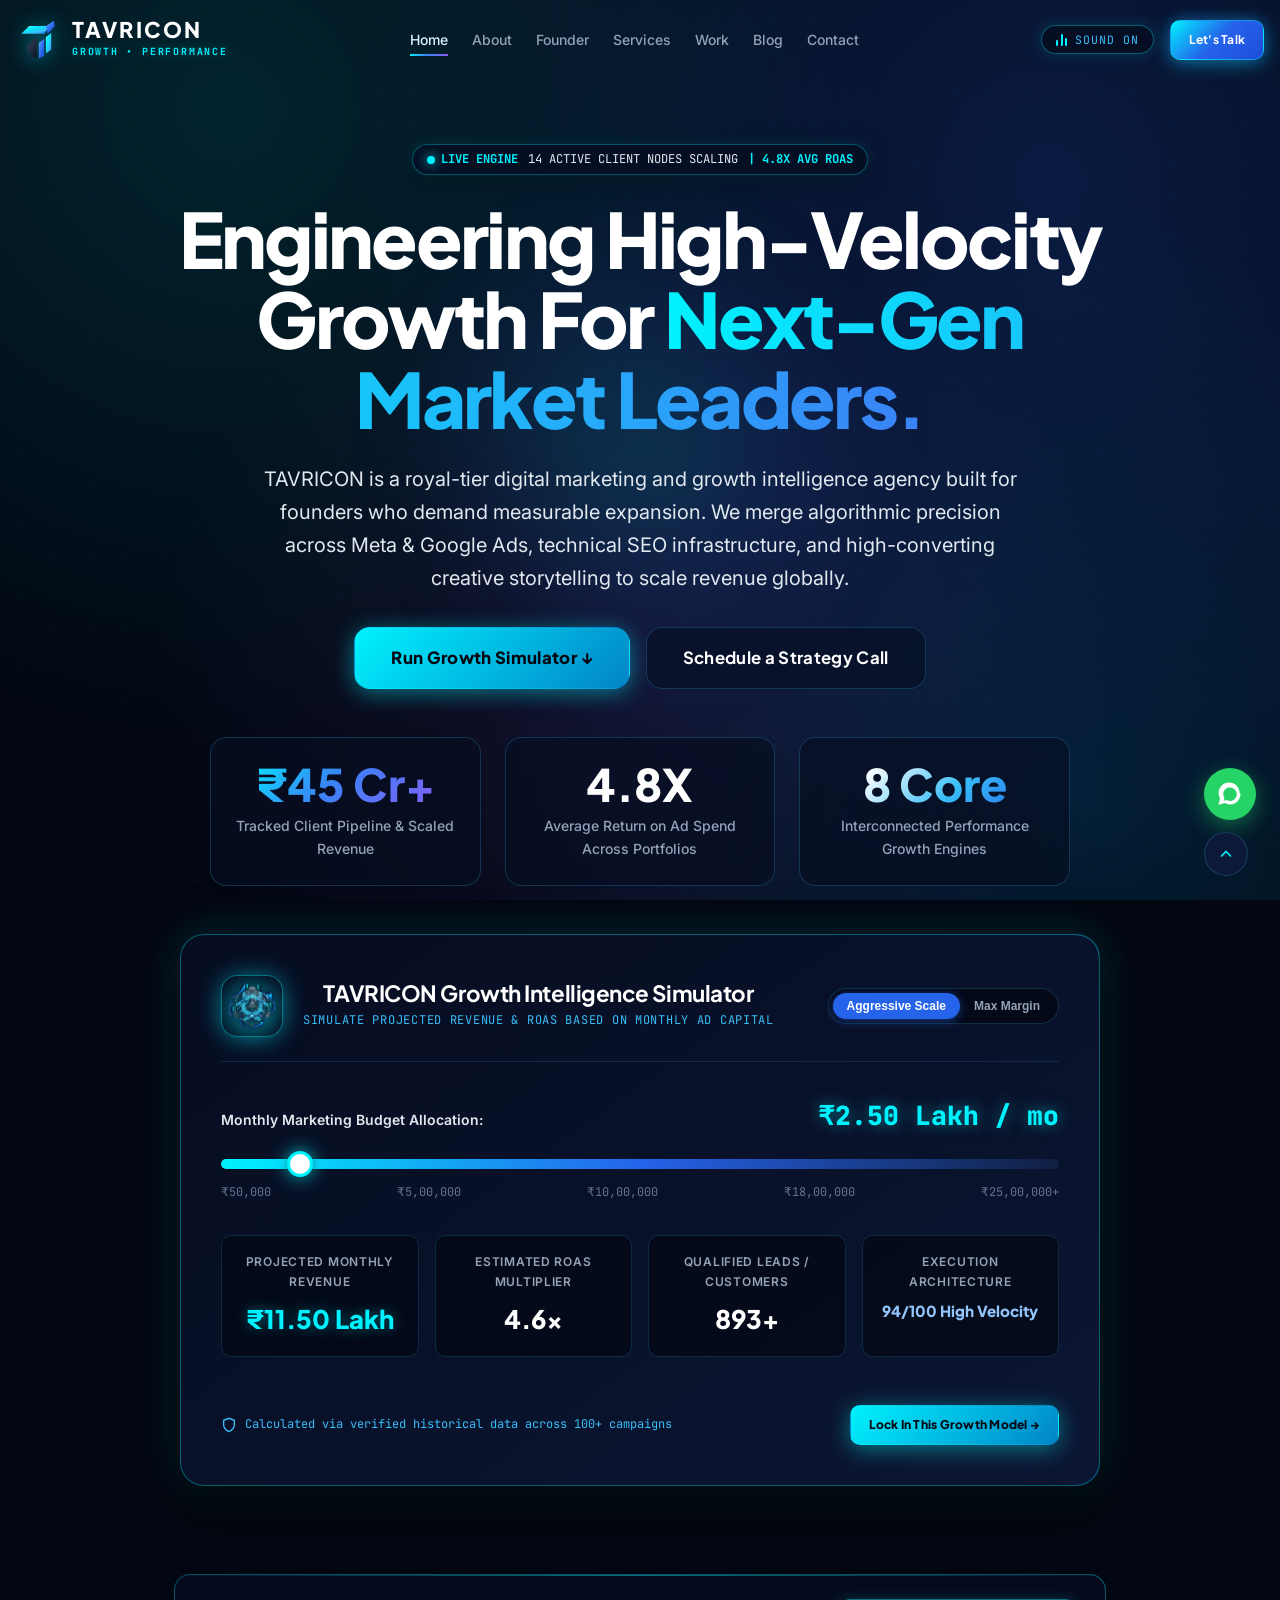
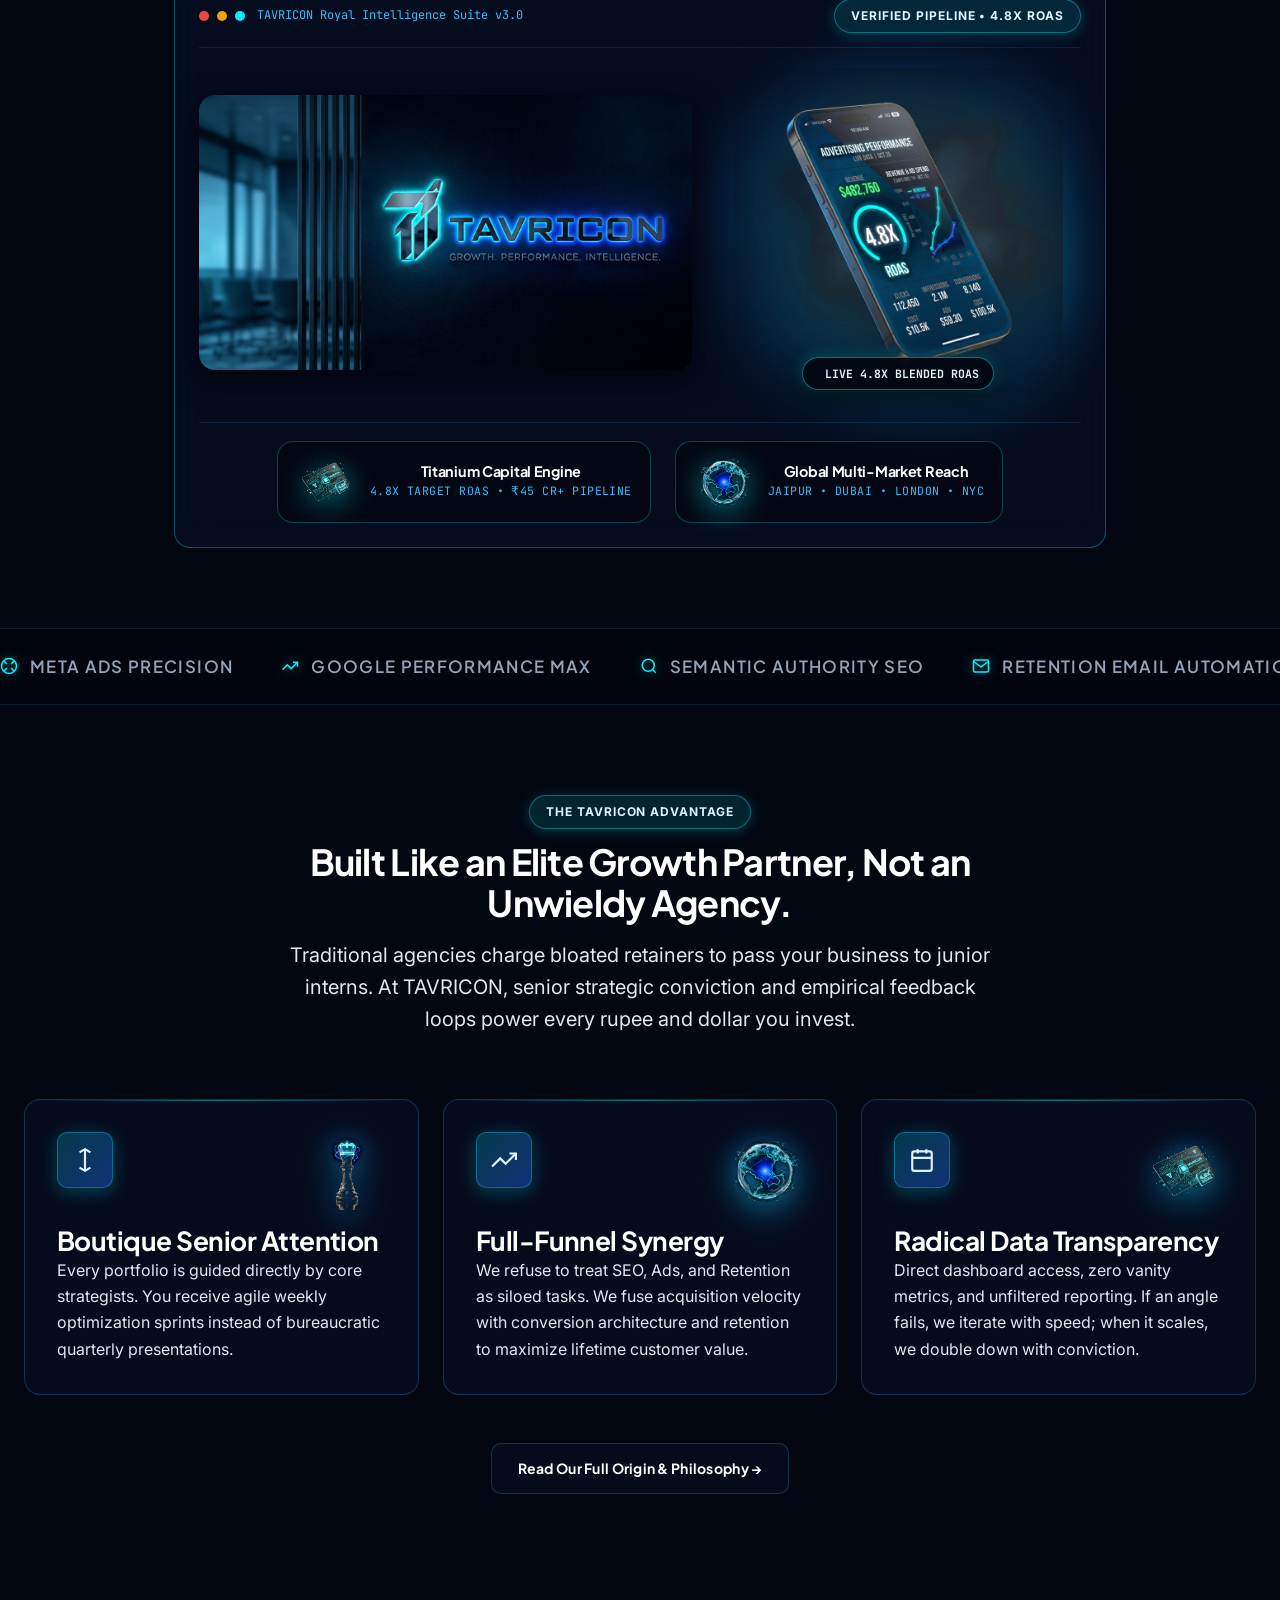
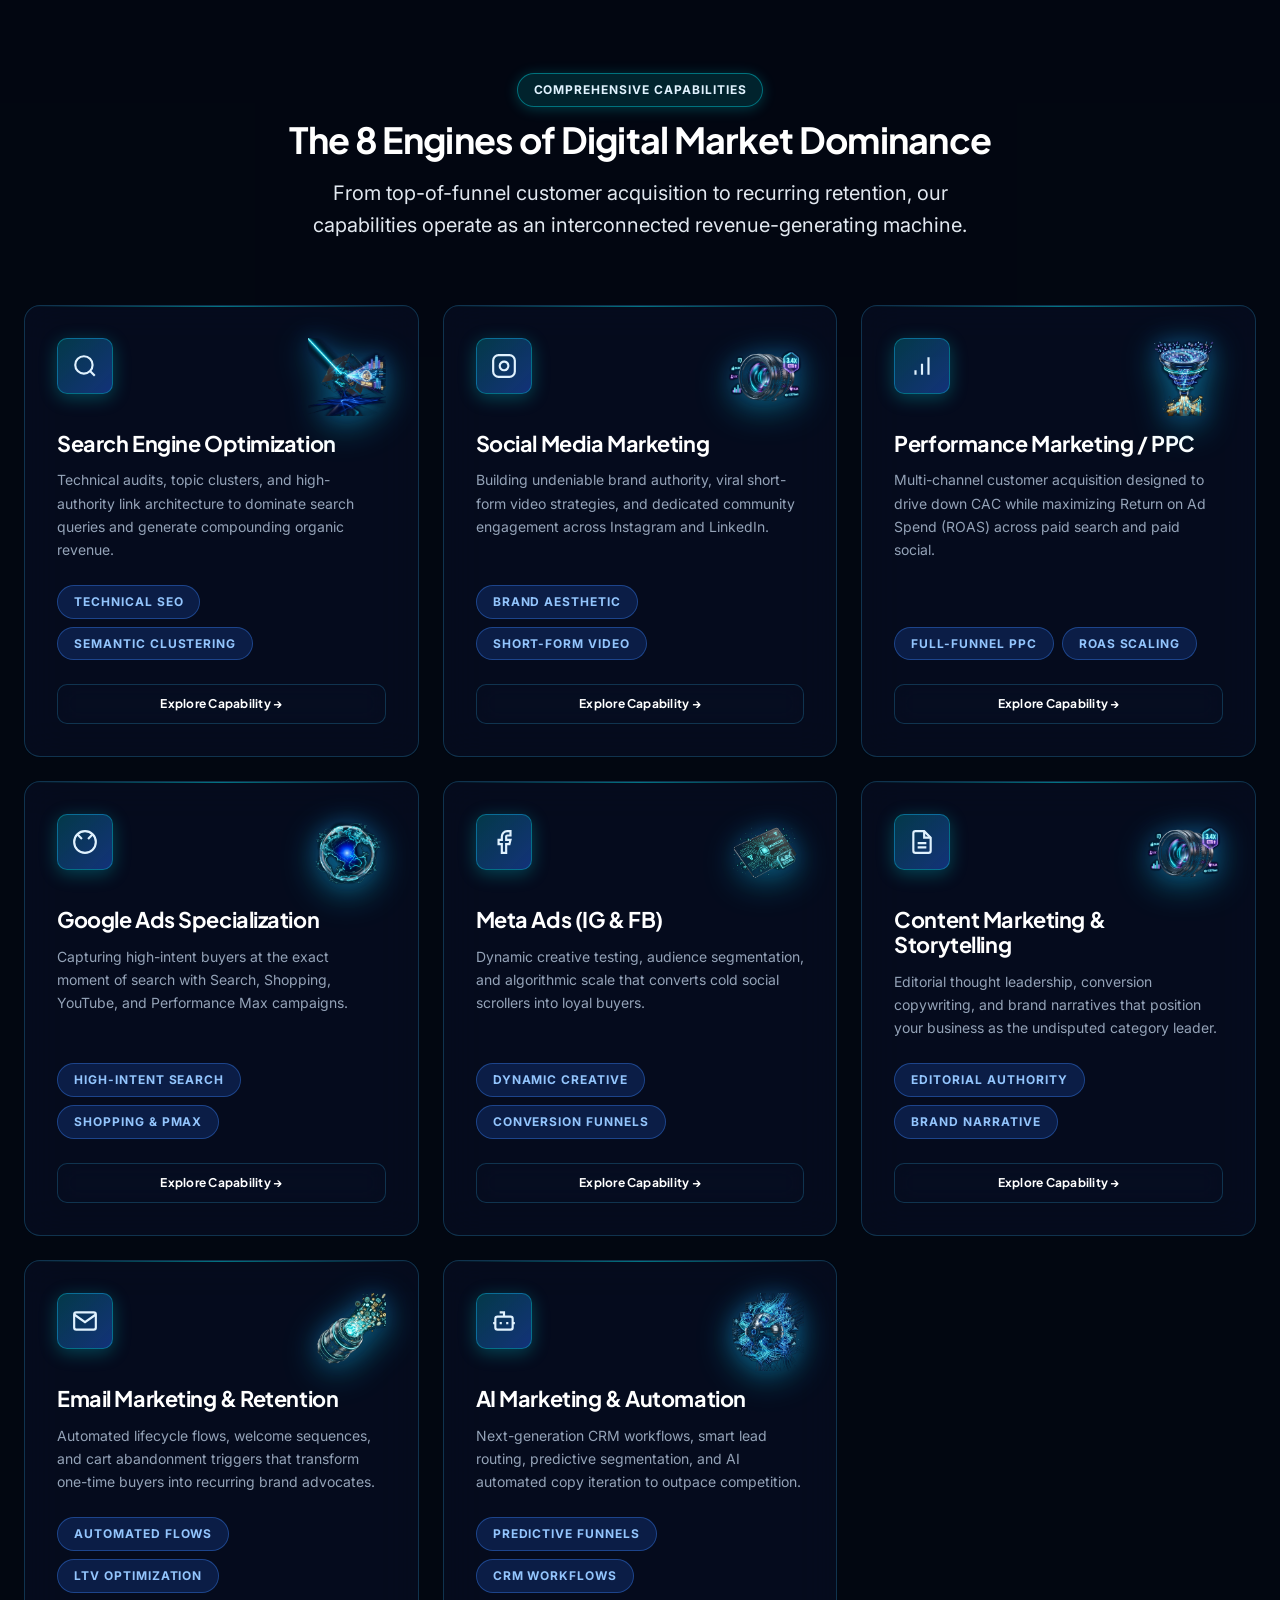
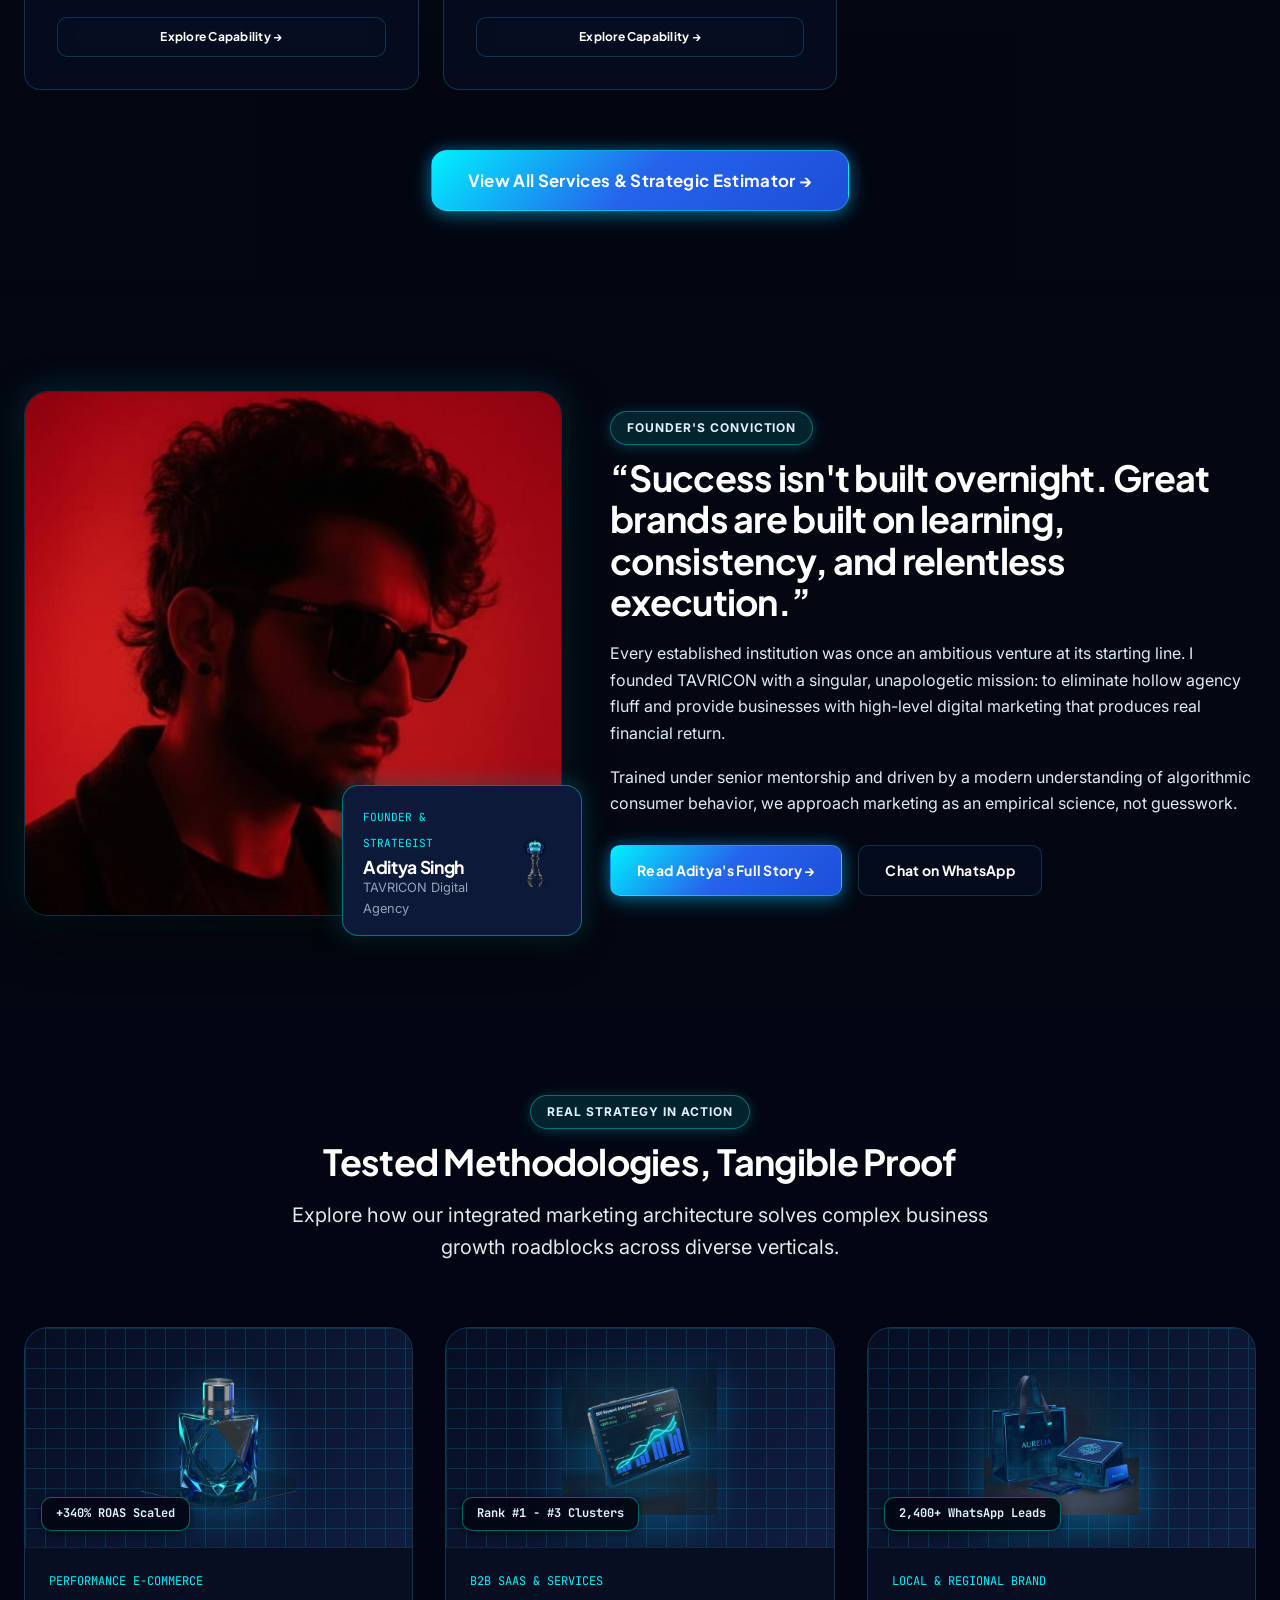
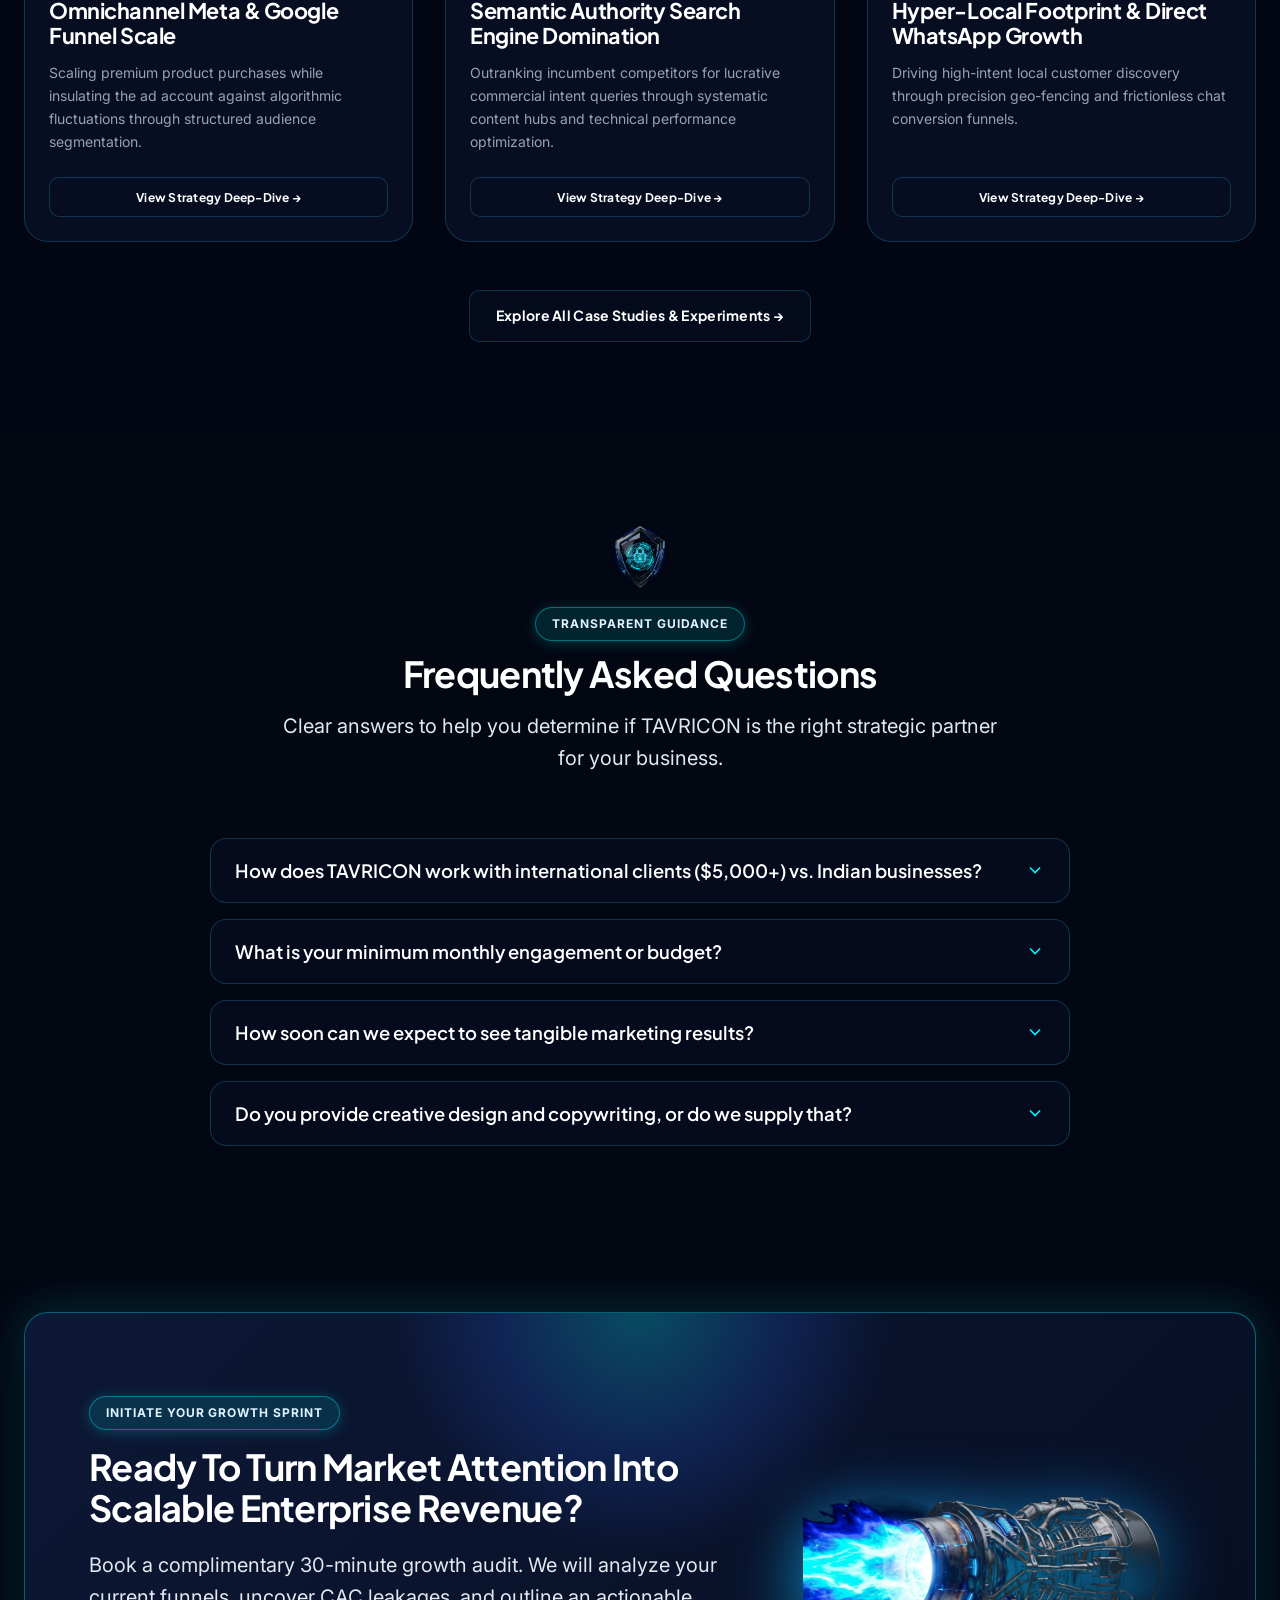
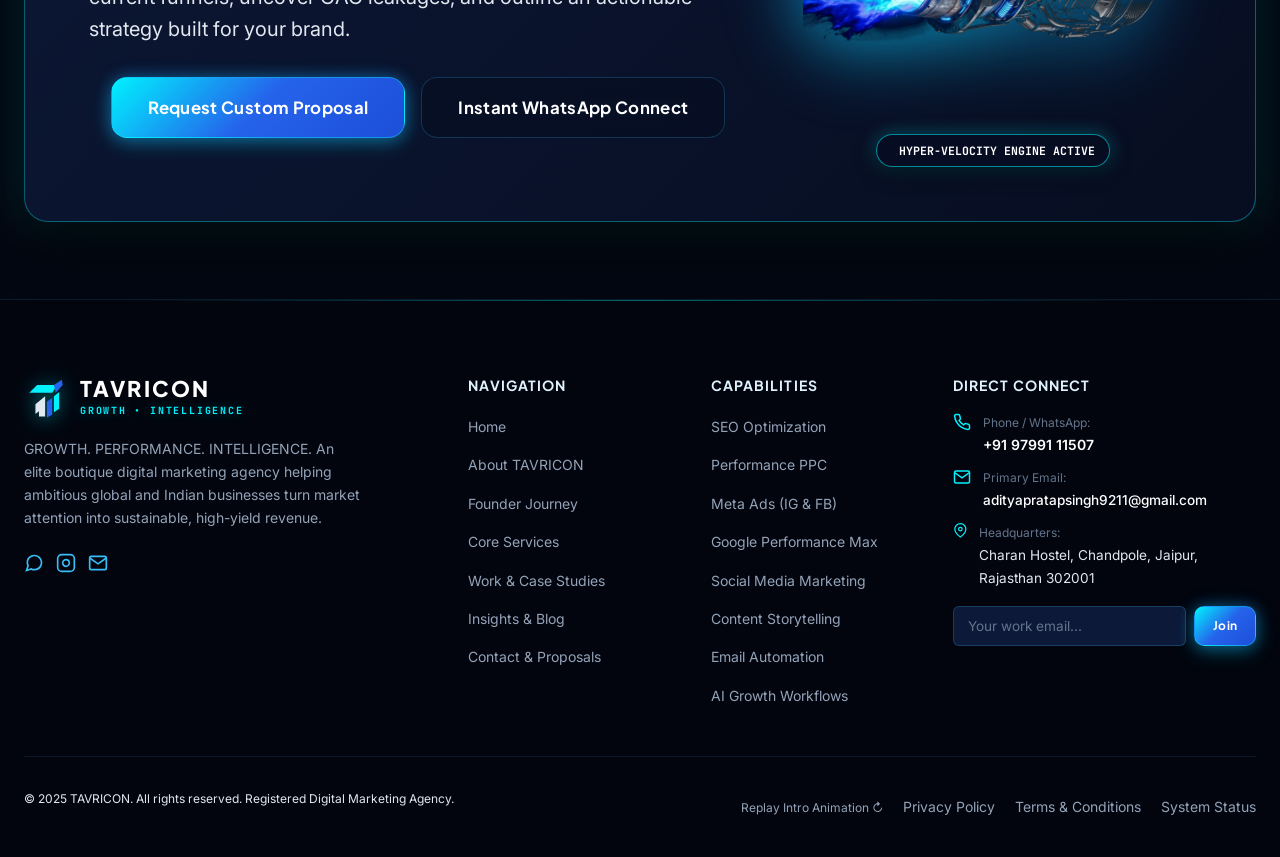
==== index.html @ 84de04e9 "Enlarge arcade mini-game cabinet to 1080px with 2x Retina canvas buffer and Theater Mode toggle" ====
﻿<!DOCTYPE html>
<html lang="en">
<head>
  <meta charset="UTF-8">
  <meta name="viewport" content="width=device-width, initial-scale=1.0">
  <title>TAVRICON | Elite Digital Marketing &amp; Growth Agency</title>
  <meta name="description" content="TAVRICON is an elite digital marketing &amp; growth agency scaling global brands with Meta Ads, Google Ads, technical SEO infrastructure, and AI marketing.">
  <meta name="keywords" content="digital marketing agency, performance marketing, Meta ads, Google ads agency, SEO agency, growth marketing, B2B marketing, Jaipur marketing agency, ecommerce growth">
  <meta name="author" content="Aditya Singh, TAVRICON">
  <meta name="robots" content="index, follow, max-image-preview:large, max-snippet:-1, max-video-preview:-1">
  <link rel="canonical" href="https://tavricon.in/">
  <link rel="sitemap" type="application/xml" title="Sitemap" href="https://tavricon.in/sitemap.xml">

  <!-- Open Graph / Facebook / LinkedIn -->
  <meta property="og:locale" content="en_US">
  <meta property="og:type" content="website">
  <meta property="og:title" content="TAVRICON | Elite Digital Marketing &amp; Growth Agency">
  <meta property="og:description" content="TAVRICON is an elite digital marketing &amp; growth agency scaling global brands with Meta Ads, Google Ads, technical SEO infrastructure, and AI marketing.">
  <meta property="og:url" content="https://tavricon.in/">
  <meta property="og:site_name" content="TAVRICON">
  <meta property="og:image" content="https://tavricon.in/assets/images/logo/tavricon-hero-logo.png">
  <meta property="og:image:secure_url" content="https://tavricon.in/assets/images/logo/tavricon-hero-logo.png">
  <meta property="og:image:width" content="1200">
  <meta property="og:image:height" content="630">
  <meta property="og:image:alt" content="TAVRICON Digital Marketing Agency">

  <!-- Twitter Cards -->
  <meta name="twitter:card" content="summary_large_image">
  <meta name="twitter:title" content="TAVRICON | Elite Digital Marketing &amp; Growth Agency">
  <meta name="twitter:description" content="TAVRICON is an elite digital marketing &amp; growth agency scaling global brands with Meta Ads, Google Ads, technical SEO infrastructure, and AI marketing.">
  <meta name="twitter:image" content="https://tavricon.in/assets/images/logo/tavricon-hero-logo.png">

  <!-- Favicon & Icons -->
  <link rel="icon" type="image/svg+xml" href="assets/images/logo/favicon.svg">
  <link rel="apple-touch-icon" href="assets/images/logo/tavricon-app-icon.png">
  
  <!-- Design System Stylesheets -->
  <link rel="stylesheet" href="assets/css/variables.css?v=3.3">
  <link rel="stylesheet" href="assets/css/base.css?v=3.3">
  <link rel="stylesheet" href="assets/css/components.css?v=3.3">
  <link rel="stylesheet" href="assets/css/animations.css?v=3.3">
  <link rel="stylesheet" href="assets/css/pages.css?v=5.5">

  <!-- Structured Data / Schema.org JSON-LD -->
  <script type="application/ld+json">
  {
    "@context": "https://schema.org",
    "@graph": [
      {
        "@type": "WebSite",
        "@id": "https://tavricon.in/#website",
        "url": "https://tavricon.in/",
        "name": "TAVRICON",
        "description": "Elite boutique digital marketing and performance growth agency.",
        "publisher": {
          "@id": "https://tavricon.in/#organization"
        }
      },
      {
        "@type": "Organization",
        "@id": "https://tavricon.in/#organization",
        "name": "TAVRICON",
        "url": "https://tavricon.in/",
        "logo": "https://tavricon.in/assets/images/logo/tavricon-hero-logo.png",
        "founder": {
          "@type": "Person",
          "name": "Aditya Singh",
          "jobTitle": "Founder & Growth Strategist",
          "url": "https://tavricon.in/founder.html"
        },
        "contactPoint": {
          "@type": "ContactPoint",
          "telephone": "+91-9799111507",
          "contactType": "sales",
          "email": "adityapratapsingh9211@gmail.com",
          "availableLanguage": ["English", "Hindi"]
        },
        "sameAs": [
          "https://instagram.com/ap_singhcharan",
          "https://wa.me/919799111507"
        ]
      },
      {
        "@type": "LocalBusiness",
        "@id": "https://tavricon.in/#localbusiness",
        "name": "TAVRICON Digital Marketing Agency",
        "image": "https://tavricon.in/assets/images/logo/tavricon-hero-logo.png",
        "telephone": "+91-9799111507",
        "priceRange": "$$$",
        "address": {
          "@type": "PostalAddress",
          "streetAddress": "Charan Hostel, Chandpole",
          "addressLocality": "Jaipur",
          "addressRegion": "Rajasthan",
          "postalCode": "302001",
          "addressCountry": "IN"
        },
        "url": "https://tavricon.in/"
      },
      {
        "@type": "FAQPage",
        "@id": "https://tavricon.in/#faq",
        "mainEntity": [
          {
            "@type": "Question",
            "name": "How does TAVRICON work with international clients ($5,000+) vs. Indian businesses?",
            "acceptedAnswer": {
              "@type": "Answer",
              "text": "We operate on modern digital collaboration stacks (Slack/WhatsApp, Loom, Google Meet, Figma, and real-time Looker Studio dashboards). For US/UK/European clients, we align our sprint deliverables and strategy reviews to your preferred time zones and accept international wire/SWIFT and Stripe payments. For Indian clients, we provide seamless domestic invoicing with GST compliance and direct regional strategy sessions."
            }
          },
          {
            "@type": "Question",
            "name": "What is your minimum monthly engagement or budget?",
            "acceptedAnswer": {
              "@type": "Answer",
              "text": "We work across three distinct tiers tailored to your stage: Starter Growth Sprint (ideal for startups and local businesses looking to validate funnels), Full-Funnel Scaling Engine (for brands with ongoing advertising spend looking to improve ROAS), and Enterprise Omnichannel (for comprehensive multi-market dominance). We recommend discussing your numbers on a discovery call so we can propose the most capital-efficient pathway."
            }
          },
          {
            "@type": "Question",
            "name": "How soon can we expect to see tangible marketing results?",
            "acceptedAnswer": {
              "@type": "Answer",
              "text": "Paid performance campaigns (Google Ads and Meta Ads) begin generating live buyer data and initial inquiries within the first 7 to 14 days of launch as we complete initial creative testing. Organic SEO and authority content are compound growth channels that typically showcase dominant ranking shifts within 60 to 90 days. We establish clear KPIs upfront for every phase."
            }
          },
          {
            "@type": "Question",
            "name": "Do you provide creative design and copywriting, or do we supply that?",
            "acceptedAnswer": {
              "@type": "Answer",
              "text": "We handle the complete strategic creative pipeline: high-converting ad copy, visual assets, video hooks, landing page design, and email messaging. If you already have in-house brand assets or raw footage, our creative team remixes and optimizes them for performance algorithms."
            }
          }
        ]
      }
    ]
  }
  </script>
</head>
<body>

  <!-- ========================================================================
       SIGNATURE OPENING BRAND REVEAL SEQUENCE (2.5s Cinematic Introduction)
       ======================================================================== -->
  <div id="brand-reveal" class="brand-reveal-overlay" role="dialog" aria-label="Brand Introduction">
    <div class="reveal-atmosphere"></div>
    <div class="reveal-content">
      <div class="reveal-symbol-wrap">
        <svg viewBox="0 0 100 100" fill="none" xmlns="http://www.w3.org/2000/svg">
          <defs>
            <linearGradient id="revCyan" x1="0%" y1="0%" x2="100%" y2="100%">
              <stop offset="0%" stop-color="#FFFFFF" />
              <stop offset="30%" stop-color="#00F2FE" />
              <stop offset="70%" stop-color="#38BDF8" />
              <stop offset="100%" stop-color="#2563EB" />
            </linearGradient>
            <linearGradient id="revRoyal" x1="0%" y1="0%" x2="100%" y2="100%">
              <stop offset="0%" stop-color="#60A5FA" />
              <stop offset="50%" stop-color="#2563EB" />
              <stop offset="100%" stop-color="#1D4ED8" />
            </linearGradient>
            <linearGradient id="revSlate" x1="0%" y1="0%" x2="100%" y2="100%">
              <stop offset="0%" stop-color="#334155" />
              <stop offset="100%" stop-color="#0F172A" />
            </linearGradient>
          </defs>
          <path d="M12 36 L30 18 L76 18 L64 36 Z" fill="url(#revCyan)" />
          <path d="M68 18 L86 6 L88 18 L72 36 Z" fill="url(#revRoyal)" />
          <path d="M26 62 L48 44 L48 90 L34 90 L34 78 L26 84 Z" fill="url(#revSlate)" />
          <path d="M52 56 L64 48 L64 86 L52 92 Z" fill="url(#revRoyal)" />
          <path d="M68 44 L80 34 L80 72 L68 80 Z" fill="url(#revCyan)" />
        </svg>
      </div>
      <div class="reveal-brand-name" id="reveal-brand-name">TAVRICON</div>
      <p class="reveal-tagline">GROWTH • PERFORMANCE • INTELLIGENCE</p>
      <div class="reveal-light-sweep"></div>
    </div>
    <div class="reveal-sound-hint" id="reveal-sound-hint">
      <svg width="14" height="14" viewBox="0 0 24 24" fill="none" stroke="currentColor" stroke-width="2"><polygon points="11 5 6 9 2 9 2 15 6 15 11 19 11 5"></polygon><path d="M15.54 8.46a5 5 0 0 1 0 7.07"></path><path d="M19.07 4.93a10 10 0 0 1 0 14.14"></path></svg>
      <span>Tap Anywhere to Play Sound</span>
    </div>
    <button id="skip-reveal-btn" class="skip-reveal-btn" aria-label="Skip Introduction">Skip Intro [ESC]</button>
  </div>

  <!-- ========================================================================
       GLOBAL HEADER & NAVIGATION
       ======================================================================== -->
  <header class="site-header" role="banner">
    <div class="header-inner">
      <a href="index.html" class="brand-lockup" aria-label="TAVRICON Home">
        <svg class="brand-logo-svg" viewBox="0 0 100 100" fill="none">
          <defs>
            <linearGradient id="navCyan" x1="0%" y1="0%" x2="100%" y2="100%">
              <stop offset="0%" stop-color="#FFFFFF" />
              <stop offset="30%" stop-color="#00F2FE" />
              <stop offset="70%" stop-color="#38BDF8" />
              <stop offset="100%" stop-color="#2563EB" />
            </linearGradient>
            <linearGradient id="navRoyal" x1="0%" y1="0%" x2="100%" y2="100%">
              <stop offset="0%" stop-color="#60A5FA" />
              <stop offset="60%" stop-color="#2563EB" />
              <stop offset="100%" stop-color="#1D4ED8" />
            </linearGradient>
            <linearGradient id="navVelvet" x1="0%" y1="0%" x2="100%" y2="100%">
              <stop offset="0%" stop-color="#334155" />
              <stop offset="100%" stop-color="#0F172A" />
            </linearGradient>
          </defs>
          <path d="M12 36 L30 18 L76 18 L64 36 Z" fill="url(#navCyan)" />
          <path d="M68 18 L86 6 L88 18 L72 36 Z" fill="url(#navRoyal)" />
          <path d="M26 62 L48 44 L48 90 L34 90 L34 78 L26 84 Z" fill="url(#navVelvet)" />
          <path d="M52 56 L64 48 L64 86 L52 92 Z" fill="url(#navRoyal)" />
          <path d="M68 44 L80 34 L80 72 L68 80 Z" fill="url(#navCyan)" />
        </svg>
        <div class="brand-text-group">
          <span class="brand-title">TAVRICON</span>
          <span class="brand-tagline">GROWTH • PERFORMANCE</span>
        </div>
      </a>

      <!-- Desktop Navigation Links -->
      <nav class="main-nav" role="navigation" aria-label="Main Navigation">
        <ul class="nav-links">
          <li><a href="index.html" class="nav-link active">Home</a></li>
          <li><a href="about.html" class="nav-link">About</a></li>
          <li><a href="founder.html" class="nav-link">Founder</a></li>
          <li><a href="services.html" class="nav-link">Services</a></li>
          <li><a href="work.html" class="nav-link">Work</a></li>
          <li><a href="blog.html" class="nav-link">Blog</a></li>
          <li><a href="contact.html" class="nav-link">Contact</a></li>
        </ul>
      </nav>

      <!-- Header CTA & Mobile Toggle -->
      <div class="header-cta-wrap">
        <button class="sound-toggle-btn" aria-label="Toggle Sound Effects" title="Sound Effects: ON (Click to Mute)">
          <span class="sound-wave-bars">
            <span class="bar bar-1"></span>
            <span class="bar bar-2"></span>
            <span class="bar bar-3"></span>
          </span>
          <span class="sound-status-text">SOUND ON</span>
        </button>
        <a href="contact.html" class="btn btn-primary btn-sm header-cta-desktop">Let's Talk</a>
        <button class="mobile-toggle-btn" aria-label="Toggle Mobile Menu" aria-expanded="false">
          <svg width="24" height="24" viewBox="0 0 24 24" fill="none" stroke="currentColor" stroke-width="2" stroke-linecap="round" stroke-linejoin="round">
            <line x1="3" y1="12" x2="21" y2="12"></line>
            <line x1="3" y1="6" x2="21" y2="6"></line>
            <line x1="3" y1="18" x2="21" y2="18"></line>
          </svg>
        </button>
      </div>
    </div>
  </header>

  <!-- Mobile Slideover Navigation Drawer -->
  <div class="drawer-backdrop" aria-hidden="true"></div>
  <aside class="mobile-drawer" role="dialog" aria-label="Mobile Navigation Drawer">
    <div class="drawer-header">
      <div class="brand-text-group">
        <span class="brand-title">TAVRICON</span>
        <span class="brand-tagline">GROWTH • INTELLIGENCE</span>
      </div>
      <button class="drawer-close-btn" aria-label="Close Menu">
        <svg width="20" height="20" viewBox="0 0 24 24" fill="none" stroke="currentColor" stroke-width="2" stroke-linecap="round" stroke-linejoin="round">
          <line x1="18" y1="6" x2="6" y2="18"></line>
          <line x1="6" y1="6" x2="18" y2="18"></line>
        </svg>
      </button>
    </div>
    <ul class="drawer-nav-list">
      <li><a href="index.html" class="drawer-nav-link active"><span>Home</span> <span>&rarr;</span></a></li>
      <li><a href="about.html" class="drawer-nav-link"><span>About</span> <span>&rarr;</span></a></li>
      <li><a href="founder.html" class="drawer-nav-link"><span>Founder</span> <span>&rarr;</span></a></li>
      <li><a href="services.html" class="drawer-nav-link"><span>Services</span> <span>&rarr;</span></a></li>
      <li><a href="work.html" class="drawer-nav-link"><span>Work</span> <span>&rarr;</span></a></li>
      <li><a href="blog.html" class="drawer-nav-link"><span>Blog</span> <span>&rarr;</span></a></li>
      <li><a href="contact.html" class="drawer-nav-link"><span>Contact</span> <span>&rarr;</span></a></li>
    </ul>
    <div style="margin-top:auto; display:flex; flex-direction:column; gap:12px;">
      <button class="sound-toggle-btn" style="width:100%; justify-content:center;" aria-label="Toggle Sound Effects">
        <span class="sound-wave-bars">
          <span class="bar bar-1"></span>
          <span class="bar bar-2"></span>
          <span class="bar bar-3"></span>
        </span>
        <span class="sound-status-text">SOUND ON</span>
      </button>
      <a href="contact.html" class="btn btn-primary" style="width:100%;">Let's Talk</a>
      <p style="font-size:0.75rem; color:var(--text-faint); text-align:center; margin:0;">+91 97991 11507 • Jaipur, India</p>
    </div>
  </aside>

  <!-- ========================================================================
       MAIN PAGE CONTENT
       ======================================================================== -->
  <main id="main-content">
    
    <!-- 1. HERO SECTION -->
    <section class="hero-section">
      <div class="container hero-content">
        
        <!-- Live Telemetry Pill -->
        <div class="hero-badge-wrap fade-up">
          <div class="telemetry-pill">
            <span class="live-indicator"><span class="pulse-dot"></span> LIVE ENGINE</span>
            <span>14 ACTIVE CLIENT NODES SCALING</span>
            <span style="color:var(--cyan-primary); font-weight:700;">| 4.8X AVG ROAS</span>
          </div>
        </div>
        
        <h1 class="text-display hero-title fade-up stagger-1">
          Engineering High-Velocity Growth For <span class="aurora-shimmer">Next-Gen Market Leaders.</span>
        </h1>
        
        <p class="hero-subtitle fade-up stagger-2">
          TAVRICON is a royal-tier digital marketing and growth intelligence agency built for founders who demand measurable expansion. We merge algorithmic precision across Meta &amp; Google Ads, technical SEO infrastructure, and high-converting creative storytelling to scale revenue globally.
        </p>
        
        <div class="hero-cta-group fade-up stagger-3">
          <a href="#growth-simulator" class="btn btn-cyan btn-lg">Run Growth Simulator &darr;</a>
          <a href="contact.html" class="btn btn-secondary btn-lg">Schedule a Strategy Call</a>
        </div>

        <!-- Metric Proof Row -->
        <div class="hero-stats-row fade-up stagger-4">
          <div class="stat-item">
            <span class="stat-number text-gradient-aurora">₹45 Cr+</span>
            <span class="stat-label">Tracked Client Pipeline &amp; Scaled Revenue</span>
          </div>
          <div class="stat-item">
            <span class="stat-number text-cyan">4.8X</span>
            <span class="stat-label">Average Return on Ad Spend Across Portfolios</span>
          </div>
          <div class="stat-item">
            <span class="stat-number text-gradient-royal">8 Core</span>
            <span class="stat-label">Interconnected Performance Growth Engines</span>
          </div>
        </div>

        <!-- ====================================================================
             THE HOOK WIDGET: INTERACTIVE GROWTH & ROAS SIMULATOR
             ==================================================================== -->
        <div class="simulator-wrapper fade-up stagger-5" id="growth-simulator">
          <div class="simulator-card card-beam">
            <div class="simulator-header">
              <div class="simulator-header-left">
                <div class="sim-quantum-badge" title="Algorithmic Quantum Growth Node">
                  <img src="assets/images/showcase/growth-quantum-cube.png" alt="Quantum Growth Computing Node" class="sim-floating-cube-png" loading="lazy" decoding="async">
                </div>
                <div class="simulator-title-group">
                  <h3>TAVRICON Growth Intelligence Simulator</h3>
                  <p>Simulate Projected Revenue &amp; ROAS Based On Monthly Ad Capital</p>
                </div>
              </div>
              <div class="mode-toggle-group" role="group" aria-label="Growth Strategy Mode">
                <button type="button" id="mode-scale" class="mode-toggle-btn active">Aggressive Scale</button>
                <button type="button" id="mode-margin" class="mode-toggle-btn">Max Margin</button>
              </div>
            </div>

            <!-- Interactive Range Slider -->
            <div class="simulator-slider-block">
              <div class="slider-label-row">
                <span class="slider-caption">Monthly Marketing Budget Allocation:</span>
                <span class="slider-dynamic-val" id="sim-spend-display">₹2.50 Lakh / mo</span>
              </div>
              <input type="range" id="sim-spend-slider" class="sim-range-input" min="50000" max="2500000" step="25000" value="250000" aria-label="Monthly Marketing Spend Slider">
              <div class="slider-ticks">
                <span>₹50,000</span>
                <span>₹5,00,000</span>
                <span>₹10,00,000</span>
                <span>₹18,00,000</span>
                <span>₹25,00,000+</span>
              </div>
            </div>

            <!-- Projected Metrics Display Grid -->
            <div class="sim-metrics-grid">
              <div class="sim-metric-cell">
                <div class="sim-metric-label">Projected Monthly Revenue</div>
                <div class="sim-metric-value highlight-cyan" id="sim-revenue-display">₹11.50 Lakh</div>
              </div>
              <div class="sim-metric-cell">
                <div class="sim-metric-label">Estimated ROAS Multiplier</div>
                <div class="sim-metric-value" id="sim-roas-display">4.6x</div>
              </div>
              <div class="sim-metric-cell">
                <div class="sim-metric-label">Qualified Leads / Customers</div>
                <div class="sim-metric-value" id="sim-pipeline-display">893+</div>
              </div>
              <div class="sim-metric-cell">
                <div class="sim-metric-label">Execution Architecture</div>
                <div class="sim-metric-value" style="font-size:0.95rem; color:#93C5FD;" id="sim-velocity-display">94/100 High Velocity</div>
              </div>
            </div>

            <!-- Simulator Action Row -->
            <div class="sim-cta-row">
              <div class="sim-guarantee-note">
                <svg width="16" height="16" viewBox="0 0 24 24" fill="none" stroke="currentColor" stroke-width="2"><path d="M12 22s8-4 8-10V5l-8-3-8 3v7c0 6 8 10 8 10z"/></svg>
                <span>Calculated via verified historical data across 100+ campaigns</span>
              </div>
              <button type="button" id="sim-lock-strategy-btn" class="btn btn-cyan btn-sm">Lock In This Growth Model &rarr;</button>
            </div>
          </div>
        </div>

        <!-- Featured Brand Visual Frame with Real-Life 3D Telemetry Device -->
        <div style="margin-top:clamp(20px, 4vw, 40px); width:100%; max-width:1080px;" class="fade-up stagger-5">
          <div class="glass-card card-beam" style="padding:clamp(14px, 2.5vw, 24px); border-color:rgba(0,242,254,0.3); background:rgba(7,14,34,0.85);">
            <div style="display:flex; align-items:center; justify-content:space-between; flex-wrap:wrap; gap:8px; padding-bottom:14px; border-bottom:1px solid var(--border-subtle); margin-bottom:20px;">
              <div style="display:flex; align-items:center; flex-wrap:wrap; gap:8px;">
                <span style="width:10px; height:10px; border-radius:50%; background:#EF4444; flex-shrink:0;"></span>
                <span style="width:10px; height:10px; border-radius:50%; background:#F59E0B; flex-shrink:0;"></span>
                <span style="width:10px; height:10px; border-radius:50%; background:#00F2FE; flex-shrink:0;"></span>
                <span style="font-family:var(--font-mono); font-size:0.75rem; color:var(--cyan-light); margin-left:4px; word-break:break-word;">TAVRICON Royal Intelligence Suite v3.0</span>
              </div>
              <span class="badge badge-cyan" style="flex-shrink:0;">Verified Pipeline • 4.8X ROAS</span>
            </div>
            <div class="hero-showcase-split">
              <div class="showcase-primary-frame">
                <img src="assets/images/logo/tavricon-wall-mockup.png" alt="TAVRICON Executive Brand Identity" style="width:100%; border-radius:var(--radius-lg); object-fit:cover; max-height:380px;">
              </div>
              <div class="showcase-floating-telemetry">
                <div class="telemetry-device-wrap">
                  <img src="assets/images/showcase/floating-device-roas.png" alt="Real-Life Meta Ads & Shopify 4.8X ROAS Performance Device" class="showcase-device-png" loading="lazy">
                  <div class="telemetry-floating-pill">
                    <span class="live-dot" style="background:#00F2FE;"></span>
                    <span>LIVE 4.8X BLENDED ROAS</span>
                  </div>
                </div>
              </div>
            </div>
            <div class="hero-hook-card-container">
              <div class="hero-hook-item">
                <img src="assets/images/showcase/hook-luxury-black-card.png" alt="TAVRICON 3D Titanium Growth Key" class="hero-hook-thumb" loading="lazy" decoding="async">
                <div class="hero-hook-text">
                  <h4>Titanium Capital Engine</h4>
                  <p>4.8X Target ROAS • ₹45 Cr+ Pipeline</p>
                </div>
              </div>
              <div class="hero-hook-item">
                <img src="assets/images/showcase/hook-global-network-globe.png" alt="Global Market Scale Holographic Globe" class="hero-hook-thumb" loading="lazy" decoding="async">
                <div class="hero-hook-text">
                  <h4>Global Multi-Market Reach</h4>
                  <p>Jaipur • Dubai • London • NYC</p>
                </div>
              </div>
            </div>
          </div>
        </div>
      </div>
    </section>

    <!-- 2. CHANNEL STRIP / MARQUEE -->
    <section class="channel-strip-section" aria-label="Channels & Capabilities">
      <div class="marquee-track">
        <div class="marquee-item"><svg viewBox="0 0 24 24" fill="none" stroke="currentColor" stroke-width="2"><circle cx="12" cy="12" r="10"/><path d="m4.93 4.93 4.24 4.24"/><path d="m14.83 9.17 4.24-4.24"/><path d="m14.83 14.83 4.24 4.24"/><path d="m9.17 14.83-4.24 4.24"/></svg> Meta Ads Precision</div>
        <div class="marquee-item"><svg viewBox="0 0 24 24" fill="none" stroke="currentColor" stroke-width="2"><polyline points="22 7 13.5 15.5 8.5 10.5 2 17"/><polyline points="16 7 22 7 22 13"/></svg> Google Performance Max</div>
        <div class="marquee-item"><svg viewBox="0 0 24 24" fill="none" stroke="currentColor" stroke-width="2"><circle cx="11" cy="11" r="8"/><path d="m21 21-4.3-4.3"/></svg> Semantic Authority SEO</div>
        <div class="marquee-item"><svg viewBox="0 0 24 24" fill="none" stroke="currentColor" stroke-width="2"><path d="M4 4h16c1.1 0 2 .9 2 2v12c0 1.1-.9 2-2 2H4c-1.1 0-2-.9-2-2V6c0-1.1.9-2 2-2z"/><polyline points="22,6 12,13 2,6"/></svg> Retention Email Automation</div>
        <div class="marquee-item"><svg viewBox="0 0 24 24" fill="none" stroke="currentColor" stroke-width="2"><rect width="18" height="18" x="3" y="3" rx="2"/><path d="M9 3v18"/><path d="m14 9 3 3-3 3"/></svg> AI Marketing Intelligence</div>
        <div class="marquee-item"><svg viewBox="0 0 24 24" fill="none" stroke="currentColor" stroke-width="2"><path d="M12 2v20"/><path d="m17 5-5-3-5 3"/><path d="m17 19-5 3-5-3"/></svg> CRO Conversion Systems</div>
        <!-- Duplicated for seamless loop -->
        <div class="marquee-item"><svg viewBox="0 0 24 24" fill="none" stroke="currentColor" stroke-width="2"><circle cx="12" cy="12" r="10"/><path d="m4.93 4.93 4.24 4.24"/><path d="m14.83 9.17 4.24-4.24"/><path d="m14.83 14.83 4.24 4.24"/><path d="m9.17 14.83-4.24 4.24"/></svg> Meta Ads Precision</div>
        <div class="marquee-item"><svg viewBox="0 0 24 24" fill="none" stroke="currentColor" stroke-width="2"><polyline points="22 7 13.5 15.5 8.5 10.5 2 17"/><polyline points="16 7 22 7 22 13"/></svg> Google Performance Max</div>
        <div class="marquee-item"><svg viewBox="0 0 24 24" fill="none" stroke="currentColor" stroke-width="2"><circle cx="11" cy="11" r="8"/><path d="m21 21-4.3-4.3"/></svg> Semantic Authority SEO</div>
        <div class="marquee-item"><svg viewBox="0 0 24 24" fill="none" stroke="currentColor" stroke-width="2"><path d="M4 4h16c1.1 0 2 .9 2 2v12c0 1.1-.9 2-2 2H4c-1.1 0-2-.9-2-2V6c0-1.1.9-2 2-2z"/><polyline points="22,6 12,13 2,6"/></svg> Retention Email Automation</div>
      </div>
    </section>

    <!-- 3. ABOUT TAVRICON TEASER / THE BOUTIQUE ADVANTAGE -->
    <section class="section" id="about-teaser">
      <div class="container">
        <div class="section-header fade-up">
          <span class="badge badge-cyan">The TAVRICON Advantage</span>
          <h2 style="margin-top:12px; margin-bottom:16px;">Built Like an Elite Growth Partner, Not an Unwieldy Agency.</h2>
          <p class="text-lead">Traditional agencies charge bloated retainers to pass your business to junior interns. At TAVRICON, senior strategic conviction and empirical feedback loops power every rupee and dollar you invest.</p>
        </div>

        <div class="grid grid-3">
          <div class="glass-card fade-up stagger-1">
            <div style="display:flex; justify-content:space-between; align-items:flex-start; width:100%;">
              <div class="service-icon-wrap">
                <svg width="26" height="26" viewBox="0 0 24 24" fill="none" stroke="currentColor" stroke-width="2"><path d="M12 2v20"/><path d="m17 5-5-3-5 3"/><path d="m17 19-5 3-5-3"/></svg>
              </div>
              <div class="service-real-png-preview" title="Strategic Checkmate Guidance">
                <img src="assets/images/showcase/hook-strategic-chess-crown.png" alt="Strategic King Chess Piece with Glowing Cyan Crown" loading="lazy" decoding="async">
              </div>
            </div>
            <h3>Boutique Senior Attention</h3>
            <p>Every portfolio is guided directly by core strategists. You receive agile weekly optimization sprints instead of bureaucratic quarterly presentations.</p>
          </div>

          <div class="glass-card fade-up stagger-2">
            <div style="display:flex; justify-content:space-between; align-items:flex-start; width:100%;">
              <div class="service-icon-wrap">
                <svg width="26" height="26" viewBox="0 0 24 24" fill="none" stroke="currentColor" stroke-width="2"><polyline points="23 6 13.5 15.5 8.5 10.5 1 18"/><polyline points="17 6 23 6 23 12"/></svg>
              </div>
              <div class="service-real-png-preview" title="Global Omnichannel Synergy">
                <img src="assets/images/showcase/hook-global-network-globe.png" alt="Full-Funnel Global Flight Orbit Globe" loading="lazy" decoding="async">
              </div>
            </div>
            <h3>Full-Funnel Synergy</h3>
            <p>We refuse to treat SEO, Ads, and Retention as siloed tasks. We fuse acquisition velocity with conversion architecture and retention to maximize lifetime customer value.</p>
          </div>

          <div class="glass-card fade-up stagger-3">
            <div style="display:flex; justify-content:space-between; align-items:flex-start; width:100%;">
              <div class="service-icon-wrap">
                <svg width="26" height="26" viewBox="0 0 24 24" fill="none" stroke="currentColor" stroke-width="2"><rect width="18" height="18" x="3" y="4" rx="2" ry="2"/><line x1="16" y1="2" x2="16" y2="6"/><line x1="8" y1="2" x2="8" y2="6"/><line x1="3" y1="10" x2="21" y2="10"/></svg>
              </div>
              <div class="service-real-png-preview" title="Titanium Transparency Engine">
                <img src="assets/images/showcase/hook-luxury-black-card.png" alt="Titanium Capital Transparency Key" loading="lazy" decoding="async">
              </div>
            </div>
            <h3>Radical Data Transparency</h3>
            <p>Direct dashboard access, zero vanity metrics, and unfiltered reporting. If an angle fails, we iterate with speed; when it scales, we double down with conviction.</p>
          </div>
        </div>

        <div style="text-align:center; margin-top:clamp(24px, 4vw, 48px);" class="fade-up">
          <a href="about.html" class="btn btn-secondary">Read Our Full Origin &amp; Philosophy &rarr;</a>
        </div>
      </div>
    </section>

    <!-- 4. CORE SERVICES SHOWCASE -->
    <section class="section" style="background:rgba(3,7,18,0.6);" id="services">
      <div class="container">
        <div class="section-header fade-up">
          <span class="badge badge-cyan">Comprehensive Capabilities</span>
          <h2 style="margin-top:12px; margin-bottom:16px;">The 8 Engines of Digital Market Dominance</h2>
          <p class="text-lead">From top-of-funnel customer acquisition to recurring retention, our capabilities operate as an interconnected revenue-generating machine.</p>
        </div>

        <div class="services-grid">
          <!-- 1. SEO -->
          <div class="glass-card service-card fade-up stagger-1">
            <div style="display:flex; justify-content:space-between; align-items:flex-start; width:100%;">
              <div class="service-icon-wrap">
                <svg width="26" height="26" viewBox="0 0 24 24" fill="none" stroke="currentColor" stroke-width="2"><circle cx="11" cy="11" r="8"/><path d="m21 21-4.3-4.3"/></svg>
              </div>
              <div class="service-real-png-preview" title="Top-Rank Optical Prism">
                <img src="assets/images/showcase/service-seo-prism.png" alt="SEO Top Rank Optical Prism" loading="lazy" decoding="async">
              </div>
            </div>
            <h3 class="service-title">Search Engine Optimization</h3>
            <p class="service-desc">Technical audits, topic clusters, and high-authority link architecture to dominate search queries and generate compounding organic revenue.</p>
            <div class="service-tags">
              <span class="badge badge-royal">Technical SEO</span>
              <span class="badge badge-royal">Semantic Clustering</span>
            </div>
            <a href="services.html#seo" class="btn btn-secondary btn-sm" style="margin-top:auto;">Explore Capability &rarr;</a>
          </div>

          <!-- 2. Social Media Marketing -->
          <div class="glass-card service-card fade-up stagger-2">
            <div style="display:flex; justify-content:space-between; align-items:flex-start; width:100%;">
              <div class="service-icon-wrap">
                <svg width="26" height="26" viewBox="0 0 24 24" fill="none" stroke="currentColor" stroke-width="2"><rect width="20" height="20" x="2" y="2" rx="5" ry="5"/><path d="M16 11.37A4 4 0 1 1 12.63 8 4 4 0 0 1 16 11.37z"/><line x1="17.5" y1="6.5" x2="17.51" y2="6.5"/></svg>
              </div>
              <div class="service-real-png-preview" title="High-Retention Video Hooks">
                <img src="assets/images/showcase/hook-creative-cinema-lens.png" alt="Creative Master Cinema Lens 3.4X CTR" loading="lazy" decoding="async">
              </div>
            </div>
            <h3 class="service-title">Social Media Marketing</h3>
            <p class="service-desc">Building undeniable brand authority, viral short-form video strategies, and dedicated community engagement across Instagram and LinkedIn.</p>
            <div class="service-tags">
              <span class="badge badge-royal">Brand Aesthetic</span>
              <span class="badge badge-royal">Short-Form Video</span>
            </div>
            <a href="services.html#smm" class="btn btn-secondary btn-sm" style="margin-top:auto;">Explore Capability &rarr;</a>
          </div>

          <!-- 3. Performance PPC -->
          <div class="glass-card service-card fade-up stagger-3">
            <div style="display:flex; justify-content:space-between; align-items:flex-start; width:100%;">
              <div class="service-icon-wrap">
                <svg width="26" height="26" viewBox="0 0 24 24" fill="none" stroke="currentColor" stroke-width="2"><path d="M12 20V10"/><path d="M18 20V4"/><path d="M6 20v-4"/></svg>
              </div>
              <div class="service-real-png-preview" title="Performance Conversion Vortex">
                <img src="assets/images/showcase/service-conversion-funnel.png" alt="Marketing Conversion Funnel Vortex" loading="lazy" decoding="async">
              </div>
            </div>
            <h3 class="service-title">Performance Marketing / PPC</h3>
            <p class="service-desc">Multi-channel customer acquisition designed to drive down CAC while maximizing Return on Ad Spend (ROAS) across paid search and paid social.</p>
            <div class="service-tags">
              <span class="badge badge-royal">Full-Funnel PPC</span>
              <span class="badge badge-royal">ROAS Scaling</span>
            </div>
            <a href="services.html#ppc" class="btn btn-secondary btn-sm" style="margin-top:auto;">Explore Capability &rarr;</a>
          </div>

          <!-- 4. Google Ads -->
          <div class="glass-card service-card fade-up stagger-4">
            <div style="display:flex; justify-content:space-between; align-items:flex-start; width:100%;">
              <div class="service-icon-wrap">
                <svg width="26" height="26" viewBox="0 0 24 24" fill="none" stroke="currentColor" stroke-width="2"><circle cx="12" cy="12" r="10"/><path d="m4.93 4.93 4.24 4.24"/><path d="m14.83 9.17 4.24-4.24"/></svg>
              </div>
              <div class="service-real-png-preview" title="Global Omnichannel Network Orbit">
                <img src="assets/images/showcase/hook-global-network-globe.png" alt="Global Multi-Surface Search Orbit" loading="lazy" decoding="async">
              </div>
            </div>
            <h3 class="service-title">Google Ads Specialization</h3>
            <p class="service-desc">Capturing high-intent buyers at the exact moment of search with Search, Shopping, YouTube, and Performance Max campaigns.</p>
            <div class="service-tags">
              <span class="badge badge-royal">High-Intent Search</span>
              <span class="badge badge-royal">Shopping &amp; PMax</span>
            </div>
            <a href="services.html#google-ads" class="btn btn-secondary btn-sm" style="margin-top:auto;">Explore Capability &rarr;</a>
          </div>

          <!-- 5. Meta Ads -->
          <div class="glass-card service-card fade-up stagger-1">
            <div style="display:flex; justify-content:space-between; align-items:flex-start; width:100%;">
              <div class="service-icon-wrap">
                <svg width="26" height="26" viewBox="0 0 24 24" fill="none" stroke="currentColor" stroke-width="2"><path d="M18 2h-3a5 5 0 0 0-5 5v3H7v4h3v8h4v-8h3l1-4h-4V7a1 1 0 0 1 1-1h3z"/></svg>
              </div>
              <div class="service-real-png-preview" title="Titanium 4.8X ROAS Conversion Card">
                <img src="assets/images/showcase/hook-luxury-black-card.png" alt="Titanium Capital 4.8X ROAS Card" loading="lazy" decoding="async">
              </div>
            </div>
            <h3 class="service-title">Meta Ads (IG &amp; FB)</h3>
            <p class="service-desc">Dynamic creative testing, audience segmentation, and algorithmic scale that converts cold social scrollers into loyal buyers.</p>
            <div class="service-tags">
              <span class="badge badge-royal">Dynamic Creative</span>
              <span class="badge badge-royal">Conversion Funnels</span>
            </div>
            <a href="services.html#meta-ads" class="btn btn-secondary btn-sm" style="margin-top:auto;">Explore Capability &rarr;</a>
          </div>

          <!-- 6. Content Marketing -->
          <div class="glass-card service-card fade-up stagger-2">
            <div style="display:flex; justify-content:space-between; align-items:flex-start; width:100%;">
              <div class="service-icon-wrap">
                <svg width="26" height="26" viewBox="0 0 24 24" fill="none" stroke="currentColor" stroke-width="2"><path d="M14 2H6a2 2 0 0 0-2 2v16a2 2 0 0 0 2 2h12a2 2 0 0 0 2-2V8z"/><polyline points="14 2 14 8 20 8"/><line x1="16" y1="13" x2="8" y2="13"/><line x1="16" y1="17" x2="8" y2="17"/></svg>
              </div>
              <div class="service-real-png-preview" title="High-Converting Narrative Hooks">
                <img src="assets/images/showcase/hook-creative-cinema-lens.png" alt="Editorial Narrative Cinema Lens" loading="lazy" decoding="async">
              </div>
            </div>
            <h3 class="service-title">Content Marketing &amp; Storytelling</h3>
            <p class="service-desc">Editorial thought leadership, conversion copywriting, and brand narratives that position your business as the undisputed category leader.</p>
            <div class="service-tags">
              <span class="badge badge-royal">Editorial Authority</span>
              <span class="badge badge-royal">Brand Narrative</span>
            </div>
            <a href="services.html#content" class="btn btn-secondary btn-sm" style="margin-top:auto;">Explore Capability &rarr;</a>
          </div>

          <!-- 7. Email Marketing -->
          <div class="glass-card service-card fade-up stagger-3">
            <div style="display:flex; justify-content:space-between; align-items:flex-start; width:100%;">
              <div class="service-icon-wrap">
                <svg width="26" height="26" viewBox="0 0 24 24" fill="none" stroke="currentColor" stroke-width="2"><path d="M4 4h16c1.1 0 2 .9 2 2v12c0 1.1-.9 2-2 2H4c-1.1 0-2-.9-2-2V6c0-1.1.9-2 2-2z"/><polyline points="22,6 12,13 2,6"/></svg>
              </div>
              <div class="service-real-png-preview" title="Automated Retention Capsule">
                <img src="assets/images/showcase/hook-email-retention-capsule.png" alt="Automated Retention Data Capsule" loading="lazy" decoding="async">
              </div>
            </div>
            <h3 class="service-title">Email Marketing &amp; Retention</h3>
            <p class="service-desc">Automated lifecycle flows, welcome sequences, and cart abandonment triggers that transform one-time buyers into recurring brand advocates.</p>
            <div class="service-tags">
              <span class="badge badge-royal">Automated Flows</span>
              <span class="badge badge-royal">LTV Optimization</span>
            </div>
            <a href="services.html#email" class="btn btn-secondary btn-sm" style="margin-top:auto;">Explore Capability &rarr;</a>
          </div>

          <!-- 8. AI Marketing & Automation -->
          <div class="glass-card service-card fade-up stagger-4">
            <div style="display:flex; justify-content:space-between; align-items:flex-start; width:100%;">
              <div class="service-icon-wrap">
                <svg width="26" height="26" viewBox="0 0 24 24" fill="none" stroke="currentColor" stroke-width="2"><path d="M12 8V4H8"/><rect width="16" height="12" x="4" y="8" rx="2"/><path d="M2 14h2"/><path d="M20 14h2"/><path d="M15 13v2"/><path d="M9 13v2"/></svg>
              </div>
              <div class="service-real-png-preview" title="Neural Marketing Core">
                <img src="assets/images/showcase/service-ai-neural.png" alt="AI Neural Network Intelligence Core" loading="lazy" decoding="async">
              </div>
            </div>
            <h3 class="service-title">AI Marketing &amp; Automation</h3>
            <p class="service-desc">Next-generation CRM workflows, smart lead routing, predictive segmentation, and AI automated copy iteration to outpace competition.</p>
            <div class="service-tags">
              <span class="badge badge-royal">Predictive Funnels</span>
              <span class="badge badge-royal">CRM Workflows</span>
            </div>
            <a href="services.html#ai" class="btn btn-secondary btn-sm" style="margin-top:auto;">Explore Capability &rarr;</a>
          </div>
        </div>

        <div style="text-align:center; margin-top:clamp(32px, 5vw, 60px);" class="fade-up">
          <a href="services.html" class="btn btn-primary btn-lg">View All Services &amp; Strategic Estimator &rarr;</a>
        </div>
      </div>
    </section>

    <!-- 5. FOUNDER SPOTLIGHT TEASER -->
    <section class="section" id="founder-preview">
      <div class="container">
        <div class="founder-layout">
          <!-- Founder Media Frame -->
          <div class="founder-media-wrap fade-up">
            <div class="founder-img-frame">
              <img src="assets/images/founder/aditya-singh.jpeg" alt="Aditya Singh — Founder of TAVRICON">
            </div>
            <div class="founder-badge-card" style="display:flex; align-items:center; justify-content:space-between; gap:12px;">
              <div>
                <span style="font-family:var(--font-mono); font-size:0.7rem; color:var(--cyan-primary); text-transform:uppercase;">FOUNDER &amp; STRATEGIST</span>
                <h4 style="font-size:1.1rem; color:#FFFFFF; margin-top:2px;">Aditya Singh</h4>
                <p style="font-size:0.8rem; color:var(--text-muted); margin:0;">TAVRICON Digital Agency</p>
              </div>
              <img src="assets/images/showcase/hook-strategic-chess-crown.png" alt="Strategic King Crown" class="interactive-hook-png" style="width:52px; height:52px; object-fit:contain; flex-shrink:0;" loading="lazy" decoding="async">
            </div>
          </div>

          <!-- Founder Narrative Teaser -->
          <div class="fade-up stagger-2">
            <span class="badge badge-cyan">Founder's Conviction</span>
            <h2 style="margin-top:12px; margin-bottom:18px;">“Success isn't built overnight. Great brands are built on learning, consistency, and relentless execution.”</h2>
            
            <p style="margin-bottom:18px;">
              Every established institution was once an ambitious venture at its starting line. I founded TAVRICON with a singular, unapologetic mission: to eliminate hollow agency fluff and provide businesses with high-level digital marketing that produces real financial return.
            </p>
            
            <p style="margin-bottom:28px;">
              Trained under senior mentorship and driven by a modern understanding of algorithmic consumer behavior, we approach marketing as an empirical science, not guesswork.
            </p>

            <div style="display:flex; flex-wrap:wrap; gap:16px;">
              <a href="founder.html" class="btn btn-primary">Read Aditya's Full Story &rarr;</a>
              <a href="https://wa.me/919799111507?text=Hi%20Aditya,%20I%20would%20like%20to%20discuss%20a%20marketing%20project%20with%20TAVRICON." class="btn btn-secondary" target="_blank" rel="noopener">Chat on WhatsApp</a>
            </div>
          </div>
        </div>
      </div>
    </section>

    <!-- 6. SELECTED WORK & CASE STUDIES TEASER -->
    <section class="section" style="background:rgba(3,7,18,0.5);" id="work-preview">
      <div class="container">
        <div class="section-header fade-up">
          <span class="badge badge-cyan">Real Strategy In Action</span>
          <h2 style="margin-top:12px; margin-bottom:16px;">Tested Methodologies, Tangible Proof</h2>
          <p class="text-lead">Explore how our integrated marketing architecture solves complex business growth roadblocks across diverse verticals.</p>
        </div>

        <div class="work-grid">
          <!-- Case Study 1: Luxury DTC E-Commerce -->
          <div class="work-card fade-up stagger-1" data-challenge="Scaling a high-ticket DTC brand while reducing rising customer acquisition costs on Meta." data-strategy="Replaced broad targeting with dynamic creative hooks segmented by customer pain points, coupled with a customized landing page." data-execution="Tested 24 creative angles in 14 days, reallocating 75% of budget to top 3 winning hooks." data-results="3.4x ROAS achieved with a 38% decrease in blended CPA within 45 days.">
            <div class="work-media">
              <div class="work-media-bg-pattern"></div>
              <img src="assets/images/showcase/case-dtc-luxury.png" alt="High-Ticket Luxury DTC Brand Scaled to 3.4x ROAS" class="work-media-real-png" loading="lazy" decoding="async">
              <div class="work-metric-badge">+340% ROAS Scaled</div>
            </div>
            <div class="work-body">
              <span class="work-client-type">Performance E-Commerce</span>
              <h3 class="work-title">Omnichannel Meta &amp; Google Funnel Scale</h3>
              <p class="work-summary">Scaling premium product purchases while insulating the ad account against algorithmic fluctuations through structured audience segmentation.</p>
              <button class="btn btn-secondary btn-sm work-deep-dive-btn" style="margin-top:auto;">View Strategy Deep-Dive &rarr;</button>
            </div>
          </div>

          <!-- Case Study 2: B2B Search Domination -->
          <div class="work-card fade-up stagger-2" data-challenge="A B2B enterprise service provider had zero organic visibility for high-value transactional search terms." data-strategy="Engineered a semantic topic cluster architecture with 15 authoritative pillar articles and technical crawl budget optimization." data-execution="Restructured internal link graph and secured high-trust editorial citations." data-results="+410% organic search traffic growth and 85+ qualified enterprise leads in 90 days.">
            <div class="work-media">
              <div class="work-media-bg-pattern"></div>
              <img src="assets/images/showcase/case-b2b-analytics.png" alt="B2B SEO Keyword Analytics Domination" class="work-media-real-png" loading="lazy" decoding="async">
              <div class="work-metric-badge">Rank #1 - #3 Clusters</div>
            </div>
            <div class="work-body">
              <span class="work-client-type">B2B SaaS &amp; Services</span>
              <h3 class="work-title">Semantic Authority Search Engine Domination</h3>
              <p class="work-summary">Outranking incumbent competitors for lucrative commercial intent queries through systematic content hubs and technical performance optimization.</p>
              <button class="btn btn-secondary btn-sm work-deep-dive-btn" style="margin-top:auto;">View Strategy Deep-Dive &rarr;</button>
            </div>
          </div>

          <!-- Case Study 3: Regional Retail & WhatsApp Funnel -->
          <div class="work-card fade-up stagger-3" data-challenge="A local retail chain in Rajasthan struggled to transition foot traffic into predictable online inquiries." data-strategy="Hyper-local Google Business Profile optimization paired with localized Meta geo-targeted video reels and WhatsApp automation." data-execution="Integrated 1-click WhatsApp booking with instant automated greetings and localized promotional schedules." data-results="2,400+ verified customer chats initiated and 62% in-store coupon redemption rate.">
            <div class="work-media">
              <div class="work-media-bg-pattern"></div>
              <img src="assets/images/showcase/case-retail-package.png" alt="Luxury Regional Retail & WhatsApp Lead Conversion" class="work-media-real-png" loading="lazy" decoding="async">
              <div class="work-metric-badge">2,400+ WhatsApp Leads</div>
            </div>
            <div class="work-body">
              <span class="work-client-type">Local &amp; Regional Brand</span>
              <h3 class="work-title">Hyper-Local Footprint &amp; Direct WhatsApp Growth</h3>
              <p class="work-summary">Driving high-intent local customer discovery through precision geo-fencing and frictionless chat conversion funnels.</p>
              <button class="btn btn-secondary btn-sm work-deep-dive-btn" style="margin-top:auto;">View Strategy Deep-Dive &rarr;</button>
            </div>
          </div>
        </div>

        <div style="text-align:center; margin-top:clamp(28px, 4vw, 48px);" class="fade-up">
          <a href="work.html" class="btn btn-secondary">Explore All Case Studies &amp; Experiments &rarr;</a>
        </div>
      </div>
    </section>

    <!-- 7. FREQUENTLY ASKED QUESTIONS -->
    <section class="section" id="faq">
      <div class="container">
        <div class="section-header fade-up" style="display:flex; flex-direction:column; align-items:center; text-align:center;">
          <div style="width:72px; height:72px; margin-bottom:14px; display:inline-flex; align-items:center; justify-content:center;">
            <img src="assets/images/showcase/hook-trust-guarantee-shield.png" alt="Holographic Trust &amp; Guarantee Shield" class="interactive-hook-png" style="width:100%; height:100%; object-fit:contain;" loading="lazy" decoding="async">
          </div>
          <span class="badge badge-cyan">Transparent Guidance</span>
          <h2 style="margin-top:12px; margin-bottom:16px;">Frequently Asked Questions</h2>
          <p class="text-lead">Clear answers to help you determine if TAVRICON is the right strategic partner for your business.</p>
        </div>

        <div class="accordion-group fade-up">
          <!-- Item 1 -->
          <div class="accordion-item">
            <button class="accordion-header" aria-expanded="false">
              <span>How does TAVRICON work with international clients ($5,000+) vs. Indian businesses?</span>
              <svg class="accordion-icon" viewBox="0 0 24 24" fill="none" stroke="currentColor" stroke-width="2"><polyline points="6 9 12 15 18 9"/></svg>
            </button>
            <div class="accordion-content">
              <div class="accordion-content-inner">
                We operate on modern digital collaboration stacks (Slack/WhatsApp, Loom, Google Meet, Figma, and real-time Looker Studio dashboards). For US/UK/European clients, we align our sprint deliverables and strategy reviews to your preferred time zones and accept international wire/SWIFT and Stripe payments. For Indian clients, we provide seamless domestic invoicing with GST compliance and direct regional strategy sessions.
              </div>
            </div>
          </div>

          <!-- Item 2 -->
          <div class="accordion-item">
            <button class="accordion-header" aria-expanded="false">
              <span>What is your minimum monthly engagement or budget?</span>
              <svg class="accordion-icon" viewBox="0 0 24 24" fill="none" stroke="currentColor" stroke-width="2"><polyline points="6 9 12 15 18 9"/></svg>
            </button>
            <div class="accordion-content">
              <div class="accordion-content-inner">
                We work across three distinct tiers tailored to your stage: Starter Growth Sprint (ideal for startups and local businesses looking to validate funnels), Full-Funnel Scaling Engine (for brands with ongoing advertising spend looking to improve ROAS), and Enterprise Omnichannel (for comprehensive multi-market dominance). We recommend discussing your numbers on a discovery call so we can propose the most capital-efficient pathway.
              </div>
            </div>
          </div>

          <!-- Item 3 -->
          <div class="accordion-item">
            <button class="accordion-header" aria-expanded="false">
              <span>How soon can we expect to see tangible marketing results?</span>
              <svg class="accordion-icon" viewBox="0 0 24 24" fill="none" stroke="currentColor" stroke-width="2"><polyline points="6 9 12 15 18 9"/></svg>
            </button>
            <div class="accordion-content">
              <div class="accordion-content-inner">
                Paid performance campaigns (Google Ads and Meta Ads) begin generating live buyer data and initial inquiries within the first 7 to 14 days of launch as we complete initial creative testing. Organic SEO and authority content are compound growth channels that typically showcase dominant ranking shifts within 60 to 90 days. We establish clear KPIs upfront for every phase.
              </div>
            </div>
          </div>

          <!-- Item 4 -->
          <div class="accordion-item">
            <button class="accordion-header" aria-expanded="false">
              <span>Do you provide creative design and copywriting, or do we supply that?</span>
              <svg class="accordion-icon" viewBox="0 0 24 24" fill="none" stroke="currentColor" stroke-width="2"><polyline points="6 9 12 15 18 9"/></svg>
            </button>
            <div class="accordion-content">
              <div class="accordion-content-inner">
                We handle the complete strategic creative pipeline: high-converting ad copy, visual assets, video hooks, landing page design, and email messaging. If you already have in-house brand assets or raw footage, our creative team remixes and optimizes them for performance algorithms.
              </div>
            </div>
          </div>
        </div>
      </div>
    </section>

    <!-- 8. HIGH-IMPACT FINAL CONVERSION BANNER -->
    <section class="cta-banner-section">
      <div class="container">
        <div class="cta-banner-card card-beam fade-up">
          <div class="cta-banner-grid">
            <div class="cta-banner-text">
              <span class="badge badge-cyan" style="margin-bottom:16px;">Initiate Your Growth Sprint</span>
              <h2 class="text-h1" style="margin-bottom:20px;">Ready To Turn Market Attention Into Scalable Enterprise Revenue?</h2>
              <p class="text-lead" style="margin-bottom:32px;">
                Book a complimentary 30-minute growth audit. We will analyze your current funnels, uncover CAC leakages, and outline an actionable strategy built for your brand.
              </p>
              <div class="hero-cta-group" style="margin-bottom:0;">
                <a href="contact.html" class="btn btn-primary btn-lg">Request Custom Proposal</a>
                <a href="https://wa.me/919799111507?text=Hello%20TAVRICON,%20I%20would%20like%20to%20schedule%20a%20strategy%20session." class="btn btn-secondary btn-lg" target="_blank" rel="noopener">Instant WhatsApp Connect</a>
              </div>
            </div>
            <div class="cta-banner-visual">
              <div class="cta-rocket-wrap">
                <img src="assets/images/showcase/cta-rocket-propulsion.png" alt="Supersonic Growth Propulsion Engine with Electric Cyan Plasma Jet" class="cta-rocket-png" loading="lazy" decoding="async">
                <div class="cta-rocket-telemetry-badge">
                  <span class="live-dot" style="background:#00F2FE;"></span>
                  <span>HYPER-VELOCITY ENGINE ACTIVE</span>
                </div>
              </div>
            </div>
          </div>
        </div>
      </div>
    </section>

  </main>

  <!-- ========================================================================
       GLOBAL FOOTER
       ======================================================================== -->
  <footer class="site-footer" role="contentinfo">
    <div class="container">
      <div class="footer-grid">
        <!-- Brand Summary Column -->
        <div class="footer-brand">
          <a href="index.html" class="brand-lockup" style="margin-bottom:12px;">
            <svg class="brand-logo-svg" viewBox="0 0 100 100" fill="none">
              <path d="M12 36 L30 18 L76 18 L64 36 Z" fill="#00F2FE" />
              <path d="M68 18 L86 6 L88 18 L72 36 Z" fill="#2563EB" />
              <path d="M26 62 L48 44 L48 90 L34 90 L34 78 L26 84 Z" fill="#E2E8F0" />
              <path d="M52 56 L64 48 L64 86 L52 92 Z" fill="#2563EB" />
              <path d="M68 44 L80 34 L80 72 L68 80 Z" fill="#00F2FE" />
            </svg>
            <div class="brand-text-group">
              <span class="brand-title">TAVRICON</span>
              <span class="brand-tagline">GROWTH • INTELLIGENCE</span>
            </div>
          </a>
          <p>
            GROWTH. PERFORMANCE. INTELLIGENCE. An elite boutique digital marketing agency helping ambitious global and Indian businesses turn market attention into sustainable, high-yield revenue.
          </p>
          <div style="display:flex; gap:12px;">
            <a href="https://wa.me/919799111507" target="_blank" rel="noopener" aria-label="WhatsApp" style="color:var(--cyan-light);"><svg width="20" height="20" viewBox="0 0 24 24" fill="none" stroke="currentColor" stroke-width="2"><path d="M21 11.5a8.38 8.38 0 0 1-.9 3.8 8.5 8.5 0 0 1-7.6 4.7 8.38 8.38 0 0 1-3.8-.9L3 21l1.9-5.7a8.38 8.38 0 0 1-.9-3.8 8.5 8.5 0 0 1 4.7-7.6 8.38 8.38 0 0 1 3.8-.9h.5a8.48 8.48 0 0 1 8 8v.5z"/></svg></a>
            <a href="https://instagram.com/ap_singhcharan" target="_blank" rel="noopener" aria-label="Instagram" style="color:var(--cyan-light);"><svg width="20" height="20" viewBox="0 0 24 24" fill="none" stroke="currentColor" stroke-width="2"><rect width="20" height="20" x="2" y="2" rx="5" ry="5"/><path d="M16 11.37A4 4 0 1 1 12.63 8 4 4 0 0 1 16 11.37z"/><line x1="17.5" y1="6.5" x2="17.51" y2="6.5"/></svg></a>
            <a href="mailto:adityapratapsingh9211@gmail.com" aria-label="Email" style="color:var(--cyan-light);"><svg width="20" height="20" viewBox="0 0 24 24" fill="none" stroke="currentColor" stroke-width="2"><path d="M4 4h16c1.1 0 2 .9 2 2v12c0 1.1-.9 2-2 2H4c-1.1 0-2-.9-2-2V6c0-1.1.9-2 2-2z"/><polyline points="22,6 12,13 2,6"/></svg></a>
          </div>
        </div>

        <!-- Navigation Links Column -->
        <div>
          <h3 class="footer-col-title">Navigation</h3>
          <ul class="footer-links">
            <li><a href="index.html" class="footer-link">Home</a></li>
            <li><a href="about.html" class="footer-link">About TAVRICON</a></li>
            <li><a href="founder.html" class="footer-link">Founder Journey</a></li>
            <li><a href="services.html" class="footer-link">Core Services</a></li>
            <li><a href="work.html" class="footer-link">Work &amp; Case Studies</a></li>
            <li><a href="blog.html" class="footer-link">Insights &amp; Blog</a></li>
            <li><a href="contact.html" class="footer-link">Contact &amp; Proposals</a></li>
          </ul>
        </div>

        <!-- Services Column -->
        <div>
          <h3 class="footer-col-title">Capabilities</h3>
          <ul class="footer-links">
            <li><a href="services.html#seo" class="footer-link">SEO Optimization</a></li>
            <li><a href="services.html#ppc" class="footer-link">Performance PPC</a></li>
            <li><a href="services.html#meta-ads" class="footer-link">Meta Ads (IG &amp; FB)</a></li>
            <li><a href="services.html#google-ads" class="footer-link">Google Performance Max</a></li>
            <li><a href="services.html#smm" class="footer-link">Social Media Marketing</a></li>
            <li><a href="services.html#content" class="footer-link">Content Storytelling</a></li>
            <li><a href="services.html#email" class="footer-link">Email Automation</a></li>
            <li><a href="services.html#ai" class="footer-link">AI Growth Workflows</a></li>
          </ul>
        </div>

        <!-- Direct Contact Column & Newsletter -->
        <div>
          <h3 class="footer-col-title">Direct Connect</h3>
          <div class="footer-contact-item">
            <svg width="18" height="18" viewBox="0 0 24 24" fill="none" stroke="var(--cyan-primary)" stroke-width="2"><path d="M22 16.92v3a2 2 0 0 1-2.18 2 19.79 19.79 0 0 1-8.63-3.07 19.5 19.5 0 0 1-6-6 19.79 19.79 0 0 1-3.07-8.67A2 2 0 0 1 4.11 2h3a2 2 0 0 1 2 1.72 12.84 12.84 0 0 0 .7 2.81 2 2 0 0 1-.45 2.11L8.09 9.91a16 16 0 0 0 6 6l1.27-1.27a2 2 0 0 1 2.11-.45 12.84 12.84 0 0 0 2.81.7A2 2 0 0 1 22 16.92z"/></svg>
            <div>
              <span style="display:block; font-size:0.75rem; color:var(--text-faint);">Phone / WhatsApp:</span>
              <a href="tel:+919799111507" style="color:#FFFFFF; font-weight:600;">+91 97991 11507</a>
            </div>
          </div>
          <div class="footer-contact-item">
            <svg width="18" height="18" viewBox="0 0 24 24" fill="none" stroke="var(--cyan-primary)" stroke-width="2"><path d="M4 4h16c1.1 0 2 .9 2 2v12c0 1.1-.9 2-2 2H4c-1.1 0-2-.9-2-2V6c0-1.1.9-2 2-2z"/><polyline points="22,6 12,13 2,6"/></svg>
            <div>
              <span style="display:block; font-size:0.75rem; color:var(--text-faint);">Primary Email:</span>
              <a href="mailto:adityapratapsingh9211@gmail.com" style="color:#FFFFFF; font-weight:500; font-size:0.85rem;">adityapratapsingh9211@gmail.com</a>
            </div>
          </div>
          <div class="footer-contact-item">
            <svg width="18" height="18" viewBox="0 0 24 24" fill="none" stroke="var(--cyan-primary)" stroke-width="2"><path d="M21 10c0 7-9 13-9 13s-9-6-9-13a9 9 0 0 1 18 0z"/><circle cx="12" cy="10" r="3"/></svg>
            <div>
              <span style="display:block; font-size:0.75rem; color:var(--text-faint);">Headquarters:</span>
              <span style="color:var(--text-secondary); font-size:0.85rem;">Charan Hostel, Chandpole, Jaipur, Rajasthan 302001</span>
            </div>
          </div>

          <!-- Quick Newsletter Subscription -->
          <form class="newsletter-form" style="margin-top:16px;">
            <label for="footer-email" class="sr-only">Email for Growth Dispatch</label>
            <div style="display:flex; gap:8px;">
              <input type="email" id="footer-email" placeholder="Your work email..." required class="form-input" style="padding:10px 14px; font-size:0.85rem; border-radius:var(--radius-sm);">
              <button type="submit" class="btn btn-primary btn-sm" style="flex-shrink:0;">Join</button>
            </div>
          </form>
        </div>
      </div>

      <!-- Footer Bottom Copyright & Legal -->
      <div class="footer-bottom">
        <p>&copy; 2025 TAVRICON. All rights reserved. Registered Digital Marketing Agency.</p>
        <div class="footer-legal-links">
          <button type="button" class="footer-link replay-reveal-btn" onclick="window.replayBrandReveal &amp;&amp; window.replayBrandReveal();">Replay Intro Animation ↻</button>
          <a href="privacy.html" class="footer-link">Privacy Policy</a>
          <a href="terms.html" class="footer-link">Terms &amp; Conditions</a>
          <a href="404.html" class="footer-link">System Status</a>
        </div>
      </div>
    </div>
  </footer>

  <!-- ========================================================================
       FLOATING ACTIONS (WhatsApp Quick Connect & Back to Top)
       ======================================================================== -->
  <div class="floating-actions" aria-label="Quick Actions">
    <a href="https://wa.me/919799111507?text=Hi%20TAVRICON,%20I%20have%20an%20inquiry%20regarding%20digital%20marketing%20services." class="fab-whatsapp" target="_blank" rel="noopener" aria-label="Chat on WhatsApp">
      <svg width="28" height="28" viewBox="0 0 24 24" fill="currentColor"><path d="M12.031 6.172c-3.181 0-5.767 2.586-5.768 5.766-.001 1.298.38 2.27 1.019 3.287l-.711 2.598 2.664-.699c.97.53 1.77.818 2.796.818 3.18 0 5.767-2.587 5.767-5.766.001-3.182-2.585-5.804-5.767-5.804zm8.969 5.766c0 4.962-4.037 9-9 9-1.583 0-3.064-.413-4.354-1.135l-5.646 1.479 1.508-5.513c-.808-1.348-1.272-2.927-1.272-4.606 0-4.962 4.037-9 9-9 4.963 0 9 4.038 9 9z"/></svg>
    </a>
    <button class="back-to-top" aria-label="Back to top">
      <svg width="20" height="20" viewBox="0 0 24 24" fill="none" stroke="currentColor" stroke-width="2"><polyline points="18 15 12 9 6 15"/></svg>
    </button>
  </div>

  <!-- Global Modal Container for Case Studies & Reader -->
  <div id="global-modal-overlay" class="modal-overlay" role="dialog" aria-modal="true" aria-labelledby="modal-title">
    <div class="modal-container" id="global-modal-container">
      <button id="modal-close-btn" class="modal-close-btn" aria-label="Close dialog">
        <svg width="20" height="20" viewBox="0 0 24 24" fill="none" stroke="currentColor" stroke-width="2"><line x1="18" y1="6" x2="6" y2="18"></line><line x1="6" y1="6" x2="18" y2="18"></line></svg>
      </button>
      <h3 id="modal-title" style="margin-bottom:16px; font-size:1.35rem; color:#FFFFFF;">Case Study Strategy Deep-Dive</h3>
      <div id="modal-body"></div>
    </div>
  </div>

  <!-- ========================================================================
       WELCOME POPUP FORM (Triggers After 5-10s — Optional / Non-Intrusive)
       ======================================================================== -->
  <div id="welcome-modal-overlay" class="modal-overlay" role="dialog" aria-modal="true" aria-labelledby="welcome-modal-heading" style="display:none; z-index:999999;">
    <div class="modal-container welcome-modal-container card-beam" id="welcome-modal-card">
      <button id="welcome-modal-close" class="modal-close-btn" aria-label="Close welcome form" type="button">
        <svg width="20" height="20" viewBox="0 0 24 24" fill="none" stroke="currentColor" stroke-width="2"><line x1="18" y1="6" x2="6" y2="18"></line><line x1="6" y1="6" x2="18" y2="18"></line></svg>
      </button>

      <!-- Welcome Form Content -->
      <div id="welcome-form-wrapper">
        <div class="welcome-modal-header">
          <span class="badge badge-cyan" style="gap:6px;">
            <span class="live-dot" style="background:#00F2FE;"></span>
            Welcome to TAVRICON
          </span>
          <h3 class="welcome-modal-title" id="welcome-modal-heading">Let's Personalize Your Growth Path</h3>
          <p class="welcome-modal-subtitle">
            Introduce yourself to receive custom growth perspectives, or feel free to skip and explore the intelligence suite.
          </p>
        </div>

        <form id="welcome-lead-form" novalidate>
          <!-- 1. Name Field (Optional) -->
          <div class="form-group" style="margin-bottom:12px;">
            <label for="welcome-name" class="form-label" style="display:flex; justify-content:space-between; align-items:center;">
              <span>Name</span>
              <span style="font-size:0.75rem; color:var(--text-faint); font-weight:normal;">(Optional)</span>
            </label>
            <div class="welcome-input-wrap">
              <span class="welcome-input-icon">
                <svg width="18" height="18" viewBox="0 0 24 24" fill="none" stroke="currentColor" stroke-width="2"><path d="M20 21v-2a4 4 0 0 0-4-4H8a4 4 0 0 0-4 4v2"/><circle cx="12" cy="7" r="4"/></svg>
              </span>
              <input type="text" id="welcome-name" class="form-input" placeholder="Your Name (e.g. Aditya / Sarah)" autocomplete="name">
            </div>
          </div>

          <!-- 2. Phone / WhatsApp Number Field (Optional) -->
          <div class="form-group" style="margin-bottom:12px;">
            <label for="welcome-phone" class="form-label" style="display:flex; justify-content:space-between; align-items:center;">
              <span>Phone / WhatsApp Number</span>
              <span style="font-size:0.75rem; color:var(--text-faint); font-weight:normal;">(Optional)</span>
            </label>
            <div class="welcome-input-wrap">
              <span class="welcome-input-icon">
                <svg width="18" height="18" viewBox="0 0 24 24" fill="none" stroke="currentColor" stroke-width="2"><path d="M22 16.92v3a2 2 0 0 1-2.18 2 19.79 19.79 0 0 1-8.63-3.07 19.5 19.5 0 0 1-6-6 19.79 19.79 0 0 1-3.07-8.67A2 2 0 0 1 4.11 2h3a2 2 0 0 1 2 1.72 12.84 12.84 0 0 0 .7 2.81 2 2 0 0 1-.45 2.11L8.09 9.91a16 16 0 0 0 6 6l1.27-1.27a2 2 0 0 1 2.11-.45 12.84 12.84 0 0 0 2.81.7A2 2 0 0 1 22 16.92z"/></svg>
              </span>
              <input type="tel" id="welcome-phone" class="form-input" placeholder="+91 / WhatsApp Number" autocomplete="tel">
            </div>
          </div>

          <!-- 3. Gmail / Work Email Field (Optional) -->
          <div class="form-group" style="margin-bottom:12px;">
            <label for="welcome-email" class="form-label" style="display:flex; justify-content:space-between; align-items:center;">
              <span>Gmail / Email</span>
              <span style="font-size:0.75rem; color:var(--text-faint); font-weight:normal;">(Optional)</span>
            </label>
            <div class="welcome-input-wrap">
              <span class="welcome-input-icon">
                <svg width="18" height="18" viewBox="0 0 24 24" fill="none" stroke="currentColor" stroke-width="2"><path d="M4 4h16c1.1 0 2 .9 2 2v12c0 1.1-.9 2-2 2H4c-1.1 0-2-.9-2-2V6c0-1.1.9-2 2-2z"/><polyline points="22,6 12,13 2,6"/></svg>
              </span>
              <input type="email" id="welcome-email" class="form-input" placeholder="yourname@gmail.com" autocomplete="email">
            </div>
          </div>

          <!-- 4. Work / Business Field (Optional) -->
          <div class="form-group" style="margin-bottom:18px;">
            <label for="welcome-work" class="form-label" style="display:flex; justify-content:space-between; align-items:center;">
              <span>Work / Business / Brand</span>
              <span style="font-size:0.75rem; color:var(--text-faint); font-weight:normal;">(Optional)</span>
            </label>
            <div class="welcome-input-wrap">
              <span class="welcome-input-icon">
                <svg width="18" height="18" viewBox="0 0 24 24" fill="none" stroke="currentColor" stroke-width="2"><rect width="20" height="14" x="2" y="7" rx="2" ry="2"/><path d="M16 21V5a2 2 0 0 0-2-2h-4a2 2 0 0 0-2 2v16"/></svg>
              </span>
              <input type="text" id="welcome-work" class="form-input" placeholder="e.g. E-Commerce, Local Business, Agency" autocomplete="organization">
            </div>
          </div>

          <!-- Action Buttons -->
          <div style="display:flex; flex-direction:column; gap:10px;">
            <button type="submit" id="welcome-submit-btn" class="btn btn-primary" style="width:100%;">
              Continue to TAVRICON &rarr;
            </button>
            <button type="button" id="welcome-skip-btn" class="btn btn-ghost" style="width:100%; font-size:0.85rem; color:var(--text-muted); padding:8px;">
              Skip for now &amp; explore website &rarr;
            </button>
          </div>
        </form>
      </div>

      <!-- Success Confirmation State (Initially hidden) -->
      <div id="welcome-success-state" style="display:none; text-align:center; padding:12px 4px;">
        <div style="width:52px; height:52px; border-radius:50%; background:var(--aurora-gradient); color:#FFFFFF; display:flex; align-items:center; justify-content:center; margin-inline:auto; margin-bottom:14px; box-shadow:0 0 30px rgba(0,242,254,0.45);">
          <svg width="26" height="26" viewBox="0 0 24 24" fill="none" stroke="currentColor" stroke-width="3"><polyline points="20 6 9 17 4 12"/></svg>
        </div>
        <h3 style="color:#FFFFFF; font-size:1.3rem; margin-bottom:8px;" id="welcome-success-title">Welcome to TAVRICON!</h3>
        <p style="font-size:0.88rem; color:var(--text-secondary); line-height:1.6; margin-bottom:18px;" id="welcome-success-desc">
          Thank you for connecting with us. Enjoy discovering our high-performance marketing engines.
        </p>
        <div style="display:flex; flex-direction:column; gap:10px;">
          <a id="welcome-wa-fasttrack" href="https://wa.me/919799111507" target="_blank" rel="noopener" class="btn btn-primary btn-sm" style="display:none; width:100%;">
            Fast-Track on WhatsApp &rarr;
          </a>
          <button type="button" id="welcome-continue-btn" class="btn btn-secondary btn-sm" style="width:100%;">
            Explore Website Now
          </button>
        </div>
      </div>

    </div>
  </div>

  <!-- JavaScript Scripts -->
  <script src="assets/js/sound.js?v=3.4"></script>
  <script src="assets/js/reveal.js?v=3.4"></script>
  <script src="assets/js/main.js?v=6.2"></script>
  <script src="assets/js/filters.js?v=3.4"></script>
</body>
</html>
---- assets/css/variables.css ----
/* ==========================================================================
   TAVRICON DESIGN SYSTEM — ROYAL COBALT & NEON CYAN AURORA VARIABLES
   Brand: TAVRICON — GROWTH. PERFORMANCE. INTELLIGENCE.
   Visual Direction: Royal Velvet Void + Electric Cobalt + Hyper Cyan + Imperial Violet
   ========================================================================== */

:root {
  /* Surface / Background Hierarchy */
  --bg-void: #030712;         /* Ultra-deep velvet cosmic void */
  --bg-surface-1: #070E22;    /* Deep royal velvet card background */
  --bg-surface-2: #0D1938;    /* Elevated surface, dropdowns, inputs */
  --bg-surface-3: #14244E;    /* Interactive card hover */
  --bg-surface-subtle: rgba(7, 14, 34, 0.78);

  /* Primary Royal Accents — Electric Royal Cobalt & Deep Sapphire */
  --royal-primary: #2563EB;   /* Stately Electric Royal Cobalt */
  --royal-light: #3B82F6;     /* Luminous Cobalt Blue */
  --royal-bright: #60A5FA;    /* Sky Sapphire Specular */
  --royal-deep: #1D4ED8;      /* Stately Royal Navy */
  --royal-dark: #1E3A8A;      /* Midnight Sapphire Depth */
  --royal-glow: rgba(37, 99, 235, 0.45);
  --royal-glow-strong: rgba(59, 130, 246, 0.7);
  --royal-subtle: rgba(37, 99, 235, 0.12);
  --royal-border: rgba(59, 130, 246, 0.3);
  --royal-border-hover: rgba(0, 242, 254, 0.75);

  /* High-Energy Specular / Hook Accent — Luminous Neon Cyan */
  --cyan-primary: #00F2FE;    /* Signature Hyper Neon Cyan */
  --cyan-light: #38BDF8;      /* Luminous Azure Cyan */
  --cyan-bright: #E0F2FE;     /* Crystalline Diamond Specular */
  --cyan-dark: #0284C7;       /* Deep Cyan Accent */
  --cyan-glow: rgba(0, 242, 254, 0.45);
  --cyan-glow-strong: rgba(0, 242, 254, 0.75);
  --cyan-subtle: rgba(0, 242, 254, 0.12);
  --cyan-border: rgba(0, 242, 254, 0.32);

  /* Secondary Royal Accent — Imperial Violet & Electric Indigo */
  --violet-accent: #8B5CF6;   /* Imperial Violet Glow */
  --violet-deep: #6366F1;     /* Electric Indigo */
  --violet-glow: rgba(139, 92, 246, 0.4);

  /* Dynamic Aurora Gradients */
  --aurora-gradient: linear-gradient(135deg, #00F2FE 0%, #3B82F6 45%, #8B5CF6 100%);
  --aurora-gradient-hover: linear-gradient(135deg, #FFFFFF 0%, #00F2FE 30%, #3B82F6 70%, #A855F7 100%);
  --royal-gradient: linear-gradient(135deg, #00F2FE 0%, #2563EB 50%, #1D4ED8 100%);
  --royal-gradient-hover: linear-gradient(135deg, #FFFFFF 0%, #38BDF8 35%, #2563EB 75%, #1D4ED8 100%);
  --mesh-cyan-royal: radial-gradient(circle at 50% 0%, rgba(0, 242, 254, 0.18) 0%, rgba(37, 99, 235, 0.12) 35%, rgba(3, 7, 18, 0) 70%);

  /* Backwards-Compatibility Aliases (Maps all legacy classes instantly to Royal/Cyan) */
  --gold-primary: #00F2FE;
  --gold-light: #38BDF8;
  --gold-bright: #E0F2FE;
  --gold-dark: #2563EB;
  --gold-deep: #1D4ED8;
  --gold-glow: rgba(0, 242, 254, 0.4);
  --gold-glow-strong: rgba(0, 242, 254, 0.75);
  --gold-subtle: rgba(0, 242, 254, 0.12);
  --gold-border: rgba(0, 242, 254, 0.32);
  --gold-border-hover: rgba(56, 189, 248, 0.8);
  --gold-gradient: var(--aurora-gradient);
  --gold-gradient-hover: var(--aurora-gradient-hover);

  /* Neutral & Text Hierarchy */
  --text-primary: #FFFFFF;    /* Pure crisp diamond white (100%) */
  --text-secondary: #E2E8F0;  /* Platinum slate secondary (92%) */
  --text-muted: #94A3B8;      /* Cool slate metadata (65%) */
  --text-faint: #64748B;      /* Inactive & subtle labels (45%) */

  /* Borders & Hairlines */
  --border-subtle: rgba(56, 189, 248, 0.12);
  --border-glass: rgba(56, 189, 248, 0.22);
  --border-active: rgba(0, 242, 254, 0.65);
  --border-royal: rgba(37, 99, 235, 0.45);

  /* Glassmorphism */
  --glass-bg: rgba(7, 14, 34, 0.76);
  --glass-bg-elevated: rgba(13, 25, 56, 0.88);
  --glass-blur: blur(20px);
  --glass-shadow: 0 12px 40px 0 rgba(0, 0, 0, 0.65);

  /* Typography Families */
  --font-heading: 'Plus Jakarta Sans', -apple-system, BlinkMacSystemFont, 'Segoe UI', Roboto, sans-serif;
  --font-body: 'Inter', -apple-system, BlinkMacSystemFont, 'Segoe UI', Roboto, sans-serif;
  --font-mono: 'JetBrains Mono', monospace;

  /* Typography Scale */
  --text-display: clamp(1.85rem, 5.2vw + 0.6rem, 4.85rem);
  --text-h1: clamp(1.65rem, 3.5vw + 0.4rem, 3.3rem);
  --text-h2: clamp(1.4rem, 2.5vw + 0.25rem, 2.35rem);
  --text-h3: clamp(1.2rem, 1.8vw + 0.2rem, 1.65rem);
  --text-h4: clamp(1.05rem, 1.2vw + 0.15rem, 1.35rem);
  --text-lead: clamp(1.0rem, 1vw + 0.5rem, 1.25rem);
  --text-body: 1rem;
  --text-sm: 0.875rem;
  --text-xs: 0.75rem;

  /* Spacing Rhythm (8dp System) */
  --space-1: 4px;
  --space-2: 8px;
  --space-3: 12px;
  --space-4: 16px;
  --space-5: 20px;
  --space-6: 24px;
  --space-8: 32px;
  --space-10: 40px;
  --space-12: 48px;
  --space-16: 64px;
  --space-20: 80px;
  --space-24: 96px;
  --space-32: 128px;

  /* Layout Boundaries */
  --container-width: 1280px;
  --container-narrow: 980px;
  --container-fluid: 100%;
  --header-height: 80px;
  --header-compact-height: 68px;

  /* Border Radii */
  --radius-sm: 6px;
  --radius-md: 10px;
  --radius-lg: 16px;
  --radius-xl: 24px;
  --radius-full: 9999px;

  /* Transitions & Motion */
  --transition-fast: 150ms cubic-bezier(0.4, 0, 0.2, 1);
  --transition-base: 280ms cubic-bezier(0.4, 0, 0.2, 1);
  --transition-smooth: 400ms cubic-bezier(0.16, 1, 0.3, 1);
  --transition-bounce: 500ms cubic-bezier(0.34, 1.56, 0.64, 1);

  /* Shadows & Illuminations */
  --shadow-sm: 0 2px 8px rgba(0, 0, 0, 0.4);
  --shadow-md: 0 8px 24px rgba(0, 0, 0, 0.55);
  --shadow-lg: 0 20px 50px rgba(0, 0, 0, 0.7);
  --shadow-royal: 0 0 35px rgba(37, 99, 235, 0.45);
  --shadow-cyan: 0 0 35px rgba(0, 242, 254, 0.45);
  --shadow-gold: var(--shadow-cyan);

  /* Z-Index Hierarchy */
  --z-negative: -1;
  --z-base: 1;
  --z-card: 10;
  --z-dropdown: 100;
  --z-sticky: 500;
  --z-drawer: 900;
  --z-modal: 1000;
  --z-reveal: 9999;
}
---- assets/css/base.css ----
/* ==========================================================================
   TAVRICON DESIGN SYSTEM — ROYAL COBALT & NEON CYAN BASE & RESET
   ========================================================================== */

@import url('https://fonts.googleapis.com/css2?family=Inter:wght@300;400;500;600;700&family=JetBrains+Mono:wght@400;500;700&family=Plus+Jakarta+Sans:wght@500;600;700;800&display=swap');

/* Modern CSS Reset */
*, *::before, *::after {
  box-sizing: border-box;
  margin: 0;
  padding: 0;
}

html {
  font-size: 16px;
  scroll-behavior: smooth;
  -webkit-text-size-adjust: 100%;
  text-size-adjust: 100%;
  color-scheme: dark;
  overflow-x: hidden;
  overflow-x: clip;
  max-width: 100%;
  width: 100%;
}

body {
  font-family: var(--font-body);
  background-color: var(--bg-void);
  color: var(--text-secondary);
  line-height: 1.65;
  font-weight: 400;
  min-height: 100vh;
  display: flex;
  flex-direction: column;
  overflow-x: hidden;
  overflow-x: clip;
  max-width: 100%;
  width: 100%;
  position: relative;
  -webkit-font-smoothing: antialiased;
  -moz-osx-font-smoothing: grayscale;
}

/* Atmospheric Royal Velvet Depth Layer (Electric Cobalt, Neon Cyan & Ultra-Violet Caustics) */
body::before {
  content: '';
  position: fixed;
  top: 0;
  left: 0;
  right: 0;
  height: 100vh;
  background: 
    radial-gradient(circle at 18% 12%, rgba(0, 242, 254, 0.12) 0%, transparent 50%),
    radial-gradient(circle at 82% 20%, rgba(37, 99, 235, 0.22) 0%, transparent 55%),
    radial-gradient(circle at 50% 75%, rgba(139, 92, 246, 0.12) 0%, transparent 52%),
    radial-gradient(circle at 85% 90%, rgba(2, 132, 199, 0.18) 0%, transparent 45%);
  pointer-events: none;
  z-index: var(--z-negative);
}

/* Fine Stardust / Cyber Matrix Grid */
body::after {
  content: '';
  position: fixed;
  top: 0;
  left: 0;
  width: 100%;
  max-width: 100%;
  height: 100vh;
  background-image: radial-gradient(rgba(56, 189, 248, 0.08) 1px, transparent 0);
  background-size: 36px 36px;
  pointer-events: none;
  z-index: var(--z-negative);
  opacity: 0.6;
}

/* Interactive Cursor Ambient Light Orb */
#cursor-glow {
  position: fixed;
  top: 0;
  left: 0;
  width: 480px;
  height: 480px;
  border-radius: 50%;
  background: radial-gradient(circle, rgba(0, 242, 254, 0.14) 0%, rgba(37, 99, 235, 0.08) 45%, transparent 70%);
  transform: translate(-50%, -50%);
  pointer-events: none;
  z-index: var(--z-base);
  transition: opacity 0.3s ease;
  filter: blur(45px);
}

@media (hover: none) or (max-width: 768px) {
  #cursor-glow {
    display: none !important;
  }
}

/* Main Content Container */
main {
  flex: 1 0 auto;
  position: relative;
  z-index: 2;
  overflow-x: hidden;
  overflow-x: clip;
  max-width: 100%;
  width: 100%;
}

/* Accessibility Focus States */
:focus-visible {
  outline: 2px solid var(--cyan-primary);
  outline-offset: 3px;
  border-radius: var(--radius-sm);
}

/* Typography Defaults */
h1, h2, h3, h4, h5, h6 {
  font-family: var(--font-heading);
  color: var(--text-primary);
  line-height: 1.15;
  font-weight: 700;
  letter-spacing: -0.02em;
}

h1 { font-size: var(--text-h1); }
h2 { font-size: var(--text-h2); }
h3 { font-size: var(--text-h3); }
h4 { font-size: var(--text-h4); }

p {
  margin-bottom: var(--space-4);
  color: var(--text-secondary);
}

p:last-child {
  margin-bottom: 0;
}

.text-display {
  font-size: var(--text-display);
  font-weight: 800;
  letter-spacing: -0.035em;
  line-height: 1.08;
}

.text-lead {
  font-size: var(--text-lead);
  line-height: 1.6;
  color: var(--text-secondary);
  font-weight: 400;
}

.text-mono {
  font-family: var(--font-mono);
}

/* Royal & Cyan Color Classes */
.text-cyan {
  color: var(--cyan-primary);
}

.text-royal {
  color: var(--royal-light);
}

.text-gold {
  color: var(--cyan-primary); /* Alias to ensure zero gold */
}

.text-gradient-aurora,
.text-gradient-gold {
  background: var(--aurora-gradient);
  -webkit-background-clip: text;
  -webkit-text-fill-color: transparent;
  display: inline-block;
}

.text-gradient-royal {
  background: linear-gradient(135deg, #FFFFFF 20%, #38BDF8 60%, #2563EB 100%);
  -webkit-background-clip: text;
  -webkit-text-fill-color: transparent;
  display: inline-block;
}

.text-gradient-cyan {
  background: linear-gradient(135deg, #FFFFFF 0%, #00F2FE 60%, #0284C7 100%);
  -webkit-background-clip: text;
  -webkit-text-fill-color: transparent;
  display: inline-block;
}

/* Links & Media */
a {
  color: inherit;
  text-decoration: none;
  transition: color var(--transition-fast);
}

img, svg, picture, video, canvas, iframe {
  max-width: 100%;
  display: block;
  height: auto;
}

/* Word-wrap safety across all text elements */
h1, h2, h3, h4, h5, h6, p, a, span, label {
  overflow-wrap: break-word;
  word-wrap: break-word;
}

/* Layout Utilities */
.container {
  width: 100%;
  max-width: var(--container-width);
  margin-inline: auto;
  padding-inline: clamp(16px, 4.5vw, var(--space-6));
}

.container-narrow {
  width: 100%;
  max-width: var(--container-narrow);
  margin-inline: auto;
  padding-inline: clamp(16px, 4.5vw, var(--space-6));
}

.section {
  padding-block: clamp(var(--space-12), 7vw, var(--space-24));
  position: relative;
}

.section-tight {
  padding-block: clamp(var(--space-8), 4vw, var(--space-12));
}

.section-header {
  text-align: center;
  max-width: 720px;
  margin-inline: auto;
  margin-bottom: clamp(var(--space-8), 5vw, var(--space-16));
}

.section-header.text-left {
  text-align: left;
  margin-inline: 0;
}

/* Grid & Flex Helpers */
.grid {
  display: grid;
  gap: var(--space-6);
}

.grid-2 { grid-template-columns: repeat(auto-fit, minmax(min(100%, 320px), 1fr)); }
.grid-3 { grid-template-columns: repeat(auto-fit, minmax(min(100%, 280px), 1fr)); }
.grid-4 { grid-template-columns: repeat(auto-fit, minmax(min(100%, 240px), 1fr)); }

@media (max-width: 640px) {
  .grid-2,
  .grid-3,
  .grid-4 {
    grid-template-columns: 1fr;
  }
}

.flex { display: flex; }
.flex-center { display: flex; align-items: center; justify-content: center; }
.flex-between { display: flex; align-items: center; justify-content: space-between; }
.flex-col { display: flex; flex-direction: column; }
.items-center { align-items: center; }
.gap-2 { gap: var(--space-2); }
.gap-4 { gap: var(--space-4); }
.gap-6 { gap: var(--space-6); }
.gap-8 { gap: var(--space-8); }

/* Screen Reader Only Utility */
.sr-only {
  position: absolute;
  width: 1px;
  height: 1px;
  padding: 0;
  margin: -1px;
  overflow: hidden;
  clip: rect(0, 0, 0, 0);
  white-space: nowrap;
  border: 0;
}

/* Custom Scrollbar in Cyan & Obsidian */
::-webkit-scrollbar {
  width: 10px;
}

::-webkit-scrollbar-track {
  background: var(--bg-void);
}

::-webkit-scrollbar-thumb {
  background: var(--bg-surface-2);
  border-radius: var(--radius-full);
  border: 2px solid var(--bg-void);
}

::-webkit-scrollbar-thumb:hover {
  background: var(--cyan-primary);
}

/* Selection Highlight */
::selection {
  background: var(--cyan-primary);
  color: #030712;
}
---- assets/css/components.css ----
/* ==========================================================================
   TAVRICON DESIGN SYSTEM — ROYAL COBALT & NEON CYAN COMPONENTS
   ========================================================================== */

/* --------------------------------------------------------------------------
   1. GLOBAL HEADER & NAVIGATION
   -------------------------------------------------------------------------- */
.site-header {
  position: fixed;
  top: 0;
  left: 0;
  right: 0;
  height: var(--header-height);
  z-index: var(--z-sticky);
  transition: all var(--transition-base);
  display: flex;
  align-items: center;
  background: transparent;
  border-bottom: 1px solid transparent;
}

.site-header.scrolled {
  height: var(--header-compact-height);
  background: rgba(3, 7, 18, 0.92);
  backdrop-filter: var(--glass-blur);
  -webkit-backdrop-filter: var(--glass-blur);
  border-bottom: 1px solid var(--border-subtle);
  box-shadow: 0 4px 25px rgba(0, 0, 0, 0.7), 0 0 25px rgba(0, 242, 254, 0.08);
}

.header-inner {
  display: flex;
  align-items: center;
  justify-content: space-between;
  width: min(var(--container-width), var(--container-fluid));
  margin-inline: auto;
  padding-inline: var(--space-4);
}

.brand-lockup {
  display: flex;
  align-items: center;
  gap: var(--space-3);
  text-decoration: none;
}

.brand-logo-svg {
  width: 44px;
  height: 44px;
  flex-shrink: 0;
  transition: transform var(--transition-bounce);
  filter: drop-shadow(0 2px 10px rgba(0, 242, 254, 0.45));
}

.brand-lockup:hover .brand-logo-svg {
  transform: scale(1.06);
  filter: drop-shadow(0 4px 18px rgba(0, 242, 254, 0.75));
}

.brand-text-group {
  display: flex;
  flex-direction: column;
}

.brand-title {
  font-family: var(--font-heading);
  font-size: 1.35rem;
  font-weight: 800;
  letter-spacing: 0.1em;
  color: var(--text-primary);
  line-height: 1;
}

.brand-tagline {
  font-family: var(--font-mono);
  font-size: 0.62rem;
  font-weight: 700;
  letter-spacing: 0.18em;
  color: var(--cyan-primary);
  text-transform: uppercase;
  margin-top: 3px;
  text-shadow: 0 0 12px rgba(0, 242, 254, 0.4);
}

.main-nav {
  display: flex;
  align-items: center;
  gap: var(--space-6);
}

.nav-links {
  display: flex;
  align-items: center;
  list-style: none;
  gap: var(--space-6);
}

.nav-link {
  font-size: var(--text-sm);
  font-weight: 500;
  color: var(--text-muted);
  padding: var(--space-2) 0;
  position: relative;
  transition: color var(--transition-fast);
}

.nav-link::after {
  content: '';
  position: absolute;
  bottom: 0;
  left: 0;
  width: 0%;
  height: 2px;
  background: var(--aurora-gradient);
  transition: width var(--transition-smooth);
}

.nav-link:hover,
.nav-link.active {
  color: var(--cyan-bright);
}

.nav-link:hover::after,
.nav-link.active::after {
  width: 100%;
}

.header-cta-wrap {
  display: flex;
  align-items: center;
  gap: var(--space-4);
}

/* Mobile Hamburger Toggle */
.mobile-toggle-btn {
  display: none;
  background: rgba(7, 14, 34, 0.6);
  border: 1px solid var(--border-glass);
  border-radius: var(--radius-sm);
  padding: 10px;
  color: var(--cyan-primary);
  cursor: pointer;
  min-width: 44px;
  min-height: 44px;
  align-items: center;
  justify-content: center;
}

/* --------------------------------------------------------------------------
   2. MOBILE NAVIGATION DRAWER
   -------------------------------------------------------------------------- */
.mobile-drawer {
  position: fixed;
  top: 0;
  right: -100%;
  width: min(340px, 85vw);
  height: 100vh;
  background: var(--bg-surface-1);
  border-left: 1px solid var(--border-glass);
  box-shadow: -10px 0 50px rgba(0, 0, 0, 0.85), -2px 0 25px rgba(0, 242, 254, 0.12);
  z-index: var(--z-drawer);
  transition: right var(--transition-smooth);
  padding: var(--space-8) var(--space-6);
  display: flex;
  flex-direction: column;
  overflow-y: auto;
}

.mobile-drawer.open {
  right: 0;
}

.drawer-backdrop {
  position: fixed;
  inset: 0;
  width: 100%;
  height: 100%;
  background: rgba(3, 7, 18, 0.85);
  backdrop-filter: blur(12px);
  z-index: calc(var(--z-drawer) - 1);
  opacity: 0;
  pointer-events: none;
  transition: opacity var(--transition-base);
}

.drawer-backdrop.open {
  opacity: 1;
  pointer-events: auto;
}

.drawer-header {
  display: flex;
  align-items: center;
  justify-content: space-between;
  margin-bottom: var(--space-8);
}

.drawer-close-btn {
  background: rgba(255, 255, 255, 0.06);
  border: 1px solid var(--border-subtle);
  border-radius: var(--radius-sm);
  color: var(--text-primary);
  width: 44px;
  height: 44px;
  display: flex;
  align-items: center;
  justify-content: center;
  cursor: pointer;
}

.drawer-nav-list {
  list-style: none;
  display: flex;
  flex-direction: column;
  gap: var(--space-2);
  margin-bottom: var(--space-8);
}

.drawer-nav-link {
  font-family: var(--font-heading);
  font-size: 1.25rem;
  font-weight: 600;
  color: var(--text-secondary);
  padding: var(--space-3) var(--space-4);
  border-radius: var(--radius-md);
  display: flex;
  align-items: center;
  justify-content: space-between;
  min-height: 48px;
  transition: all var(--transition-fast);
}

.drawer-nav-link:hover,
.drawer-nav-link.active {
  background: rgba(0, 242, 254, 0.12);
  color: var(--cyan-bright);
  border-left: 3px solid var(--cyan-primary);
}

/* --------------------------------------------------------------------------
   3. ROYAL & NEON CYAN BUTTONS
   -------------------------------------------------------------------------- */
.btn {
  display: inline-flex;
  align-items: center;
  justify-content: center;
  gap: var(--space-2);
  font-family: var(--font-heading);
  font-size: var(--text-sm);
  font-weight: 700;
  padding: 13px 26px;
  border-radius: var(--radius-md);
  cursor: pointer;
  text-decoration: none;
  min-height: 46px;
  border: 1px solid transparent;
  transition: all var(--transition-base);
  white-space: nowrap;
  letter-spacing: 0.02em;
  position: relative;
  overflow: hidden;
  max-width: 100%;
}

.btn-primary,
.btn-gold {
  background: linear-gradient(135deg, #00F2FE 0%, #2563EB 50%, #1D4ED8 100%);
  color: #FFFFFF;
  border-color: rgba(0, 242, 254, 0.4);
  box-shadow: 0 4px 20px rgba(0, 242, 254, 0.35), 0 0 15px rgba(37, 99, 235, 0.35);
  font-weight: 700;
}

.btn-primary:hover,
.btn-gold:hover {
  transform: translateY(-2px);
  box-shadow: 0 8px 30px rgba(0, 242, 254, 0.6), 0 0 25px rgba(37, 99, 235, 0.6);
  background: linear-gradient(135deg, #FFFFFF 0%, #38BDF8 35%, #2563EB 75%, #1D4ED8 100%);
  color: #FFFFFF;
}

.btn-cyan {
  background: linear-gradient(135deg, #00F2FE 0%, #0284C7 100%);
  color: #030712;
  font-weight: 800;
  box-shadow: 0 4px 22px rgba(0, 242, 254, 0.45);
}

.btn-cyan:hover {
  transform: translateY(-2px);
  box-shadow: 0 8px 32px rgba(0, 242, 254, 0.7);
  background: linear-gradient(135deg, #FFFFFF 0%, #00F2FE 100%);
  color: #030712;
}

.btn-secondary {
  background: rgba(7, 14, 34, 0.65);
  color: var(--text-primary);
  border: 1px solid var(--border-glass);
  backdrop-filter: blur(12px);
}

.btn-secondary:hover {
  background: rgba(0, 242, 254, 0.12);
  border-color: var(--cyan-primary);
  transform: translateY(-2px);
  color: var(--cyan-bright);
  box-shadow: 0 0 22px rgba(0, 242, 254, 0.35);
}

.btn-sm {
  padding: 9px 18px;
  font-size: var(--text-xs);
  min-height: 40px;
}

.btn-lg {
  padding: 16px 36px;
  font-size: 1.05rem;
  border-radius: var(--radius-lg);
  min-height: 54px;
}

/* --------------------------------------------------------------------------
   4. ROYAL GLASS CARDS & KINETIC BORDER BEAMS
   -------------------------------------------------------------------------- */
.glass-card {
  background: var(--glass-bg);
  border: 1px solid var(--border-glass);
  border-radius: var(--radius-lg);
  backdrop-filter: var(--glass-blur);
  -webkit-backdrop-filter: var(--glass-blur);
  padding: var(--space-8);
  transition: all var(--transition-smooth);
  position: relative;
  overflow: hidden;
}

.glass-card::before {
  content: '';
  position: absolute;
  top: 0;
  left: 0;
  right: 0;
  height: 1px;
  background: linear-gradient(90deg, transparent, rgba(0, 242, 254, 0.45), transparent);
}

.glass-card:hover {
  transform: translateY(-4px);
  border-color: rgba(0, 242, 254, 0.55);
  box-shadow: 0 18px 45px rgba(0, 0, 0, 0.75), 0 0 30px rgba(0, 242, 254, 0.25);
}

/* Interactive Border Beam Card Hook */
.card-beam {
  position: relative;
}

.card-beam::after {
  content: '';
  position: absolute;
  inset: -1px;
  border-radius: inherit;
  padding: 1px;
  background: conic-gradient(from 0deg at 50% 50%, transparent 0deg, rgba(0, 242, 254, 0.8) 60deg, rgba(37, 99, 235, 0.8) 120deg, transparent 180deg);
  -webkit-mask: linear-gradient(#fff 0 0) content-box, linear-gradient(#fff 0 0);
  -webkit-mask-composite: xor;
  mask-composite: exclude;
  pointer-events: none;
  opacity: 0.85;
  animation: rotateBeam 4s linear infinite;
}

/* Service Card Specialization */
.service-card {
  display: flex;
  flex-direction: column;
  height: 100%;
}

.service-icon-wrap {
  width: 56px;
  height: 56px;
  border-radius: var(--radius-md);
  background: linear-gradient(135deg, rgba(0, 242, 254, 0.2) 0%, rgba(37, 99, 235, 0.45) 100%);
  border: 1px solid rgba(0, 242, 254, 0.3);
  display: flex;
  align-items: center;
  justify-content: center;
  margin-bottom: var(--space-5);
  color: var(--cyan-bright);
  box-shadow: 0 4px 18px rgba(0, 242, 254, 0.25);
}

.service-title {
  font-size: 1.35rem;
  margin-bottom: var(--space-3);
  color: #FFFFFF;
}

.service-desc {
  font-size: var(--text-sm);
  color: var(--text-muted);
  margin-bottom: var(--space-6);
  flex-grow: 1;
}

.service-tags {
  display: flex;
  flex-wrap: wrap;
  gap: var(--space-2);
  margin-bottom: var(--space-6);
}

/* --------------------------------------------------------------------------
   5. ROYAL & CYAN BADGES, PILLS & TELEMETRY
   -------------------------------------------------------------------------- */
.badge {
  display: inline-flex;
  align-items: center;
  gap: 8px;
  padding: 6px 16px;
  border-radius: var(--radius-full);
  font-size: var(--text-xs);
  font-weight: 700;
  letter-spacing: 0.08em;
  text-transform: uppercase;
  width: fit-content;
}

.badge-cyan,
.badge-gold,
.badge-emerald {
  background: rgba(0, 242, 254, 0.12);
  color: var(--cyan-bright);
  border: 1px solid rgba(0, 242, 254, 0.38);
  box-shadow: 0 2px 14px rgba(0, 242, 254, 0.22);
}

.badge-royal {
  background: rgba(37, 99, 235, 0.2);
  color: #93C5FD;
  border: 1px solid rgba(59, 130, 246, 0.4);
}

.pulse-dot {
  width: 8px;
  height: 8px;
  border-radius: 50%;
  background-color: #00F2FE;
  box-shadow: 0 0 12px #00F2FE;
  animation: pulseCyan 2s infinite;
}

/* Live Telemetry Ticker Pill */
.telemetry-pill {
  display: inline-flex;
  align-items: center;
  flex-wrap: wrap;
  justify-content: center;
  gap: 6px 10px;
  padding: 6px 14px;
  background: rgba(7, 14, 34, 0.85);
  border: 1px solid rgba(0, 242, 254, 0.32);
  border-radius: var(--radius-full);
  font-family: var(--font-mono);
  font-size: clamp(0.66rem, 2.6vw, 0.76rem);
  color: #E2E8F0;
  box-shadow: 0 4px 20px rgba(0, 0, 0, 0.5), 0 0 15px rgba(0, 242, 254, 0.15);
  backdrop-filter: blur(12px);
  max-width: 100%;
  text-align: center;
  line-height: 1.4;
}

@media (max-width: 480px) {
  .telemetry-pill {
    border-radius: var(--radius-lg);
    padding: 8px 12px;
    gap: 4px 8px;
  }
}

.telemetry-pill .live-indicator {
  display: flex;
  align-items: center;
  gap: 6px;
  color: var(--cyan-primary);
  font-weight: 700;
}

/* Filter Pills */
.filter-bar {
  display: flex;
  flex-wrap: wrap;
  gap: var(--space-3);
  justify-content: center;
  margin-bottom: var(--space-10);
}

.filter-btn {
  background: rgba(255, 255, 255, 0.04);
  border: 1px solid var(--border-subtle);
  color: var(--text-muted);
  padding: 9px 20px;
  border-radius: var(--radius-full);
  font-size: var(--text-sm);
  font-weight: 600;
  cursor: pointer;
  transition: all var(--transition-fast);
  min-height: 42px;
}

.filter-btn:hover {
  color: var(--cyan-bright);
  border-color: var(--border-glass);
  background: rgba(0, 242, 254, 0.1);
}

.filter-btn.active {
  background: var(--aurora-gradient);
  color: #FFFFFF;
  border-color: rgba(0, 242, 254, 0.6);
  box-shadow: 0 4px 20px rgba(0, 242, 254, 0.4);
  font-weight: 700;
}

/* --------------------------------------------------------------------------
   6. METRIC STATS
   -------------------------------------------------------------------------- */
.stat-item {
  display: flex;
  flex-direction: column;
  padding: var(--space-6);
  background: rgba(7, 14, 34, 0.72);
  border: 1px solid var(--border-glass);
  border-radius: var(--radius-lg);
  transition: all var(--transition-fast);
}

.stat-item:hover {
  border-color: var(--cyan-primary);
  transform: translateY(-2px);
  box-shadow: 0 8px 25px rgba(0, 0, 0, 0.6), 0 0 20px rgba(0, 242, 254, 0.25);
}

.stat-number {
  font-family: var(--font-heading);
  font-size: clamp(2rem, 3.5vw, 2.85rem);
  font-weight: 800;
  color: var(--text-primary);
  line-height: 1;
  margin-bottom: var(--space-2);
}

.stat-label {
  font-size: var(--text-sm);
  color: var(--text-muted);
  font-weight: 500;
}

/* --------------------------------------------------------------------------
   7. FORM ELEMENTS
   -------------------------------------------------------------------------- */
.form-group {
  display: flex;
  flex-direction: column;
  gap: var(--space-2);
  margin-bottom: var(--space-5);
  text-align: left;
}

.form-label {
  font-size: var(--text-sm);
  font-weight: 600;
  color: var(--text-secondary);
  display: flex;
  justify-content: space-between;
}

.form-label .required {
  color: var(--cyan-primary);
}

.form-input,
.form-select,
.form-textarea {
  width: 100%;
  background: var(--bg-surface-2);
  border: 1px solid var(--border-glass);
  border-radius: var(--radius-md);
  padding: 14px 16px;
  font-family: var(--font-body);
  font-size: var(--text-body);
  color: var(--text-primary);
  transition: all var(--transition-fast);
  outline: none;
}

.form-input::placeholder,
.form-textarea::placeholder {
  color: var(--text-faint);
}

.form-input:focus,
.form-select:focus,
.form-textarea:focus {
  border-color: var(--cyan-primary);
  box-shadow: 0 0 0 3px rgba(0, 242, 254, 0.25);
  background: var(--bg-surface-3);
}

.form-input.error,
.form-textarea.error {
  border-color: #EF4444;
  box-shadow: 0 0 0 3px rgba(239, 68, 68, 0.2);
}

.form-error-msg {
  font-size: var(--text-xs);
  color: #F87171;
  display: none;
  margin-top: 4px;
}

.form-error-msg.visible {
  display: block;
}

.chip-selector {
  display: flex;
  flex-wrap: wrap;
  gap: var(--space-2);
}

.chip-option {
  position: relative;
}

.chip-option input[type="radio"],
.chip-option input[type="checkbox"] {
  position: absolute;
  opacity: 0;
  pointer-events: none;
}

.chip-label {
  display: inline-flex;
  align-items: center;
  padding: 10px 18px;
  background: rgba(255, 255, 255, 0.04);
  border: 1px solid var(--border-subtle);
  border-radius: var(--radius-md);
  font-size: var(--text-sm);
  color: var(--text-muted);
  cursor: pointer;
  transition: all var(--transition-fast);
  min-height: 44px;
}

.chip-option input:checked + .chip-label {
  background: rgba(0, 242, 254, 0.16);
  border-color: var(--cyan-primary);
  color: var(--cyan-bright);
  box-shadow: 0 2px 16px rgba(0, 242, 254, 0.3);
}

/* --------------------------------------------------------------------------
   8. ACCORDIONS (FAQ)
   -------------------------------------------------------------------------- */
.accordion-group {
  display: flex;
  flex-direction: column;
  gap: var(--space-4);
  max-width: 860px;
  margin-inline: auto;
}

.accordion-item {
  background: var(--glass-bg);
  border: 1px solid var(--border-glass);
  border-radius: var(--radius-lg);
  overflow: hidden;
  transition: border-color var(--transition-fast);
}

.accordion-item.active {
  border-color: var(--cyan-primary);
}

.accordion-header {
  width: 100%;
  display: flex;
  align-items: center;
  justify-content: space-between;
  padding: var(--space-5) var(--space-6);
  background: transparent;
  border: none;
  color: var(--text-primary);
  font-family: var(--font-heading);
  font-size: 1.15rem;
  font-weight: 600;
  text-align: left;
  cursor: pointer;
  gap: var(--space-4);
  min-height: 56px;
}

.accordion-icon {
  width: 20px;
  height: 20px;
  flex-shrink: 0;
  color: var(--cyan-primary);
  transition: transform var(--transition-base);
}

.accordion-item.active .accordion-icon {
  transform: rotate(180deg);
}

.accordion-content {
  max-height: 0;
  overflow: hidden;
  transition: max-height var(--transition-smooth);
  padding-inline: var(--space-6);
}

.accordion-content-inner {
  padding-bottom: var(--space-6);
  font-size: var(--text-sm);
  color: var(--text-muted);
  line-height: 1.7;
}

/* --------------------------------------------------------------------------
   9. GLOBAL FOOTER
   -------------------------------------------------------------------------- */
.site-footer {
  background: #02050E;
  border-top: 1px solid var(--border-subtle);
  padding-top: clamp(var(--space-12), 6vw, var(--space-20));
  padding-bottom: var(--space-8);
  position: relative;
}

.site-footer::before {
  content: '';
  position: absolute;
  top: 0;
  left: 10%;
  right: 10%;
  height: 1px;
  background: linear-gradient(90deg, transparent, rgba(0, 242, 254, 0.4), transparent);
}

.footer-grid {
  display: grid;
  grid-template-columns: 2fr 1fr 1fr 1.5fr;
  gap: var(--space-10);
  margin-bottom: var(--space-12);
}

.footer-brand p {
  font-size: var(--text-sm);
  color: var(--text-muted);
  max-width: 340px;
  margin-top: var(--space-4);
  margin-bottom: var(--space-6);
}

.footer-col-title {
  font-family: var(--font-heading);
  font-size: var(--text-sm);
  font-weight: 700;
  color: var(--cyan-bright);
  letter-spacing: 0.08em;
  text-transform: uppercase;
  margin-bottom: var(--space-5);
}

.footer-links {
  list-style: none;
  display: flex;
  flex-direction: column;
  gap: var(--space-3);
}

.footer-link {
  font-size: var(--text-sm);
  color: var(--text-muted);
  transition: all var(--transition-fast);
  display: inline-flex;
  align-items: center;
  gap: 6px;
}

.footer-link:hover {
  color: var(--cyan-bright);
  transform: translateX(3px);
}

.footer-contact-item {
  display: flex;
  align-items: flex-start;
  gap: var(--space-3);
  font-size: var(--text-sm);
  color: var(--text-muted);
  margin-bottom: var(--space-3);
}

.footer-bottom {
  padding-top: var(--space-8);
  border-top: 1px solid var(--border-subtle);
  display: flex;
  align-items: center;
  justify-content: space-between;
  flex-wrap: wrap;
  gap: var(--space-4);
  font-size: var(--text-xs);
  color: var(--text-faint);
}

.footer-legal-links {
  display: flex;
  flex-wrap: wrap;
  gap: var(--space-3) var(--space-5);
}

@media (max-width: 768px) {
  .footer-bottom {
    flex-direction: column;
    text-align: center;
    gap: var(--space-4);
  }
  
  .footer-legal-links {
    justify-content: center;
  }
}

/* --------------------------------------------------------------------------
   10. FLOATING ACTIONS & MODALS
   -------------------------------------------------------------------------- */
.floating-actions {
  position: fixed;
  bottom: 24px;
  right: 24px;
  display: flex;
  flex-direction: column;
  gap: 12px;
  z-index: var(--z-sticky);
}

.fab-whatsapp {
  width: 52px;
  height: 52px;
  border-radius: 50%;
  background: #25D366;
  color: #FFFFFF;
  display: flex;
  align-items: center;
  justify-content: center;
  box-shadow: 0 6px 22px rgba(37, 211, 102, 0.45);
  transition: all var(--transition-bounce);
  border: none;
  cursor: pointer;
}

.fab-whatsapp:hover {
  transform: scale(1.1);
  box-shadow: 0 8px 30px rgba(37, 211, 102, 0.7);
}

.back-to-top {
  width: 44px;
  height: 44px;
  border-radius: 50%;
  background: var(--bg-surface-2);
  border: 1px solid var(--border-glass);
  color: var(--cyan-primary);
  display: flex;
  align-items: center;
  justify-content: center;
  opacity: 0;
  pointer-events: none;
  transition: all var(--transition-base);
  cursor: pointer;
}

.back-to-top.visible {
  opacity: 1;
  pointer-events: auto;
}

.back-to-top:hover {
  background: var(--bg-surface-3);
  border-color: var(--cyan-primary);
  transform: translateY(-2px);
  box-shadow: 0 0 15px rgba(0, 242, 254, 0.3);
}

/* Modal Window */
.modal-overlay {
  position: fixed;
  inset: 0;
  width: 100%;
  height: 100%;
  background: rgba(3, 7, 18, 0.88);
  backdrop-filter: blur(14px);
  z-index: var(--z-modal);
  display: flex;
  align-items: center;
  justify-content: center;
  padding: var(--space-4);
  opacity: 0;
  pointer-events: none;
  transition: opacity var(--transition-base);
}

.modal-overlay.active {
  opacity: 1;
  pointer-events: auto;
}

.modal-container {
  background: var(--bg-surface-1);
  border: 1px solid var(--border-glass);
  border-radius: var(--radius-xl);
  max-width: 560px;
  width: 100%;
  max-height: 90vh;
  overflow-y: auto;
  box-shadow: var(--shadow-lg), 0 0 45px rgba(0, 242, 254, 0.2);
  padding: var(--space-8);
  position: relative;
  transform: translateY(20px) scale(0.96);
  transition: transform var(--transition-smooth);
}

.modal-overlay.active .modal-container {
  transform: translateY(0) scale(1);
}

.modal-close-btn {
  position: absolute;
  top: 20px;
  right: 20px;
  background: rgba(255, 255, 255, 0.06);
  border: 1px solid var(--border-subtle);
  border-radius: var(--radius-sm);
  color: var(--cyan-primary);
  width: 36px;
  height: 36px;
  display: flex;
  align-items: center;
  justify-content: center;
  cursor: pointer;
  transition: all var(--transition-fast);
}

.modal-close-btn:hover {
  color: #FFFFFF;
  background: rgba(0, 242, 254, 0.2);
}

/* Welcome Popup Modal */
#welcome-modal-overlay {
  z-index: 999999 !important;
}

#welcome-modal-overlay.active {
  display: flex !important;
  opacity: 1 !important;
  pointer-events: auto !important;
}

.welcome-modal-container {
  max-width: 480px;
  width: 100%;
  border: 1px solid rgba(0, 242, 254, 0.35);
  box-shadow: 0 20px 60px rgba(0, 0, 0, 0.85), 0 0 45px rgba(0, 242, 254, 0.22);
  background: radial-gradient(circle at 50% 0%, rgba(37, 99, 235, 0.16), transparent 70%), var(--bg-surface-1);
}

.welcome-modal-header {
  margin-bottom: var(--space-5);
}

.welcome-modal-title {
  font-size: clamp(1.3rem, 2.8vw, 1.65rem);
  color: #FFFFFF;
  margin-top: 10px;
  margin-bottom: 8px;
}

.welcome-modal-subtitle {
  font-size: 0.88rem;
  color: var(--text-muted);
  line-height: 1.55;
  margin: 0;
}

.welcome-input-wrap {
  position: relative;
}

.welcome-input-icon {
  position: absolute;
  left: 14px;
  top: 50%;
  transform: translateY(-50%);
  color: var(--cyan-light);
  pointer-events: none;
  display: flex;
  align-items: center;
  justify-content: center;
}

.welcome-input-wrap .form-input {
  padding-left: 44px;
}

@media (max-width: 480px) {
  .welcome-modal-container {
    padding: var(--space-5) var(--space-4);
    max-width: calc(100vw - 32px);
  }

  .welcome-modal-title {
    font-size: 1.25rem;
  }
}

/* --------------------------------------------------------------------------
   11. RESPONSIVE BREAKPOINTS
   -------------------------------------------------------------------------- */
@media (max-width: 1024px) {
  .footer-grid {
    grid-template-columns: 1fr 1fr;
    gap: var(--space-8);
  }
}

@media (max-width: 860px) {
  .nav-links,
  .header-cta-desktop {
    display: none;
  }
  
  .mobile-toggle-btn {
    display: flex;
  }
  
  .footer-grid {
    grid-template-columns: 1fr;
    gap: var(--space-8);
  }
  
  .footer-bottom {
    flex-direction: column;
    text-align: center;
  }
}

@media (max-width: 600px) {
  .site-header {
    height: var(--header-compact-height);
  }

  .header-inner {
    padding-inline: 12px;
  }

  .brand-lockup {
    gap: 8px;
    min-width: 0;
  }

  .brand-logo-svg {
    width: 34px;
    height: 34px;
    flex-shrink: 0;
  }

  .brand-title {
    font-size: 1.15rem;
    letter-spacing: 0.06em;
  }

  .brand-tagline {
    font-size: 0.52rem;
    letter-spacing: 0.12em;
  }

  .header-cta-wrap {
    gap: 8px;
    flex-shrink: 0;
  }

  .sound-toggle-btn {
    padding: 7px 10px;
    gap: 0;
  }

  .sound-toggle-btn .sound-status-text {
    display: none;
  }

  .mobile-toggle-btn {
    padding: 8px;
    min-width: 40px;
    min-height: 40px;
  }
}

@media (max-width: 480px) {
  .btn-lg {
    padding: 14px 20px;
    font-size: 0.95rem;
    min-height: 48px;
    width: 100%;
  }

  .floating-actions {
    bottom: 16px;
    right: 16px;
    gap: 8px;
  }

  .fab-whatsapp,
  .back-to-top {
    width: 46px;
    height: 46px;
  }
}

/* --------------------------------------------------------------------------
   12. HIGH-TECH SOUND CONTROLS & REVEAL HINTS
   -------------------------------------------------------------------------- */
.sound-toggle-btn {
  display: inline-flex;
  align-items: center;
  gap: 8px;
  background: rgba(7, 14, 34, 0.85);
  border: 1px solid rgba(0, 242, 254, 0.35);
  border-radius: var(--radius-full);
  padding: 6px 14px;
  font-family: var(--font-mono);
  font-size: 0.72rem;
  letter-spacing: 0.08em;
  color: var(--cyan-light);
  cursor: pointer;
  box-shadow: 0 0 16px rgba(0, 242, 254, 0.15);
  transition: all var(--transition-normal);
  user-select: none;
}

.sound-toggle-btn:hover {
  border-color: var(--cyan-primary);
  color: #FFFFFF;
  box-shadow: 0 0 24px rgba(0, 242, 254, 0.35);
  transform: translateY(-1px);
}

.sound-wave-bars {
  display: flex;
  align-items: flex-end;
  gap: 2.5px;
  height: 12px;
}

.sound-wave-bars .bar {
  width: 2px;
  background: var(--cyan-primary);
  border-radius: 1px;
  transition: all 0.2s ease;
}

.sound-wave-bars .bar-1 {
  height: 6px;
  animation: soundEqualizer 1.2s infinite ease-in-out;
}

.sound-wave-bars .bar-2 {
  height: 12px;
  animation: soundEqualizer 0.8s infinite ease-in-out 0.2s;
}

.sound-wave-bars .bar-3 {
  height: 8px;
  animation: soundEqualizer 1.0s infinite ease-in-out 0.4s;
}

.sound-toggle-btn.sound-muted {
  border-color: var(--border-subtle);
  background: rgba(255, 255, 255, 0.04);
  color: var(--text-muted);
  box-shadow: none;
}

.sound-toggle-btn.sound-muted .sound-wave-bars .bar {
  animation: none;
  height: 2px;
  background: var(--text-muted);
}

/* Sound hint on brand reveal */
.reveal-sound-hint {
  position: absolute;
  bottom: 28px;
  left: 50%;
  transform: translateX(-50%);
  display: inline-flex;
  align-items: center;
  gap: 8px;
  padding: 10px 22px;
  background: rgba(7, 14, 34, 0.9);
  border: 1px solid var(--cyan-primary);
  border-radius: var(--radius-full);
  font-family: var(--font-mono);
  font-size: 0.78rem;
  font-weight: 600;
  letter-spacing: 0.08em;
  color: #FFFFFF;
  box-shadow: 0 0 25px rgba(0, 242, 254, 0.4);
  cursor: pointer;
  pointer-events: auto;
  user-select: none;
  transition: all 0.2s ease;
  animation: pulseCyan 2s infinite ease-in-out;
  z-index: 10001;
}

.reveal-sound-hint:hover {
  background: rgba(0, 242, 254, 0.2);
  transform: translateX(-50%) scale(1.05);
  box-shadow: 0 0 35px rgba(0, 242, 254, 0.6);
}

.replay-reveal-btn {
  background: none;
  border: none;
  padding: 0;
  font-family: inherit;
  font-size: inherit;
  cursor: pointer;
  text-align: left;
}
---- assets/css/animations.css ----
/* ==========================================================================
   TAVRICON DESIGN SYSTEM — ROYAL COBALT & NEON CYAN ANIMATIONS
   ========================================================================== */

/* --------------------------------------------------------------------------
   1. SIGNATURE OPENING BRAND REVEAL SEQUENCE
   -------------------------------------------------------------------------- */
.brand-reveal-overlay {
  position: fixed;
  top: 0;
  left: 0;
  width: 100%;
  max-width: 100%;
  height: 100%;
  background: #02050E;
  z-index: var(--z-reveal);
  display: flex;
  flex-direction: column;
  align-items: center;
  justify-content: center;
  pointer-events: auto;
  transition: opacity 0.8s cubic-bezier(0.16, 1, 0.3, 1), transform 0.8s cubic-bezier(0.16, 1, 0.3, 1);
  overflow: hidden;
}

.brand-reveal-overlay.hide-reveal {
  opacity: 0;
  transform: translateY(-20px) scale(1.02);
  pointer-events: none;
}

/* Royal Atmosphere background glow for reveal */
.reveal-atmosphere {
  position: absolute;
  top: 50%;
  left: 50%;
  width: 720px;
  height: 720px;
  transform: translate(-50%, -50%);
  background: radial-gradient(circle, rgba(0, 242, 254, 0.28) 0%, rgba(37, 99, 235, 0.45) 45%, rgba(139, 92, 246, 0.2) 65%, transparent 75%);
  filter: blur(65px);
  opacity: 0;
  animation: atmospherePulseRoyal 2.5s ease-out forwards;
}

.reveal-content {
  position: relative;
  z-index: 2;
  display: flex;
  flex-direction: column;
  align-items: center;
  text-align: center;
  padding: var(--space-4);
  max-width: 900px;
}

/* Monogram Logo Construction in Reveal */
.reveal-symbol-wrap {
  width: 120px;
  height: 120px;
  margin-bottom: var(--space-6);
  opacity: 0;
  transform: scale(0.85) translateY(10px);
  animation: symbolFormRoyal 1.3s 0.3s cubic-bezier(0.16, 1, 0.3, 1) forwards;
  filter: drop-shadow(0 0 35px rgba(0, 242, 254, 0.65));
}

.reveal-symbol-wrap svg {
  width: 100%;
  height: 100%;
}

/* TAVRICON Wordmark Reveal — Synchronized with Spoken Word */
.reveal-brand-name {
  font-family: var(--font-heading);
  font-size: clamp(2.8rem, 7vw, 5.5rem);
  font-weight: 800;
  letter-spacing: 0.16em;
  color: #FFFFFF;
  line-height: 1;
  margin-bottom: var(--space-3);
  display: block;
  text-align: center;
  position: relative;
  opacity: 0;
  transform: scale(0.92) translateY(12px);
  filter: blur(4px);
  animation: wordmarkVoiceSurge 0.9s 0.18s cubic-bezier(0.16, 1, 0.3, 1) forwards;
}

@keyframes wordmarkVoiceSurge {
  0% {
    opacity: 0;
    transform: scale(0.92) translateY(12px);
    filter: blur(4px);
    text-shadow: 0 0 10px rgba(0, 242, 254, 0.2);
  }
  38% {
    opacity: 1;
    transform: scale(1.06) translateY(-2px);
    filter: blur(0);
    color: #FFFFFF;
    text-shadow: 0 0 25px #00F2FE, 0 0 50px #38BDF8, 0 0 85px #2563EB, 0 0 115px rgba(0, 242, 254, 0.9);
  }
  100% {
    opacity: 1;
    transform: scale(1.0) translateY(0);
    filter: blur(0);
    color: #FFFFFF;
    text-shadow: 0 0 20px rgba(0, 242, 254, 0.75), 0 4px 20px rgba(0, 0, 0, 0.9);
  }
}

/* Tagline Reveal */
.reveal-tagline {
  font-family: var(--font-mono);
  font-size: clamp(0.75rem, 1.4vw, 0.95rem);
  font-weight: 700;
  letter-spacing: 0.3em;
  color: var(--cyan-primary);
  text-transform: uppercase;
  opacity: 0;
  transform: translateY(8px);
  animation: taglineEmerge 0.6s 0.65s cubic-bezier(0.16, 1, 0.3, 1) forwards;
  text-shadow: 0 0 16px rgba(0, 242, 254, 0.5);
}

/* Light beam sweep across logo */
.reveal-light-sweep {
  position: absolute;
  top: 0;
  left: -100%;
  width: 100%;
  height: 100%;
  background: linear-gradient(90deg, transparent, rgba(0, 242, 254, 0.75), transparent);
  transform: skewX(-25deg);
  animation: lightSweep 0.9s 0.28s ease-in-out forwards;
  pointer-events: none;
}

/* Skip Reveal Button */
.skip-reveal-btn {
  position: absolute;
  bottom: 30px;
  right: 30px;
  background: rgba(7, 14, 34, 0.8);
  border: 1px solid rgba(0, 242, 254, 0.35);
  color: var(--cyan-bright);
  padding: 8px 18px;
  border-radius: var(--radius-full);
  font-size: var(--text-xs);
  font-family: var(--font-mono);
  letter-spacing: 0.05em;
  cursor: pointer;
  z-index: 10;
  transition: all var(--transition-fast);
}

.skip-reveal-btn:hover {
  background: rgba(0, 242, 254, 0.2);
  color: #FFFFFF;
  border-color: var(--cyan-primary);
  box-shadow: 0 0 15px rgba(0, 242, 254, 0.4);
}

/* --------------------------------------------------------------------------
   2. KEYFRAME DEFINITIONS
   -------------------------------------------------------------------------- */
@keyframes atmospherePulseRoyal {
  0% { opacity: 0; transform: translate(-50%, -50%) scale(0.6); }
  60% { opacity: 1; transform: translate(-50%, -50%) scale(1.1); }
  100% { opacity: 0.85; transform: translate(-50%, -50%) scale(1); }
}

@keyframes symbolFormRoyal {
  0% {
    opacity: 0;
    transform: scale(0.75) translateY(20px);
    filter: blur(12px) drop-shadow(0 0 0 rgba(0, 242, 254, 0));
  }
  60% {
    opacity: 1;
    transform: scale(1.04) translateY(-2px);
    filter: blur(0px) drop-shadow(0 0 45px rgba(0, 242, 254, 0.85));
  }
  100% {
    opacity: 1;
    transform: scale(1) translateY(0);
    filter: blur(0px) drop-shadow(0 0 32px rgba(37, 99, 235, 0.6));
  }
}

@keyframes textEmerge {
  0% {
    opacity: 0;
    transform: translateY(20px);
    letter-spacing: 0.06em;
  }
  100% {
    opacity: 1;
    transform: translateY(0);
    letter-spacing: 0.14em;
  }
}

@keyframes taglineEmerge {
  0% {
    opacity: 0;
    transform: translateY(12px);
    letter-spacing: 0.15em;
  }
  100% {
    opacity: 1;
    transform: translateY(0);
    letter-spacing: 0.3em;
  }
}

@keyframes lightSweep {
  0% { left: -100%; }
  100% { left: 200%; }
}

@keyframes pulseCyan, pulseGold {
  0% {
    box-shadow: 0 0 0 0 rgba(0, 242, 254, 0.7);
  }
  70% {
    box-shadow: 0 0 0 10px rgba(0, 242, 254, 0);
  }
  100% {
    box-shadow: 0 0 0 0 rgba(0, 242, 254, 0);
  }
}

@keyframes floatElement {
  0%, 100% { transform: translateY(0); }
  50% { transform: translateY(-8px); }
}

.float-anim {
  animation: floatElement 6s ease-in-out infinite;
}

@keyframes rotateBeam {
  0% { transform: rotate(0deg); }
  100% { transform: rotate(360deg); }
}

@keyframes auroraShimmer {
  0% { background-position: 0% 50%; }
  50% { background-position: 100% 50%; }
  100% { background-position: 0% 50%; }
}

.aurora-shimmer {
  background: linear-gradient(90deg, #00F2FE, #3B82F6, #8B5CF6, #00F2FE);
  background-size: 300% 300%;
  -webkit-background-clip: text;
  -webkit-text-fill-color: transparent;
  animation: auroraShimmer 6s ease infinite;
}

/* --------------------------------------------------------------------------
   3. SCROLL REVEAL STAGGER UTILITIES
   -------------------------------------------------------------------------- */
.fade-up {
  opacity: 0;
  transform: translateY(28px);
  transition: opacity 0.7s cubic-bezier(0.16, 1, 0.3, 1), transform 0.7s cubic-bezier(0.16, 1, 0.3, 1);
}

.fade-up.in-view {
  opacity: 1;
  transform: translateY(0);
}

.stagger-1 { transition-delay: 0.1s; }
.stagger-2 { transition-delay: 0.2s; }
.stagger-3 { transition-delay: 0.3s; }
.stagger-4 { transition-delay: 0.4s; }
.stagger-5 { transition-delay: 0.5s; }

@keyframes soundEqualizer {
  0%, 100% {
    height: 3px;
    opacity: 0.6;
  }
  50% {
    height: 12px;
    opacity: 1;
  }
}

/* --------------------------------------------------------------------------
   4. ACCESSIBILITY: REDUCED MOTION
   -------------------------------------------------------------------------- */
@media (prefers-reduced-motion: reduce) {
  *,
  *::before,
  *::after {
    animation-duration: 0.01ms !important;
    animation-iteration-count: 1 !important;
    transition-duration: 0.01ms !important;
    scroll-behavior: auto !important;
  }

  .brand-reveal-overlay {
    display: none !important;
  }

  .fade-up {
    opacity: 1 !important;
    transform: none !important;
  }
}
---- assets/css/pages.css ----
/* ==========================================================================
   TAVRICON DESIGN SYSTEM — ROYAL COBALT & NEON CYAN PAGE STYLES
   ========================================================================== */

/* --------------------------------------------------------------------------
   1. HERO SECTIONS (HOMEPAGE & INNER PAGES)
   -------------------------------------------------------------------------- */
.hero-section {
  padding-top: calc(var(--header-height) + clamp(var(--space-8), 6vw, var(--space-16)));
  padding-bottom: clamp(var(--space-12), 8vw, var(--space-20));
  position: relative;
  overflow: hidden;
}

.hero-content {
  display: flex;
  flex-direction: column;
  align-items: center;
  text-align: center;
  max-width: 980px;
  margin-inline: auto;
}

.hero-badge-wrap {
  margin-bottom: var(--space-6);
  display: flex;
  flex-direction: column;
  align-items: center;
  gap: 12px;
}

.hero-title {
  margin-bottom: var(--space-6);
  line-height: 1.05;
}

.hero-subtitle {
  font-size: var(--text-lead);
  color: var(--text-secondary);
  max-width: 760px;
  margin-inline: auto;
  margin-bottom: var(--space-8);
  line-height: 1.65;
}

.hero-cta-group {
  display: flex;
  flex-wrap: wrap;
  gap: var(--space-4);
  justify-content: center;
  margin-bottom: var(--space-12);
}

.hero-stats-row {
  display: grid;
  grid-template-columns: repeat(3, 1fr);
  gap: var(--space-6);
  width: 100%;
  max-width: 860px;
  margin-inline: auto;
}

/* Inner Page Hero */
.inner-hero {
  padding-top: calc(var(--header-height) + clamp(var(--space-8), 5vw, var(--space-12)));
  padding-bottom: clamp(var(--space-8), 4vw, var(--space-12));
  text-align: center;
}

.inner-hero .hero-content {
  max-width: 820px;
}

/* --------------------------------------------------------------------------
   2. INTERACTIVE GROWTH & ROAS SIMULATOR (HOOKABLE HERO WIDGET)
   -------------------------------------------------------------------------- */
.simulator-wrapper {
  width: 100%;
  max-width: 920px;
  margin-top: var(--space-12);
  margin-bottom: var(--space-12);
  position: relative;
}

.simulator-card {
  background: linear-gradient(145deg, rgba(7, 14, 34, 0.92) 0%, rgba(13, 25, 56, 0.88) 100%);
  border: 1px solid rgba(0, 242, 254, 0.35);
  border-radius: var(--radius-xl);
  padding: clamp(var(--space-6), 4vw, var(--space-10));
  box-shadow: 0 20px 60px rgba(0, 0, 0, 0.75), 0 0 45px rgba(0, 242, 254, 0.18);
  backdrop-filter: blur(20px);
  position: relative;
  overflow: hidden;
}

.simulator-header {
  display: flex;
  align-items: center;
  justify-content: space-between;
  flex-wrap: wrap;
  gap: var(--space-4);
  margin-bottom: var(--space-8);
  padding-bottom: var(--space-6);
  border-bottom: 1px solid rgba(56, 189, 248, 0.15);
}

.simulator-title-group h3 {
  font-size: 1.4rem;
  color: #FFFFFF;
  margin-bottom: 4px;
}

.simulator-title-group p {
  font-size: var(--text-xs);
  color: var(--cyan-light);
  font-family: var(--font-mono);
  letter-spacing: 0.06em;
  text-transform: uppercase;
}

.mode-toggle-group {
  display: flex;
  background: rgba(3, 7, 18, 0.7);
  padding: 4px;
  border-radius: var(--radius-full);
  border: 1px solid rgba(56, 189, 248, 0.2);
}

.mode-toggle-btn {
  padding: 6px 14px;
  font-size: var(--text-xs);
  font-weight: 600;
  border-radius: var(--radius-full);
  background: transparent;
  border: none;
  color: var(--text-muted);
  cursor: pointer;
  transition: all var(--transition-fast);
}

.mode-toggle-btn.active {
  background: var(--royal-primary);
  color: #FFFFFF;
  box-shadow: 0 2px 10px rgba(37, 99, 235, 0.5);
}

.simulator-slider-block {
  margin-bottom: var(--space-8);
}

.slider-label-row {
  display: flex;
  justify-content: space-between;
  align-items: baseline;
  margin-bottom: var(--space-3);
}

.slider-caption {
  font-size: var(--text-sm);
  font-weight: 600;
  color: var(--text-secondary);
}

.slider-dynamic-val {
  font-family: var(--font-mono);
  font-size: 1.65rem;
  font-weight: 800;
  color: var(--cyan-primary);
  text-shadow: 0 0 15px rgba(0, 242, 254, 0.5);
}

/* Custom Styled Range Slider */
.sim-range-input {
  -webkit-appearance: none;
  appearance: none;
  width: 100%;
  height: 10px;
  border-radius: 5px;
  background: linear-gradient(90deg, #00F2FE 0%, #2563EB 50%, #101F42 100%);
  outline: none;
  cursor: pointer;
  margin-block: 10px;
}

.sim-range-input::-webkit-slider-thumb {
  -webkit-appearance: none;
  appearance: none;
  width: 26px;
  height: 26px;
  border-radius: 50%;
  background: #FFFFFF;
  border: 3px solid var(--cyan-primary);
  box-shadow: 0 0 18px rgba(0, 242, 254, 0.8), 0 2px 8px rgba(0,0,0,0.5);
  cursor: pointer;
  transition: transform 0.15s ease, box-shadow 0.15s ease;
}

.sim-range-input::-webkit-slider-thumb:hover {
  transform: scale(1.15);
  box-shadow: 0 0 24px rgba(0, 242, 254, 1);
}

.sim-range-input::-moz-range-thumb {
  width: 26px;
  height: 26px;
  border-radius: 50%;
  background: #FFFFFF;
  border: 3px solid var(--cyan-primary);
  box-shadow: 0 0 18px rgba(0, 242, 254, 0.8);
  cursor: pointer;
}

.slider-ticks {
  display: flex;
  justify-content: space-between;
  font-family: var(--font-mono);
  font-size: var(--text-xs);
  color: var(--text-faint);
  margin-top: 4px;
}

/* Projected Metrics Grid */
.sim-metrics-grid {
  display: grid;
  grid-template-columns: repeat(4, 1fr);
  gap: var(--space-4);
  margin-bottom: var(--space-8);
}

.sim-metric-cell {
  background: rgba(3, 7, 18, 0.65);
  border: 1px solid rgba(56, 189, 248, 0.18);
  border-radius: var(--radius-md);
  padding: var(--space-4);
  text-align: center;
  transition: all var(--transition-fast);
}

.sim-metric-cell:hover {
  border-color: rgba(0, 242, 254, 0.4);
  transform: translateY(-2px);
  box-shadow: 0 4px 18px rgba(0, 242, 254, 0.15);
}

.sim-metric-label {
  font-size: 0.75rem;
  font-weight: 600;
  color: var(--text-muted);
  text-transform: uppercase;
  letter-spacing: 0.06em;
  margin-bottom: 6px;
}

.sim-metric-value {
  font-family: var(--font-heading);
  font-size: clamp(1.2rem, 2vw, 1.6rem);
  font-weight: 800;
  color: #FFFFFF;
}

.sim-metric-value.highlight-cyan {
  color: var(--cyan-primary);
  text-shadow: 0 0 14px rgba(0, 242, 254, 0.4);
}

.sim-cta-row {
  display: flex;
  align-items: center;
  justify-content: space-between;
  flex-wrap: wrap;
  gap: var(--space-4);
  padding-top: var(--space-4);
}

.sim-guarantee-note {
  display: flex;
  align-items: center;
  gap: 8px;
  font-size: var(--text-xs);
  color: var(--cyan-light);
  font-family: var(--font-mono);
}

/* --------------------------------------------------------------------------
   3. MARQUEE / CHANNEL STRIP
   -------------------------------------------------------------------------- */
.channel-strip-section {
  padding-block: var(--space-6);
  background: rgba(2, 5, 14, 0.9);
  border-block: 1px solid var(--border-subtle);
  overflow: hidden;
}

.marquee-track {
  display: flex;
  gap: var(--space-12);
  width: max-content;
  animation: marqueeScroll 35s linear infinite;
}

.marquee-item {
  display: flex;
  align-items: center;
  gap: var(--space-3);
  color: var(--text-muted);
  font-family: var(--font-heading);
  font-size: 1.05rem;
  font-weight: 600;
  text-transform: uppercase;
  letter-spacing: 0.08em;
  white-space: nowrap;
}

.marquee-item svg {
  color: var(--cyan-primary);
  width: 18px;
  height: 18px;
  filter: drop-shadow(0 0 6px rgba(0, 242, 254, 0.5));
}

@keyframes marqueeScroll {
  from { transform: translateX(0); }
  to { transform: translateX(-50%); }
}

/* --------------------------------------------------------------------------
   4. FOUNDER SPOTLIGHT & STORY
   -------------------------------------------------------------------------- */
.founder-layout {
  display: grid;
  grid-template-columns: 1fr 1.2fr;
  gap: var(--space-12);
  align-items: center;
}

.founder-media-wrap {
  position: relative;
}

.founder-img-frame {
  position: relative;
  border-radius: var(--radius-xl);
  overflow: hidden;
  border: 1px solid var(--border-glass);
  box-shadow: 0 20px 50px rgba(0, 0, 0, 0.8), 0 0 35px rgba(0, 242, 254, 0.18);
}

.founder-img-frame img {
  width: 100%;
  height: 100%;
  object-fit: cover;
  display: block;
  transition: transform var(--transition-smooth);
}

.founder-img-frame:hover img {
  transform: scale(1.03);
}

.founder-badge-card {
  position: absolute;
  bottom: -20px;
  right: -20px;
  background: var(--bg-surface-2);
  border: 1px solid rgba(0, 242, 254, 0.4);
  padding: var(--space-4) var(--space-5);
  border-radius: var(--radius-lg);
  box-shadow: var(--shadow-md), 0 0 25px rgba(0, 242, 254, 0.25);
  max-width: 240px;
}

.founder-timeline {
  display: flex;
  flex-direction: column;
  gap: var(--space-8);
  position: relative;
  padding-left: var(--space-8);
  border-left: 2px solid var(--border-subtle);
}

.timeline-node {
  position: relative;
}

.timeline-dot {
  position: absolute;
  left: calc(-1 * var(--space-8) - 6px);
  top: 6px;
  width: 10px;
  height: 10px;
  border-radius: 50%;
  background: var(--cyan-primary);
  box-shadow: 0 0 14px var(--cyan-primary);
}

.timeline-chapter {
  font-family: var(--font-mono);
  font-size: var(--text-xs);
  color: var(--cyan-primary);
  letter-spacing: 0.12em;
  text-transform: uppercase;
  margin-bottom: var(--space-1);
}

.timeline-title {
  font-size: 1.25rem;
  margin-bottom: var(--space-2);
  color: #FFFFFF;
}

.mentor-card {
  display: grid;
  grid-template-columns: 200px 1fr;
  gap: var(--space-6);
  background: rgba(7, 14, 34, 0.72);
  border: 1px solid var(--border-glass);
  border-radius: var(--radius-xl);
  padding: var(--space-6);
  align-items: center;
}

.mentor-card img {
  border-radius: var(--radius-lg);
  object-fit: cover;
  width: 100%;
  height: 200px;
  border: 1px solid var(--border-subtle);
}

/* --------------------------------------------------------------------------
   5. SERVICES PAGE & ESTIMATOR
   -------------------------------------------------------------------------- */
.services-grid {
  display: grid;
  grid-template-columns: repeat(auto-fill, minmax(min(100%, 320px), 1fr));
  gap: var(--space-6);
}

.growth-framework-step {
  position: relative;
  padding: var(--space-6);
  background: var(--bg-surface-1);
  border: 1px solid var(--border-glass);
  border-radius: var(--radius-lg);
  display: flex;
  flex-direction: column;
  transition: all var(--transition-fast);
}

.growth-framework-step:hover {
  border-color: var(--cyan-primary);
  transform: translateY(-2px);
  box-shadow: 0 8px 25px rgba(0, 0, 0, 0.5), 0 0 20px rgba(0, 242, 254, 0.2);
}

.step-num {
  font-family: var(--font-mono);
  font-size: 2rem;
  font-weight: 700;
  color: var(--cyan-primary);
  line-height: 1;
  margin-bottom: var(--space-3);
  opacity: 0.9;
  text-shadow: 0 0 12px rgba(0, 242, 254, 0.4);
}

/* Strategy Estimator Box */
.estimator-container {
  background: linear-gradient(135deg, rgba(7, 14, 34, 0.95) 0%, rgba(13, 25, 56, 0.95) 100%);
  border: 1px solid rgba(0, 242, 254, 0.35);
  border-radius: var(--radius-xl);
  padding: clamp(var(--space-6), 4vw, var(--space-10));
  box-shadow: 0 16px 45px rgba(0, 0, 0, 0.7), 0 0 40px rgba(0, 242, 254, 0.2);
}

.estimator-grid {
  display: grid;
  grid-template-columns: 1.2fr 1fr;
  gap: var(--space-8);
  align-items: center;
}

.estimator-result-card {
  background: var(--bg-surface-2);
  border: 1px solid var(--border-glass);
  border-radius: var(--radius-lg);
  padding: var(--space-6);
  text-align: center;
}

.estimator-rec-badge {
  font-family: var(--font-mono);
  font-size: var(--text-xs);
  color: var(--cyan-primary);
  text-transform: uppercase;
  margin-bottom: var(--space-2);
}

.estimator-rec-name {
  font-size: 1.5rem;
  font-weight: 700;
  color: #FFFFFF;
  margin-bottom: var(--space-3);
}

.estimator-channels-list {
  display: flex;
  flex-wrap: wrap;
  gap: var(--space-2);
  justify-content: center;
  margin-bottom: var(--space-6);
}

/* --------------------------------------------------------------------------
   6. WORK & CASE STUDIES
   -------------------------------------------------------------------------- */
.work-grid {
  display: grid;
  grid-template-columns: repeat(auto-fill, minmax(min(100%, 320px), 1fr));
  gap: var(--space-8);
}

.work-card {
  display: flex;
  flex-direction: column;
  background: var(--bg-surface-1);
  border: 1px solid var(--border-glass);
  border-radius: var(--radius-xl);
  overflow: hidden;
  transition: all var(--transition-smooth);
}

.work-card:hover {
  border-color: rgba(0, 242, 254, 0.5);
  transform: translateY(-4px);
  box-shadow: 0 18px 45px rgba(0, 0, 0, 0.75), 0 0 32px rgba(0, 242, 254, 0.25);
}

.work-media {
  height: 220px;
  background: linear-gradient(135deg, #070E22 0%, #101D3F 100%);
  position: relative;
  display: flex;
  align-items: center;
  justify-content: center;
  overflow: hidden;
  border-bottom: 1px solid var(--border-subtle);
}

.work-media-bg-pattern {
  position: absolute;
  inset: 0;
  opacity: 0.15;
  background-size: 20px 20px;
  background-image: linear-gradient(to right, #00F2FE 1px, transparent 1px),
                    linear-gradient(to bottom, #00F2FE 1px, transparent 1px);
}

.work-media-real-png {
  height: 155px;
  width: auto;
  max-width: 80%;
  object-fit: contain;
  filter: drop-shadow(0 10px 25px rgba(0, 242, 254, 0.3)) drop-shadow(0 0 15px rgba(37, 99, 235, 0.22));
  transition: transform 0.35s cubic-bezier(0.16, 1, 0.3, 1), filter 0.35s ease;
  user-select: none;
  pointer-events: auto;
  cursor: pointer;
  z-index: 2;
  position: relative;
}

.work-card:hover .work-media-real-png,
.work-media:hover .work-media-real-png,
.work-media-real-png:hover {
  transform: scale(1.18) translateY(-8px);
  filter: drop-shadow(0 18px 45px rgba(0, 242, 254, 0.75)) drop-shadow(0 0 30px rgba(37, 99, 235, 0.55));
}

@media (max-width: 480px) {
  .work-media-real-png {
    height: 130px;
    max-width: 85%;
  }
}

/* Hero Showcase Split — Luxury Wall Mockup + 3D Floating Hardware */
.hero-showcase-split {
  display: grid;
  grid-template-columns: 1.35fr 1fr;
  gap: var(--space-6);
  align-items: center;
}

.showcase-primary-frame img {
  width: 100%;
  border-radius: var(--radius-lg);
  object-fit: cover;
  max-height: 400px;
  box-shadow: 0 10px 30px rgba(0, 0, 0, 0.6);
}

.showcase-floating-telemetry {
  display: flex;
  flex-direction: column;
  align-items: center;
  justify-content: center;
  position: relative;
}

.telemetry-device-wrap {
  position: relative;
  display: inline-flex;
  flex-direction: column;
  align-items: center;
  animation: floatSubtle 6s ease-in-out infinite;
}

.showcase-device-png {
  max-height: 330px;
  width: auto;
  max-width: 100%;
  object-fit: contain;
  filter: drop-shadow(0 16px 36px rgba(0, 242, 254, 0.36)) drop-shadow(0 0 24px rgba(37, 99, 235, 0.3));
  transition: transform 0.35s cubic-bezier(0.16, 1, 0.3, 1), filter 0.35s ease;
  cursor: pointer;
}

.telemetry-device-wrap:hover .showcase-device-png,
.showcase-floating-telemetry:hover .showcase-device-png,
.showcase-device-png:hover {
  transform: scale(1.12) translateY(-6px) rotate(-1deg);
  filter: drop-shadow(0 22px 48px rgba(0, 242, 254, 0.8)) drop-shadow(0 0 30px rgba(37, 99, 235, 0.6));
}

.telemetry-floating-pill {
  position: absolute;
  bottom: 8px;
  background: rgba(3, 7, 18, 0.94);
  border: 1px solid rgba(0, 242, 254, 0.45);
  border-radius: var(--radius-full);
  padding: 6px 14px;
  font-family: var(--font-mono);
  font-size: 0.72rem;
  font-weight: 700;
  color: var(--cyan-bright);
  display: flex;
  align-items: center;
  gap: 8px;
  box-shadow: 0 8px 25px rgba(0, 0, 0, 0.8), 0 0 15px rgba(0, 242, 254, 0.3);
  backdrop-filter: blur(10px);
  white-space: nowrap;
}

@keyframes floatSubtle {
  0%, 100% {
    transform: translateY(0);
  }
  50% {
    transform: translateY(-8px);
  }
}

@media (max-width: 860px) {
  .hero-showcase-split {
    grid-template-columns: 1fr;
    gap: var(--space-5);
  }

  .showcase-device-png {
    max-height: 250px;
  }
}

.work-metric-badge {
  position: absolute;
  bottom: 16px;
  left: 16px;
  background: rgba(3, 7, 18, 0.92);
  border: 1px solid rgba(0, 242, 254, 0.4);
  padding: 6px 14px;
  border-radius: var(--radius-md);
  font-family: var(--font-mono);
  font-size: var(--text-xs);
  font-weight: 700;
  color: var(--cyan-bright);
  box-shadow: 0 2px 10px rgba(0, 0, 0, 0.6);
  z-index: 3;
}

.work-body {
  padding: var(--space-6);
  display: flex;
  flex-direction: column;
  flex-grow: 1;
}

.work-client-type {
  font-family: var(--font-mono);
  font-size: var(--text-xs);
  color: var(--cyan-primary);
  text-transform: uppercase;
  margin-bottom: var(--space-2);
}

.work-title {
  font-size: 1.35rem;
  margin-bottom: var(--space-3);
  color: #FFFFFF;
}

.work-summary {
  font-size: var(--text-sm);
  color: var(--text-muted);
  margin-bottom: var(--space-6);
  flex-grow: 1;
}

/* --------------------------------------------------------------------------
   7. BLOG & EDITORIAL
   -------------------------------------------------------------------------- */
.blog-search-bar {
  max-width: 540px;
  margin-inline: auto;
  margin-bottom: var(--space-8);
  position: relative;
}

.blog-search-input {
  width: 100%;
  padding: 14px 20px 14px 48px;
  background: var(--bg-surface-2);
  border: 1px solid var(--border-glass);
  border-radius: var(--radius-full);
  color: var(--text-primary);
  font-size: var(--text-body);
  outline: none;
  transition: all var(--transition-fast);
}

.blog-search-input:focus {
  border-color: var(--cyan-primary);
  box-shadow: 0 0 0 3px rgba(0, 242, 254, 0.25);
}

.blog-search-icon {
  position: absolute;
  left: 18px;
  top: 50%;
  transform: translateY(-50%);
  width: 20px;
  height: 20px;
  color: var(--cyan-primary);
  pointer-events: none;
}

.featured-article-card {
  display: grid;
  grid-template-columns: 1.2fr 1fr;
  gap: var(--space-8);
  background: var(--bg-surface-1);
  border: 1px solid var(--border-glass);
  border-radius: var(--radius-xl);
  overflow: hidden;
  margin-bottom: var(--space-12);
  align-items: center;
  transition: all var(--transition-smooth);
}

.featured-article-card:hover {
  border-color: rgba(0, 242, 254, 0.5);
  box-shadow: 0 20px 50px rgba(0, 0, 0, 0.75), 0 0 30px rgba(0, 242, 254, 0.22);
}

.featured-article-media {
  min-height: 360px;
  background: linear-gradient(135deg, #070E22 0%, #101E42 50%, #030712 100%);
  position: relative;
  display: flex;
  align-items: center;
  justify-content: center;
  padding: var(--space-8);
}

.featured-article-body {
  padding: var(--space-8);
}

.article-meta {
  display: flex;
  align-items: center;
  gap: var(--space-4);
  font-family: var(--font-mono);
  font-size: var(--text-xs);
  color: var(--text-faint);
  margin-bottom: var(--space-3);
}

.blog-grid {
  display: grid;
  grid-template-columns: repeat(auto-fill, minmax(min(100%, 300px), 1fr));
  gap: var(--space-6);
}

.blog-card {
  display: flex;
  flex-direction: column;
  background: var(--glass-bg);
  border: 1px solid var(--border-glass);
  border-radius: var(--radius-lg);
  padding: var(--space-6);
  cursor: pointer;
  transition: all var(--transition-smooth);
}

.blog-card:hover {
  transform: translateY(-4px);
  border-color: rgba(0, 242, 254, 0.5);
  box-shadow: 0 14px 35px rgba(0, 0, 0, 0.65), 0 0 25px rgba(0, 242, 254, 0.2);
}

/* --------------------------------------------------------------------------
   8. CONTACT PAGE & QR CONNECT
   -------------------------------------------------------------------------- */
.contact-layout {
  display: grid;
  grid-template-columns: 1fr 1.3fr;
  gap: var(--space-12);
  align-items: start;
}

.contact-info-panel {
  display: flex;
  flex-direction: column;
  gap: var(--space-6);
}

.contact-card-direct {
  background: var(--bg-surface-1);
  border: 1px solid var(--border-glass);
  border-radius: var(--radius-xl);
  padding: var(--space-8);
}

.contact-item-row {
  display: flex;
  align-items: flex-start;
  gap: var(--space-4);
  padding-block: var(--space-4);
  border-bottom: 1px solid var(--border-subtle);
}

.contact-item-row:last-child {
  border-bottom: none;
  padding-bottom: 0;
}

.contact-item-icon {
  width: 44px;
  height: 44px;
  border-radius: var(--radius-md);
  background: rgba(0, 242, 254, 0.12);
  border: 1px solid rgba(0, 242, 254, 0.3);
  color: var(--cyan-bright);
  display: flex;
  align-items: center;
  justify-content: center;
  flex-shrink: 0;
}

.contact-item-label {
  font-size: var(--text-xs);
  font-family: var(--font-mono);
  color: var(--cyan-primary);
  text-transform: uppercase;
  margin-bottom: 2px;
}

.contact-item-value {
  font-size: var(--text-body);
  font-weight: 600;
  color: var(--text-primary);
}

.contact-item-value a:hover {
  color: var(--cyan-bright);
}

/* Social QR Action Grid */
.social-qr-triggers {
  display: grid;
  grid-template-columns: 1fr 1fr;
  gap: var(--space-4);
}

.qr-trigger-card {
  background: var(--bg-surface-2);
  border: 1px solid var(--border-subtle);
  border-radius: var(--radius-lg);
  padding: var(--space-4);
  display: flex;
  align-items: center;
  gap: var(--space-3);
  cursor: pointer;
  transition: all var(--transition-fast);
  color: var(--text-secondary);
}

.qr-trigger-card:hover {
  border-color: var(--cyan-primary);
  background: var(--bg-surface-3);
  color: var(--cyan-bright);
  box-shadow: 0 0 15px rgba(0, 242, 254, 0.2);
}

.qr-display-image {
  max-width: 240px;
  margin-inline: auto;
  border-radius: var(--radius-md);
  border: 2px solid var(--border-glass);
}

/* Contact Form Container */
.contact-form-card {
  background: var(--glass-bg);
  border: 1px solid var(--border-glass);
  border-radius: var(--radius-xl);
  padding: clamp(var(--space-6), 4vw, var(--space-10));
  box-shadow: var(--shadow-lg), 0 0 35px rgba(0, 242, 254, 0.15);
}

/* --------------------------------------------------------------------------
   9. HIGH-IMPACT CONVERSION BANNER (GLOBAL CTA)
   -------------------------------------------------------------------------- */
.cta-banner-section {
  position: relative;
  padding-block: clamp(var(--space-12), 6vw, var(--space-20));
  overflow: hidden;
}

.cta-banner-card {
  background: linear-gradient(135deg, rgba(13, 25, 56, 0.95) 0%, rgba(7, 14, 34, 0.98) 100%);
  border: 1px solid rgba(0, 242, 254, 0.35);
  border-radius: var(--radius-xl);
  padding: clamp(var(--space-8), 6vw, var(--space-16));
  position: relative;
  overflow: hidden;
  box-shadow: 0 20px 50px rgba(0, 0, 0, 0.75), 0 0 45px rgba(0, 242, 254, 0.22);
}

.cta-banner-card::before {
  content: '';
  position: absolute;
  top: -50%;
  left: 50%;
  width: 500px;
  height: 500px;
  transform: translateX(-50%);
  background: radial-gradient(circle, rgba(0, 242, 254, 0.25) 0%, rgba(37, 99, 235, 0.2) 40%, transparent 70%);
  pointer-events: none;
}

/* 2-Column Split CTA Banner with Supersonic Rocket Propulsion Visual */
.cta-banner-grid {
  display: grid;
  grid-template-columns: 1.25fr 0.75fr;
  align-items: center;
  gap: clamp(24px, 4vw, 48px);
  text-align: left;
  position: relative;
  z-index: 2;
}

.cta-banner-visual {
  display: flex;
  justify-content: center;
  align-items: center;
  position: relative;
}

.cta-rocket-wrap {
  position: relative;
  display: inline-flex;
  justify-content: center;
  align-items: center;
}

.cta-rocket-png {
  width: 100%;
  max-width: 380px;
  height: auto;
  object-fit: contain;
  filter: drop-shadow(0 15px 35px rgba(0, 242, 254, 0.45)) drop-shadow(0 0 25px rgba(37, 99, 235, 0.35));
  animation: rocketHover 4s ease-in-out infinite alternate;
  transition: transform 0.4s cubic-bezier(0.16, 1, 0.3, 1), filter 0.4s ease;
  cursor: pointer;
}

.cta-banner-card:hover .cta-rocket-png,
.cta-rocket-wrap:hover .cta-rocket-png,
.cta-rocket-png:hover {
  transform: scale(1.12) translateY(-14px) rotate(2deg);
  filter: drop-shadow(0 26px 60px rgba(0, 242, 254, 0.85)) drop-shadow(0 0 38px rgba(37, 99, 235, 0.7));
}

@keyframes rocketHover {
  0% {
    transform: translateY(0px) rotate(-1deg);
    filter: drop-shadow(0 15px 35px rgba(0, 242, 254, 0.45)) drop-shadow(0 0 20px rgba(37, 99, 235, 0.3));
  }
  100% {
    transform: translateY(-12px) rotate(1.5deg);
    filter: drop-shadow(0 22px 50px rgba(0, 242, 254, 0.7)) drop-shadow(0 0 35px rgba(37, 99, 235, 0.5));
  }
}

.cta-rocket-telemetry-badge {
  position: absolute;
  bottom: -10px;
  background: rgba(7, 14, 34, 0.92);
  border: 1px solid rgba(0, 242, 254, 0.55);
  border-radius: 9999px;
  padding: 6px 14px;
  font-family: var(--font-mono);
  font-size: 0.72rem;
  font-weight: 700;
  color: #FFFFFF;
  display: flex;
  align-items: center;
  gap: 8px;
  box-shadow: 0 6px 20px rgba(0, 0, 0, 0.7), 0 0 18px rgba(0, 242, 254, 0.35);
  white-space: nowrap;
}

@media (max-width: 880px) {
  .cta-banner-grid {
    grid-template-columns: 1fr;
    text-align: center;
  }
  .cta-banner-text .hero-cta-group {
    justify-content: center;
  }
  .cta-banner-visual {
    margin-top: 24px;
  }
  .cta-rocket-png {
    max-width: 280px;
  }
}

/* Simulator Quantum Node visual badge */
.simulator-header-left {
  display: flex;
  align-items: center;
  gap: clamp(12px, 2vw, 20px);
}

.sim-quantum-badge {
  width: 62px;
  height: 62px;
  border-radius: var(--radius-lg);
  background: radial-gradient(circle, rgba(0, 242, 254, 0.2) 0%, rgba(7, 14, 34, 0.8) 80%);
  border: 1px solid rgba(0, 242, 254, 0.4);
  display: flex;
  align-items: center;
  justify-content: center;
  flex-shrink: 0;
  box-shadow: 0 0 25px rgba(0, 242, 254, 0.35);
  position: relative;
}

.sim-floating-cube-png {
  width: 52px;
  height: 52px;
  object-fit: contain;
  filter: drop-shadow(0 4px 14px rgba(0, 242, 254, 0.6));
  animation: floatSubtle 4s ease-in-out infinite alternate;
  transition: transform 0.35s cubic-bezier(0.16, 1, 0.3, 1), filter 0.35s ease;
  cursor: pointer;
}

.sim-quantum-badge:hover .sim-floating-cube-png,
.sim-floating-cube-png:hover {
  transform: scale(1.24) translateY(-4px) rotate(6deg);
  filter: drop-shadow(0 16px 32px rgba(0, 242, 254, 0.9)) drop-shadow(0 0 24px rgba(37, 99, 235, 0.7));
}

/* Service Card 3D Photorealistic Previews */
.service-real-png-preview {
  width: 78px;
  height: 78px;
  margin-bottom: var(--space-4);
  display: flex;
  align-items: center;
  justify-content: center;
  position: relative;
  flex-shrink: 0;
}

.service-real-png-preview img {
  width: 100%;
  height: 100%;
  object-fit: contain;
  filter: drop-shadow(0 8px 18px rgba(0, 242, 254, 0.4)) drop-shadow(0 0 10px rgba(37, 99, 235, 0.3));
  transition: transform 0.35s cubic-bezier(0.16, 1, 0.3, 1), filter 0.35s ease;
  cursor: pointer;
}

.service-card:hover .service-real-png-preview img,
.glass-card:hover .service-real-png-preview img,
.service-item-card:hover .service-real-png-preview img,
.service-real-png-preview:hover img,
.service-real-png-preview img:hover {
  transform: scale(1.18) translateY(-6px);
  filter: drop-shadow(0 16px 35px rgba(0, 242, 254, 0.8)) drop-shadow(0 0 24px rgba(37, 99, 235, 0.6));
}

/* --------------------------------------------------------------------------
   HOOK ASSETS (3D Photorealistic Interactive Visual Anchors)
   -------------------------------------------------------------------------- */
.hero-hook-card-container {
  display: flex;
  align-items: center;
  justify-content: center;
  gap: clamp(14px, 2.5vw, 24px);
  flex-wrap: wrap;
  margin-top: clamp(16px, 2.5vw, 24px);
  padding-top: 18px;
  border-top: 1px solid var(--border-subtle);
}

.hero-hook-item {
  display: flex;
  align-items: center;
  gap: 14px;
  background: rgba(3, 7, 18, 0.75);
  border: 1px solid rgba(0, 242, 254, 0.25);
  border-radius: var(--radius-lg);
  padding: 10px 18px;
  transition: transform var(--transition-normal), border-color var(--transition-normal), box-shadow var(--transition-normal);
  cursor: pointer;
}

.hero-hook-item:hover {
  transform: translateY(-4px);
  border-color: var(--cyan-primary);
  box-shadow: 0 12px 30px rgba(0, 0, 0, 0.7), 0 0 25px rgba(0, 242, 254, 0.45);
}

.hero-hook-thumb {
  width: 60px;
  height: 60px;
  object-fit: contain;
  flex-shrink: 0;
  filter: drop-shadow(0 6px 14px rgba(0, 242, 254, 0.45));
  animation: floatSubtle 4s ease-in-out infinite alternate;
  transition: transform 0.35s cubic-bezier(0.16, 1, 0.3, 1), filter 0.35s ease;
  cursor: pointer;
}

.hero-hook-item:hover .hero-hook-thumb,
.hero-hook-thumb:hover {
  transform: scale(1.22) translateY(-4px);
  filter: drop-shadow(0 16px 32px rgba(0, 242, 254, 0.85)) drop-shadow(0 0 24px rgba(37, 99, 235, 0.65));
}

.hero-hook-text h4,
.hero-hook-text h5 {
  font-size: 0.9rem;
  color: #FFFFFF;
  margin: 0 0 2px 0;
}

.hero-hook-text p {
  font-size: 0.72rem;
  font-family: var(--font-mono);
  color: var(--cyan-light);
  margin: 0;
  text-transform: uppercase;
  letter-spacing: 0.04em;
}

/* Universal Interactive 3D Hook PNG (Light & Scale on Hover) */
.interactive-hook-png {
  transition: transform 0.35s cubic-bezier(0.16, 1, 0.3, 1), filter 0.35s ease;
  cursor: pointer;
}

.interactive-hook-png:hover,
.glass-card:hover .interactive-hook-png,
.contact-card-direct:hover .interactive-hook-png,
.timeline-node:hover .interactive-hook-png,
.mentor-card:hover .interactive-hook-png,
.section-header:hover .interactive-hook-png {
  transform: scale(1.18) translateY(-6px);
  filter: drop-shadow(0 16px 35px rgba(0, 242, 254, 0.85)) drop-shadow(0 0 24px rgba(37, 99, 235, 0.65)) !important;
}

/* --------------------------------------------------------------------------
   10. LEGAL PAGES (PRIVACY & TERMS)
   -------------------------------------------------------------------------- */
.legal-content-card {
  background: var(--bg-surface-1);
  border: 1px solid var(--border-subtle);
  border-radius: var(--radius-xl);
  padding: clamp(var(--space-6), 5vw, var(--space-12));
  max-width: 860px;
  margin-inline: auto;
}

.legal-section {
  margin-bottom: var(--space-8);
}

.legal-section h2 {
  font-size: 1.4rem;
  margin-bottom: var(--space-3);
  color: var(--text-primary);
  border-bottom: 1px solid var(--border-subtle);
  padding-bottom: var(--space-2);
}

.legal-section ul {
  padding-left: var(--space-6);
  margin-bottom: var(--space-4);
}

.legal-section li {
  margin-bottom: var(--space-2);
  color: var(--text-muted);
}

/* --------------------------------------------------------------------------
   11. MEDIA QUERIES FOR LAYOUTS
   -------------------------------------------------------------------------- */
@media (max-width: 900px) {
  .founder-layout,
  .contact-layout,
  .featured-article-card,
  .estimator-grid,
  .mentor-card {
    grid-template-columns: 1fr;
    gap: var(--space-8);
  }

  .sim-metrics-grid {
    grid-template-columns: repeat(2, 1fr);
  }

  .mentor-card img {
    height: 240px;
  }

  .founder-badge-card {
    position: static;
    margin-top: var(--space-4);
    max-width: 100%;
  }

  .hero-stats-row {
    grid-template-columns: 1fr;
  }
}

@media (max-width: 640px) {
  .services-grid,
  .work-grid,
  .blog-grid {
    grid-template-columns: 1fr;
  }

  .sim-cta-row {
    flex-direction: column;
    align-items: stretch;
    text-align: center;
  }

  .sim-guarantee-note {
    justify-content: center;
    text-align: center;
  }

  #sim-lock-strategy-btn {
    width: 100%;
  }
}

@media (max-width: 560px) {
  .sim-metrics-grid {
    grid-template-columns: 1fr;
  }

  .simulator-header {
    flex-direction: column;
    align-items: flex-start;
    gap: var(--space-3);
  }

  .mode-toggle-group {
    width: 100%;
    justify-content: center;
  }

  .mode-toggle-btn {
    flex: 1;
    text-align: center;
  }

  .hero-cta-group {
    flex-direction: column;
    width: 100%;
  }

  .hero-cta-group .btn {
    width: 100%;
  }

  .social-qr-triggers {
    grid-template-columns: 1fr;
  }
}

@media (max-width: 480px) {
  .slider-ticks span:nth-child(2),
  .slider-ticks span:nth-child(3),
  .slider-ticks span:nth-child(4) {
    display: none;
  }

  .slider-dynamic-val {
    font-size: 1.35rem;
  }

  .simulator-card {
    padding: var(--space-5);
  }
}

/* ==========================================================================
   HTTP STATUS ERROR PAGES (404, 502, 500) & QUANTUM ARCADE STYLES
   ========================================================================== */

.error-hero-section {
  position: relative;
  min-height: calc(100vh - 80px);
  padding: clamp(60px, 8vw, 110px) 0 clamp(60px, 8vw, 100px);
  background: radial-gradient(circle at 50% 20%, rgba(37, 99, 235, 0.16) 0%, transparent 60%),
              radial-gradient(circle at 80% 60%, rgba(0, 242, 254, 0.08) 0%, transparent 50%),
              var(--bg-void);
  overflow: hidden;
}

.error-hero-section::before {
  content: '';
  position: absolute;
  inset: 0;
  background-image: 
    linear-gradient(to right, rgba(0, 242, 254, 0.04) 1px, transparent 1px),
    linear-gradient(to bottom, rgba(0, 242, 254, 0.04) 1px, transparent 1px);
  background-size: 40px 40px;
  mask-image: radial-gradient(circle at 50% 40%, black, transparent 80%);
  -webkit-mask-image: radial-gradient(circle at 50% 40%, black, transparent 80%);
  pointer-events: none;
}

.error-layout {
  position: relative;
  z-index: 2;
  display: flex;
  flex-direction: column;
  align-items: center;
  text-align: center;
  max-width: 1160px;
  margin: 0 auto;
}

/* Floating 3D Quantum Hologram */
.error-visual-wrap {
  position: relative;
  width: 140px;
  height: 140px;
  margin: 0 auto 20px;
  display: flex;
  align-items: center;
  justify-content: center;
}

.error-node-png {
  width: 100%;
  height: 100%;
  object-fit: contain;
  animation: floatingCube 4.2s ease-in-out infinite, glitchFloat 3s steps(2) infinite;
  filter: drop-shadow(0 16px 36px rgba(0, 242, 254, 0.75)) drop-shadow(0 0 24px rgba(37, 99, 235, 0.6));
}

.error-orbital-ring {
  position: absolute;
  width: 170px;
  height: 170px;
  border: 1.5px dashed rgba(0, 242, 254, 0.45);
  border-radius: 50%;
  animation: rotateGlow 14s linear infinite;
  pointer-events: none;
}

@keyframes glitchFloat {
  0%, 100% { transform: translateY(0); }
  20% { transform: translateY(-4px) skewX(1deg); }
  40% { transform: translateY(3px) skewX(-1deg); }
  60% { transform: translateY(-2px); }
  80% { transform: translateY(1px); }
}

/* Chromatic Aberration Glitch Numbers */
.glitch-num-wrap {
  position: relative;
  display: inline-block;
  line-height: 0.9;
  margin-bottom: 12px;
}

.glitch-num {
  font-family: var(--font-display);
  font-size: clamp(5.5rem, 15vw, 11rem);
  font-weight: 900;
  letter-spacing: -0.04em;
  color: #FFFFFF;
  position: relative;
  text-shadow: 
    0 0 25px rgba(0, 242, 254, 0.8),
    0 0 50px rgba(37, 99, 235, 0.5);
  animation: glitchChromatic 2.6s infinite;
}

.glitch-num::before,
.glitch-num::after {
  content: attr(data-text);
  position: absolute;
  top: 0;
  left: 0;
  width: 100%;
  height: 100%;
}

.glitch-num::before {
  left: -3px;
  text-shadow: 2px 0 #00F2FE;
  clip-path: polygon(0 0, 100% 0, 100% 45%, 0 45%);
  animation: glitchTop 3.2s infinite;
}

.glitch-num::after {
  left: 3px;
  text-shadow: -2px 0 #EC4899;
  clip-path: polygon(0 55%, 100% 55%, 100% 100%, 0 100%);
  animation: glitchBottom 2.8s infinite;
}

@keyframes glitchChromatic {
  0%, 90%, 100% { transform: translate(0, 0); }
  92% { transform: translate(-3px, 1px); }
  94% { transform: translate(3px, -1px); }
  96% { transform: translate(-2px, -2px); }
  98% { transform: translate(2px, 1px); }
}

@keyframes glitchTop {
  0%, 85%, 100% { transform: translate(0, 0); opacity: 0.85; }
  87% { transform: translate(-4px, -2px); opacity: 1; }
  91% { transform: translate(4px, 1px); opacity: 0.9; }
  95% { transform: translate(-2px, 0); opacity: 0.8; }
}

@keyframes glitchBottom {
  0%, 85%, 100% { transform: translate(0, 0); opacity: 0.85; }
  88% { transform: translate(4px, 2px); opacity: 1; }
  92% { transform: translate(-3px, -1px); opacity: 0.9; }
  96% { transform: translate(2px, 0); opacity: 0.8; }
}

.error-title {
  font-size: clamp(1.75rem, 4vw, 2.5rem);
  font-weight: 800;
  color: #FFFFFF;
  margin-bottom: 12px;
}

.error-lead {
  font-size: clamp(1rem, 2vw, 1.2rem);
  color: var(--text-secondary);
  max-width: 640px;
  margin: 0 auto 28px;
  line-height: 1.6;
}

/* Interactive HTTP Status Code Switcher */
.status-switcher-wrap {
  margin-bottom: 34px;
}

.status-switcher-label {
  font-size: 0.75rem;
  font-family: var(--font-mono);
  color: var(--cyan-light);
  text-transform: uppercase;
  letter-spacing: 0.08em;
  margin-bottom: 10px;
}

.status-switcher-tabs {
  display: flex;
  flex-wrap: wrap;
  gap: 8px;
  justify-content: center;
}

.status-tab {
  background: rgba(7, 16, 38, 0.7);
  border: 1px solid rgba(0, 242, 254, 0.2);
  border-radius: 9999px;
  padding: 6px 16px;
  color: var(--text-secondary);
  font-size: 0.82rem;
  font-family: var(--font-mono);
  cursor: pointer;
  transition: all 0.25s cubic-bezier(0.16, 1, 0.3, 1);
  text-decoration: none;
  display: inline-flex;
  align-items: center;
  gap: 6px;
}

.status-tab:hover {
  background: rgba(37, 99, 235, 0.25);
  border-color: var(--cyan-primary);
  color: #FFFFFF;
  transform: translateY(-2px);
  box-shadow: 0 4px 16px rgba(0, 242, 254, 0.35);
}

.status-tab.active {
  background: linear-gradient(135deg, rgba(0, 242, 254, 0.25), rgba(37, 99, 235, 0.45));
  border-color: var(--cyan-primary);
  color: #FFFFFF;
  font-weight: 700;
  box-shadow: 0 0 18px rgba(0, 242, 254, 0.5);
}

.status-tab .tab-dot {
  width: 7px;
  height: 7px;
  border-radius: 50%;
  background: var(--cyan-primary);
}

/* Cyber Terminal Diagnostics Window */
.terminal-window {
  width: 100%;
  max-width: 720px;
  background: rgba(3, 7, 18, 0.88);
  border: 1px solid rgba(0, 242, 254, 0.28);
  border-radius: 12px;
  box-shadow: 0 20px 45px rgba(0, 0, 0, 0.7), 0 0 25px rgba(37, 99, 235, 0.2);
  overflow: hidden;
  margin-bottom: 40px;
  text-align: left;
}

.terminal-header {
  background: rgba(7, 14, 34, 0.95);
  padding: 10px 16px;
  display: flex;
  align-items: center;
  gap: 8px;
  border-bottom: 1px solid rgba(0, 242, 254, 0.15);
}

.terminal-dot {
  width: 11px;
  height: 11px;
  border-radius: 50%;
}

.dot-red { background: #EF4444; }
.dot-yellow { background: #F59E0B; }
.dot-green { background: #10B981; }

.terminal-title {
  margin-left: auto;
  font-family: var(--font-mono);
  font-size: 0.75rem;
  color: var(--text-faint);
  letter-spacing: 0.05em;
}

.terminal-body {
  padding: 18px 22px;
  font-family: var(--font-mono);
  font-size: 0.85rem;
  line-height: 1.7;
  color: #94A3B8;
}

.terminal-line {
  display: block;
  margin-bottom: 6px;
}

.terminal-cyan { color: #00F2FE; font-weight: 600; }
.terminal-green { color: #10B981; font-weight: 600; }
.terminal-amber { color: #F59E0B; font-weight: 600; }
.terminal-red { color: #EF4444; font-weight: 600; }

.cursor-blink {
  display: inline-block;
  width: 8px;
  height: 15px;
  background: #00F2FE;
  margin-left: 4px;
  vertical-align: middle;
  animation: blink 0.9s infinite;
}

@keyframes blink {
  0%, 100% { opacity: 1; }
  50% { opacity: 0; }
}

/* ==========================================================================
   ARCADE CABINET MINI-GAME WRAPPER
   ========================================================================== */

.arcade-section {
  width: 100%;
  max-width: 1080px;
  margin: 16px auto 48px;
  transition: max-width 0.35s ease;
}

.arcade-cabinet {
  position: relative;
  background: #020617;
  border: 2px solid rgba(0, 242, 254, 0.45);
  border-radius: 20px;
  padding: 22px 24px 24px;
  box-shadow: 0 30px 80px rgba(0, 0, 0, 0.9),
              0 0 50px rgba(0, 242, 254, 0.28),
              inset 0 0 35px rgba(37, 99, 235, 0.25);
  overflow: hidden;
  transition: all 0.3s cubic-bezier(0.16, 1, 0.3, 1);
}

.arcade-header {
  display: flex;
  align-items: center;
  justify-content: space-between;
  padding-bottom: 14px;
  margin-bottom: 14px;
  border-bottom: 1px solid rgba(0, 242, 254, 0.2);
  flex-wrap: wrap;
  gap: 12px;
}

.arcade-marquee {
  display: flex;
  align-items: center;
  gap: 12px;
}

.arcade-badge {
  background: linear-gradient(135deg, #00F2FE, #2563EB);
  color: #030712;
  font-family: var(--font-mono);
  font-size: 0.76rem;
  font-weight: 800;
  padding: 4px 10px;
  border-radius: 5px;
  letter-spacing: 0.06em;
}

.arcade-title {
  font-family: var(--font-display);
  font-size: 1.15rem;
  font-weight: 700;
  color: #FFFFFF;
  letter-spacing: 0.05em;
}

.arcade-scoreboard {
  display: flex;
  align-items: center;
  gap: 10px;
  font-family: var(--font-mono);
  font-size: 0.82rem;
  flex-wrap: wrap;
}

.score-pill {
  background: rgba(7, 16, 38, 0.85);
  border: 1px solid rgba(0, 242, 254, 0.3);
  padding: 6px 14px;
  border-radius: 7px;
  color: #FFFFFF;
  font-size: 0.82rem;
}

.score-pill span {
  color: var(--cyan-primary);
  font-weight: 700;
}

.arcade-expand-btn {
  display: inline-flex;
  align-items: center;
  gap: 6px;
  background: rgba(0, 242, 254, 0.12);
  border: 1px solid rgba(0, 242, 254, 0.45);
  color: var(--cyan-light);
  padding: 6px 14px;
  border-radius: 7px;
  font-family: var(--font-mono);
  font-size: 0.78rem;
  font-weight: 700;
  cursor: pointer;
  transition: all 0.2s ease;
  user-select: none;
}

.arcade-expand-btn:hover {
  background: var(--cyan-primary);
  color: #020617;
  border-color: var(--cyan-primary);
  box-shadow: 0 0 16px rgba(0, 242, 254, 0.5);
  transform: translateY(-1px);
}

/* CRT Screen Frame & Canvas */
.arcade-screen-frame {
  position: relative;
  background: #000000;
  border-radius: 12px;
  overflow: hidden;
  border: 1.5px solid rgba(56, 189, 248, 0.35);
  box-shadow: inset 0 0 32px rgba(0, 242, 254, 0.18), 0 10px 30px rgba(0, 0, 0, 0.7);
}

#glitch-game-canvas {
  width: 100%;
  height: auto;
  aspect-ratio: 720 / 320;
  display: block;
  cursor: pointer;
}

.crt-scanlines {
  position: absolute;
  inset: 0;
  background: linear-gradient(rgba(18, 16, 16, 0) 50%, rgba(0, 0, 0, 0.25) 50%);
  background-size: 100% 4px;
  pointer-events: none;
  opacity: 0.55;
}

/* Theater / Fullscreen Overlay Mode */
.arcade-cabinet.arcade-theater-mode {
  position: fixed;
  inset: 16px;
  z-index: 999999;
  background: #020617;
  padding: 20px 24px;
  display: flex;
  flex-direction: column;
  box-shadow: 0 0 0 100vmax rgba(2, 6, 23, 0.95), 0 0 80px rgba(0, 242, 254, 0.4);
  border-radius: 16px;
  border-color: var(--cyan-primary);
}

.arcade-cabinet.arcade-theater-mode .arcade-screen-frame {
  flex: 1;
  display: flex;
  align-items: center;
  justify-content: center;
  min-height: 0;
}

.arcade-cabinet.arcade-theater-mode #glitch-game-canvas {
  height: 100%;
  max-height: calc(100vh - 160px);
  width: auto;
  max-width: 100%;
  aspect-ratio: 720 / 320;
  margin: 0 auto;
}

/* Mobile Game Controls */
.arcade-controls-row {
  display: flex;
  align-items: center;
  justify-content: space-between;
  margin-top: 14px;
  gap: 12px;
}

.arcade-instruction-text {
  font-family: var(--font-mono);
  font-size: 0.75rem;
  color: var(--text-faint);
}

.arcade-mobile-touch-pad {
  display: none;
  gap: 10px;
}

.touch-btn {
  background: rgba(7, 16, 38, 0.85);
  border: 1.5px solid var(--cyan-primary);
  color: #FFFFFF;
  font-family: var(--font-mono);
  font-size: 0.82rem;
  font-weight: 700;
  padding: 8px 18px;
  border-radius: 8px;
  cursor: pointer;
  user-select: none;
  -webkit-user-select: none;
  touch-action: manipulation;
  box-shadow: 0 4px 14px rgba(0, 242, 254, 0.25);
}

.touch-btn:active {
  background: var(--cyan-primary);
  color: #030712;
  transform: scale(0.95);
}

/* Easter Egg Perk Banner */
.game-perk-banner {
  margin-top: 14px;
  background: linear-gradient(135deg, rgba(16, 185, 129, 0.18), rgba(0, 242, 254, 0.15));
  border: 1.5px solid #10B981;
  border-radius: 8px;
  padding: 12px 18px;
  display: flex;
  align-items: center;
  justify-content: space-between;
  gap: 14px;
  animation: pulseNeon 2s infinite;
}

.perk-text {
  font-size: 0.85rem;
  color: #E2E8F0;
}

.perk-text strong {
  color: #34D399;
}

/* Emergency Rescue Actions Grid */
.rescue-actions-container {
  width: 100%;
  max-width: 1080px;
  margin: 0 auto;
}

.rescue-section-heading {
  font-size: 1.1rem;
  font-weight: 700;
  color: #FFFFFF;
  margin-bottom: 16px;
  display: flex;
  align-items: center;
  justify-content: center;
  gap: 8px;
}

.rescue-grid {
  display: grid;
  grid-template-columns: repeat(auto-fit, minmax(200px, 1fr));
  gap: 14px;
}

.rescue-card {
  background: rgba(7, 14, 34, 0.7);
  border: 1px solid rgba(0, 242, 254, 0.2);
  border-radius: 12px;
  padding: 18px 16px;
  text-decoration: none;
  text-align: left;
  transition: all 0.3s cubic-bezier(0.16, 1, 0.3, 1);
  display: flex;
  flex-direction: column;
  gap: 6px;
}

.rescue-card:hover {
  background: rgba(15, 23, 42, 0.9);
  border-color: var(--cyan-primary);
  transform: translateY(-4px);
  box-shadow: 0 12px 28px rgba(0, 242, 254, 0.25);
}

.rescue-icon {
  font-size: 1.5rem;
  margin-bottom: 2px;
}

.rescue-title {
  font-size: 0.95rem;
  font-weight: 700;
  color: #FFFFFF;
}

.rescue-desc {
  font-size: 0.78rem;
  color: var(--text-faint);
  line-height: 1.4;
}

@media (max-width: 768px) {
  .arcade-controls-row {
    flex-direction: column;
    align-items: stretch;
    text-align: center;
  }

  .arcade-mobile-touch-pad {
    display: flex;
    justify-content: center;
  }

  .arcade-scoreboard {
    gap: 8px;
  }
}
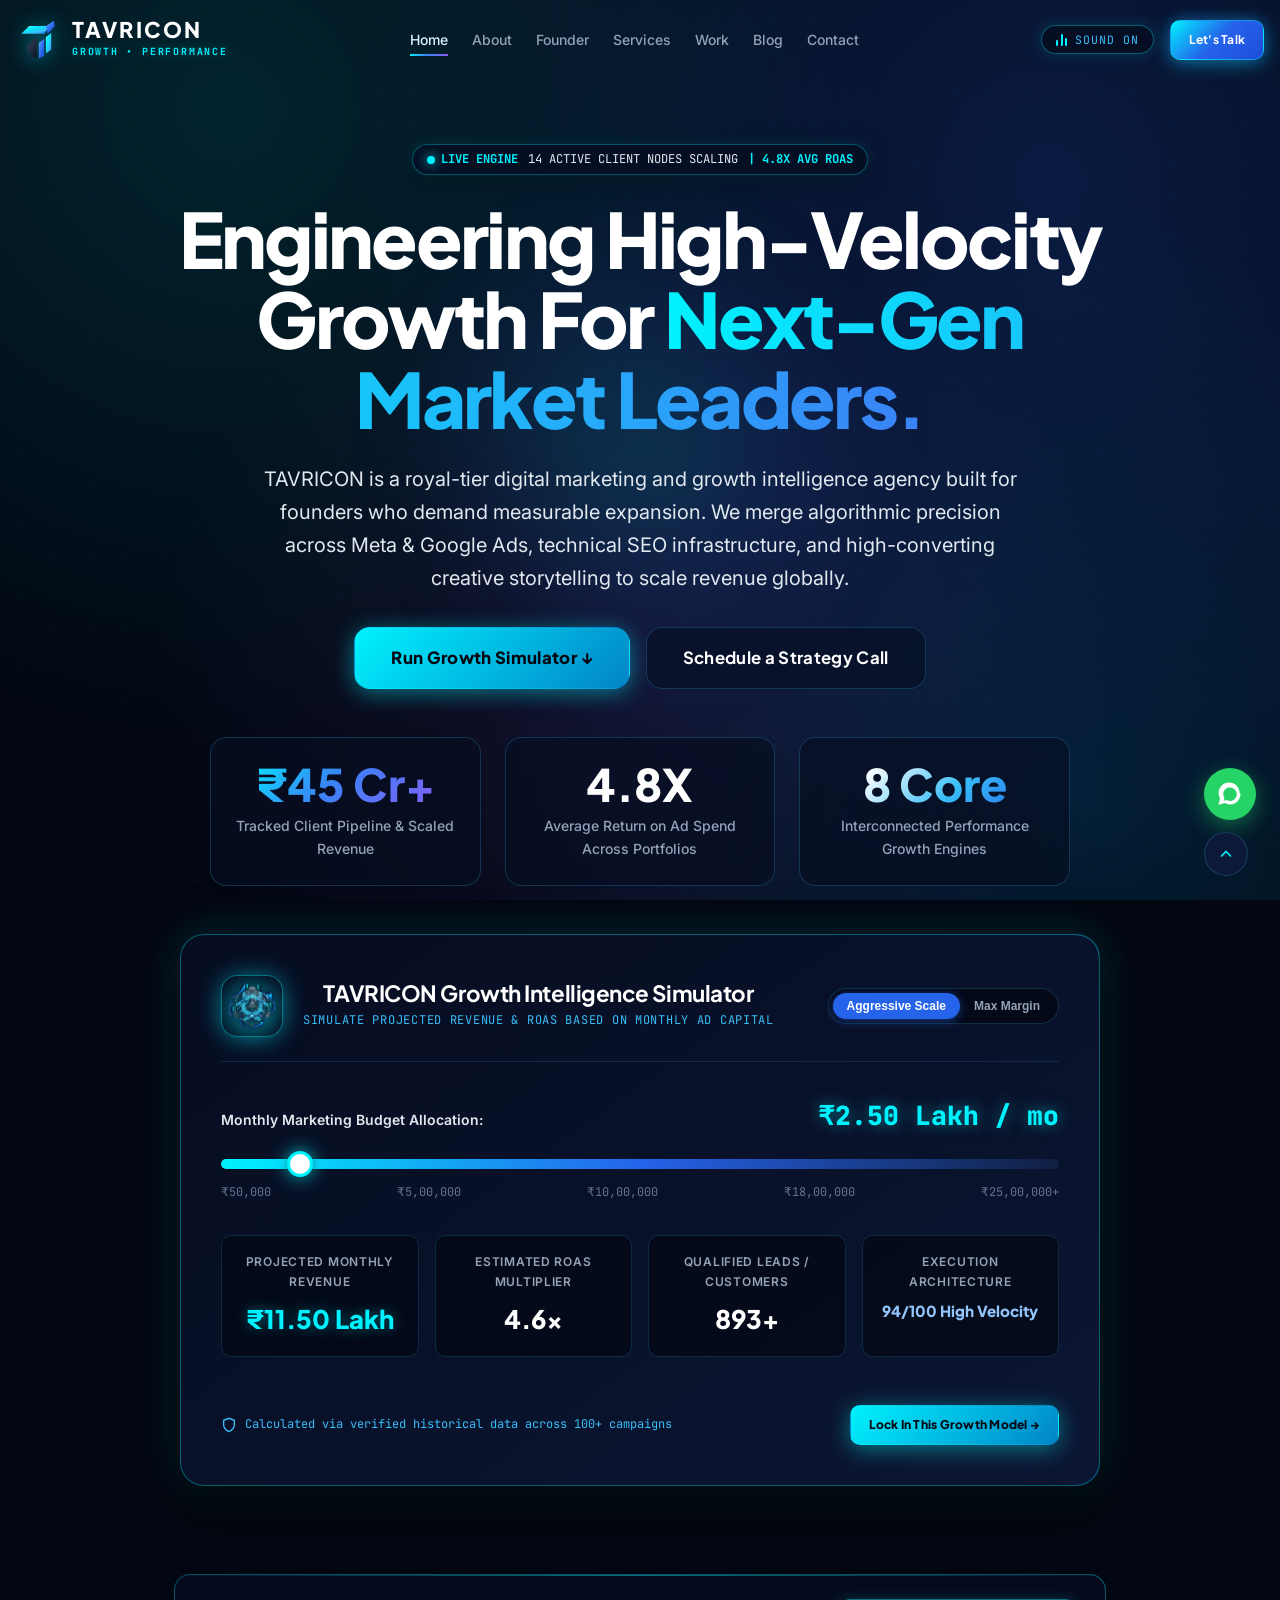
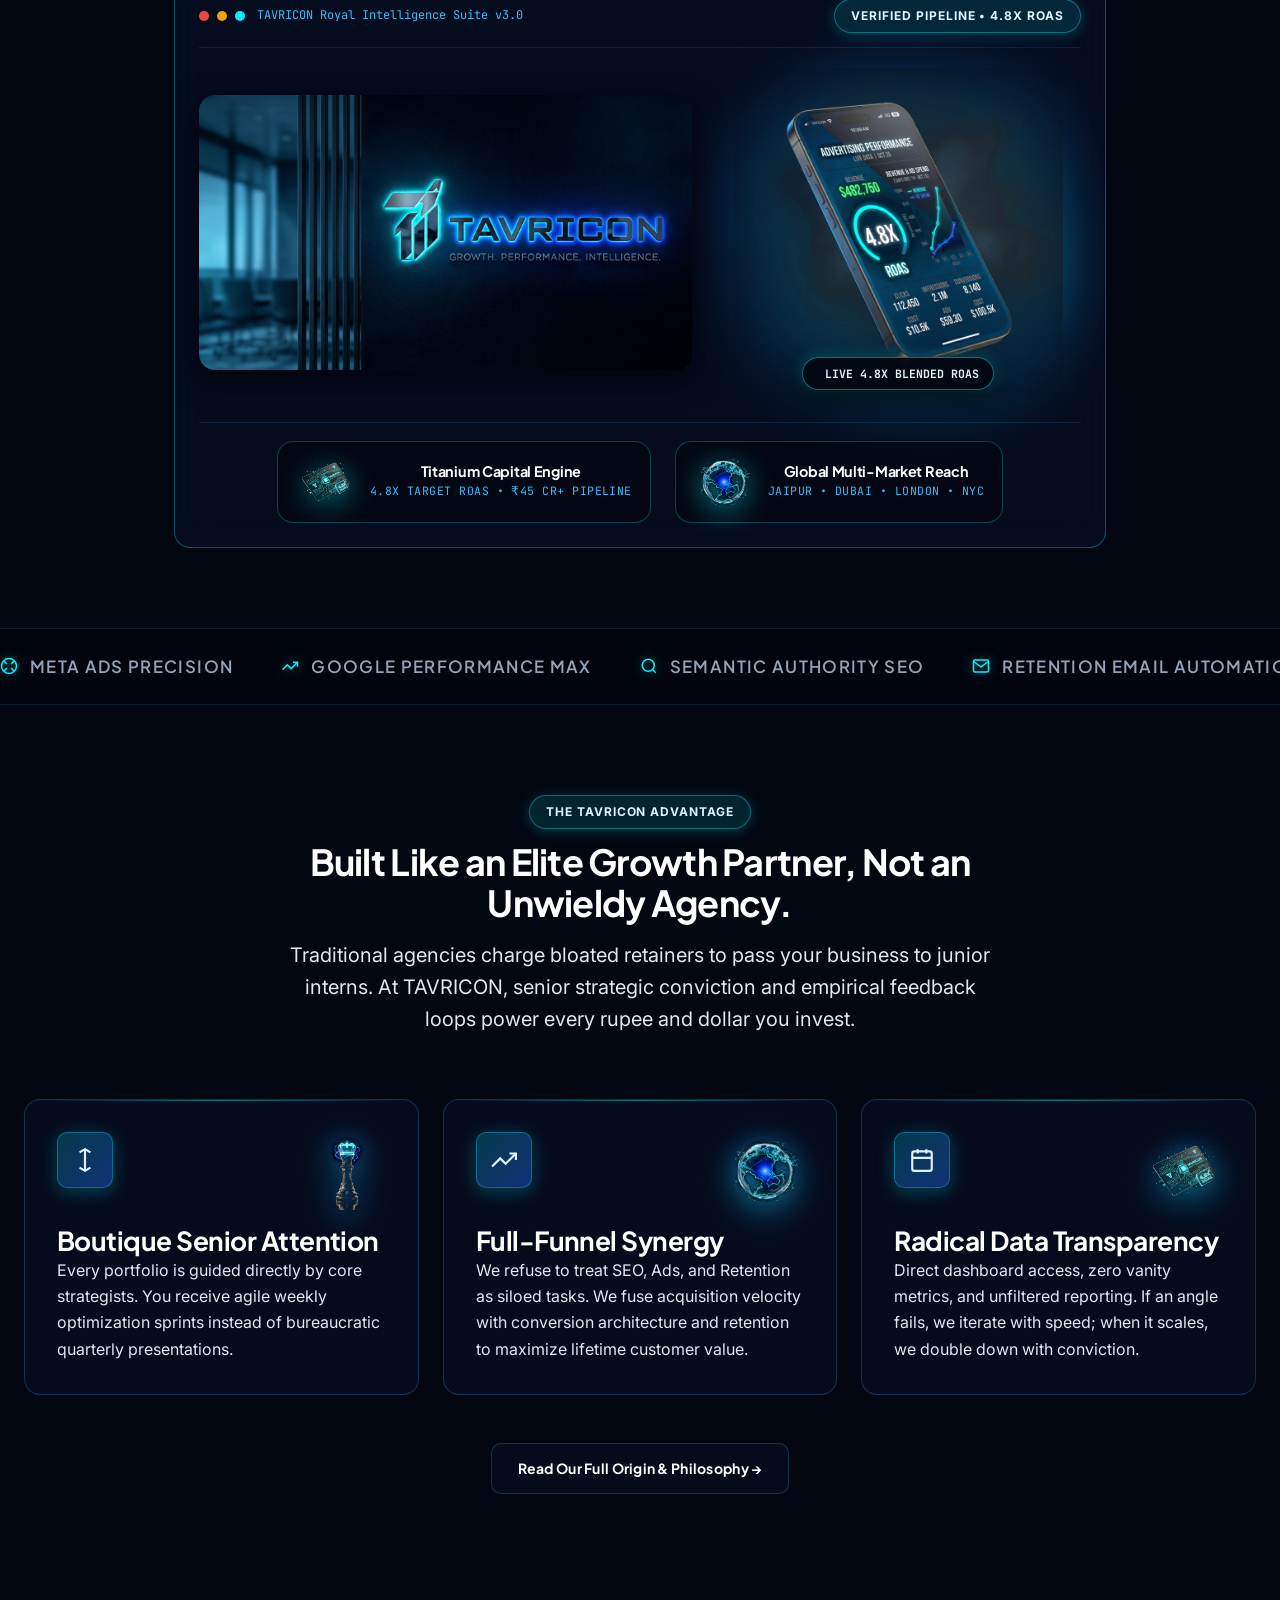
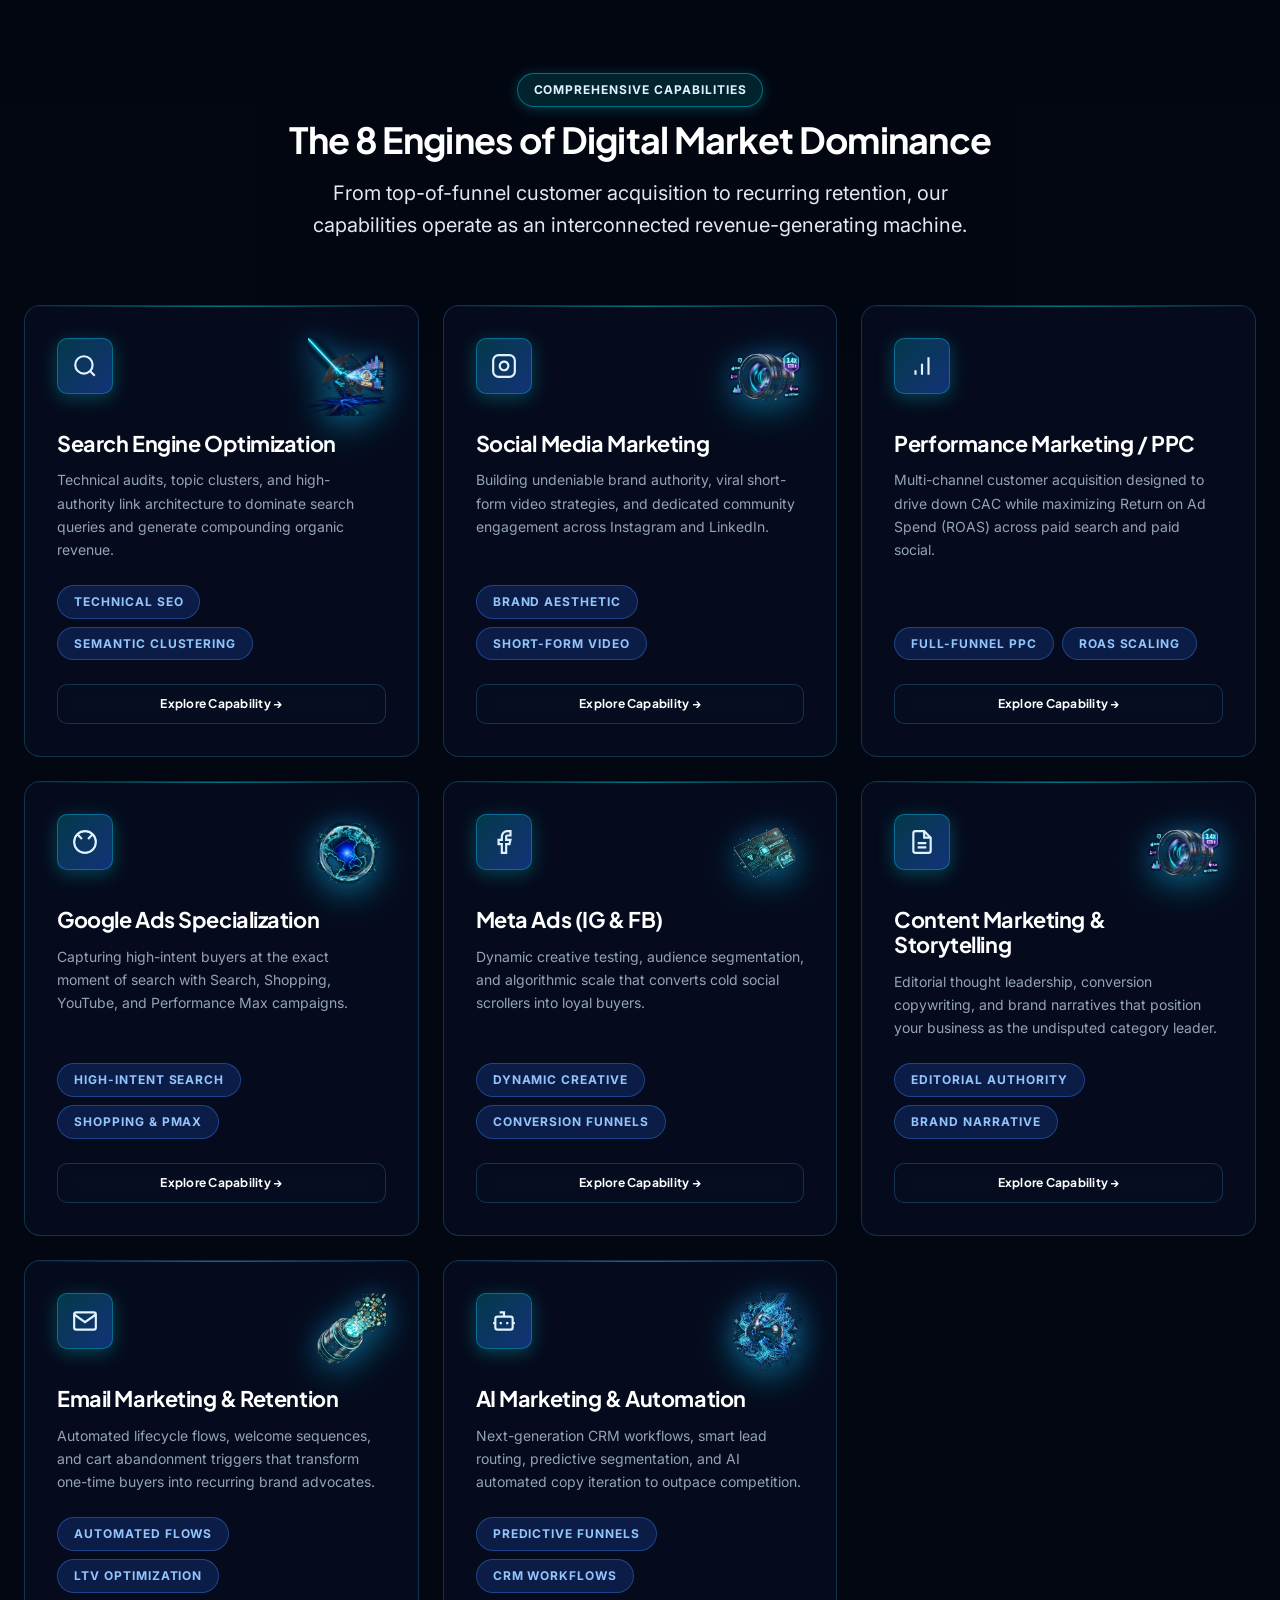
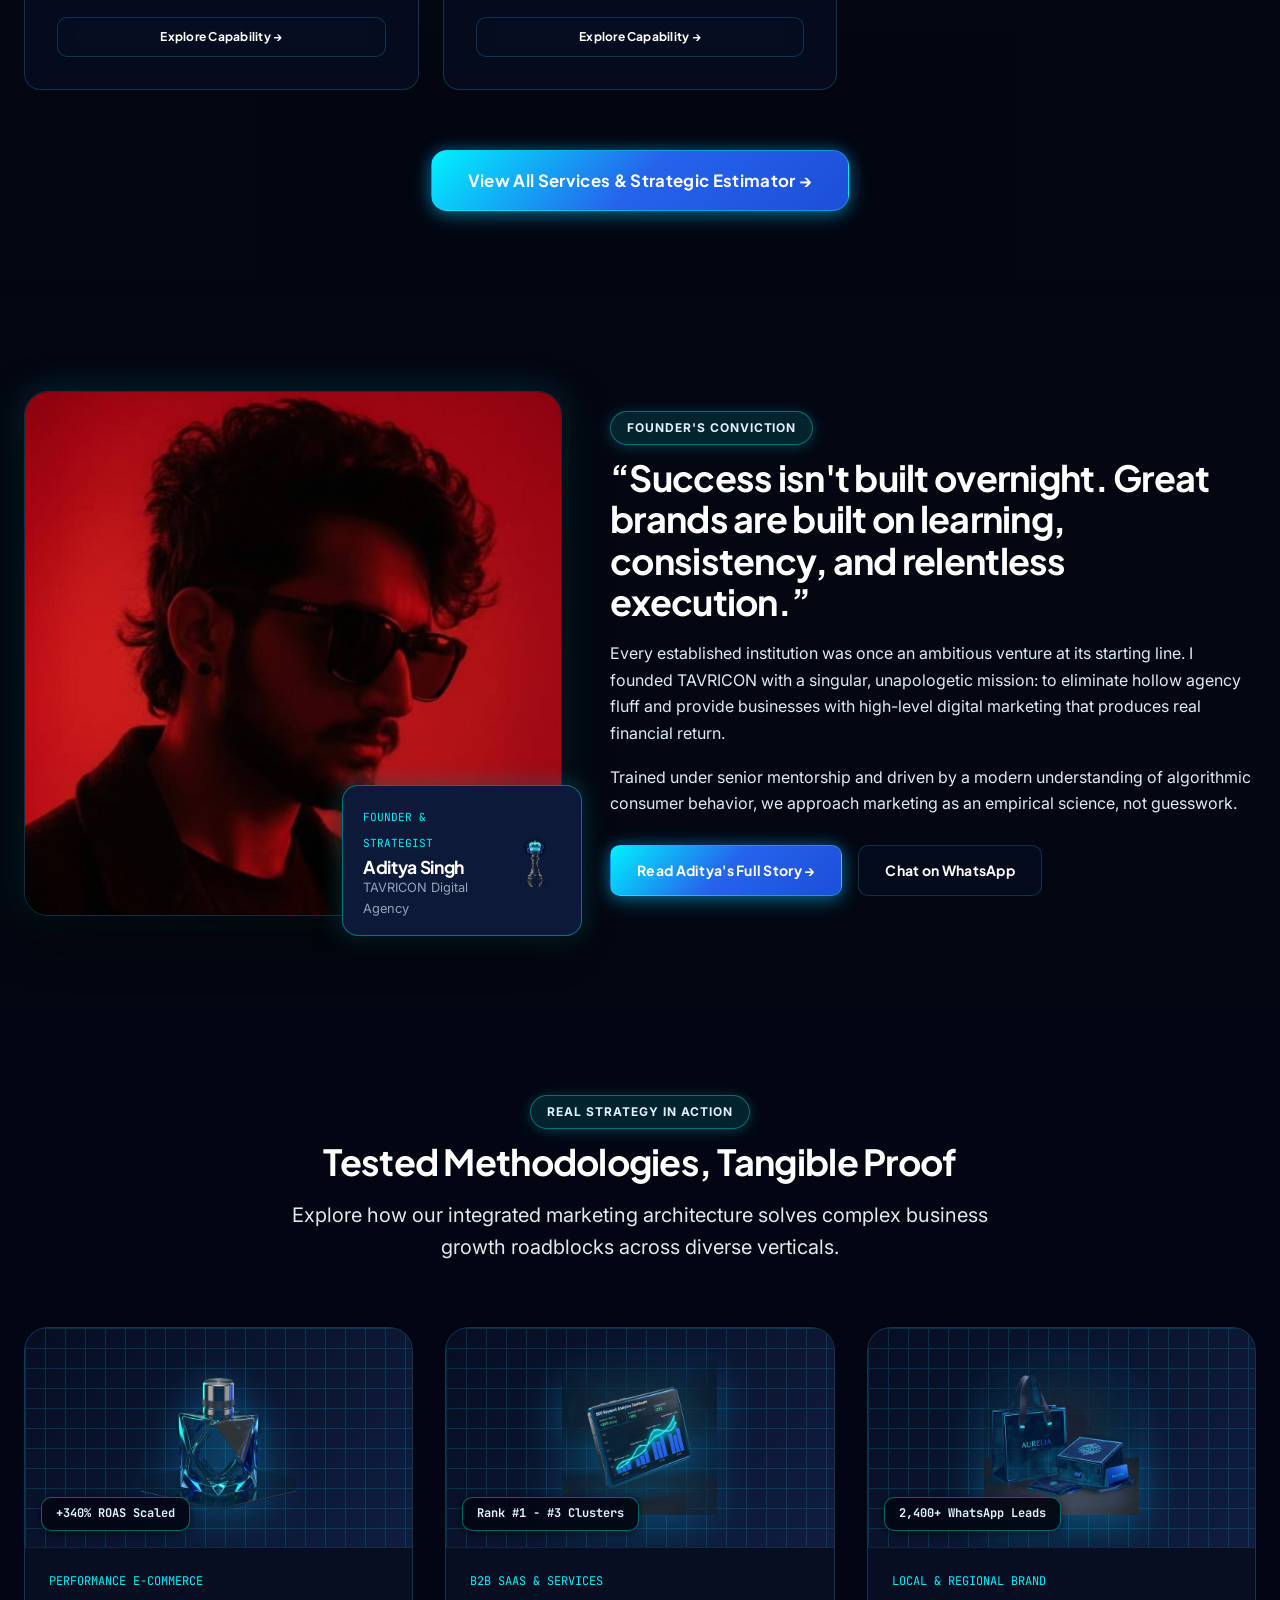
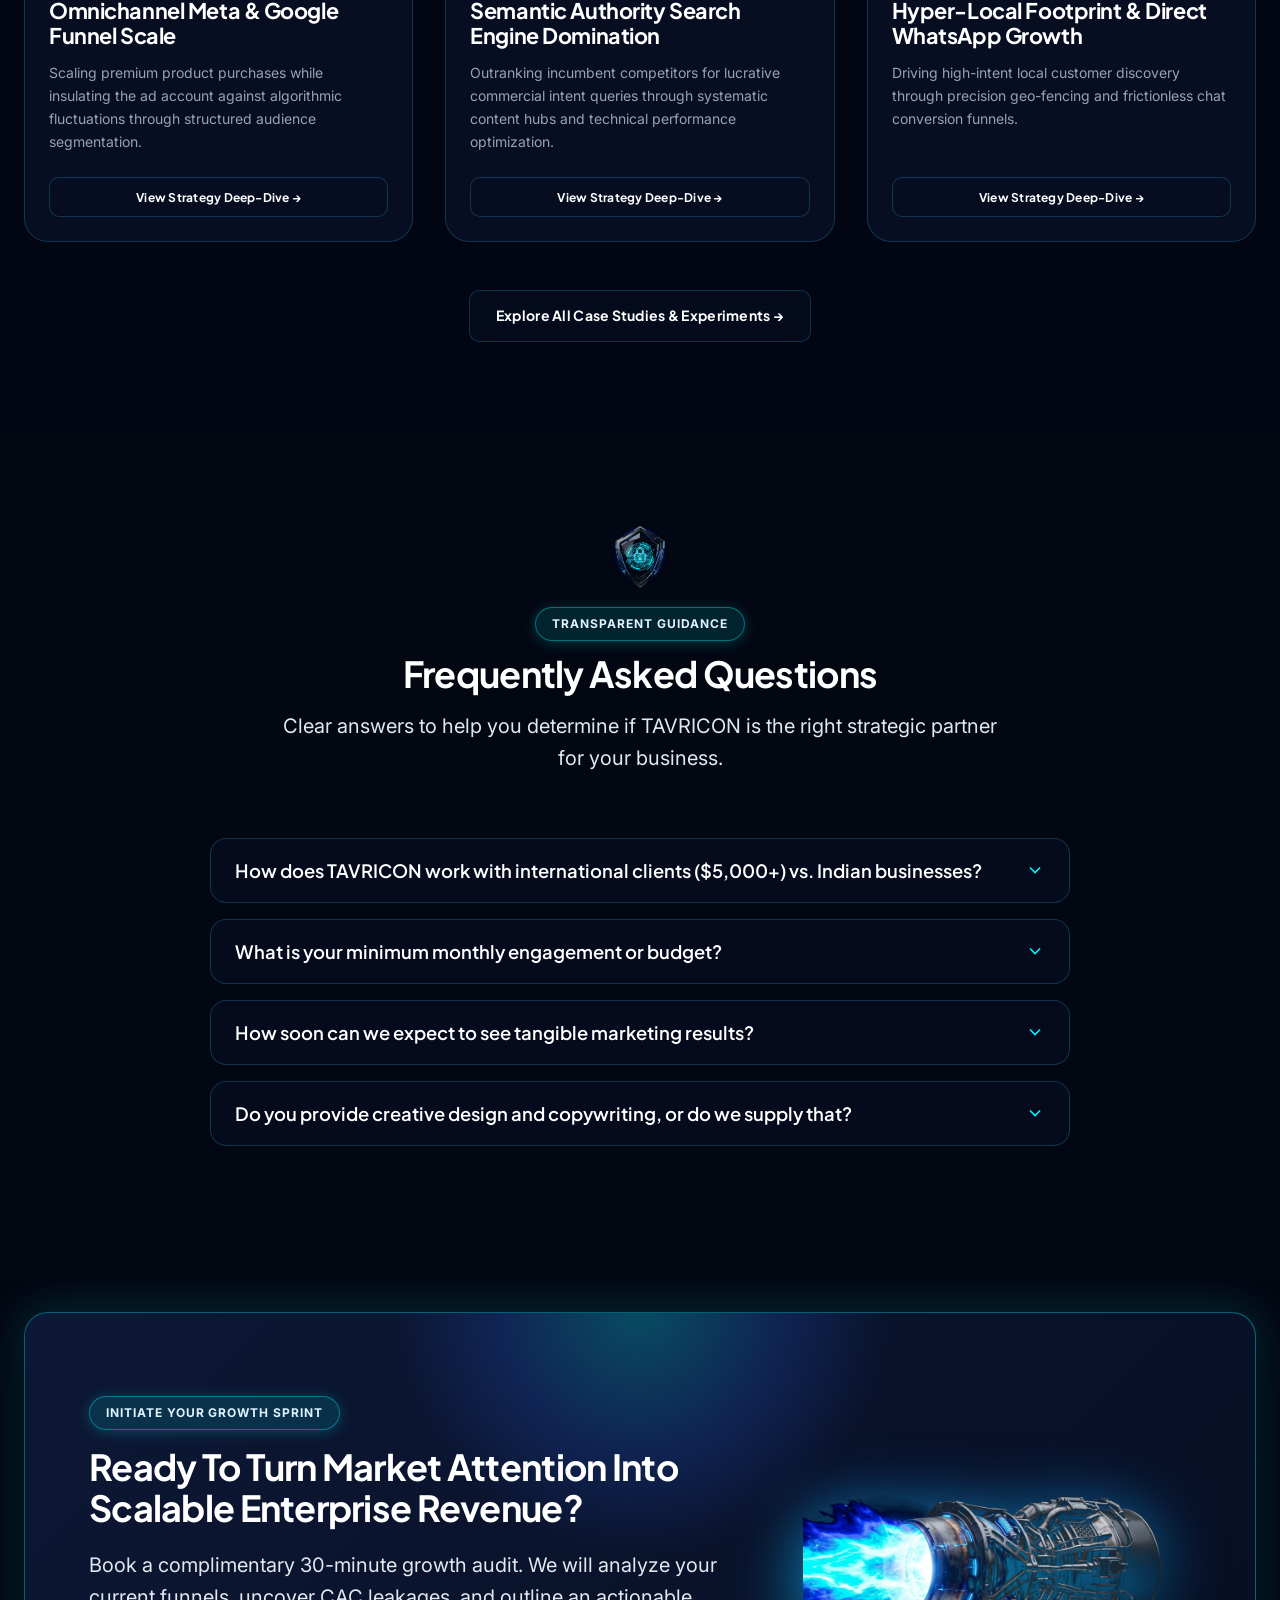
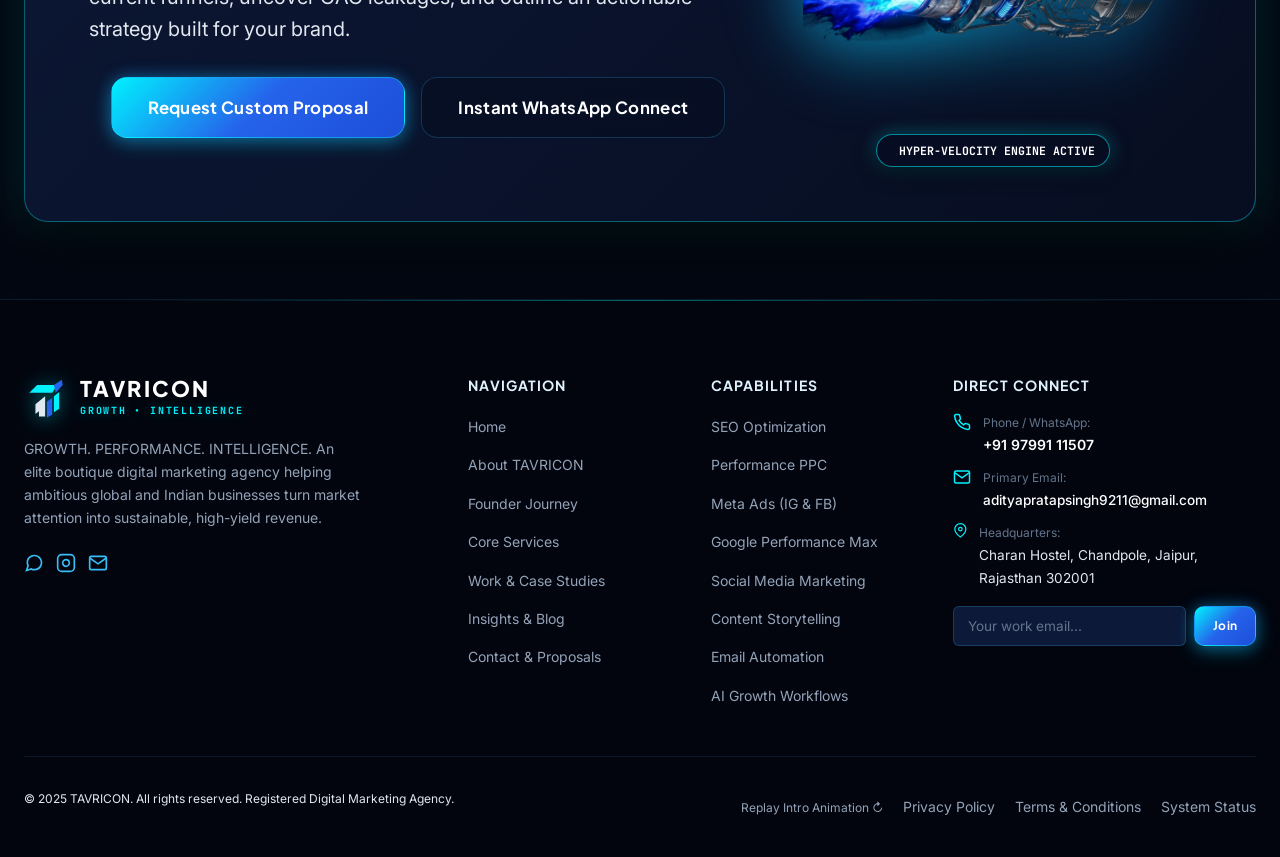
==== commit 9649f2a0: "Optimize favicon tags with absolute root paths, shortcut icon, and 96px/192px sizes for Google crawl" ====
--- a/index.html
+++ b/index.html
@@ -30,9 +30,18 @@
   <meta name="twitter:description" content="TAVRICON is an elite digital marketing &amp; growth agency scaling global brands with Meta Ads, Google Ads, technical SEO infrastructure, and AI marketing.">
   <meta name="twitter:image" content="https://tavricon.in/assets/images/logo/tavricon-hero-logo.png">
 
-  <!-- Favicon & Icons -->
-  <link rel="icon" type="image/svg+xml" href="assets/images/logo/favicon.svg">
-  <link rel="apple-touch-icon" href="assets/images/logo/tavricon-app-icon.png">
+  <!-- Favicon & Brand Icons (Google Search & Multi-Device Compliant) -->
+  <link rel="icon" href="/favicon.ico" sizes="any">
+  <link rel="shortcut icon" href="/favicon.ico">
+  <link rel="icon" type="image/svg+xml" href="/assets/images/logo/favicon.svg">
+  <link rel="icon" type="image/png" sizes="48x48" href="/assets/images/logo/favicon-48x48.png">
+  <link rel="icon" type="image/png" sizes="96x96" href="/assets/images/logo/favicon-96x96.png">
+  <link rel="icon" type="image/png" sizes="192x192" href="/assets/images/logo/favicon-192x192.png">
+  <link rel="icon" type="image/png" sizes="32x32" href="/assets/images/logo/favicon-32x32.png">
+  <link rel="icon" type="image/png" sizes="16x16" href="/assets/images/logo/favicon-16x16.png">
+  <link rel="apple-touch-icon" sizes="180x180" href="/assets/images/logo/apple-touch-icon.png">
+  <link rel="manifest" href="/site.webmanifest">
+  <meta name="theme-color" content="#030712">
   
   <!-- Design System Stylesheets -->
   <link rel="stylesheet" href="assets/css/variables.css?v=3.3">
@@ -61,7 +70,7 @@
         "@id": "https://tavricon.in/#organization",
         "name": "TAVRICON",
         "url": "https://tavricon.in/",
-        "logo": "https://tavricon.in/assets/images/logo/tavricon-hero-logo.png",
+        "logo": "https://tavricon.in/assets/images/logo/tavricon-mark-full.png",
         "founder": {
           "@type": "Person",
           "name": "Aditya Singh",
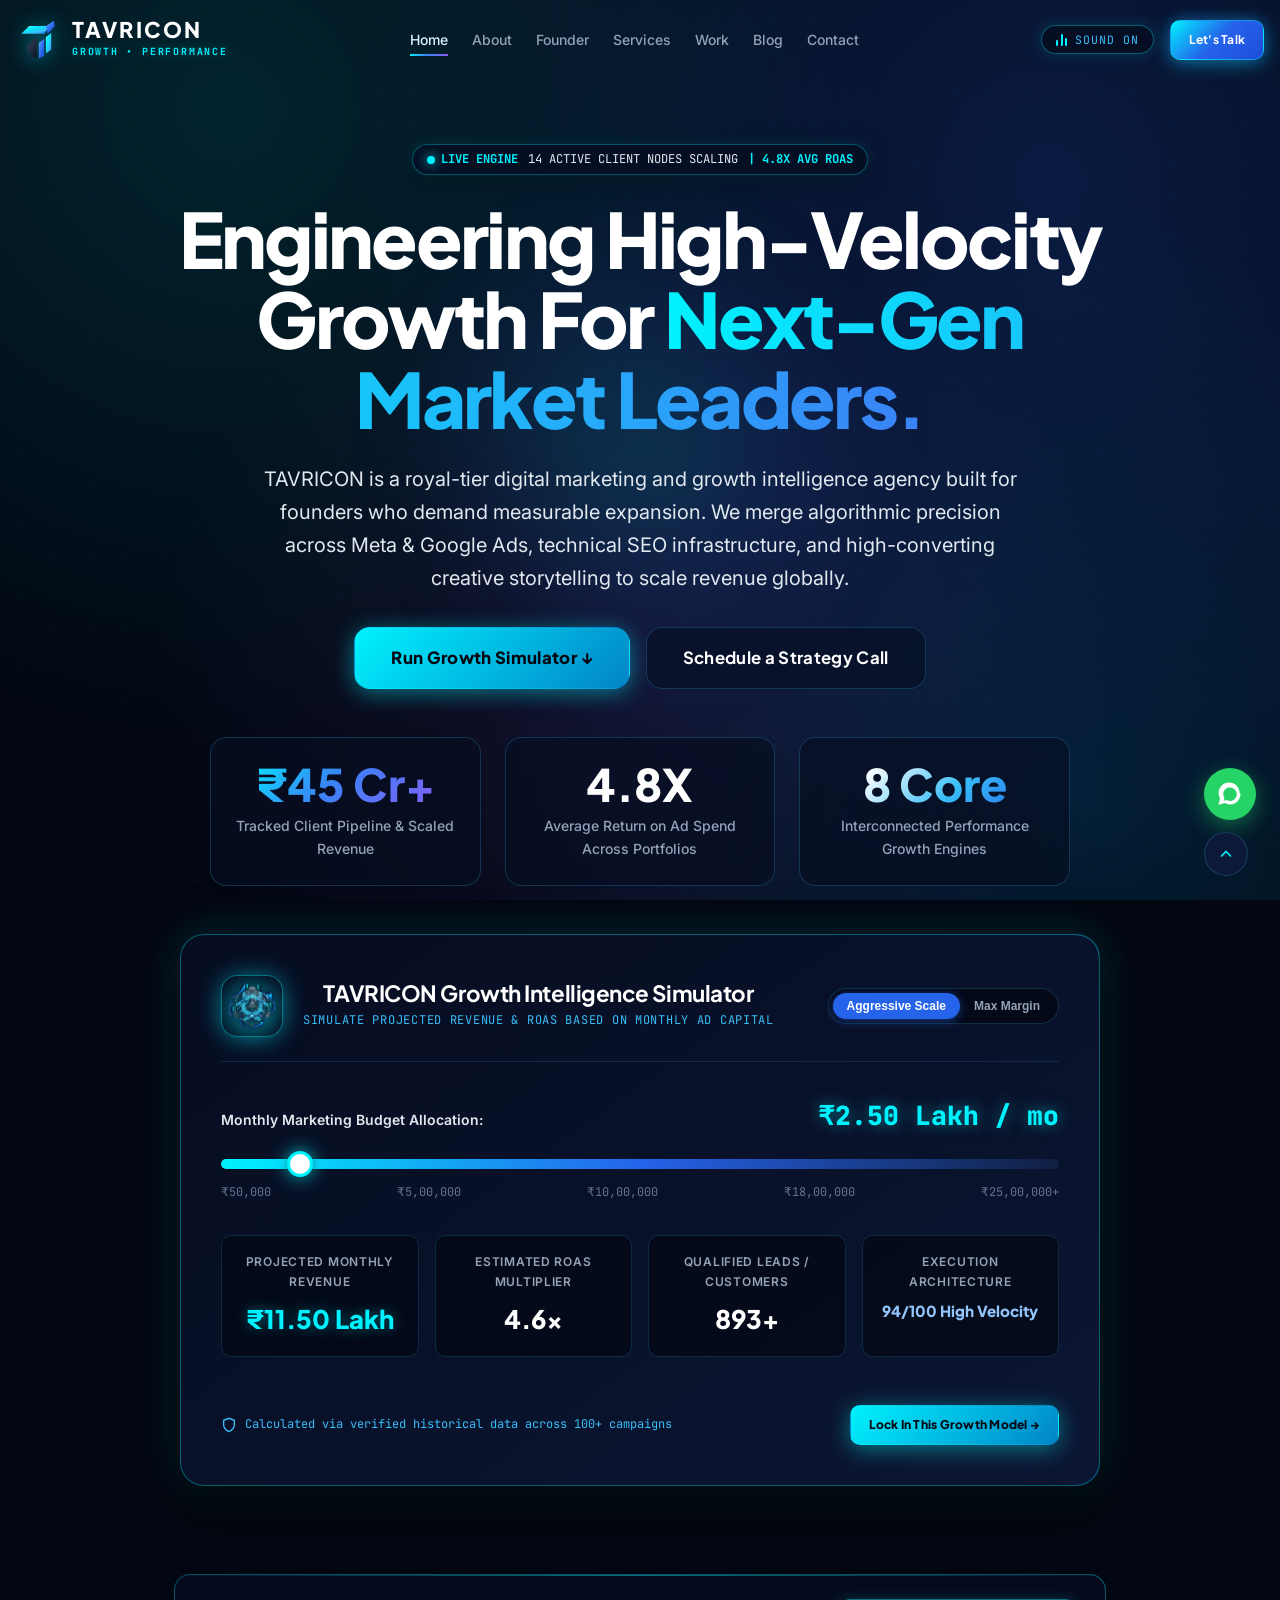
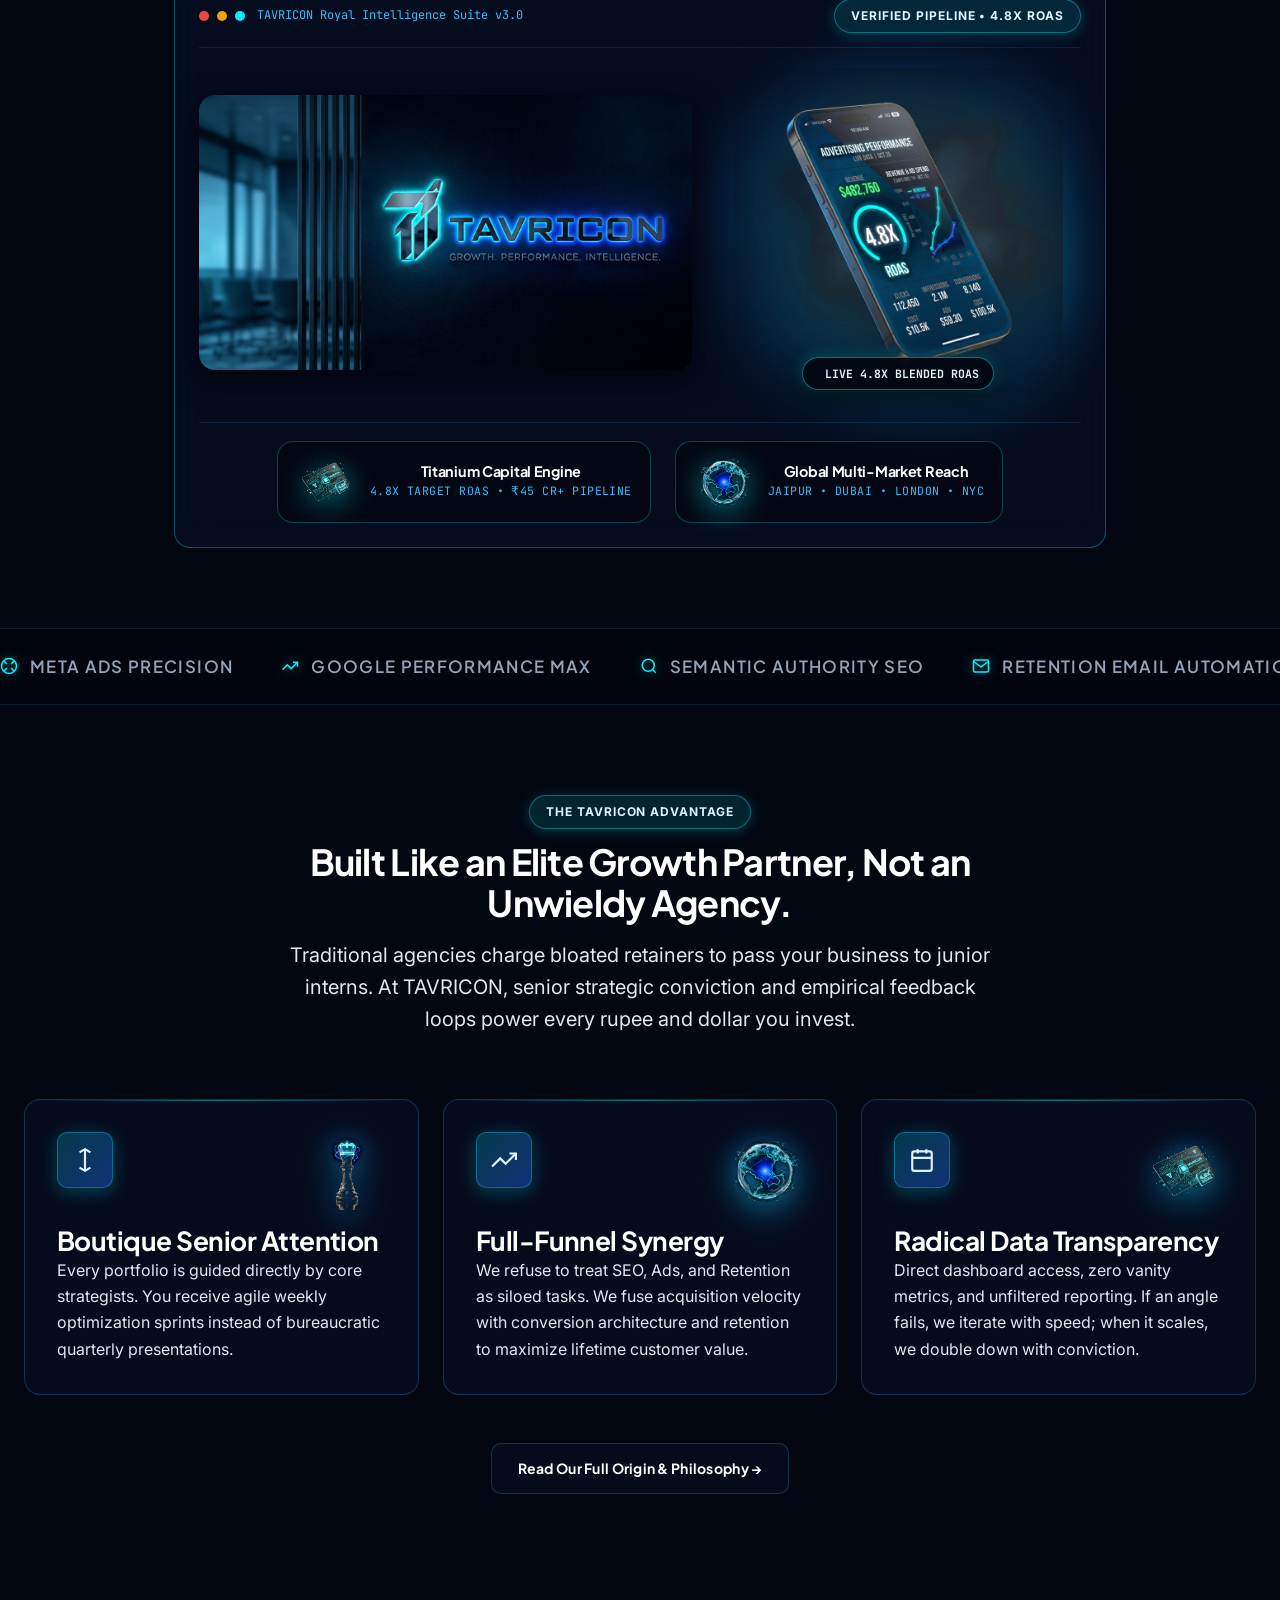
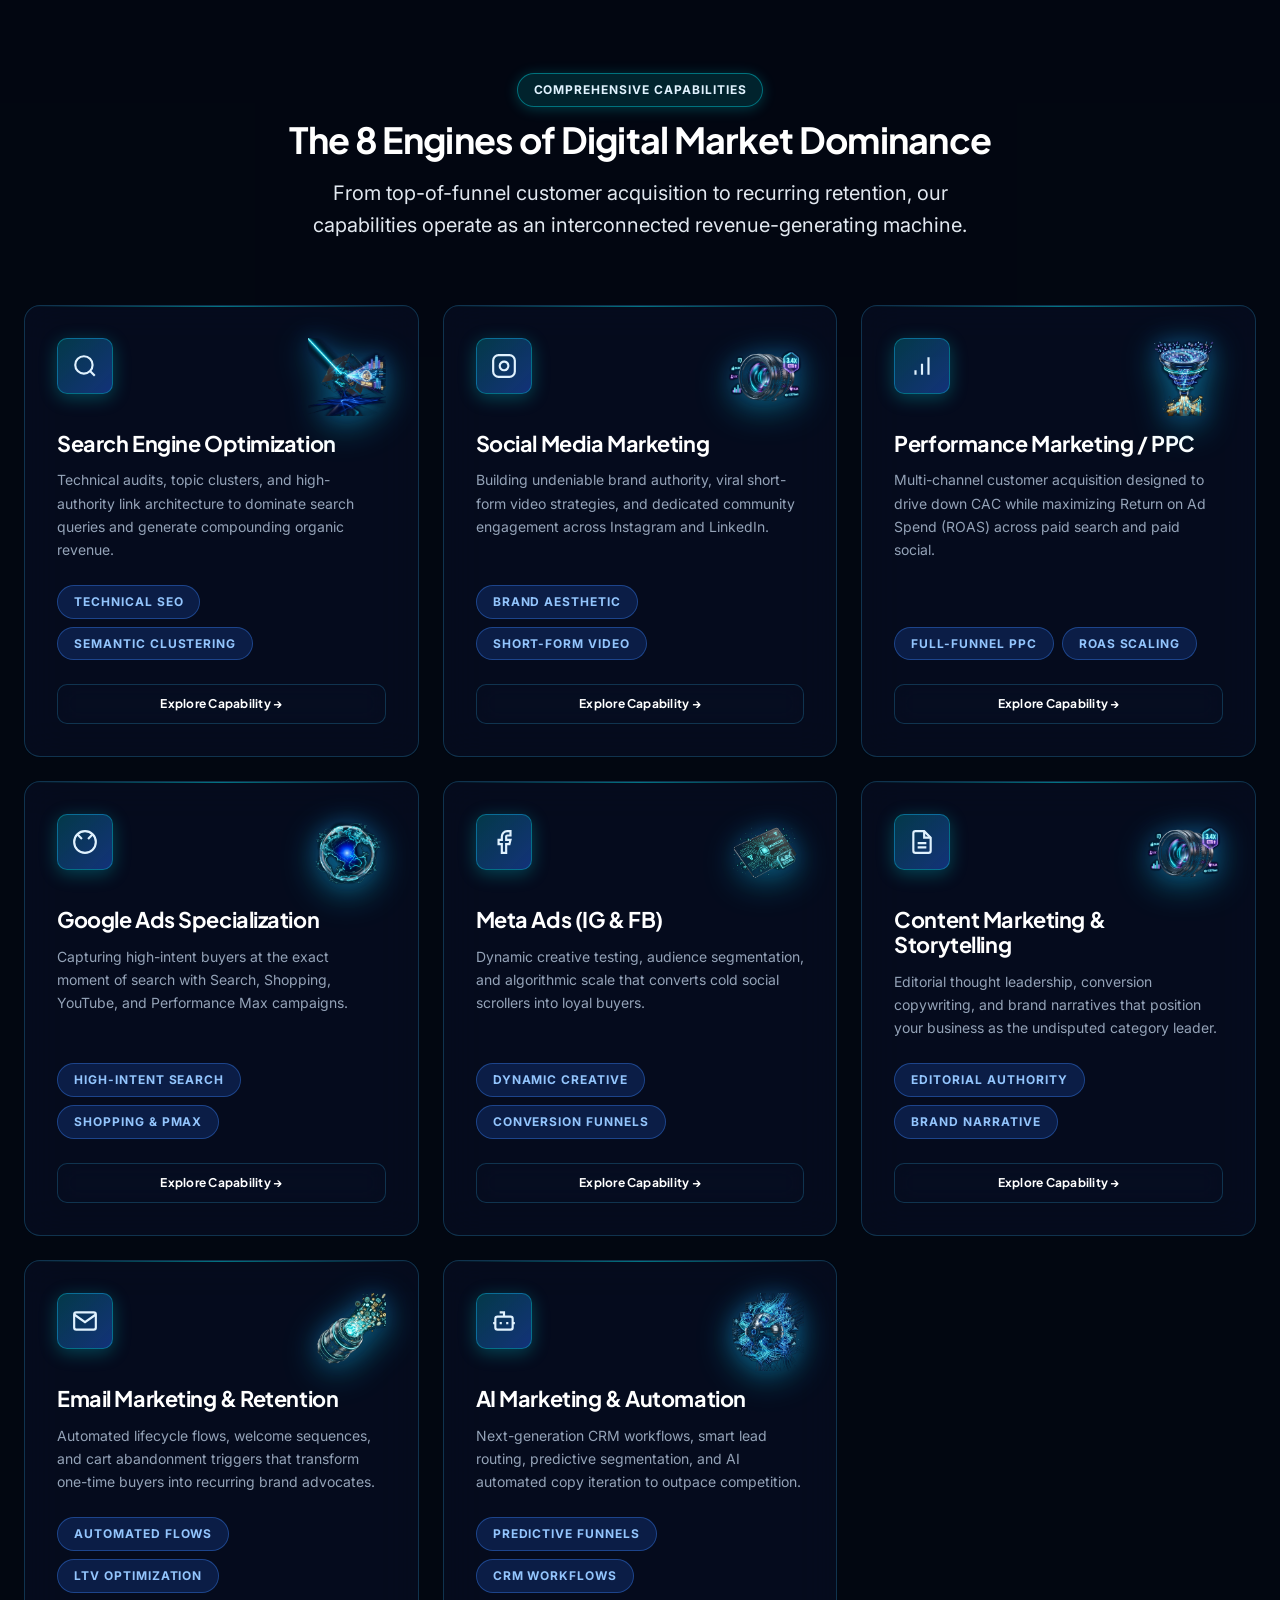
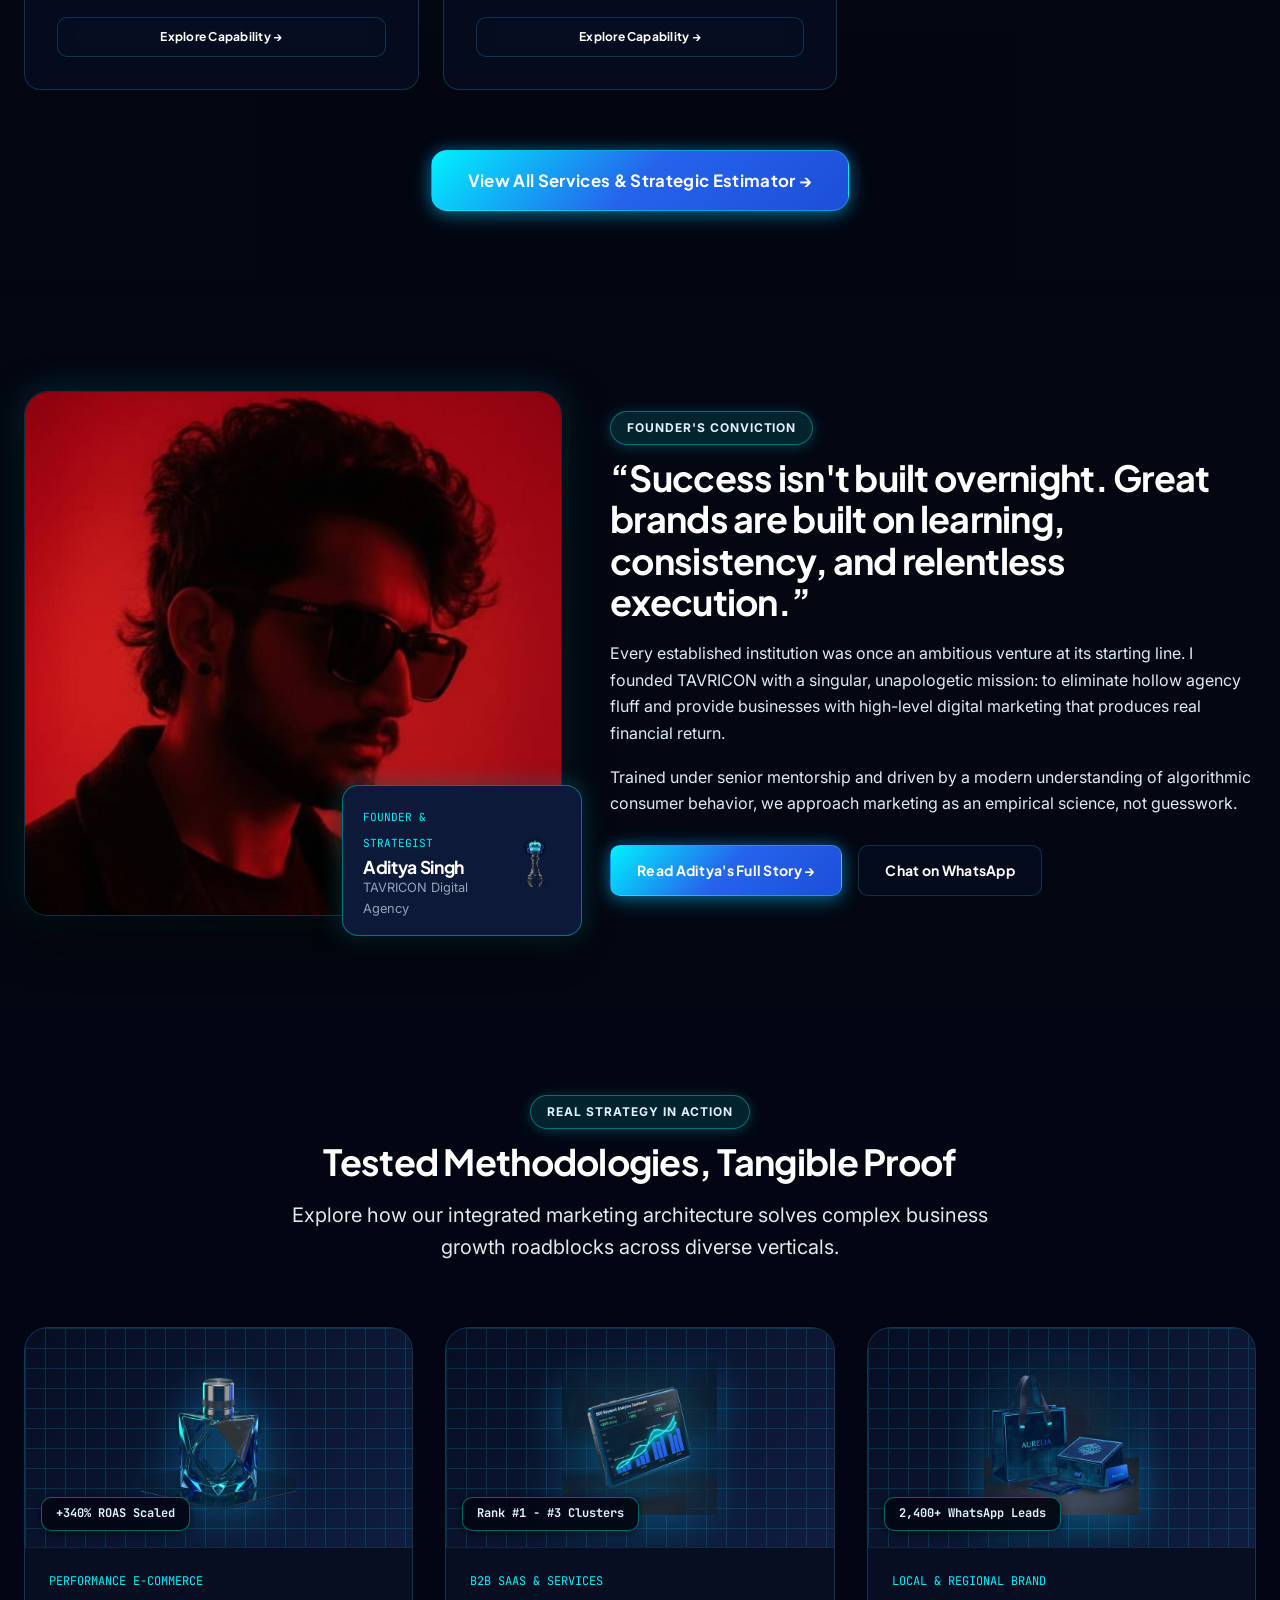
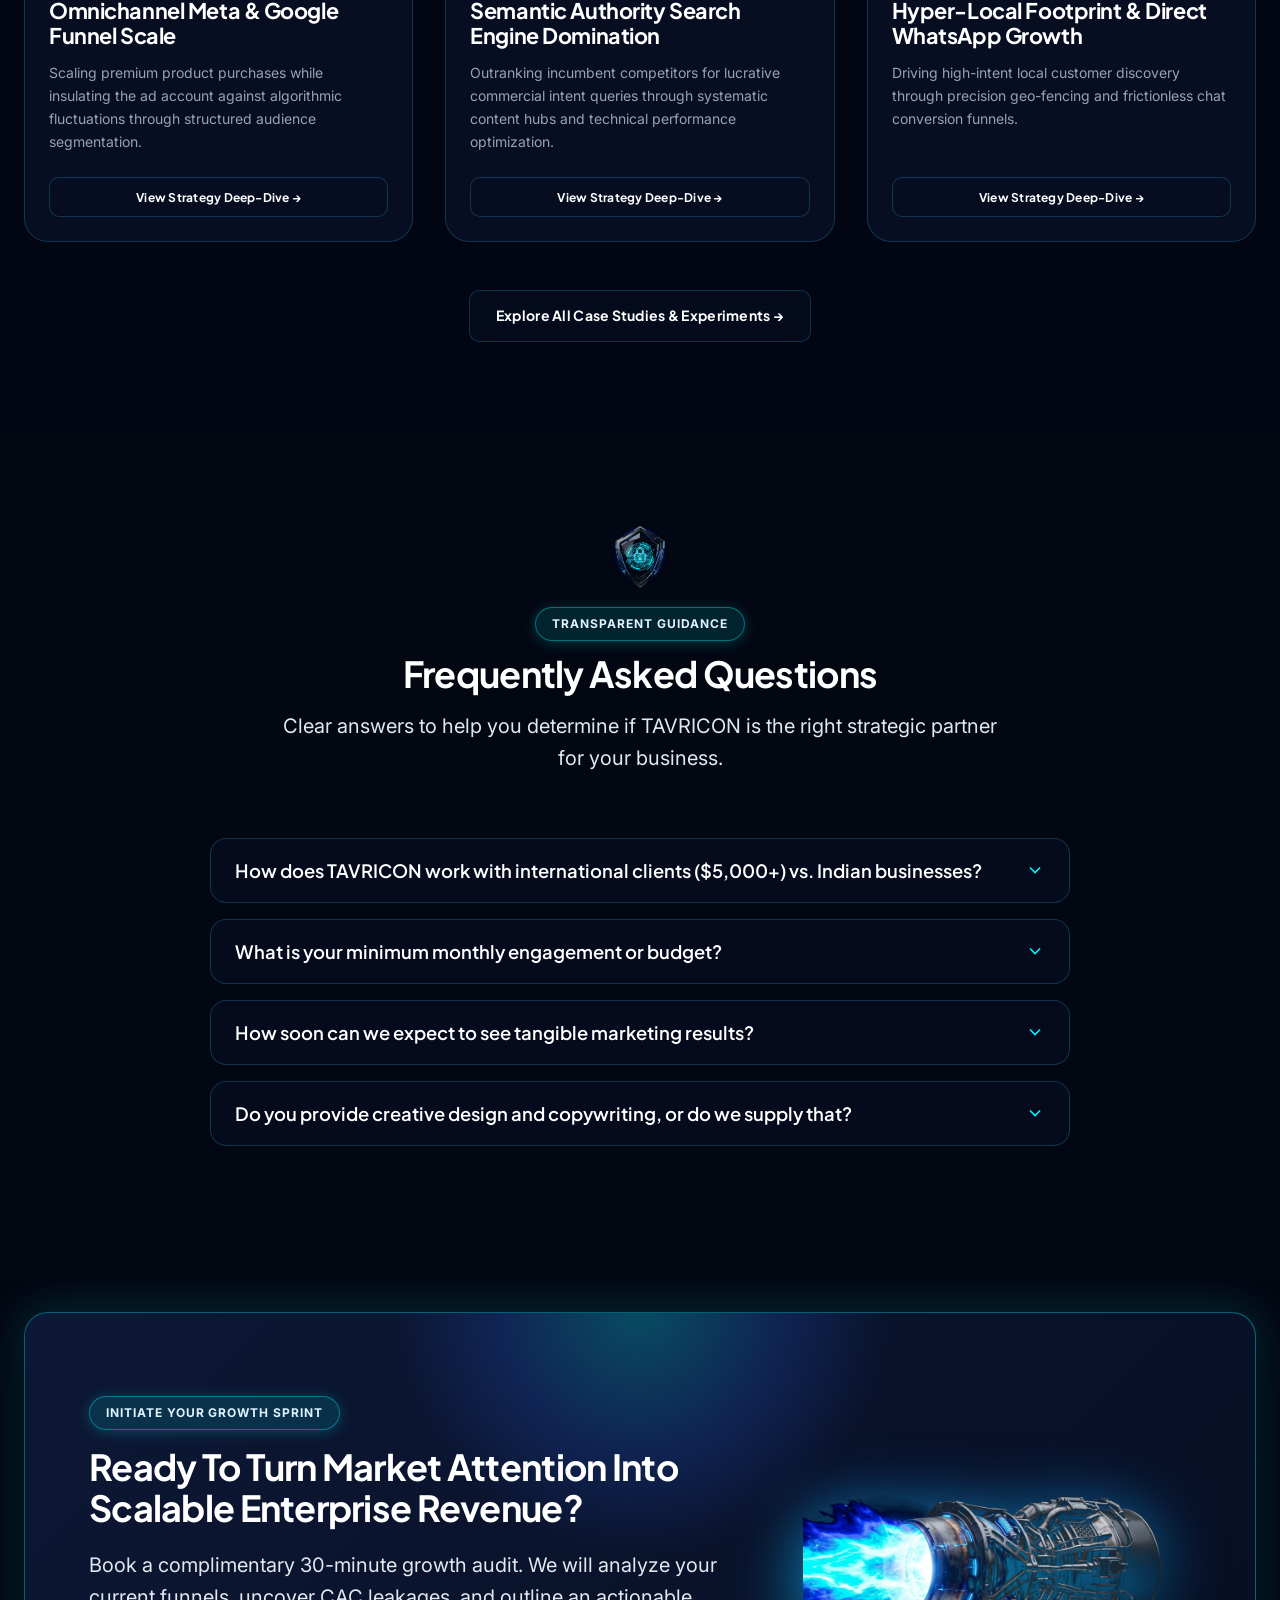
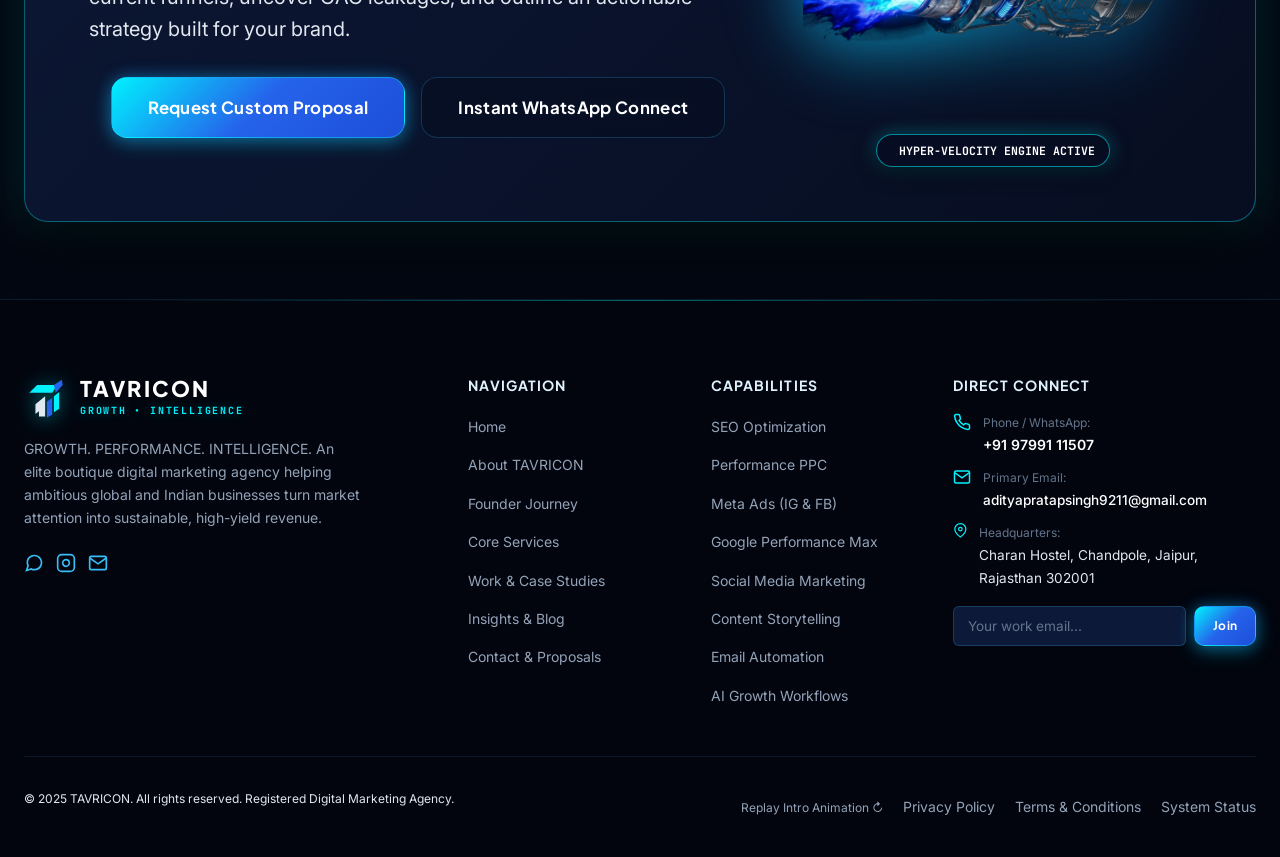
==== commit c3753187: "Integrate Meta Pixel ID 1675174714187806 across all pages with custom Lead, Contact, and InitiateChe" ====
--- a/index.html
+++ b/index.html
@@ -147,6 +147,23 @@
     ]
   }
   </script>
+  <!-- Meta Pixel Code -->
+  <script>
+  !function(f,b,e,v,n,t,s)
+  {if(f.fbq)return;n=f.fbq=function(){n.callMethod?
+  n.callMethod.apply(n,arguments):n.queue.push(arguments)};
+  if(!f._fbq)f._fbq=n;n.push=n;n.loaded=!0;n.version='2.0';
+  n.queue=[];t=b.createElement(e);t.async=!0;
+  t.src=v;s=b.getElementsByTagName(e)[0];
+  s.parentNode.insertBefore(t,s)}(window, document,'script',
+  'https://connect.facebook.net/en_US/fbevents.js');
+  fbq('init', '1675174714187806');
+  fbq('track', 'PageView');
+  </script>
+  <noscript><img height="1" width="1" style="display:none"
+  src="https://www.facebook.com/tr?id=1675174714187806&ev=PageView&noscript=1"
+  /></noscript>
+  <!-- End Meta Pixel Code -->
 </head>
 <body>
 
@@ -1157,7 +1174,7 @@
   <!-- JavaScript Scripts -->
   <script src="assets/js/sound.js?v=3.4"></script>
   <script src="assets/js/reveal.js?v=3.4"></script>
-  <script src="assets/js/main.js?v=6.2"></script>
+  <script src="assets/js/main.js?v=6.3"></script>
   <script src="assets/js/filters.js?v=3.4"></script>
 </body>
 </html>
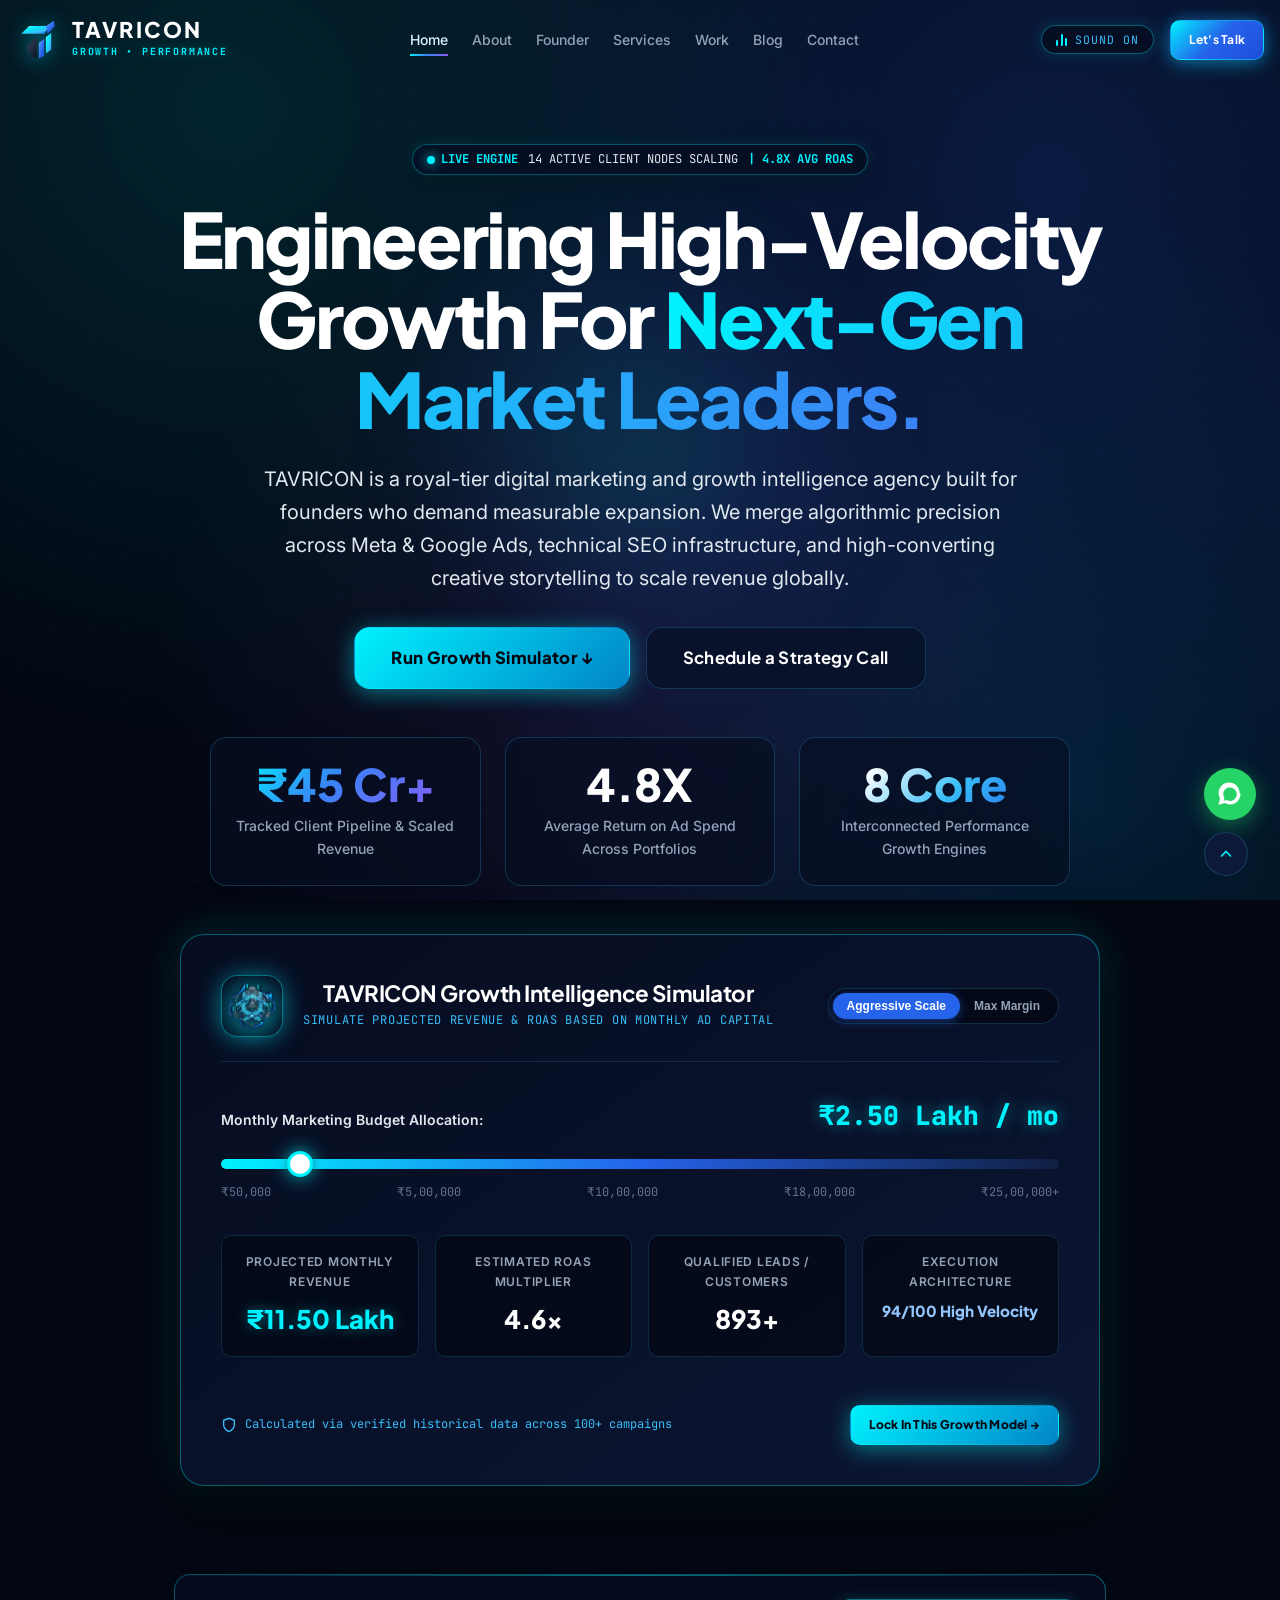
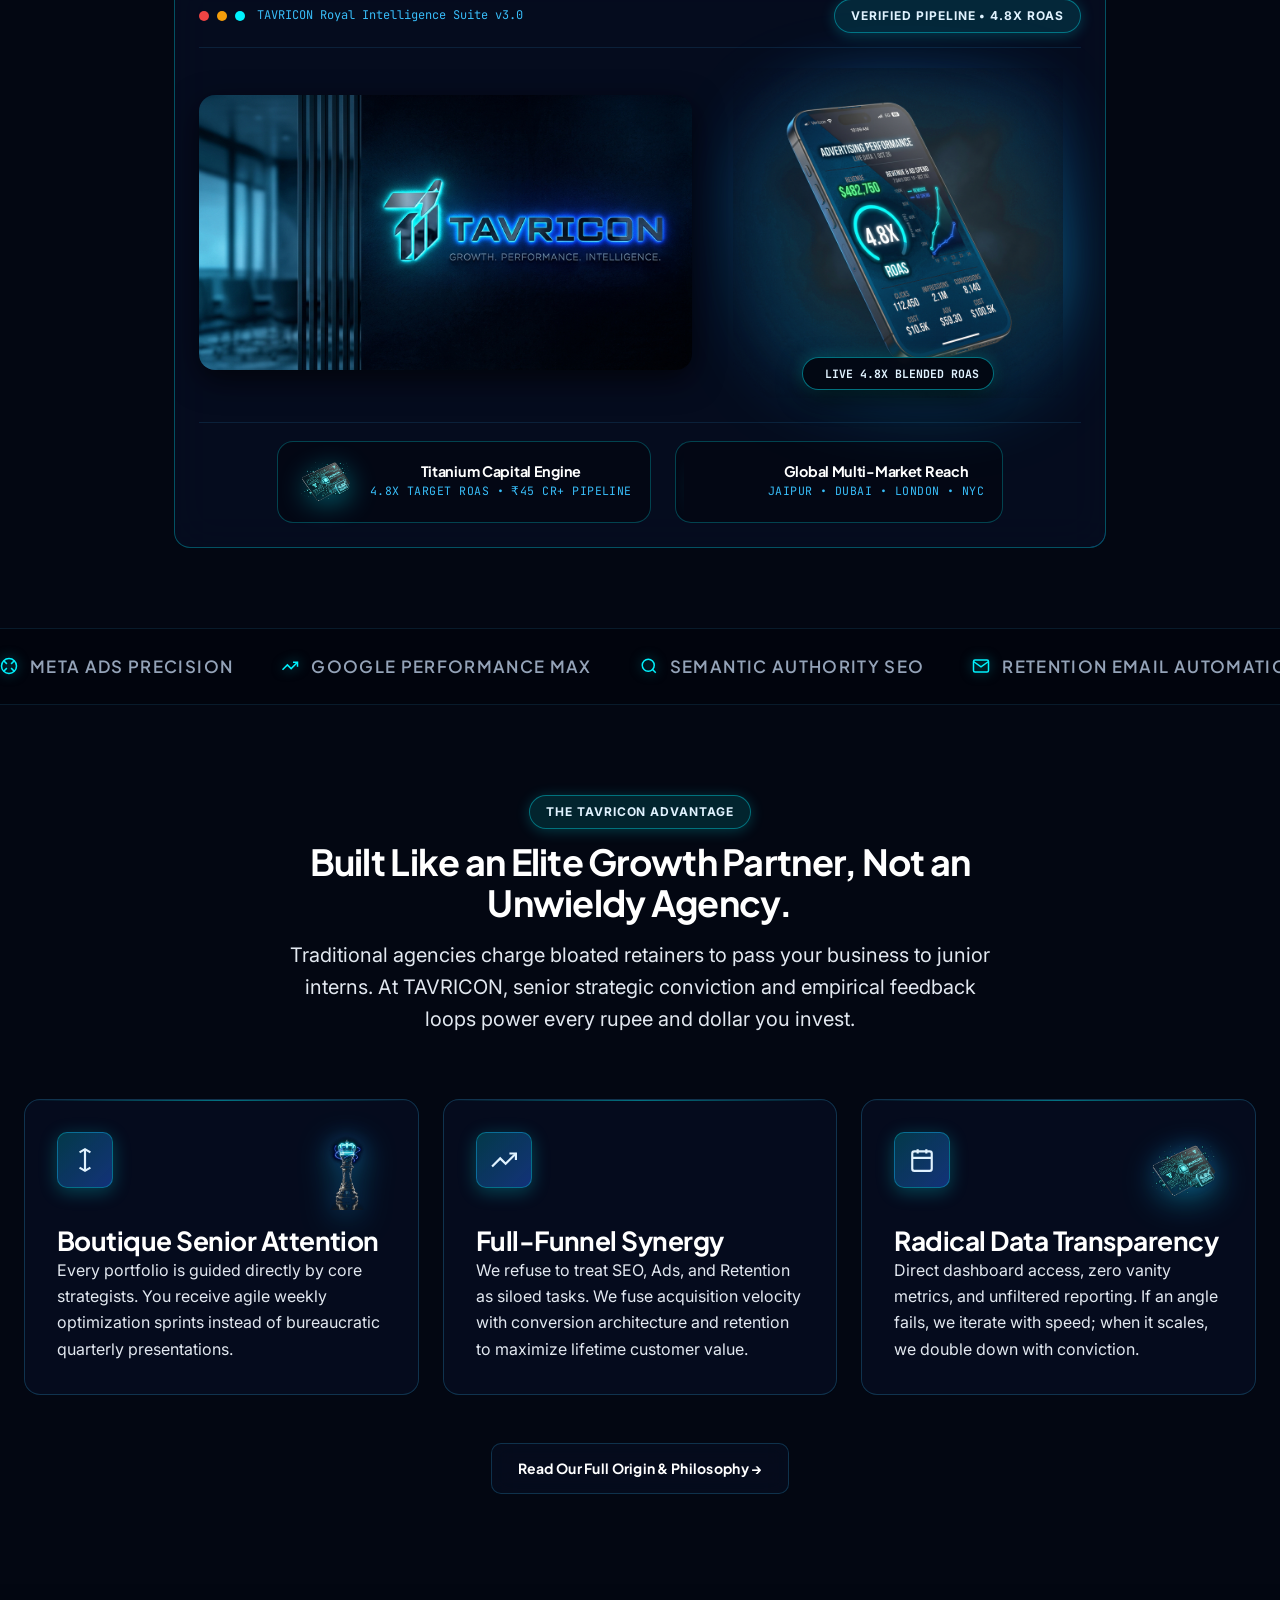
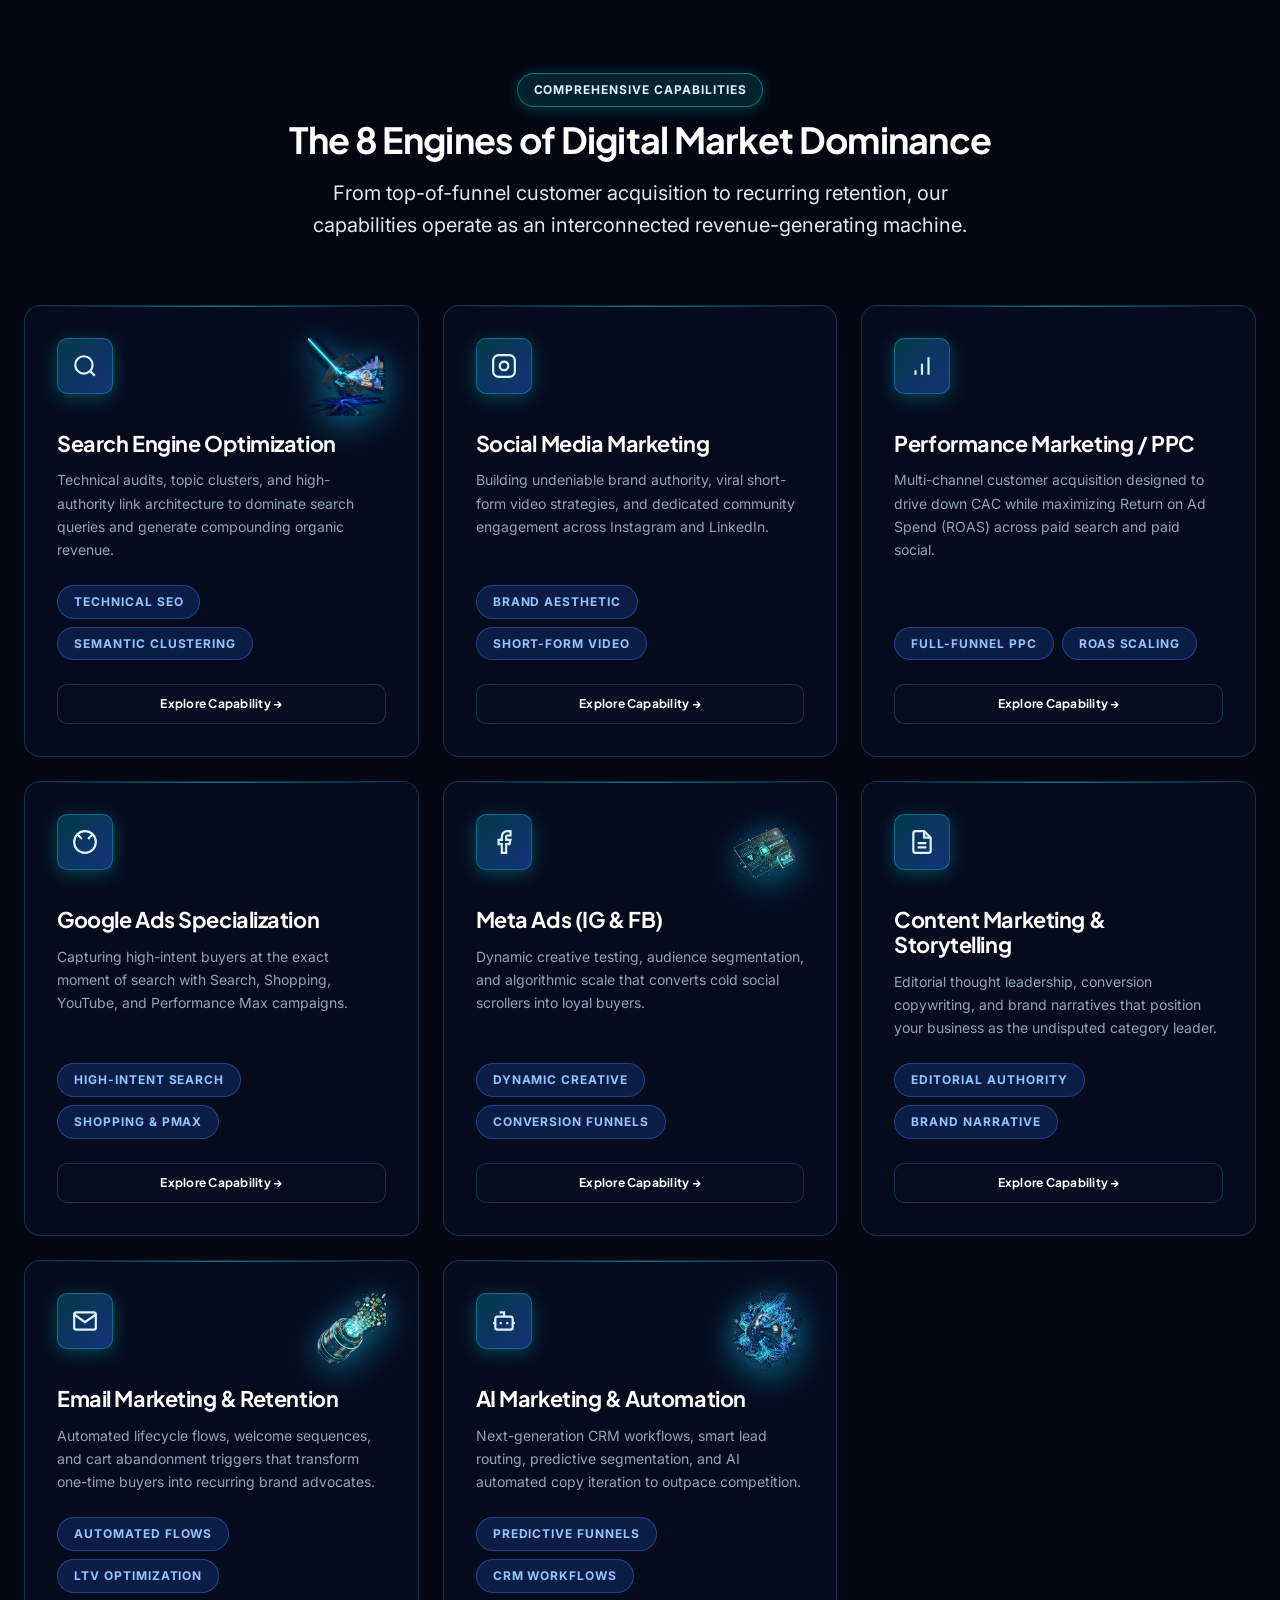
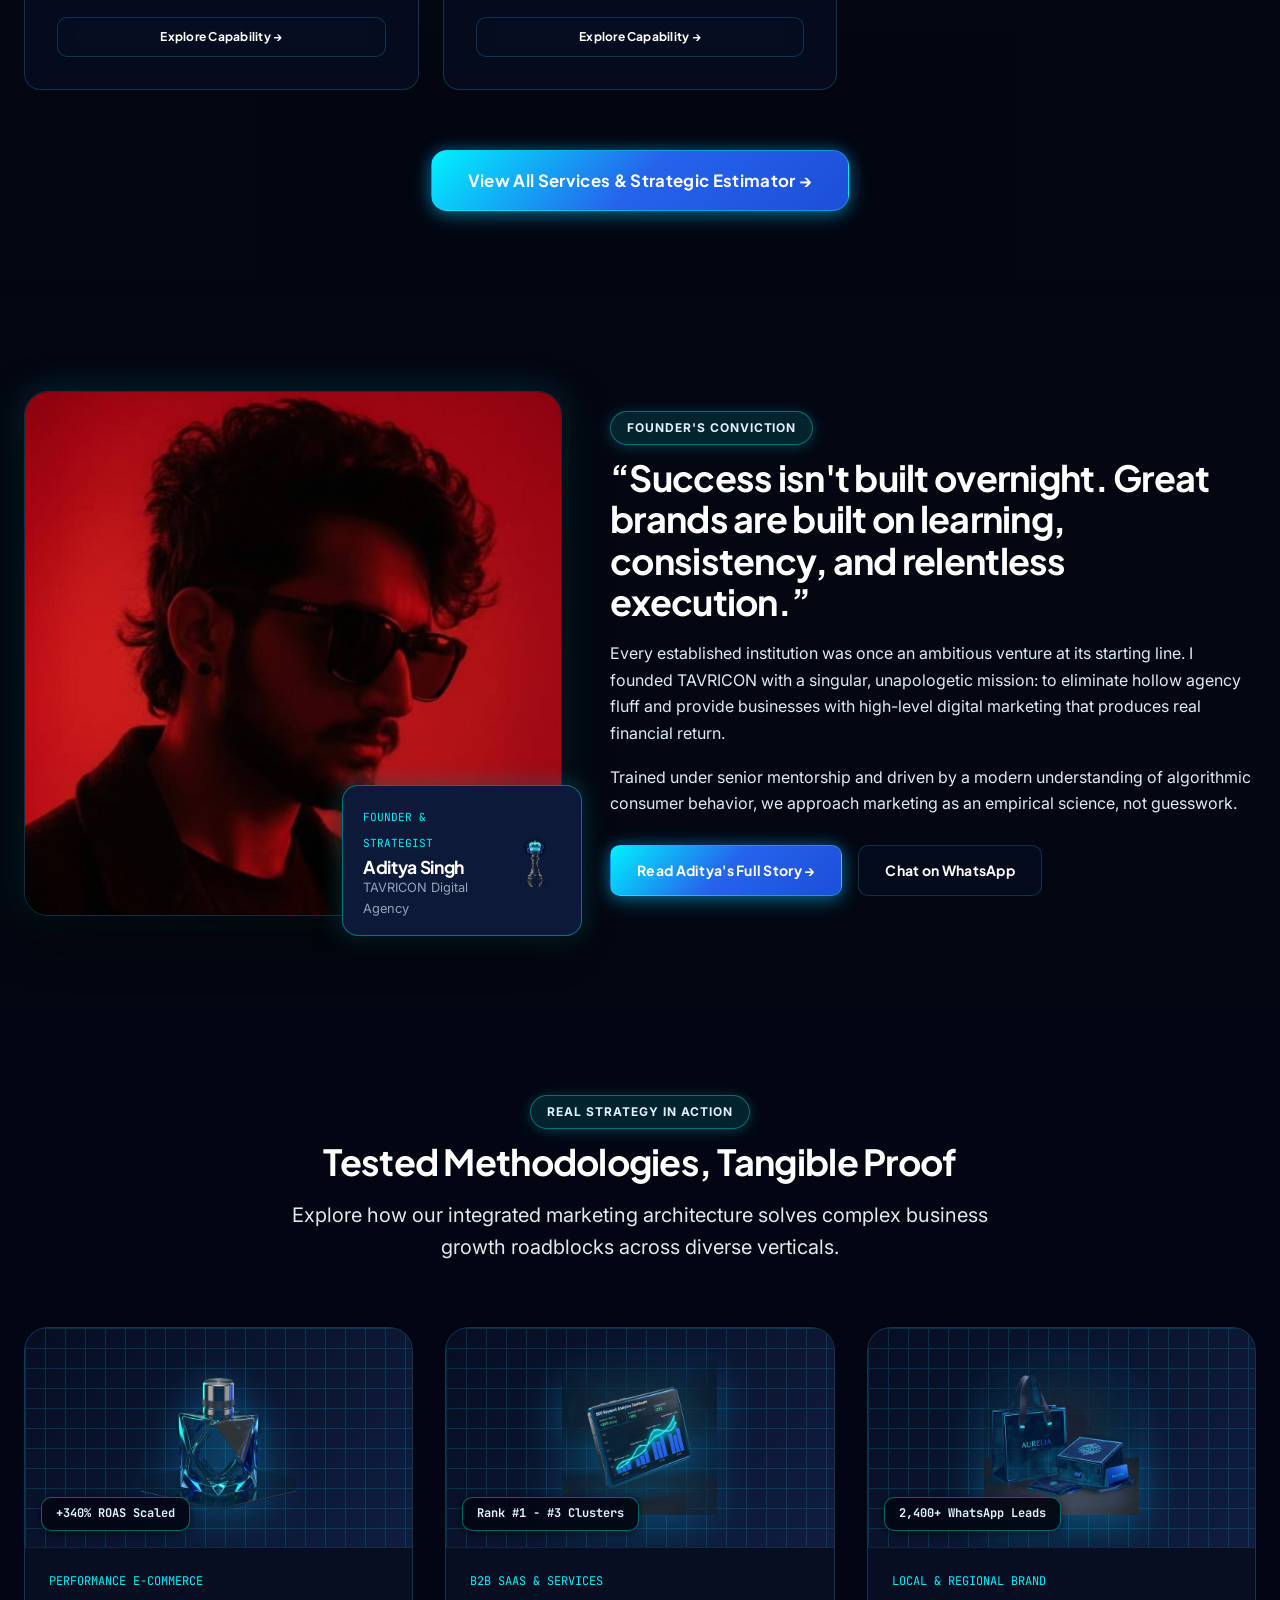
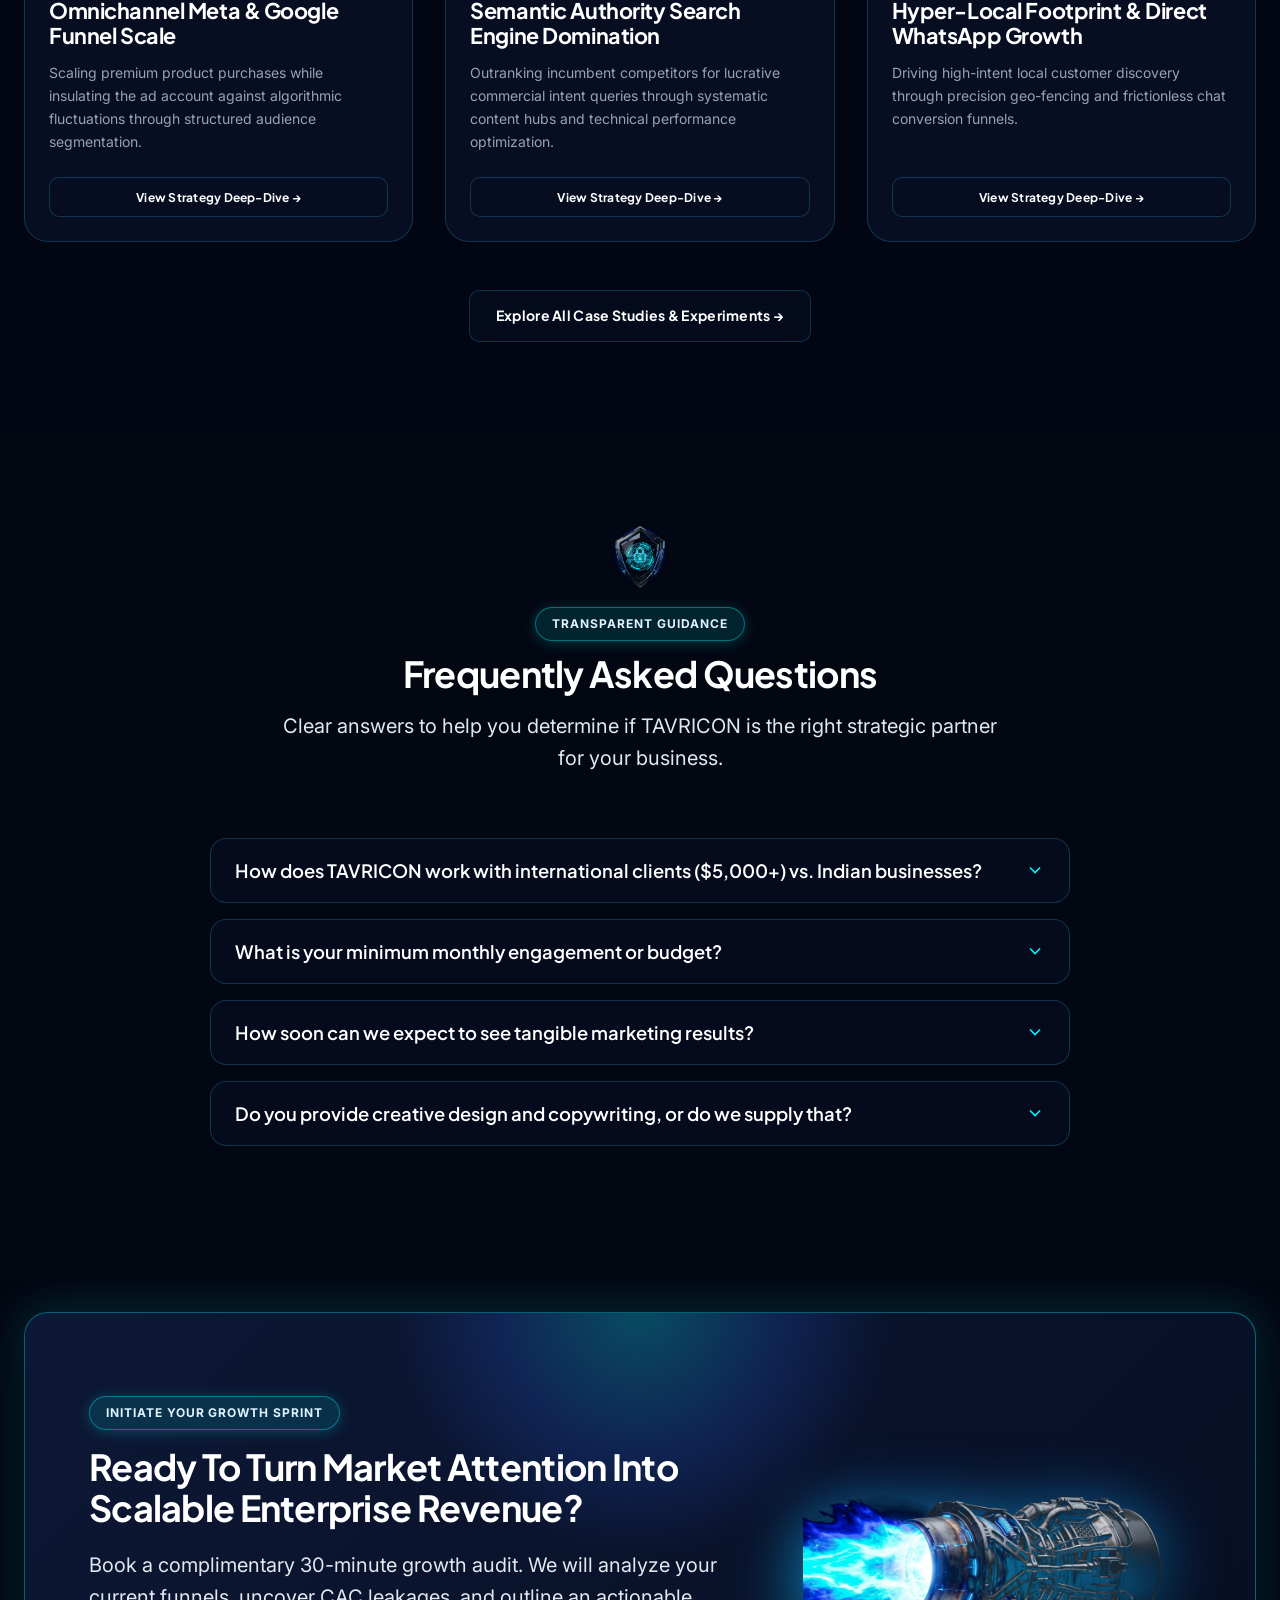
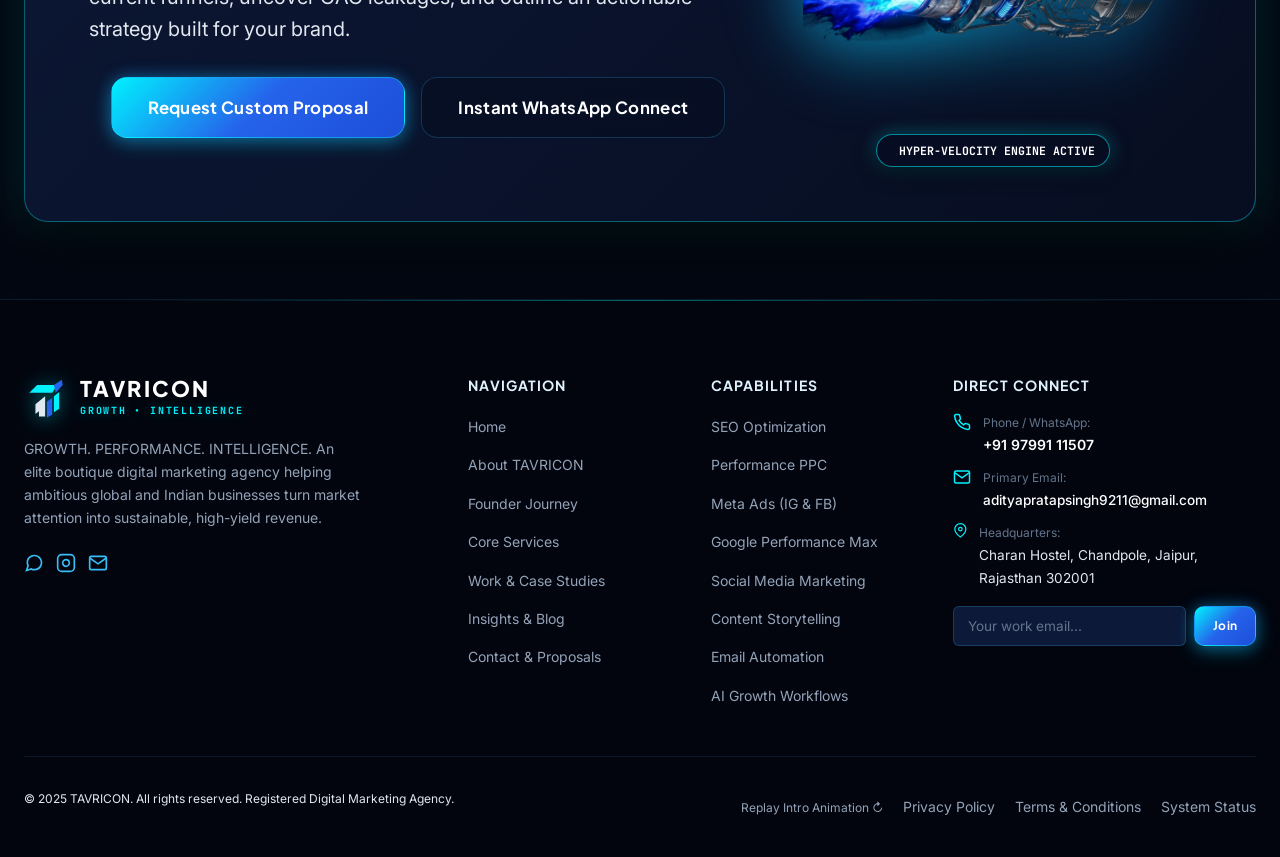
==== commit d2d16513: "Update official favicon suite and Google search brand icon from 3D monogram master artwork" ====
--- a/index.html
+++ b/index.html
@@ -37,6 +37,7 @@
   <link rel="icon" type="image/png" sizes="48x48" href="/assets/images/logo/favicon-48x48.png">
   <link rel="icon" type="image/png" sizes="96x96" href="/assets/images/logo/favicon-96x96.png">
   <link rel="icon" type="image/png" sizes="192x192" href="/assets/images/logo/favicon-192x192.png">
+  <link rel="icon" type="image/png" sizes="512x512" href="/assets/images/logo/favicon-512x512.png">
   <link rel="icon" type="image/png" sizes="32x32" href="/assets/images/logo/favicon-32x32.png">
   <link rel="icon" type="image/png" sizes="16x16" href="/assets/images/logo/favicon-16x16.png">
   <link rel="apple-touch-icon" sizes="180x180" href="/assets/images/logo/apple-touch-icon.png">
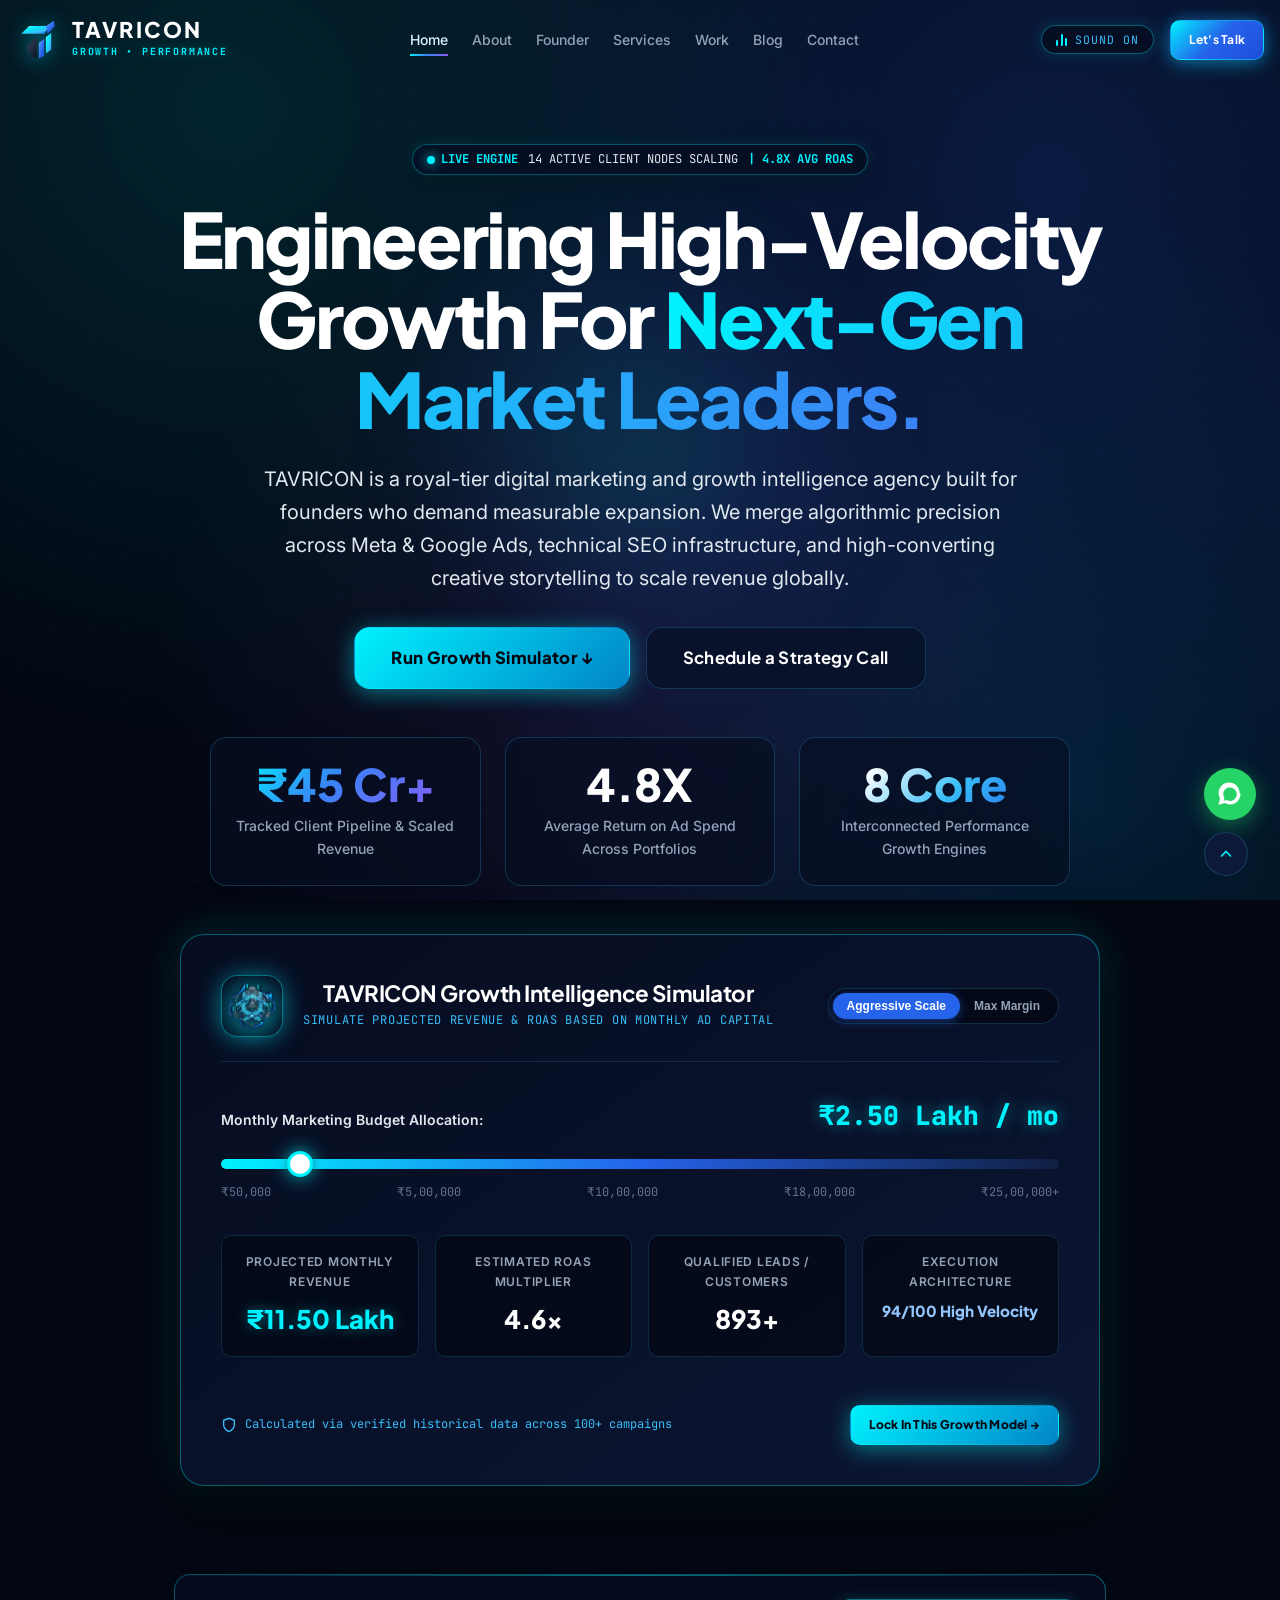
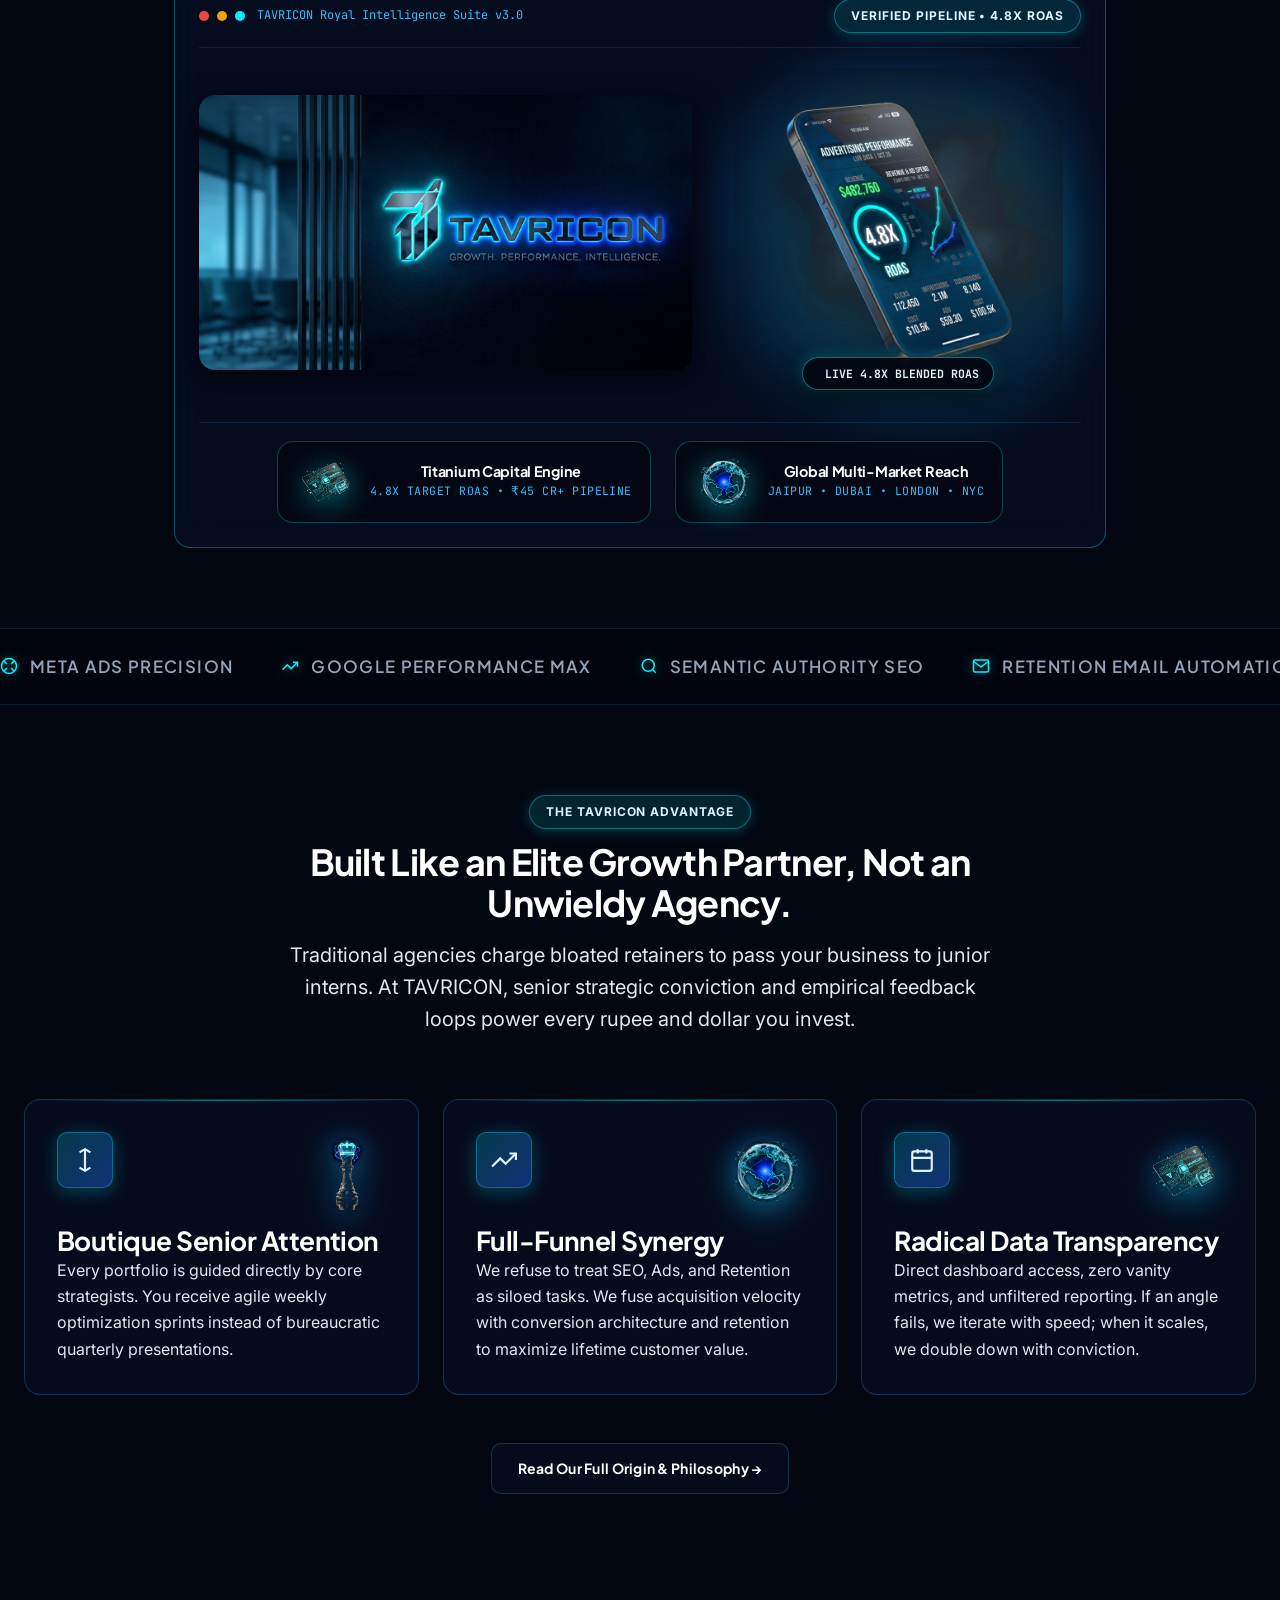
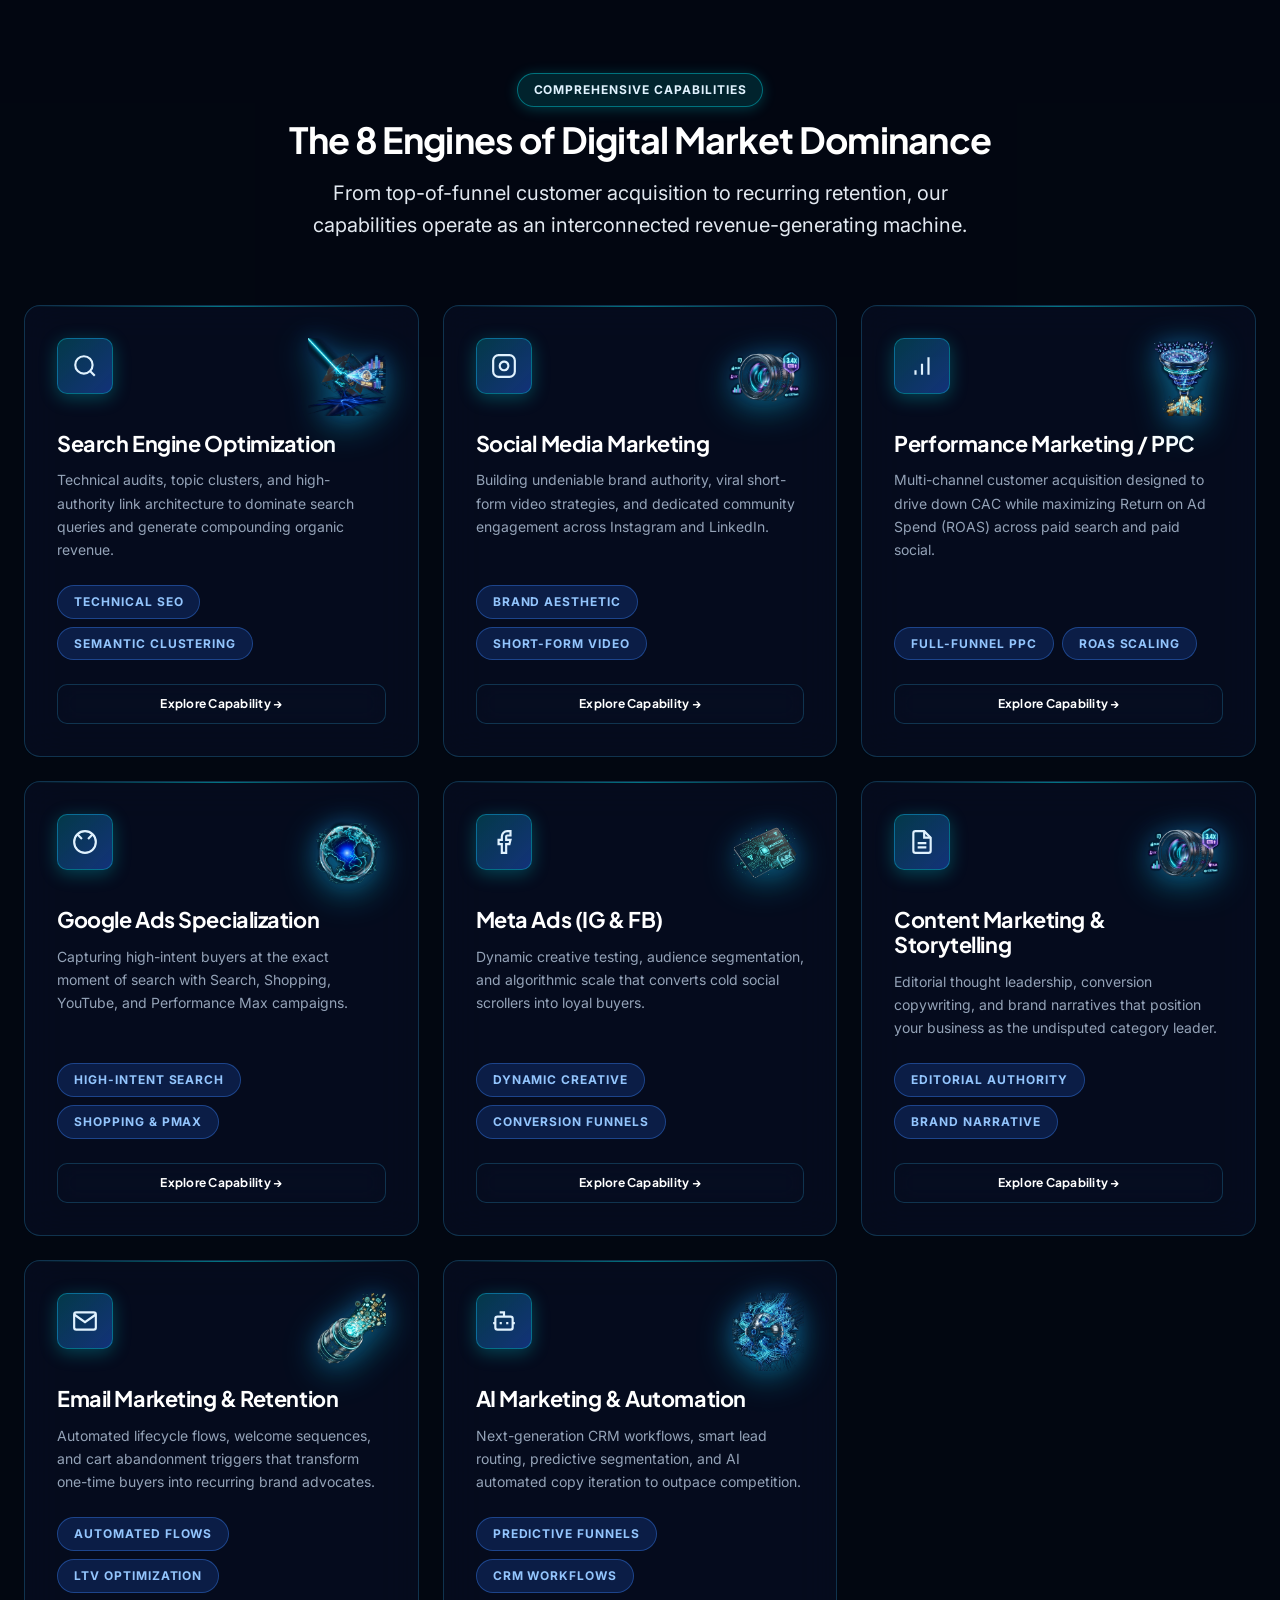
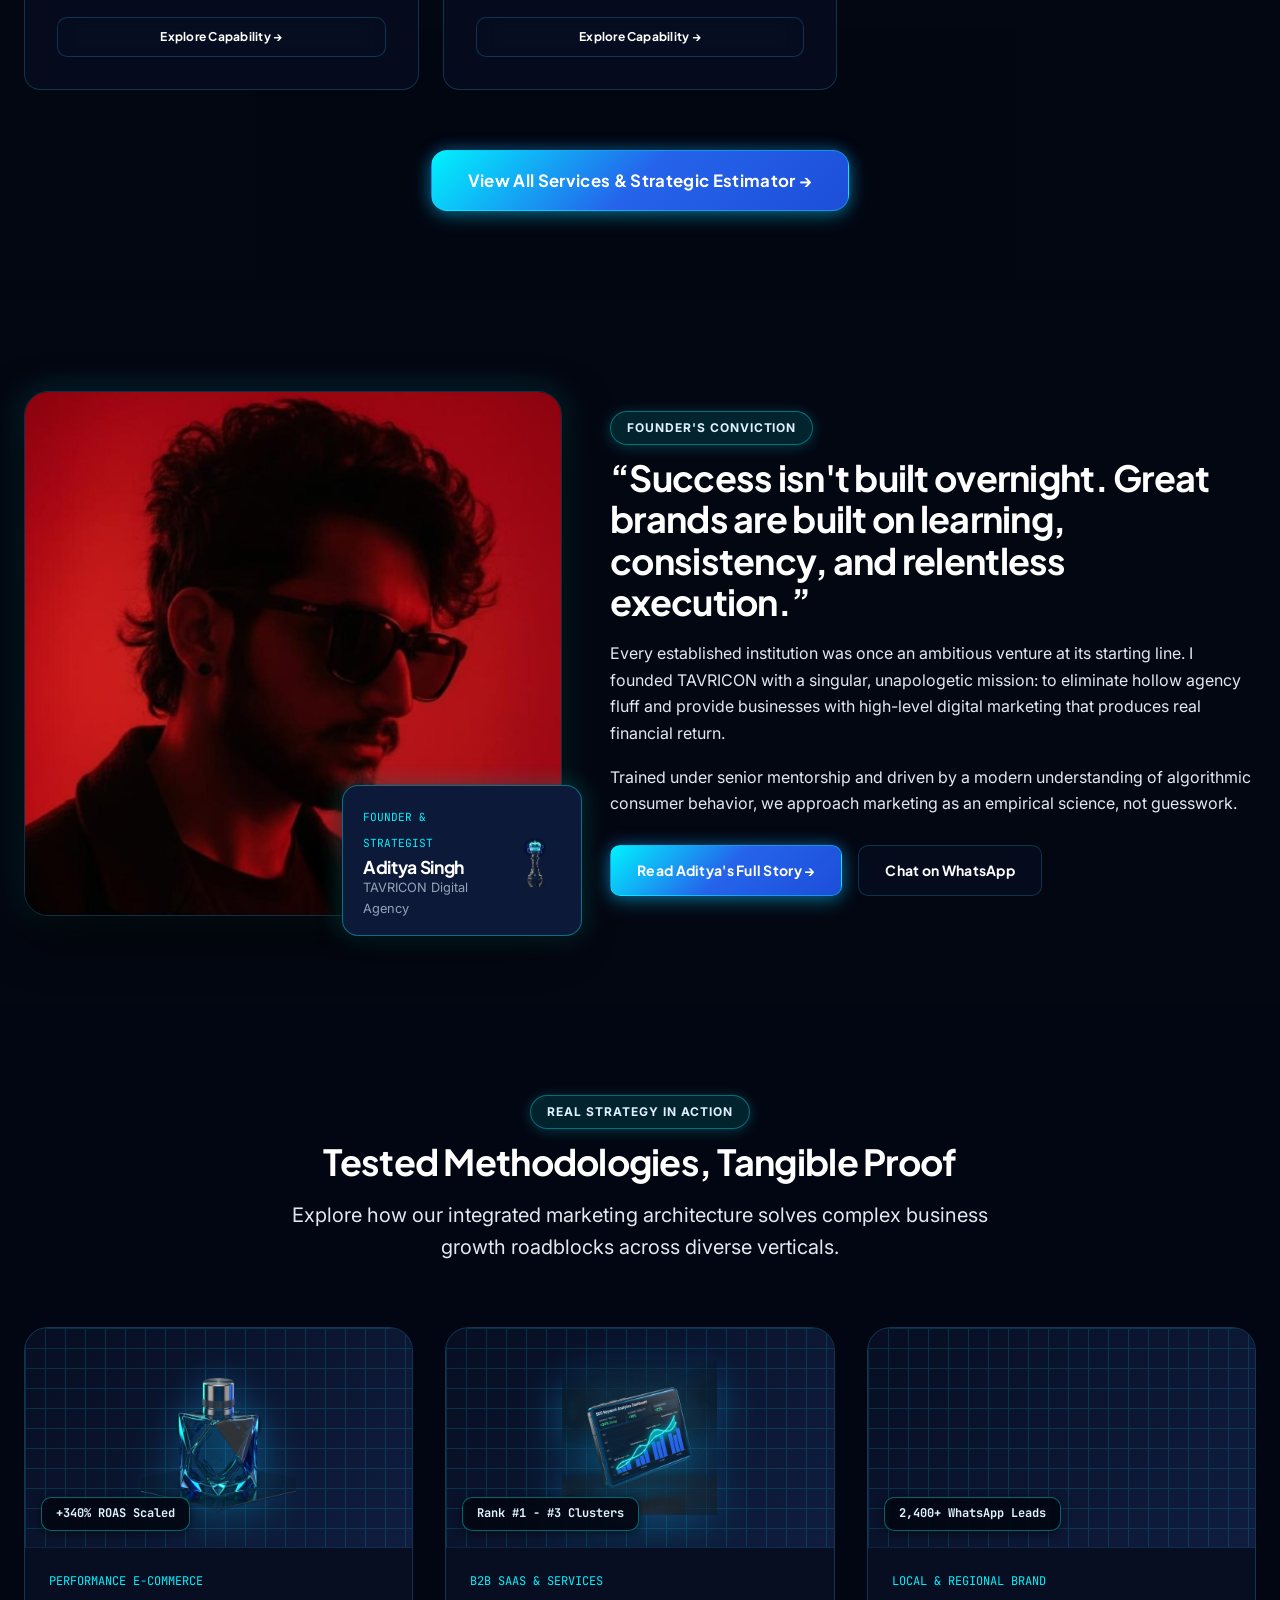
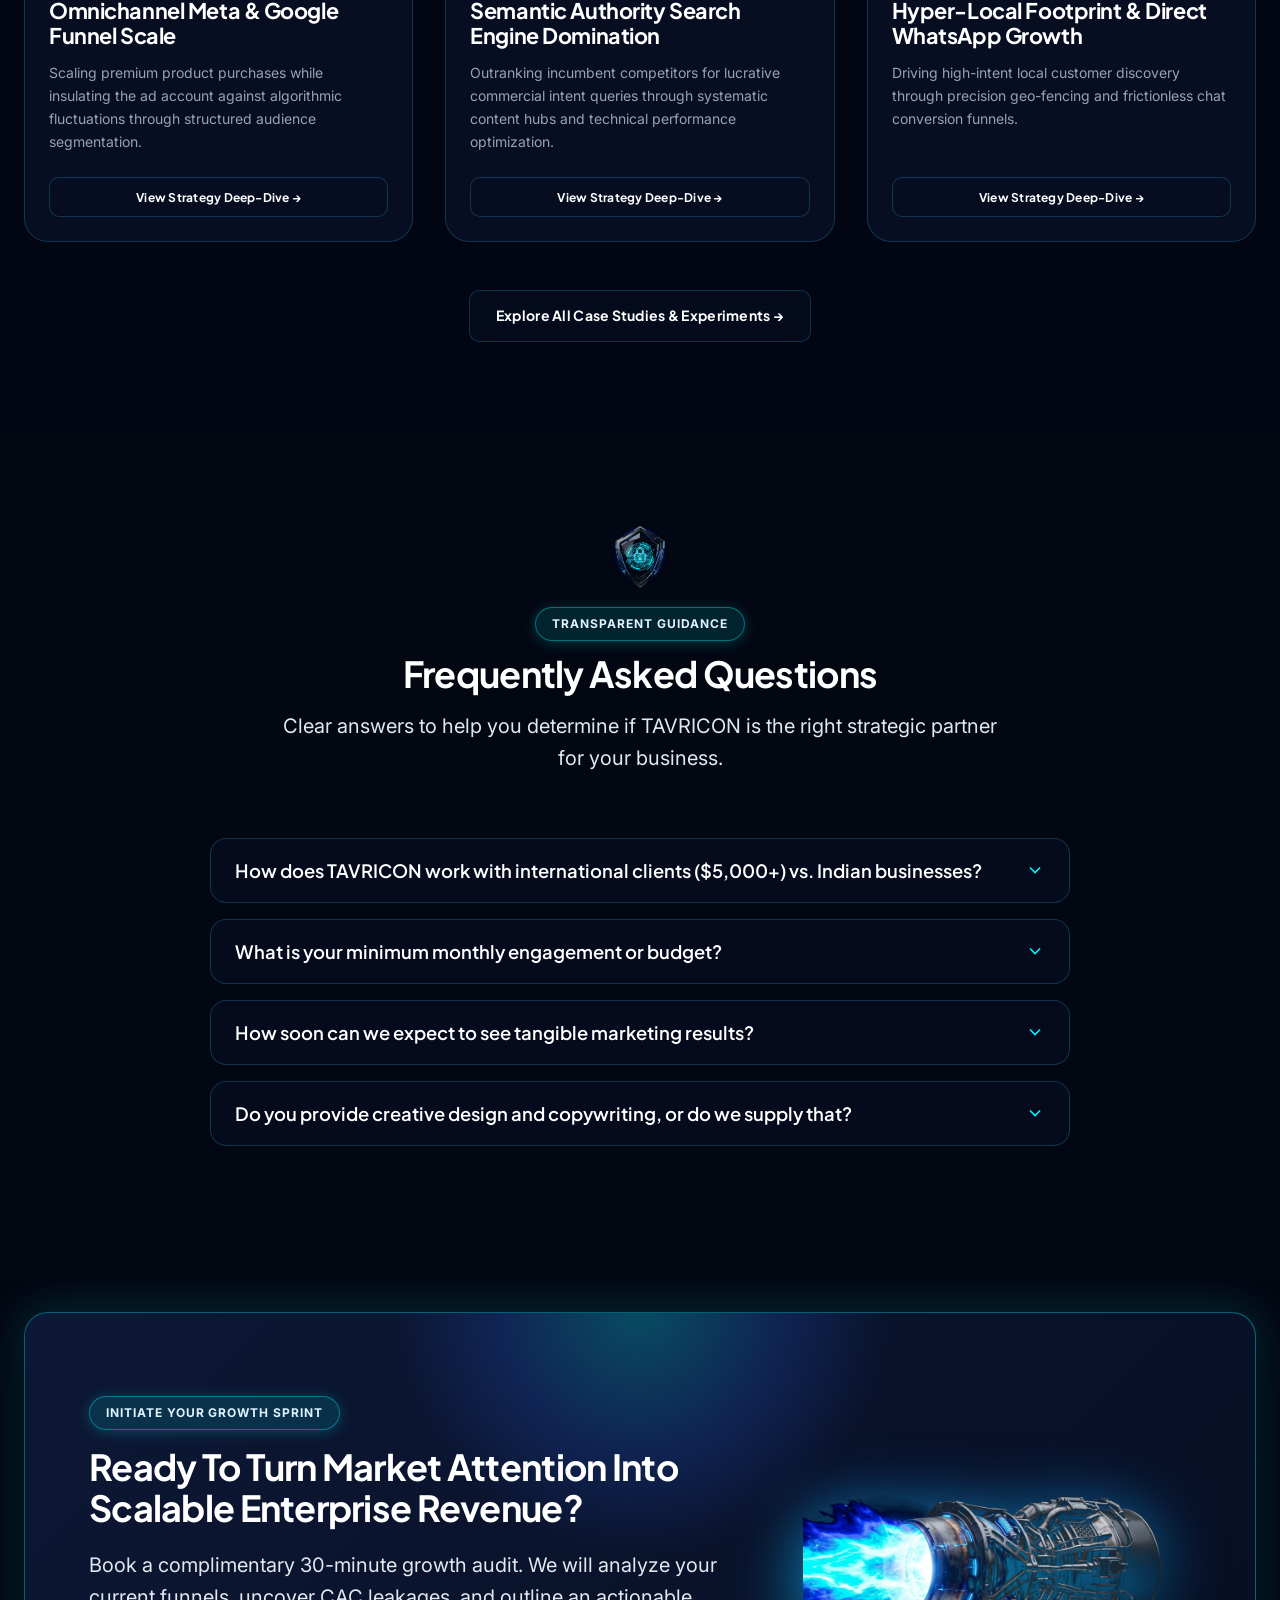
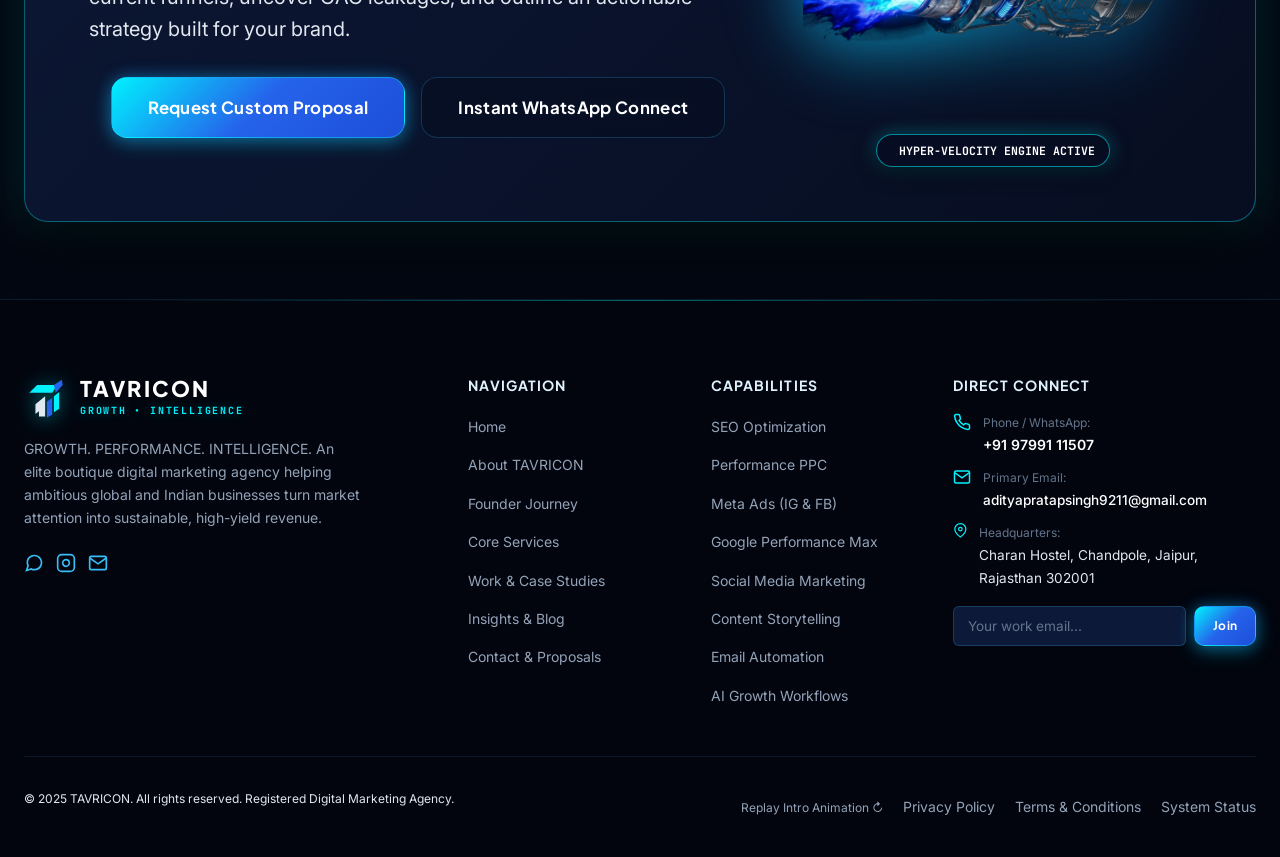
==== commit 947b3983: "Update Meta Pixel to ID 2142634756324436 across all pages" ====
--- a/index.html
+++ b/index.html
@@ -158,11 +158,11 @@
   t.src=v;s=b.getElementsByTagName(e)[0];
   s.parentNode.insertBefore(t,s)}(window, document,'script',
   'https://connect.facebook.net/en_US/fbevents.js');
-  fbq('init', '1675174714187806');
+  fbq('init', '2142634756324436');
   fbq('track', 'PageView');
   </script>
   <noscript><img height="1" width="1" style="display:none"
-  src="https://www.facebook.com/tr?id=1675174714187806&ev=PageView&noscript=1"
+  src="https://www.facebook.com/tr?id=2142634756324436&ev=PageView&noscript=1"
   /></noscript>
   <!-- End Meta Pixel Code -->
 </head>
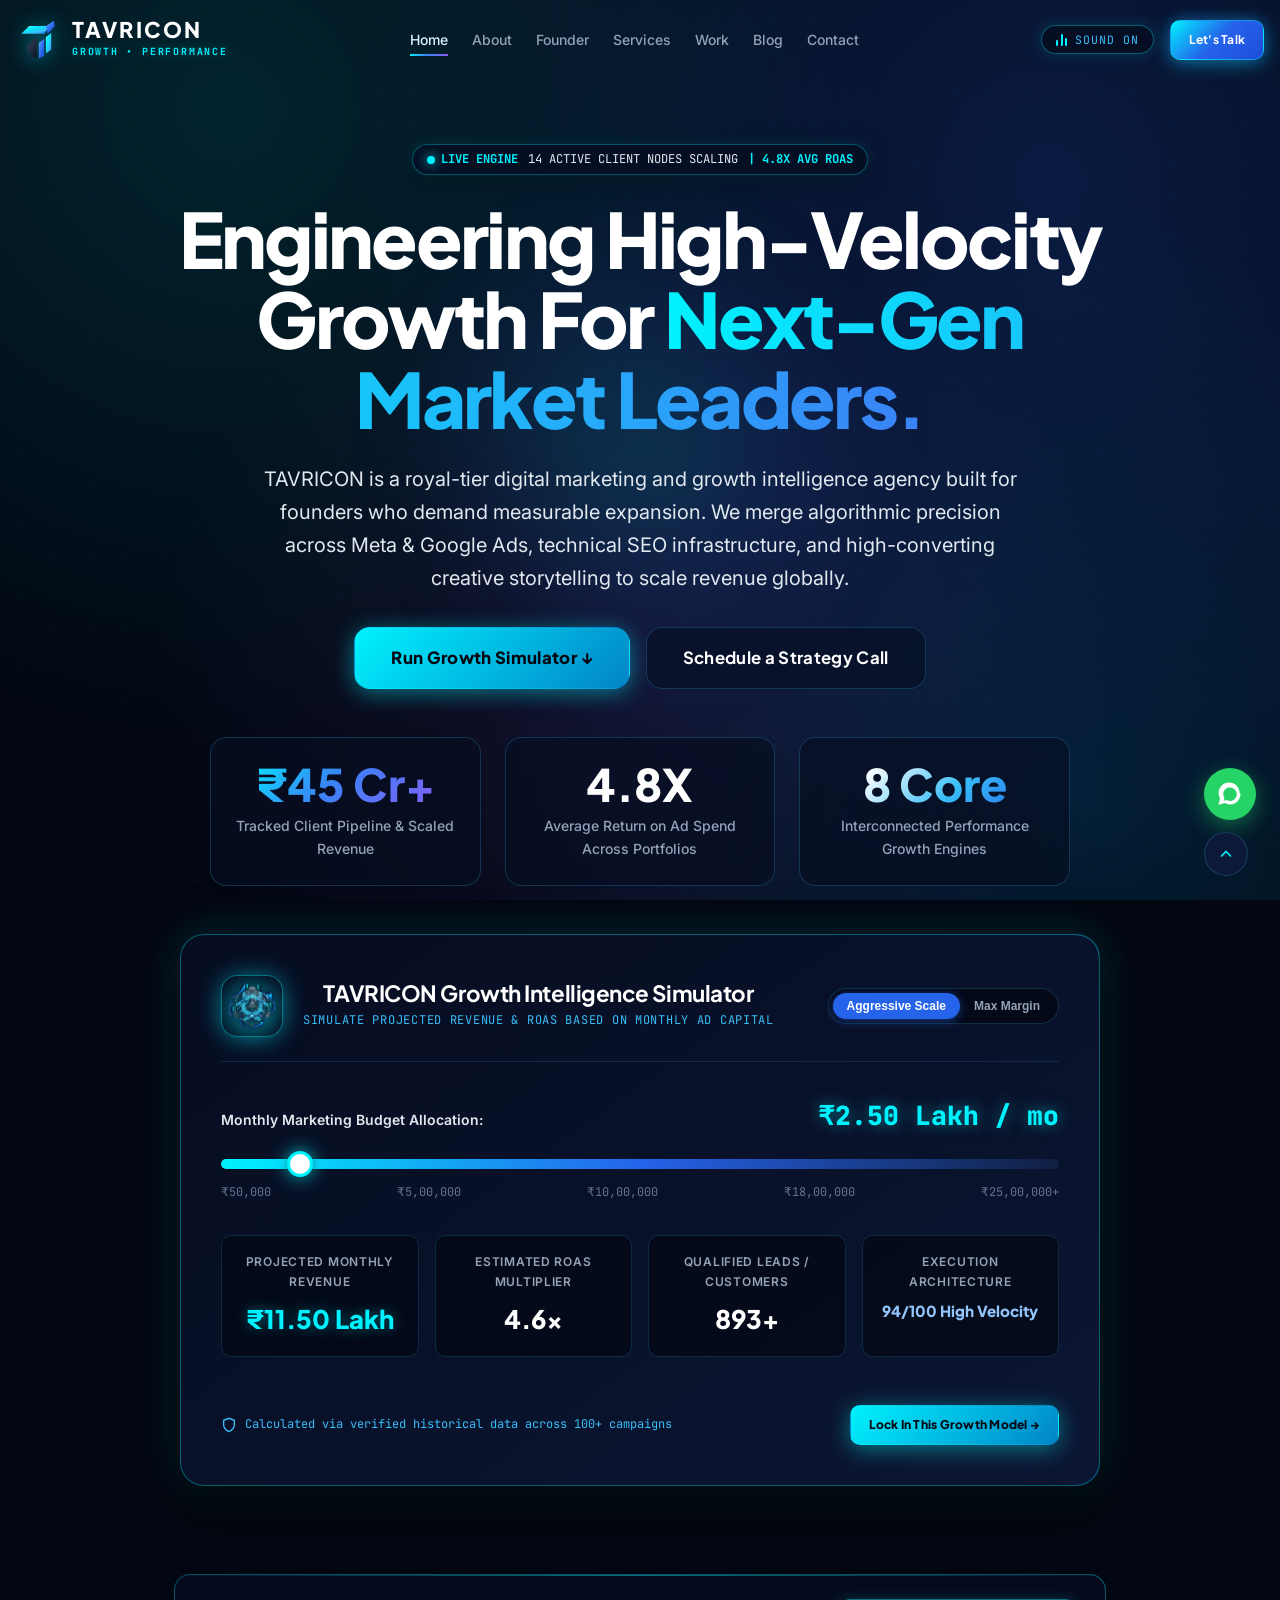
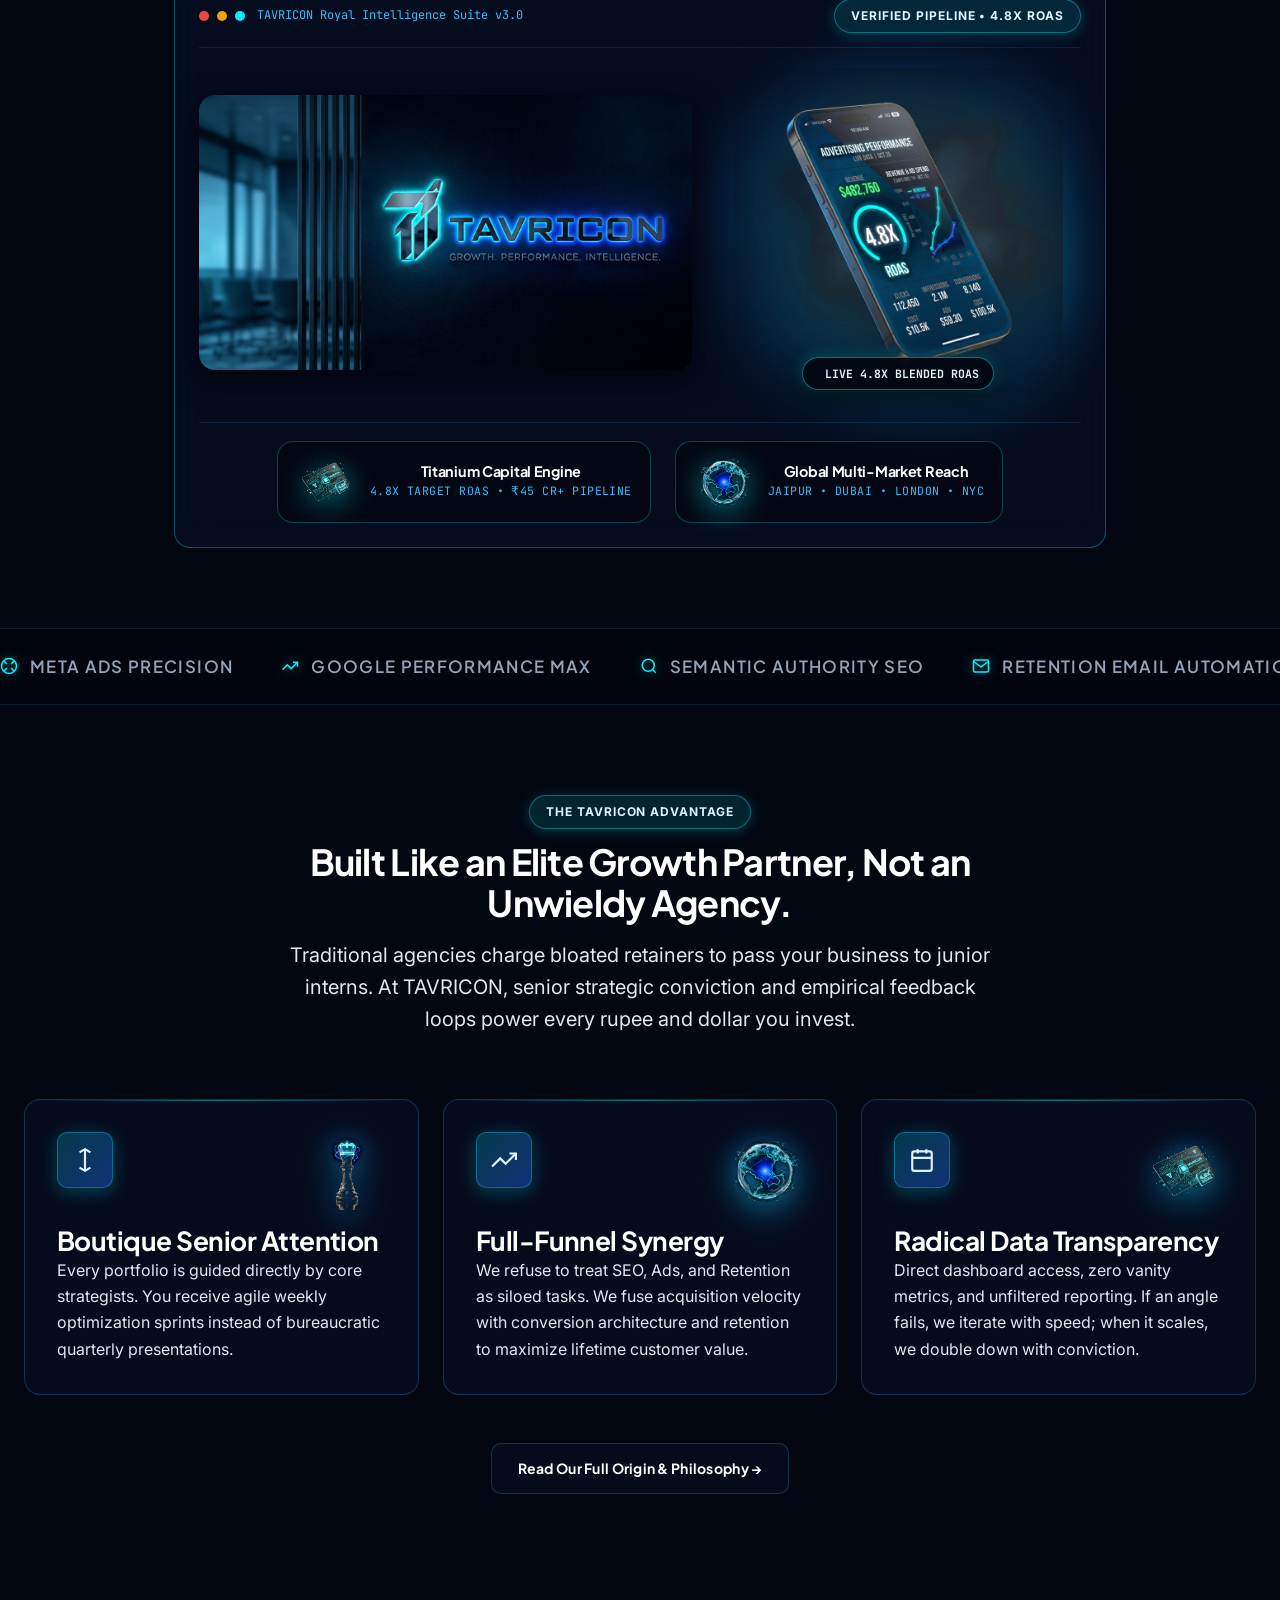
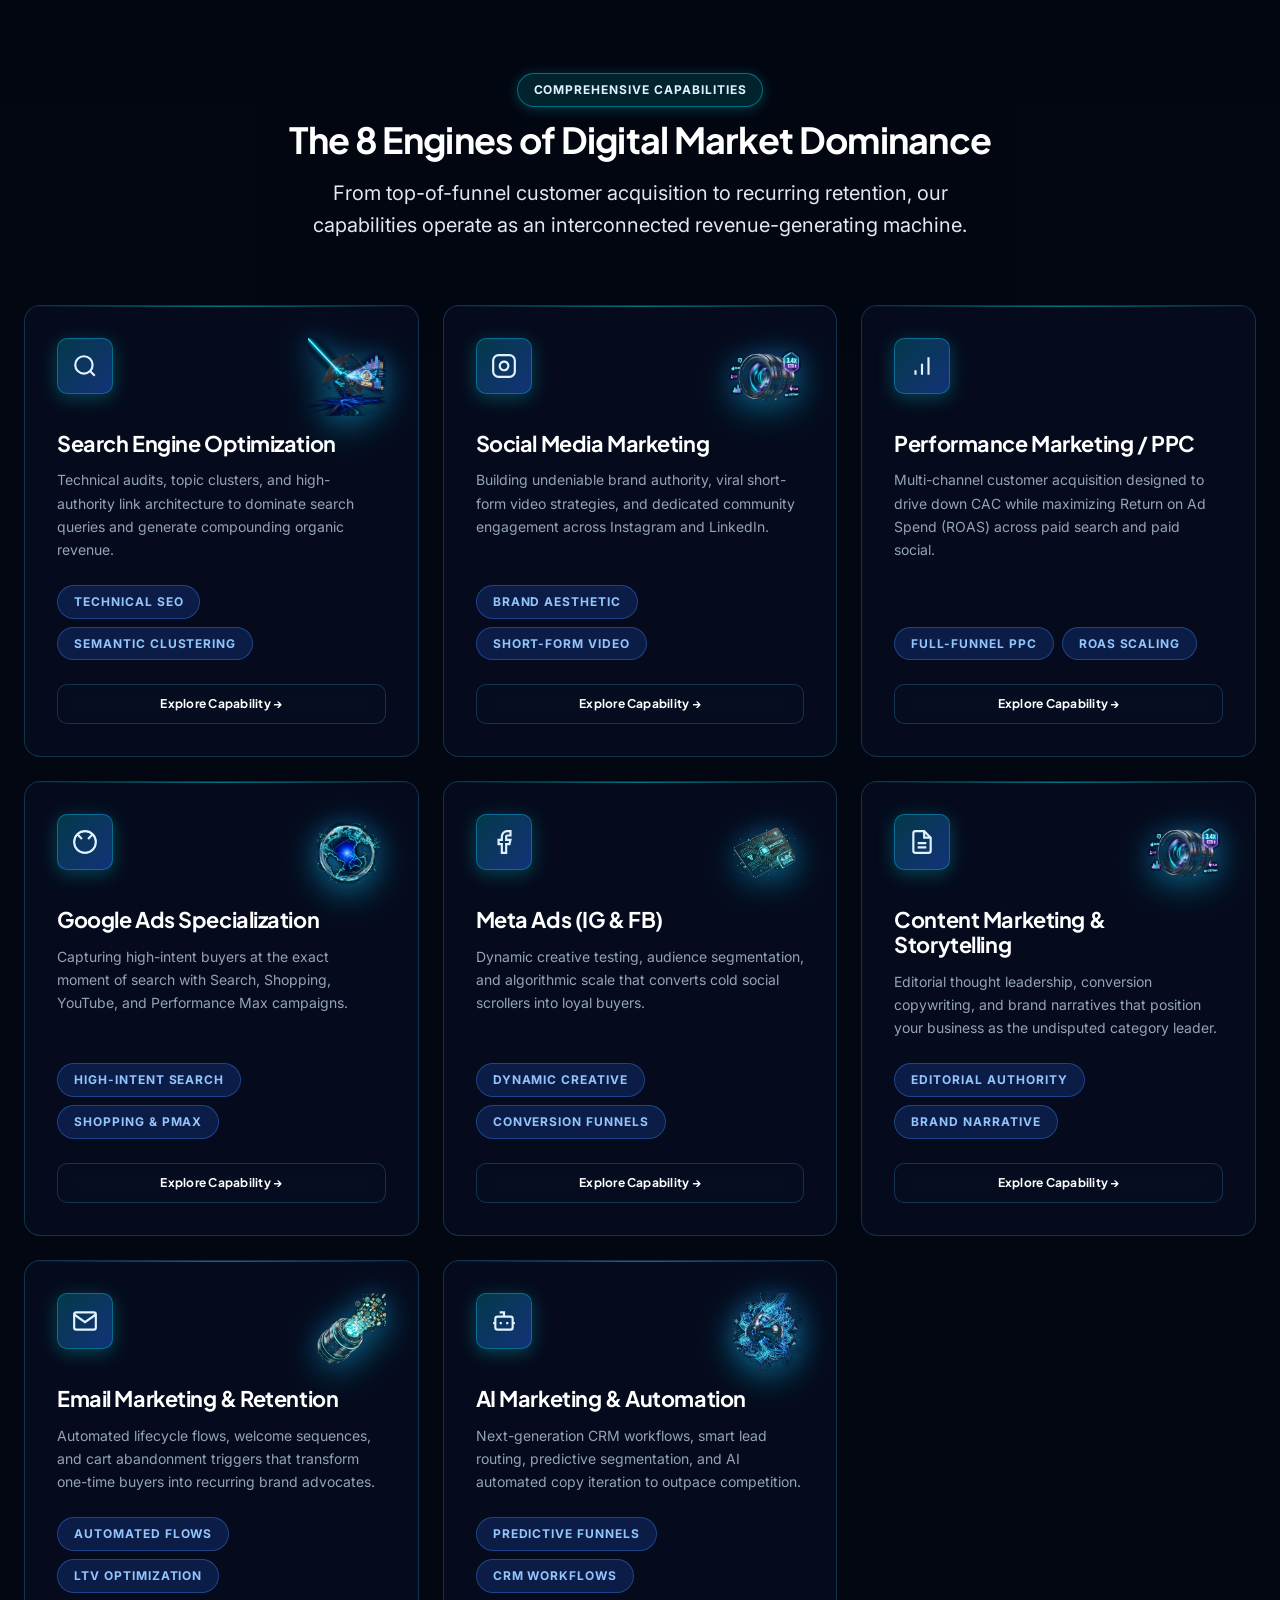
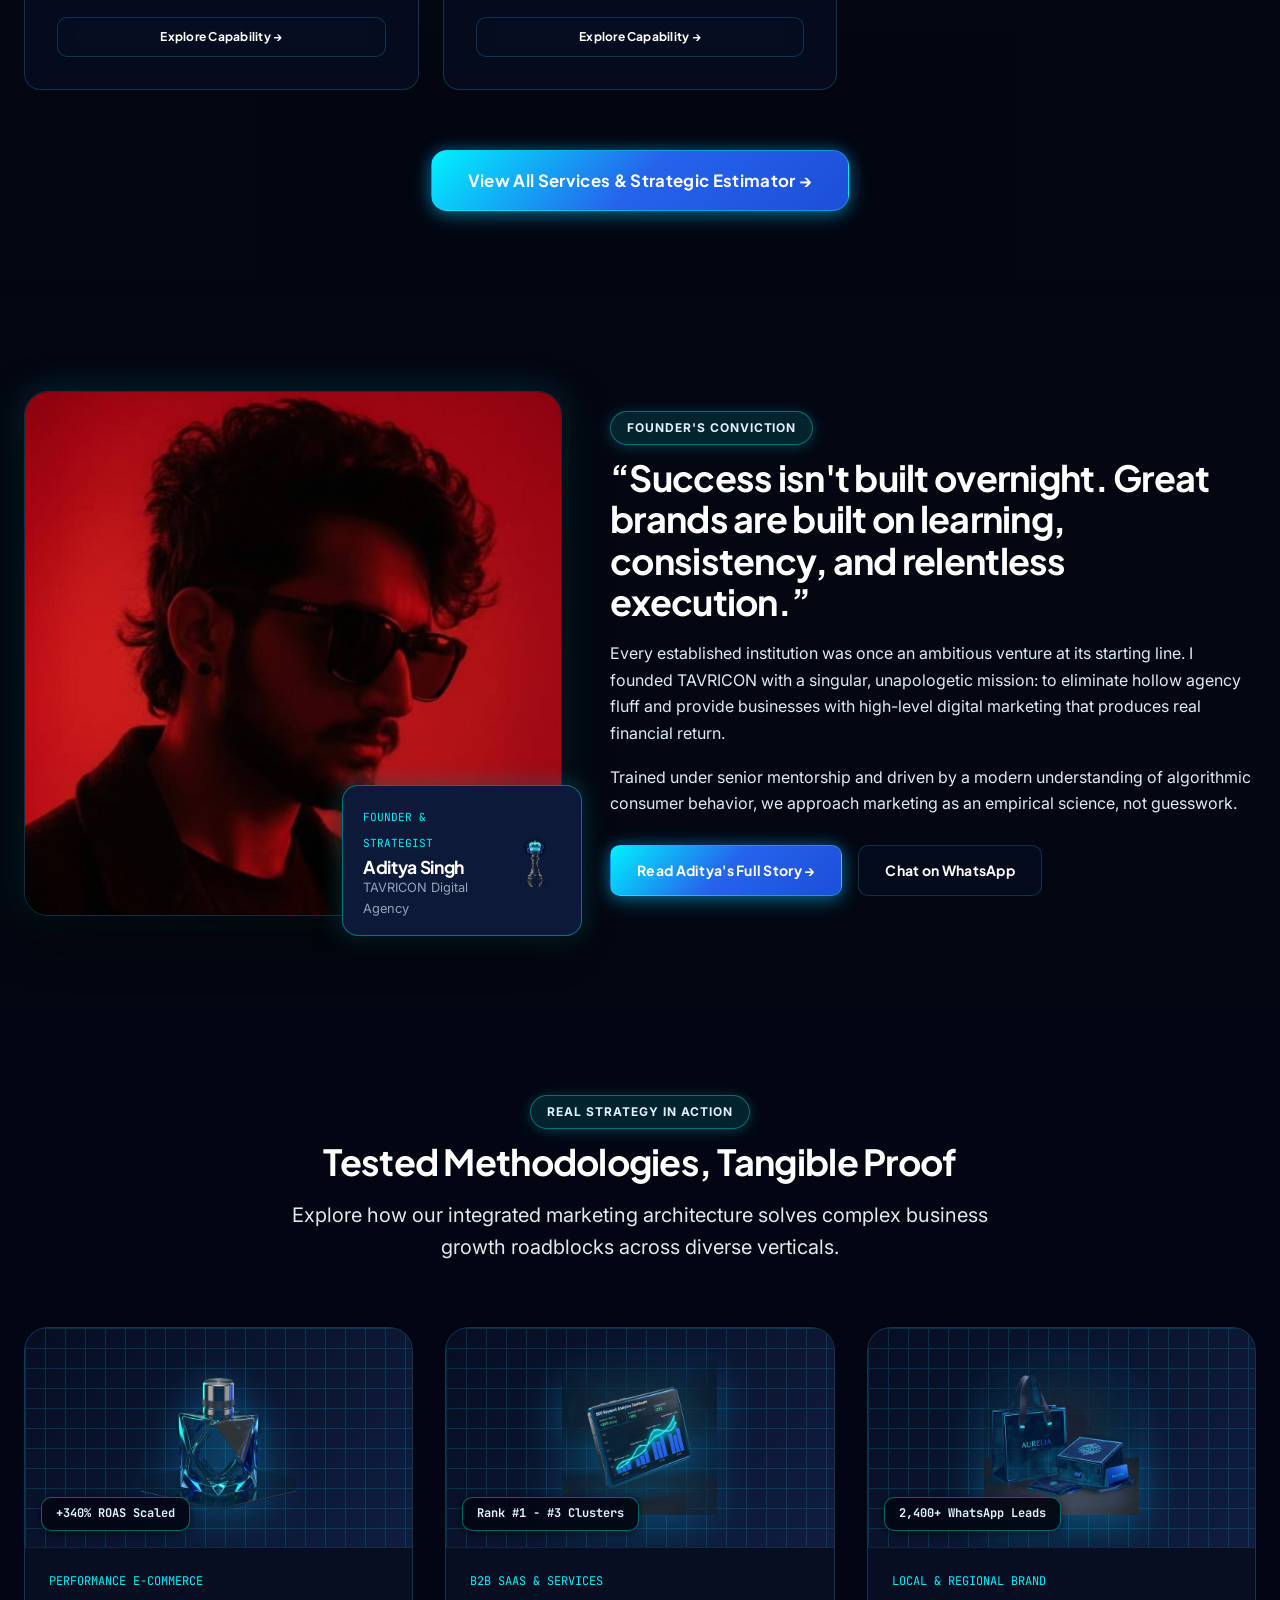
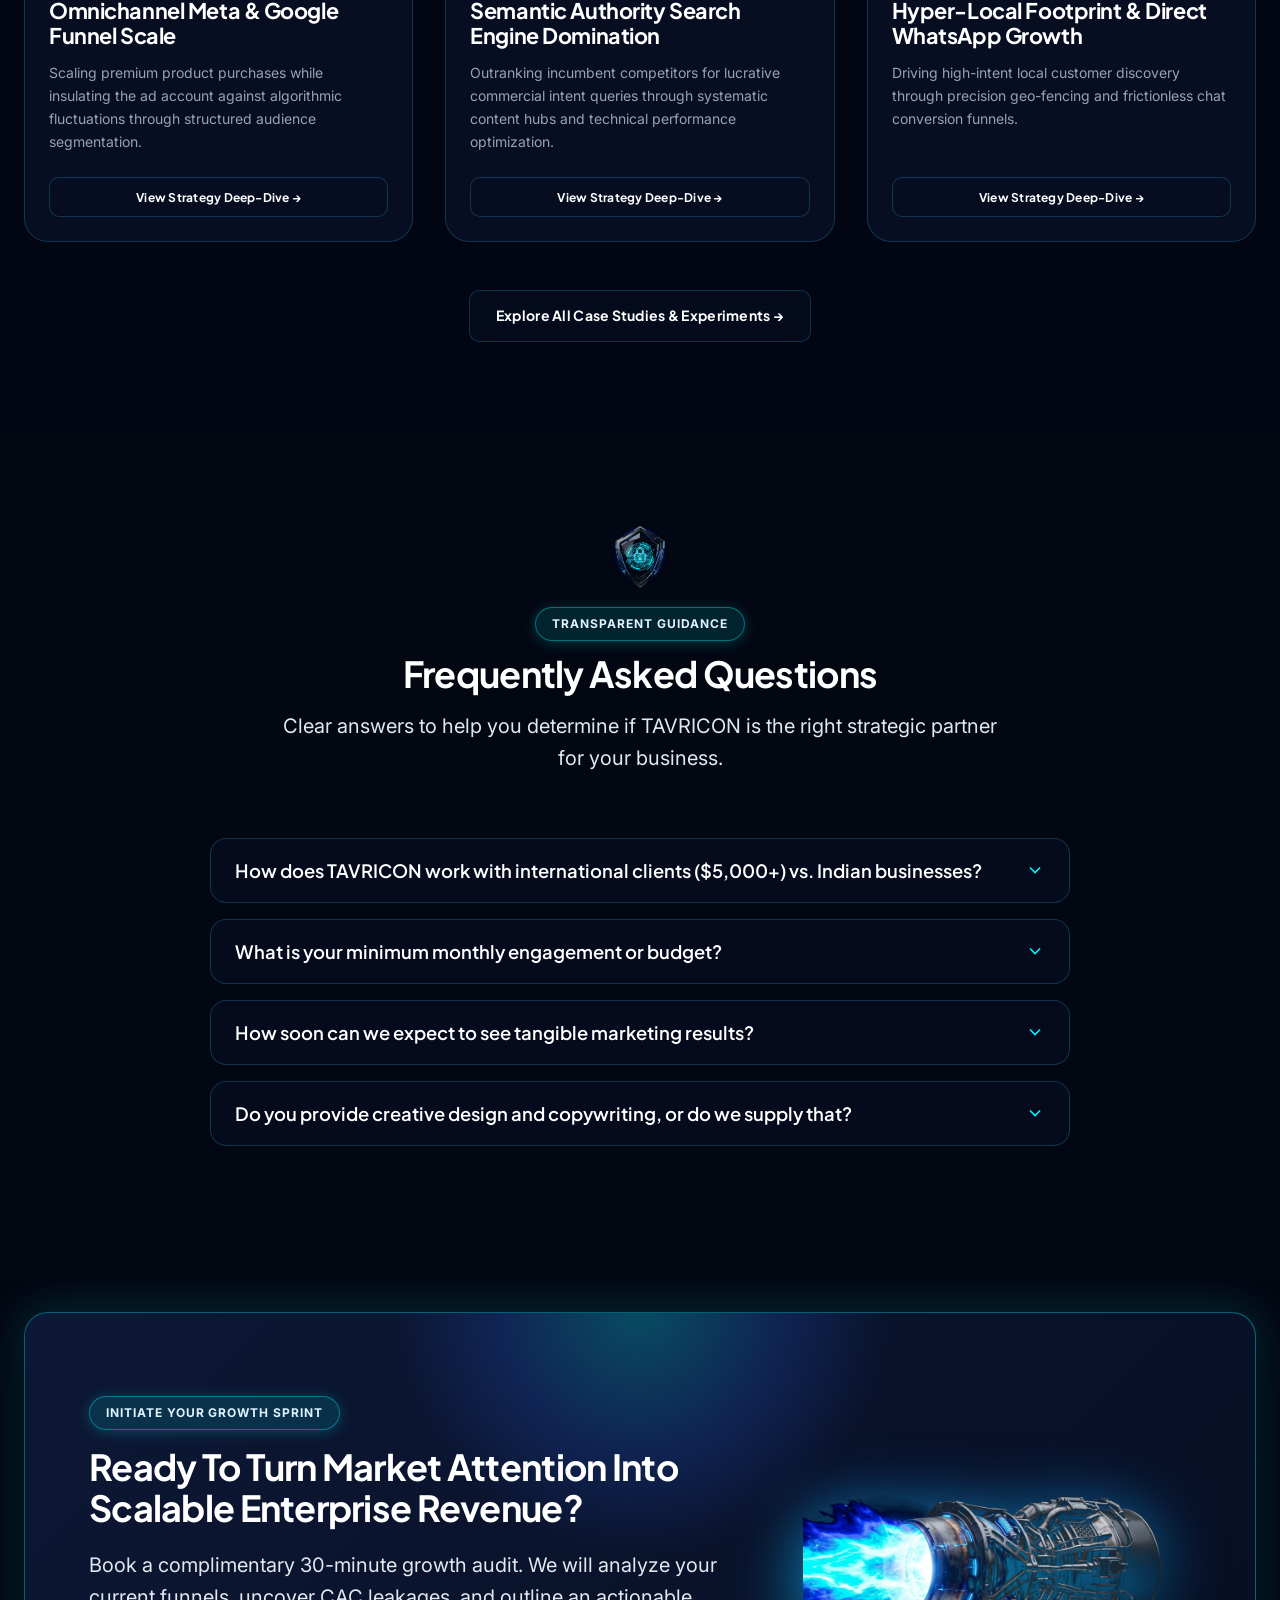
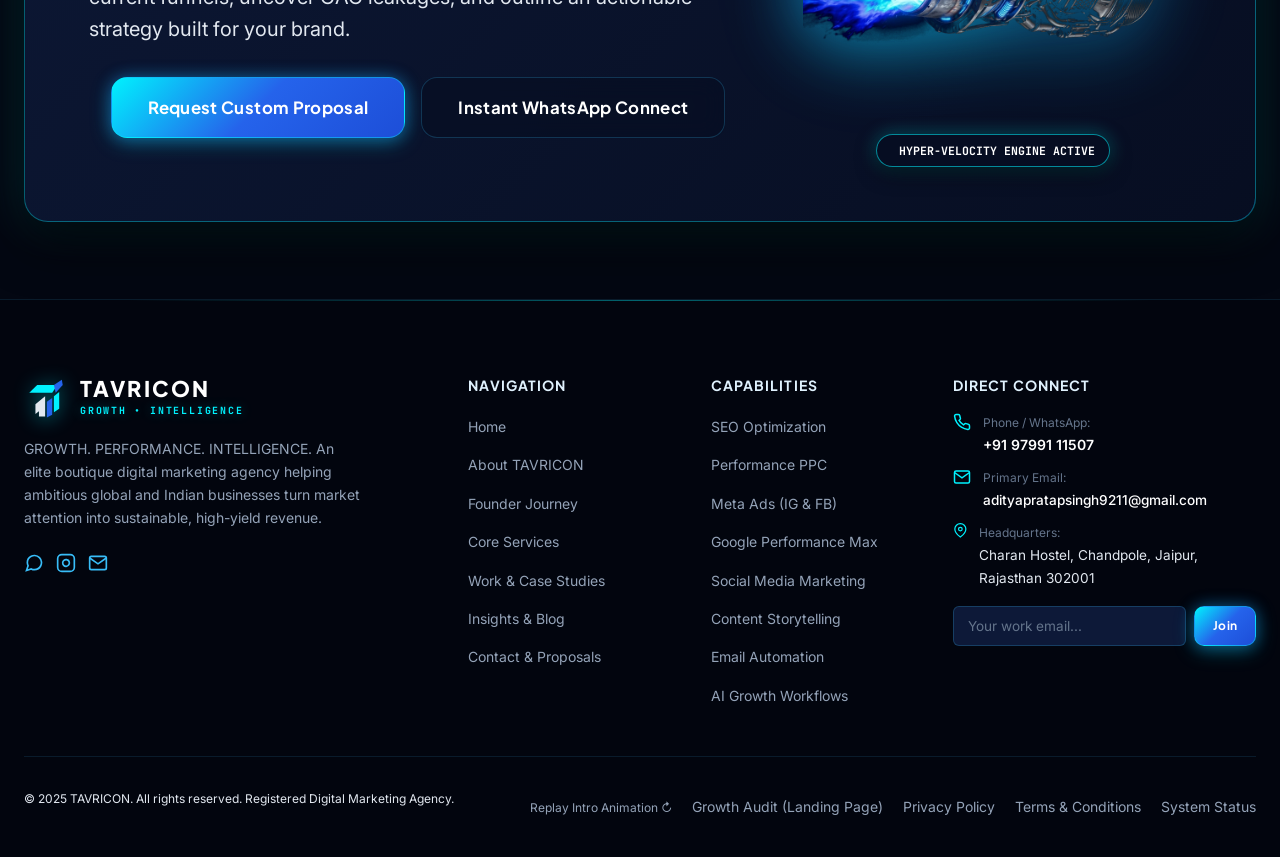
==== commit 20bb9617: "Create dedicated high-converting performance marketing landing page (landing.html)" ====
--- a/index.html
+++ b/index.html
@@ -1,4 +1,4 @@
-﻿<!DOCTYPE html>
+<!DOCTYPE html>
 <html lang="en">
 <head>
   <meta charset="UTF-8">
@@ -1028,6 +1028,7 @@
         <p>&copy; 2025 TAVRICON. All rights reserved. Registered Digital Marketing Agency.</p>
         <div class="footer-legal-links">
           <button type="button" class="footer-link replay-reveal-btn" onclick="window.replayBrandReveal &amp;&amp; window.replayBrandReveal();">Replay Intro Animation ↻</button>
+          <a href="landing.html" class="footer-link">Growth Audit (Landing Page)</a>
           <a href="privacy.html" class="footer-link">Privacy Policy</a>
           <a href="terms.html" class="footer-link">Terms &amp; Conditions</a>
           <a href="404.html" class="footer-link">System Status</a>
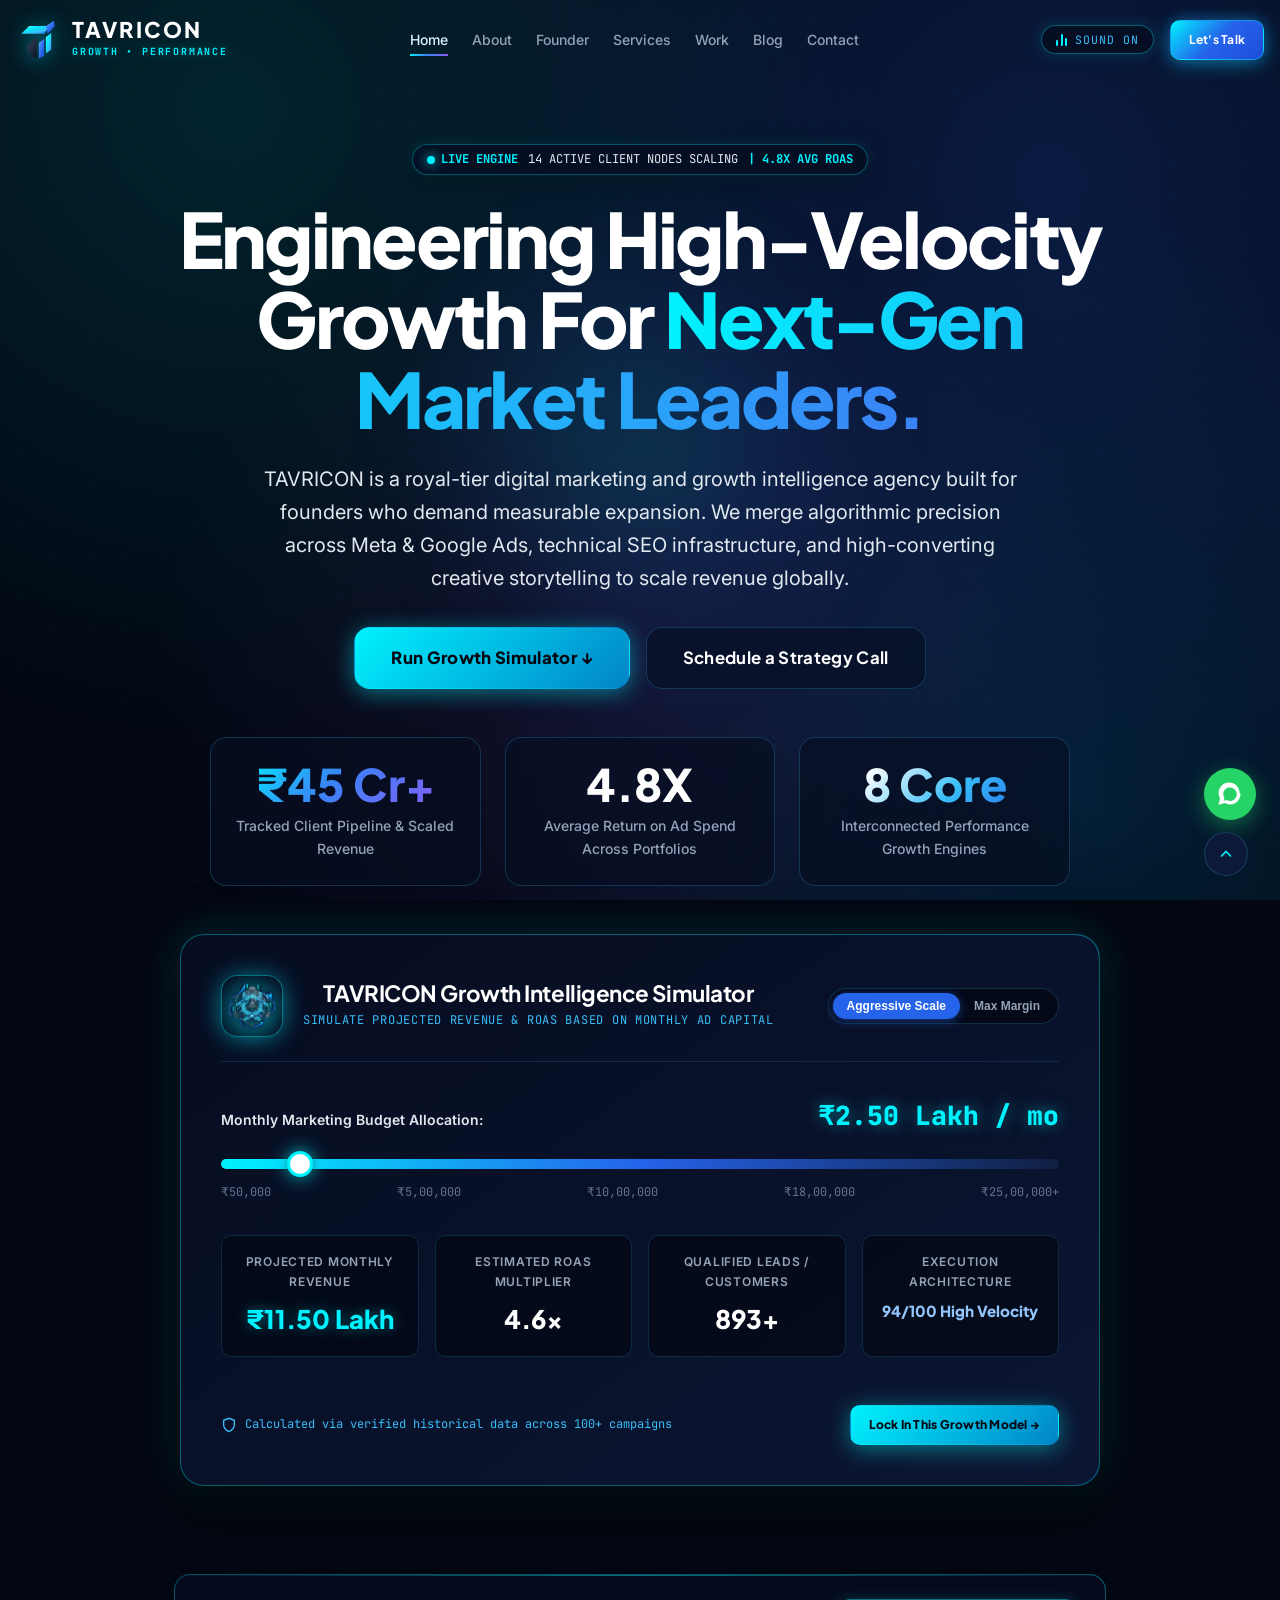
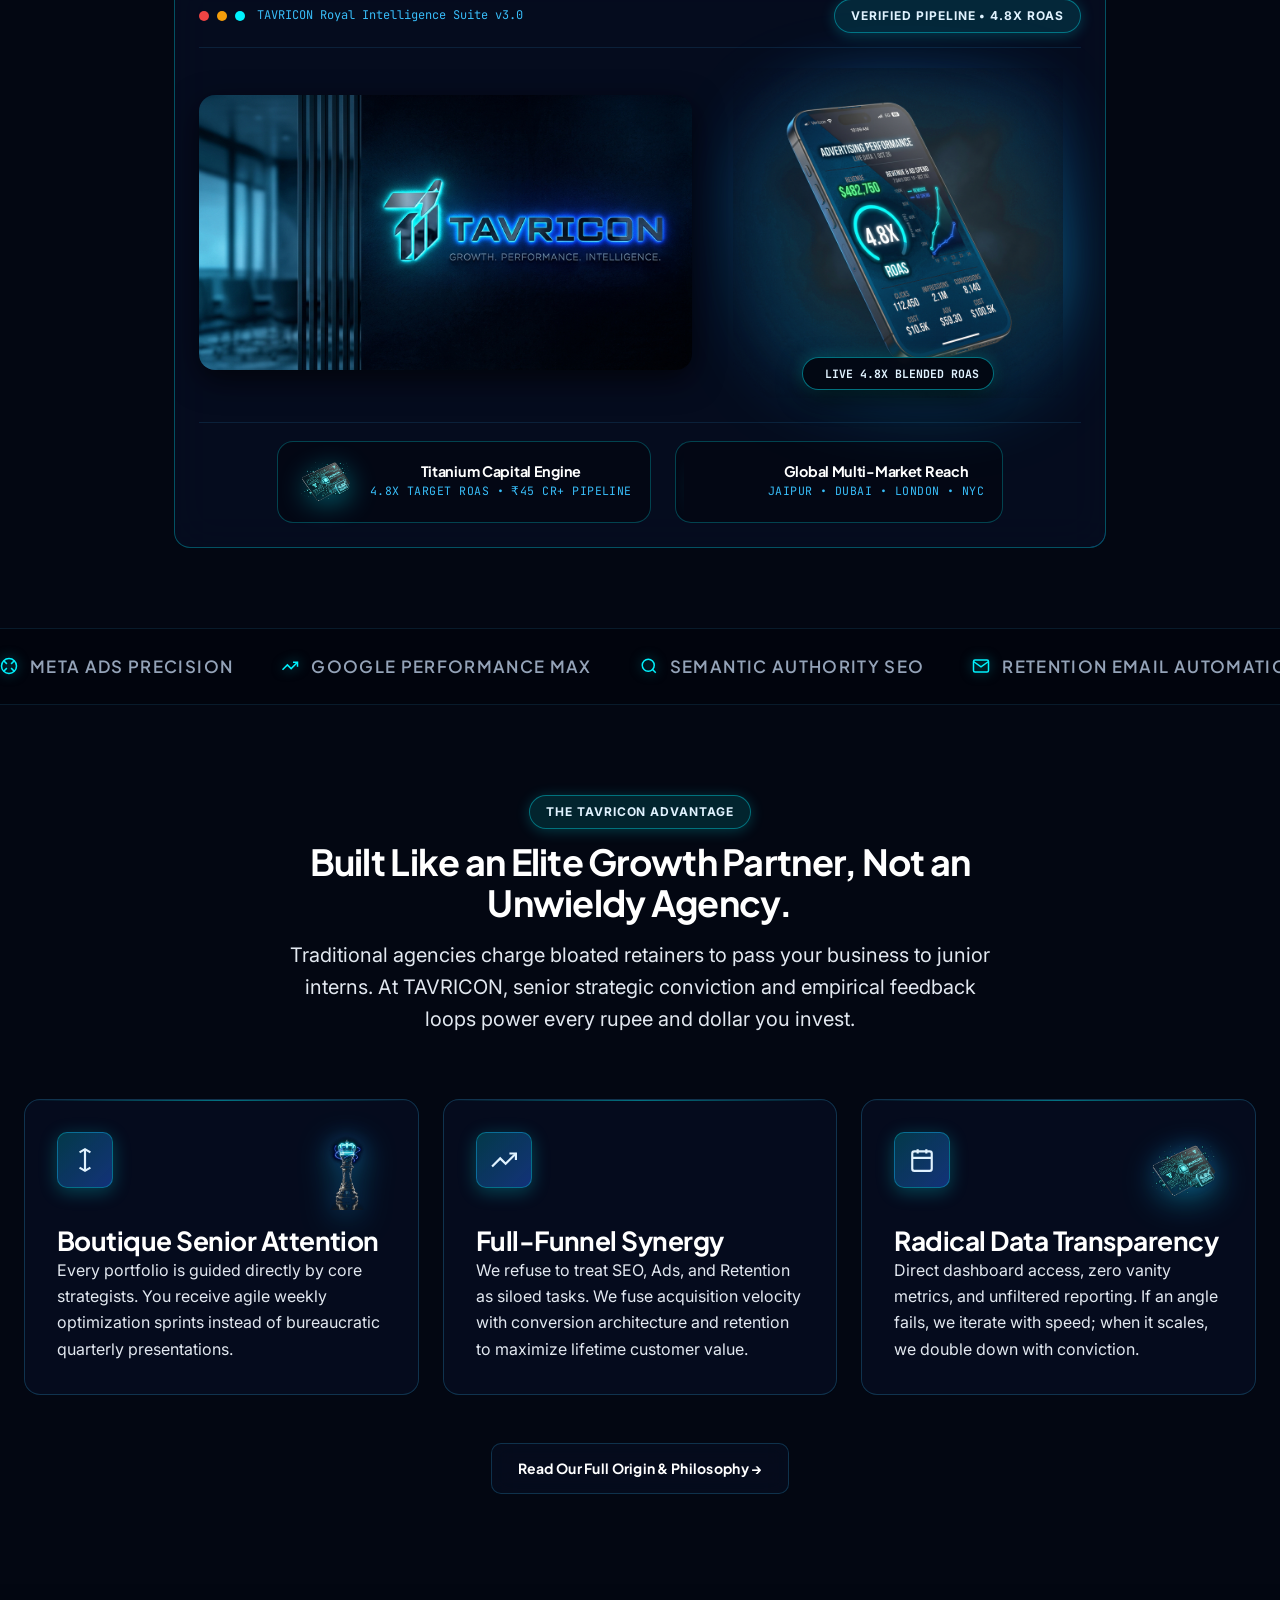
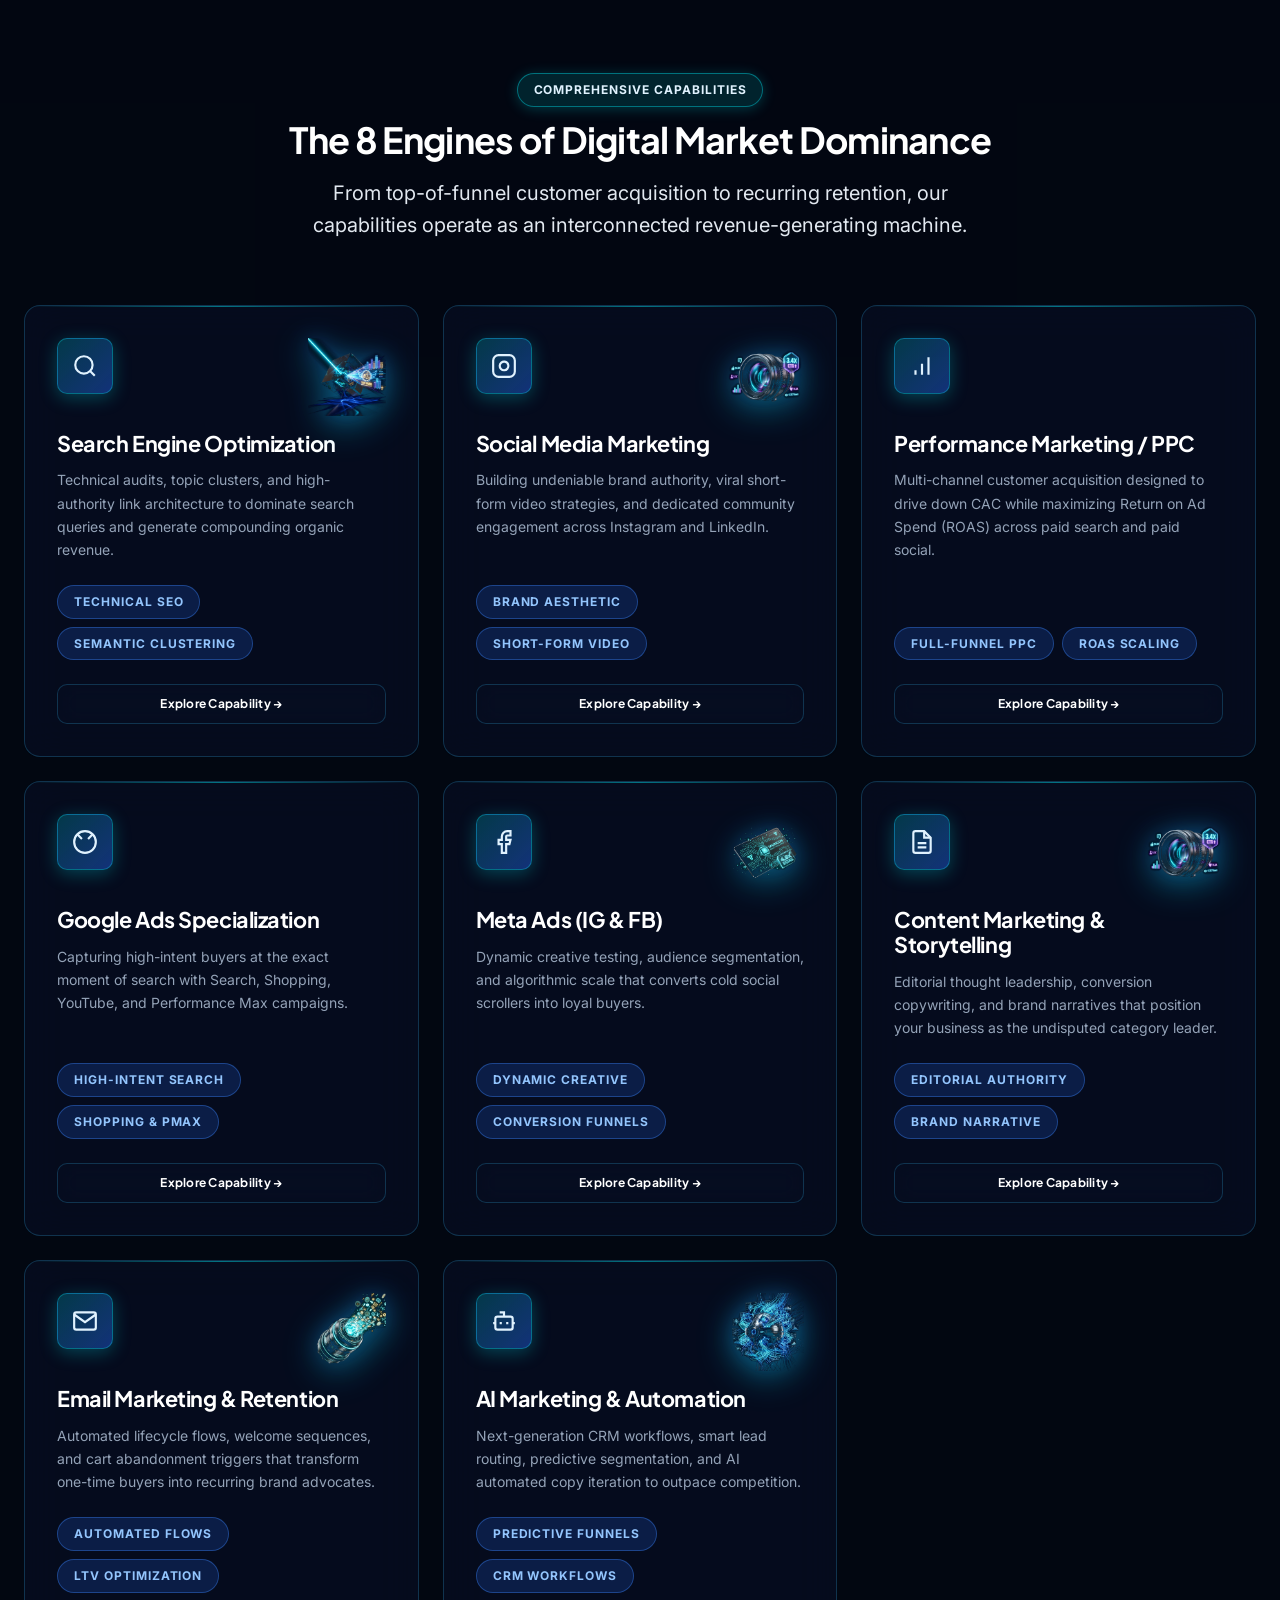
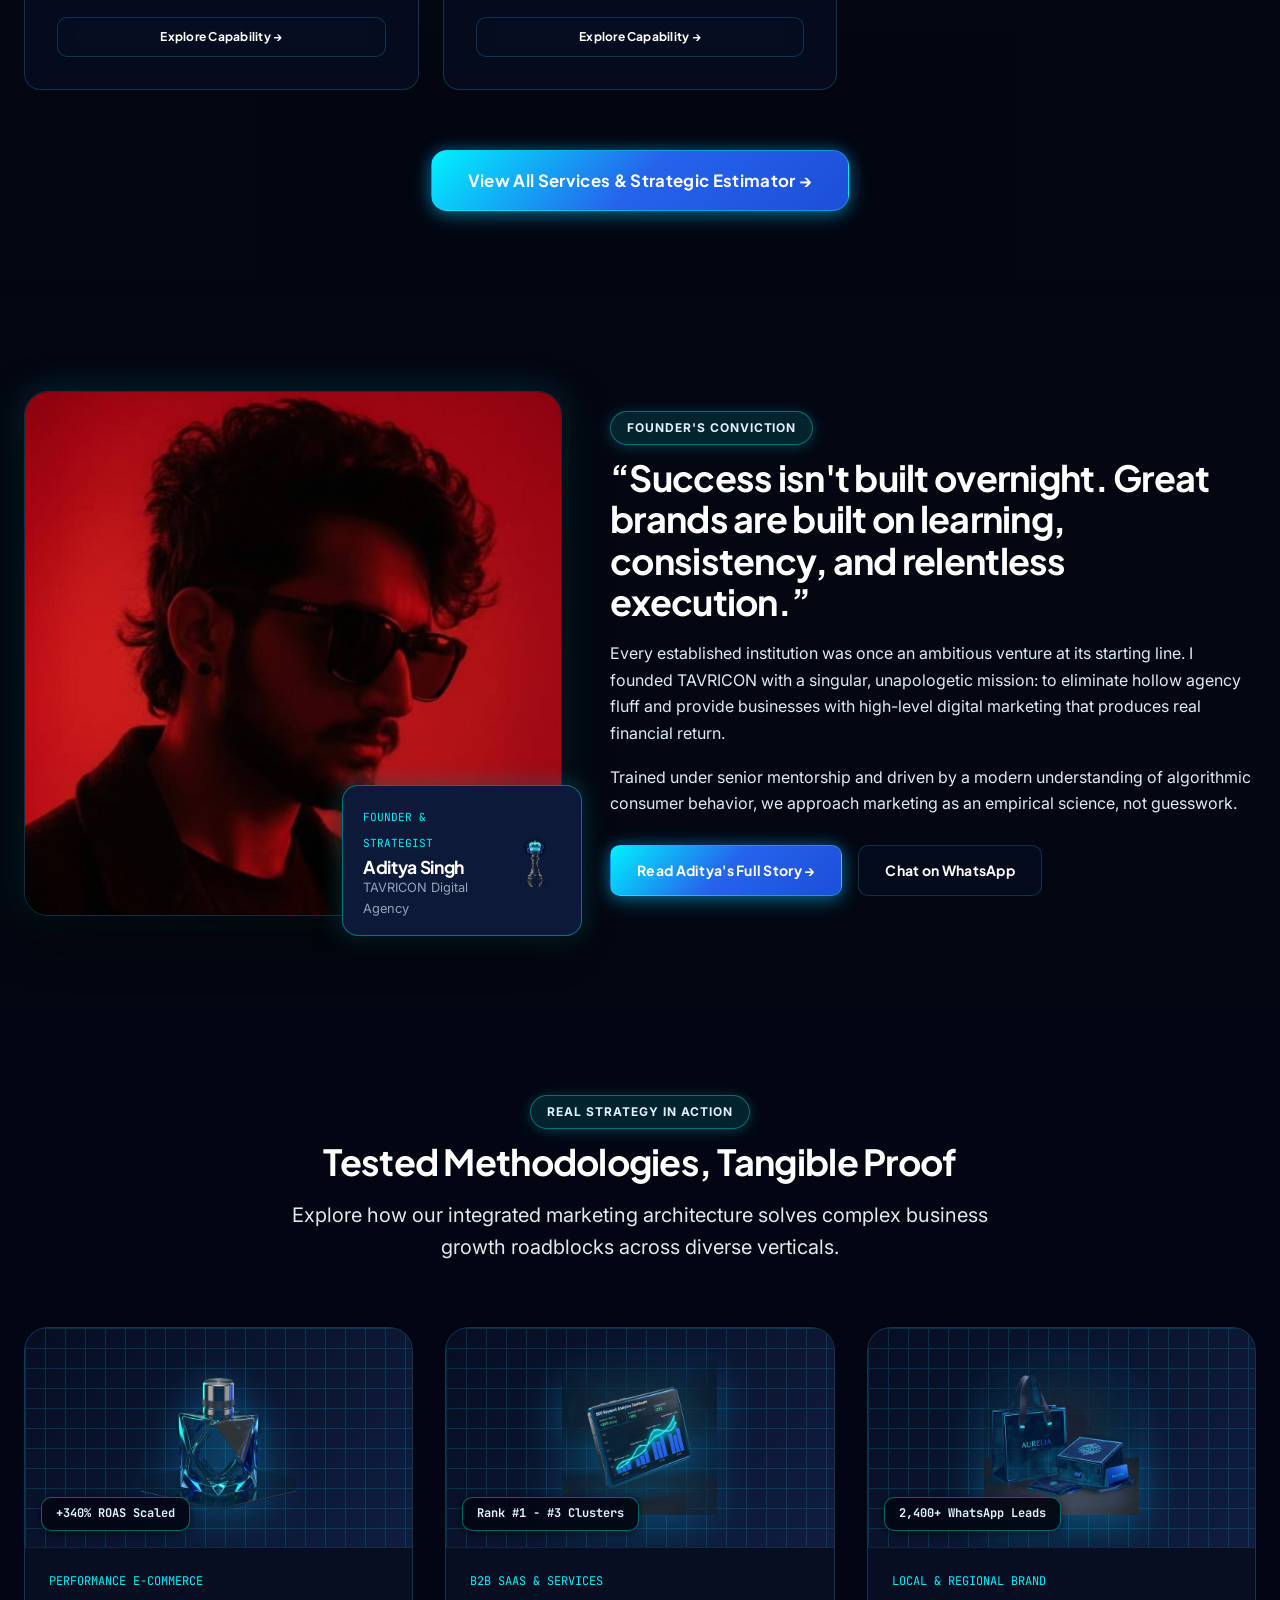
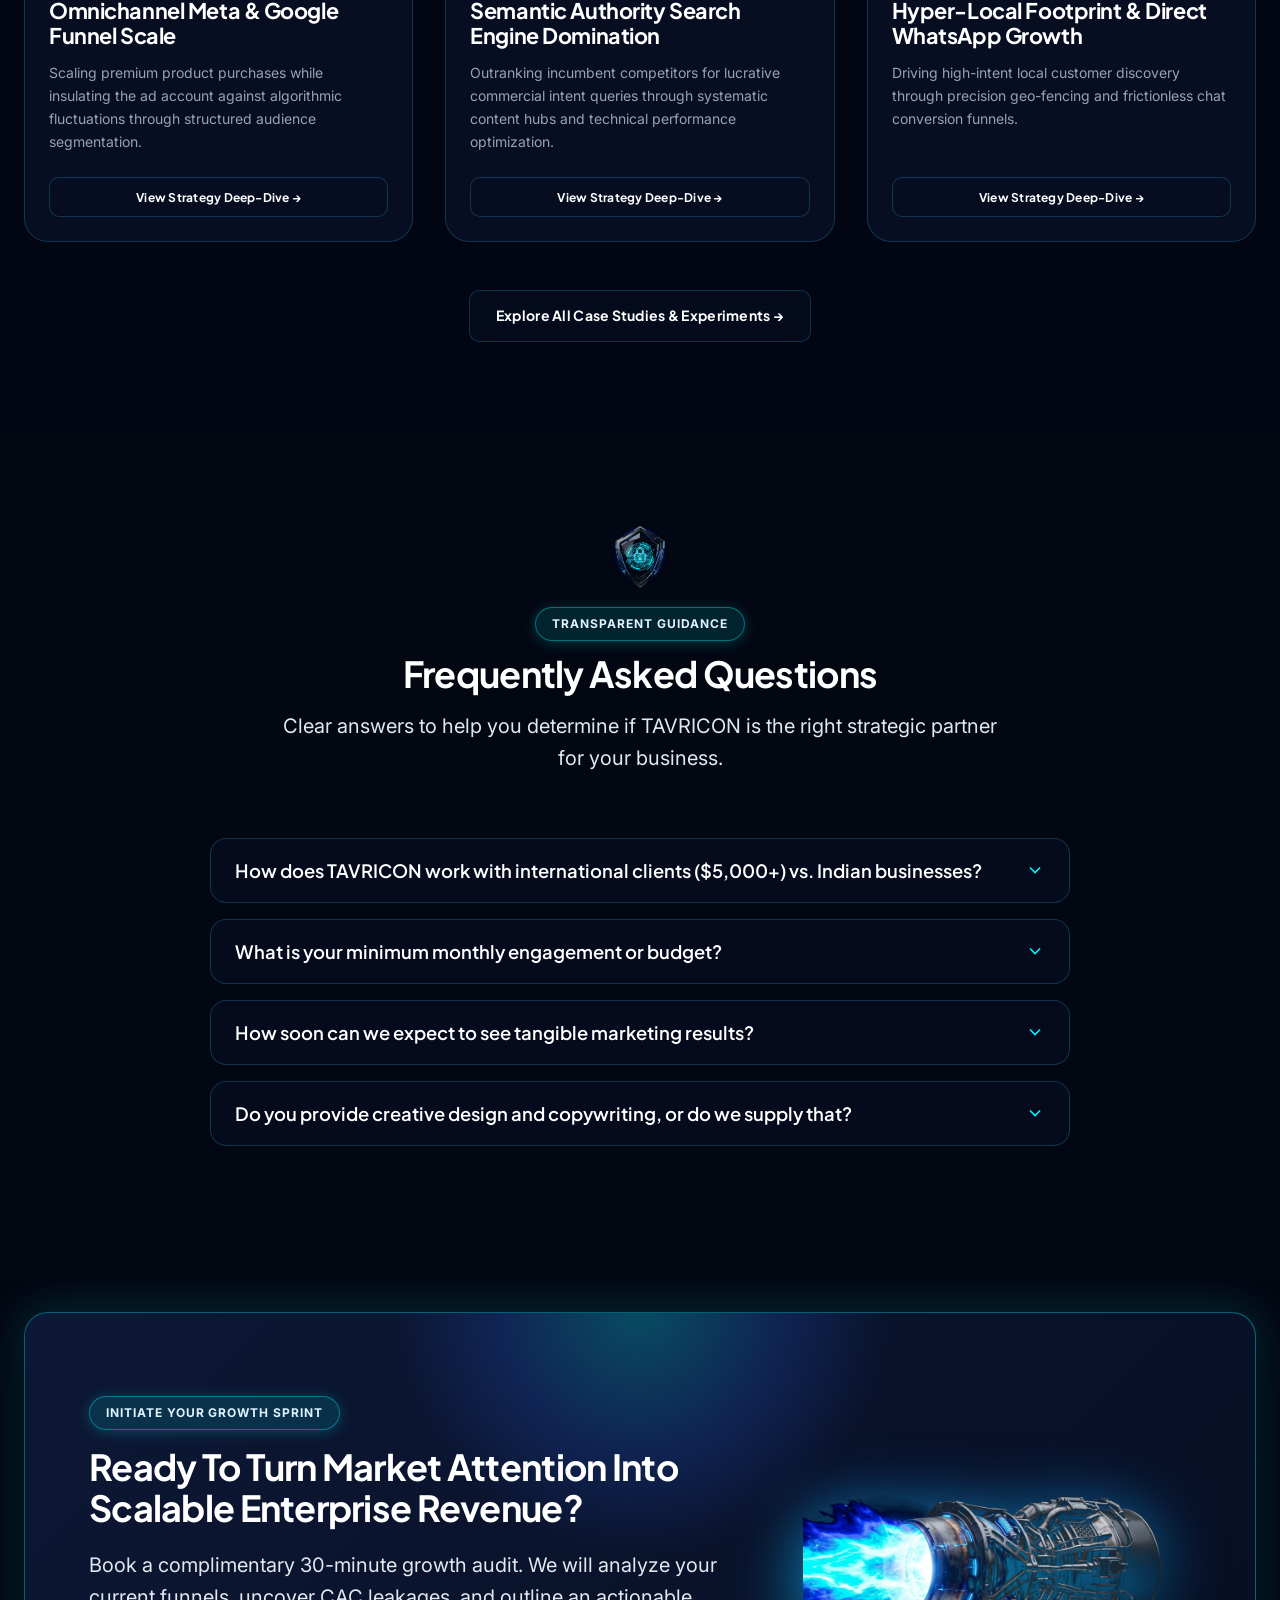
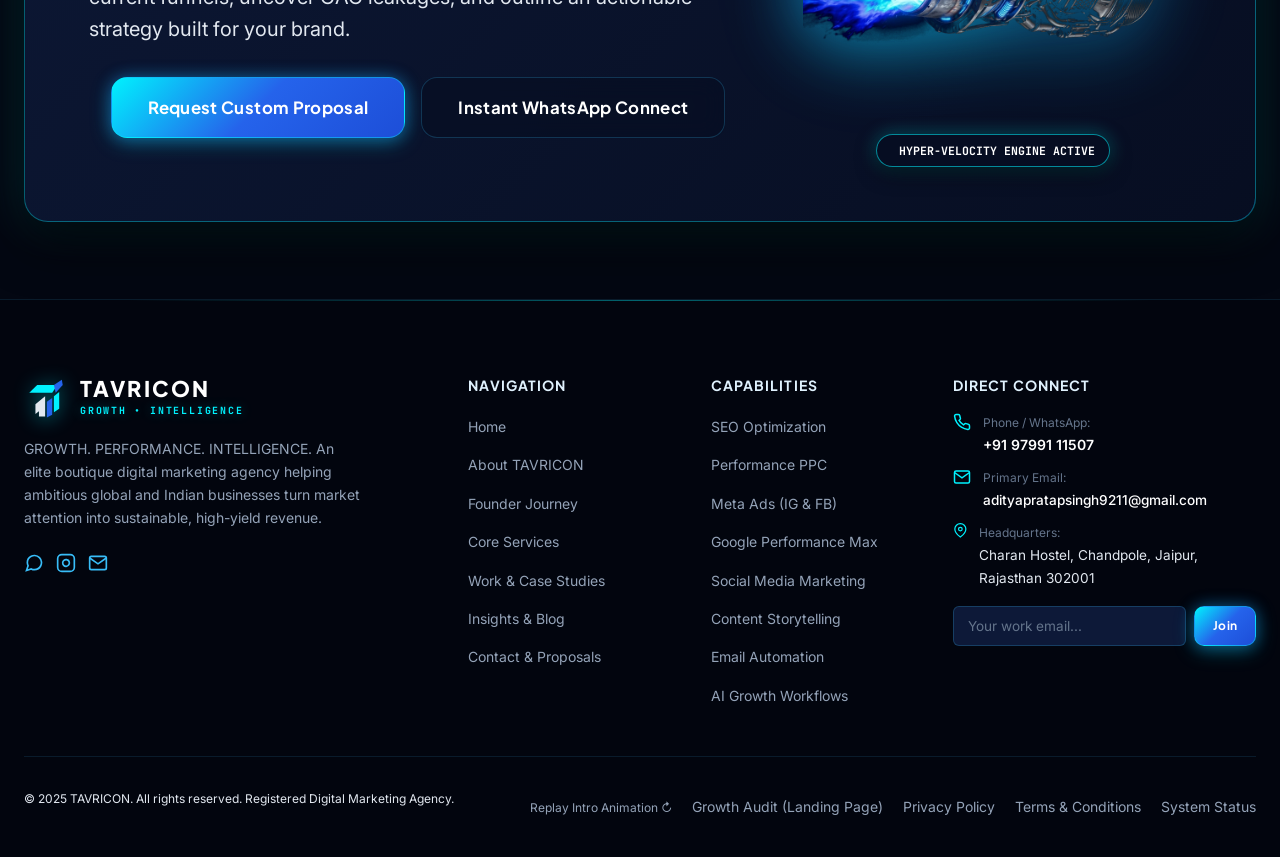
==== commit 1eecbff6: "Install Google Tag Manager (GTM-PP7PPCR2) across all site pages" ====
--- a/index.html
+++ b/index.html
@@ -1,8 +1,16 @@
-<!DOCTYPE html>
+﻿<!DOCTYPE html>
 <html lang="en">
 <head>
   <meta charset="UTF-8">
   <meta name="viewport" content="width=device-width, initial-scale=1.0">
+
+  <!-- Google Tag Manager -->
+  <script>(function(w,d,s,l,i){w[l]=w[l]||[];w[l].push({'gtm.start':
+  new Date().getTime(),event:'gtm.js'});var f=d.getElementsByTagName(s)[0],
+  j=d.createElement(s),dl=l!='dataLayer'?'&l='+l:'';j.async=true;j.src=
+  'https://www.googletagmanager.com/gtm.js?id='+i+dl;f.parentNode.insertBefore(j,f);
+  })(window,document,'script','dataLayer','GTM-PP7PPCR2');</script>
+  <!-- End Google Tag Manager -->
   <title>TAVRICON | Elite Digital Marketing &amp; Growth Agency</title>
   <meta name="description" content="TAVRICON is an elite digital marketing &amp; growth agency scaling global brands with Meta Ads, Google Ads, technical SEO infrastructure, and AI marketing.">
   <meta name="keywords" content="digital marketing agency, performance marketing, Meta ads, Google ads agency, SEO agency, growth marketing, B2B marketing, Jaipur marketing agency, ecommerce growth">
@@ -167,6 +175,10 @@
   <!-- End Meta Pixel Code -->
 </head>
 <body>
+  <!-- Google Tag Manager (noscript) -->
+  <noscript><iframe src="https://www.googletagmanager.com/ns.html?id=GTM-PP7PPCR2"
+  height="0" width="0" style="display:none;visibility:hidden"></iframe></noscript>
+  <!-- End Google Tag Manager (noscript) -->
 
   <!-- ========================================================================
        SIGNATURE OPENING BRAND REVEAL SEQUENCE (2.5s Cinematic Introduction)
